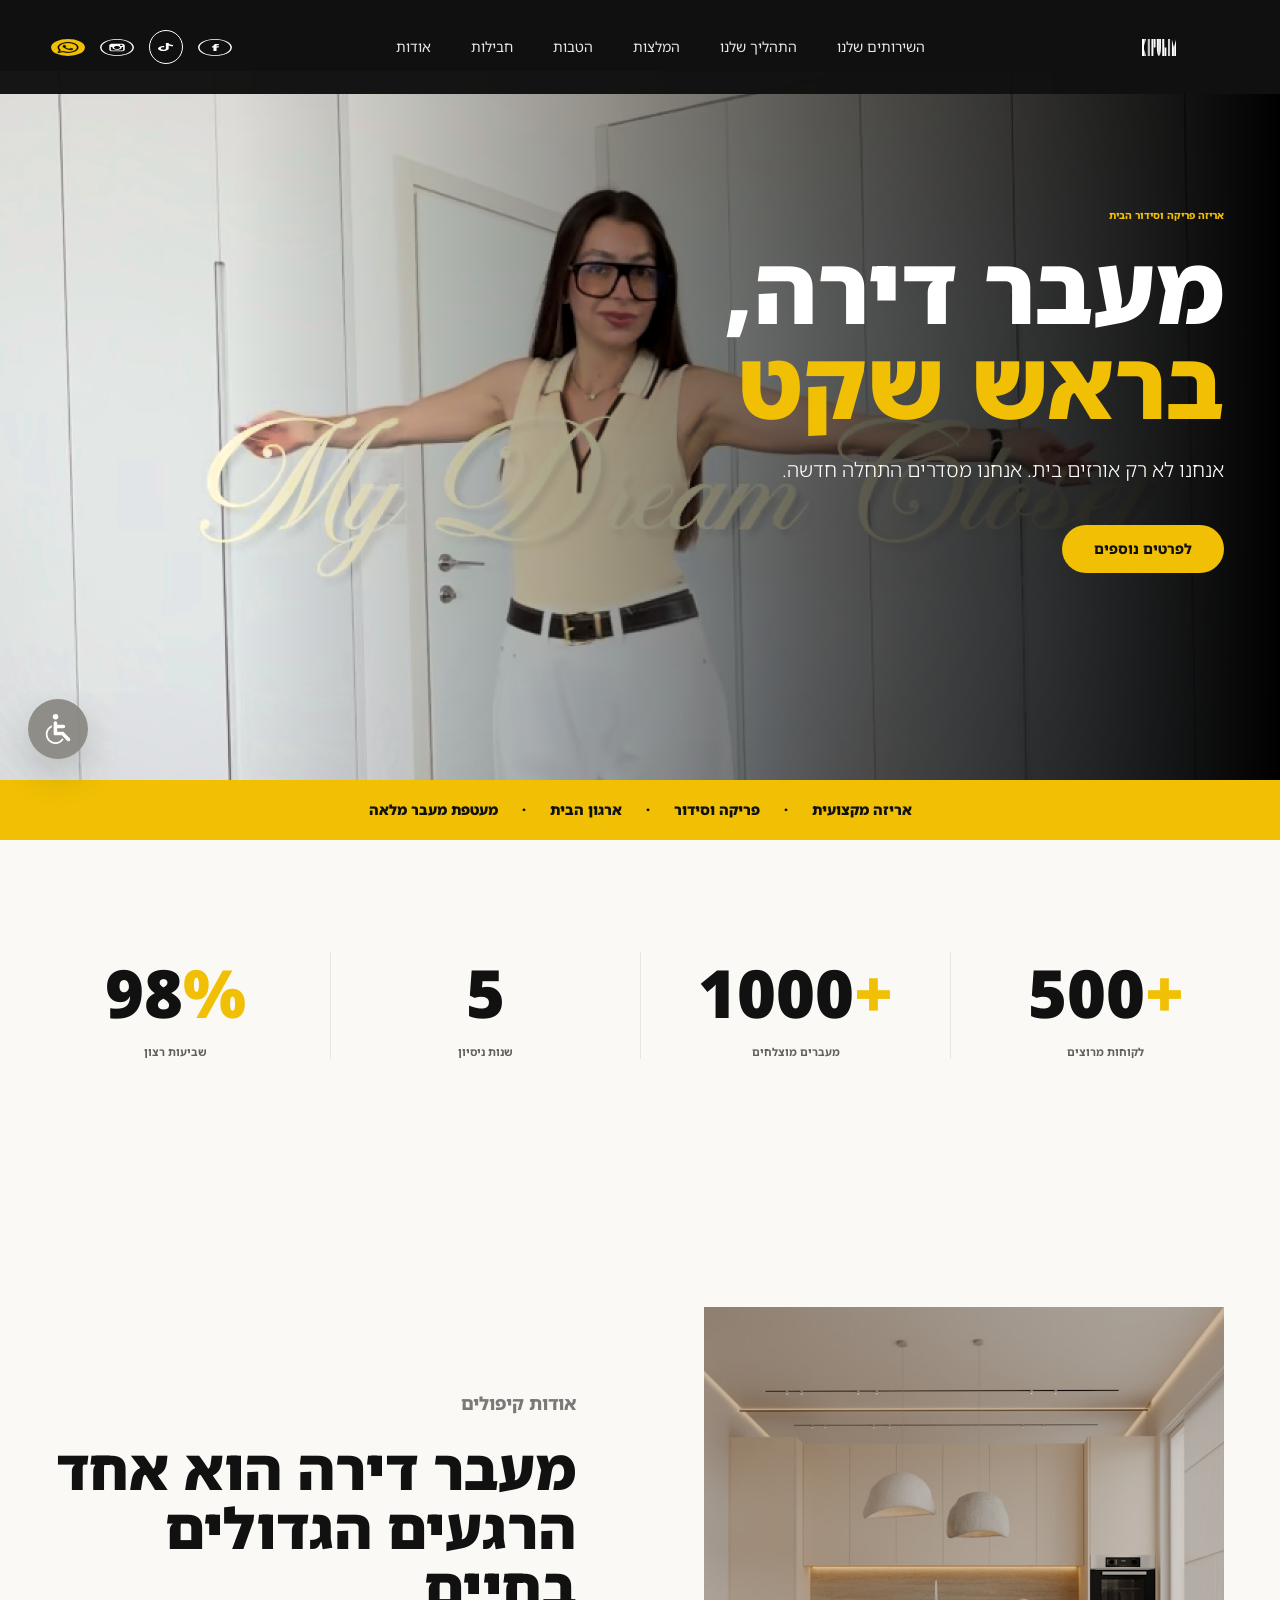
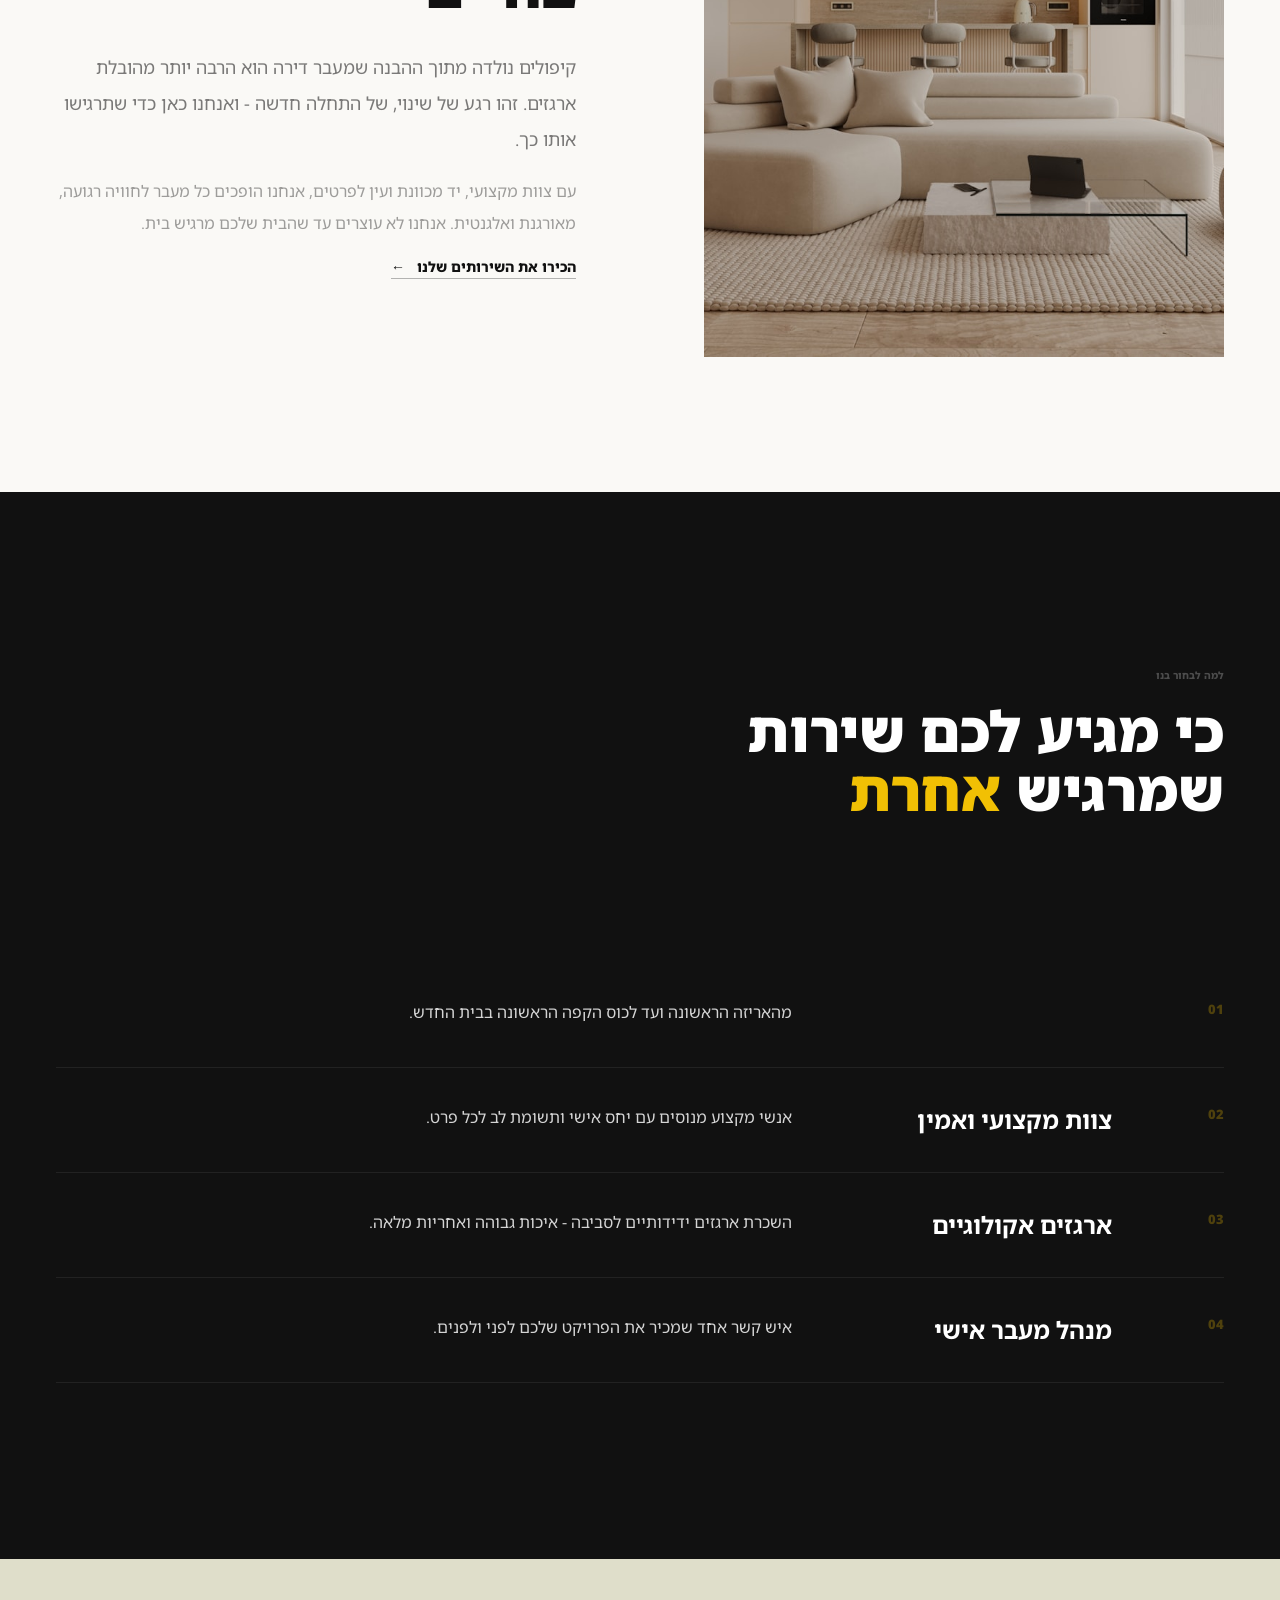
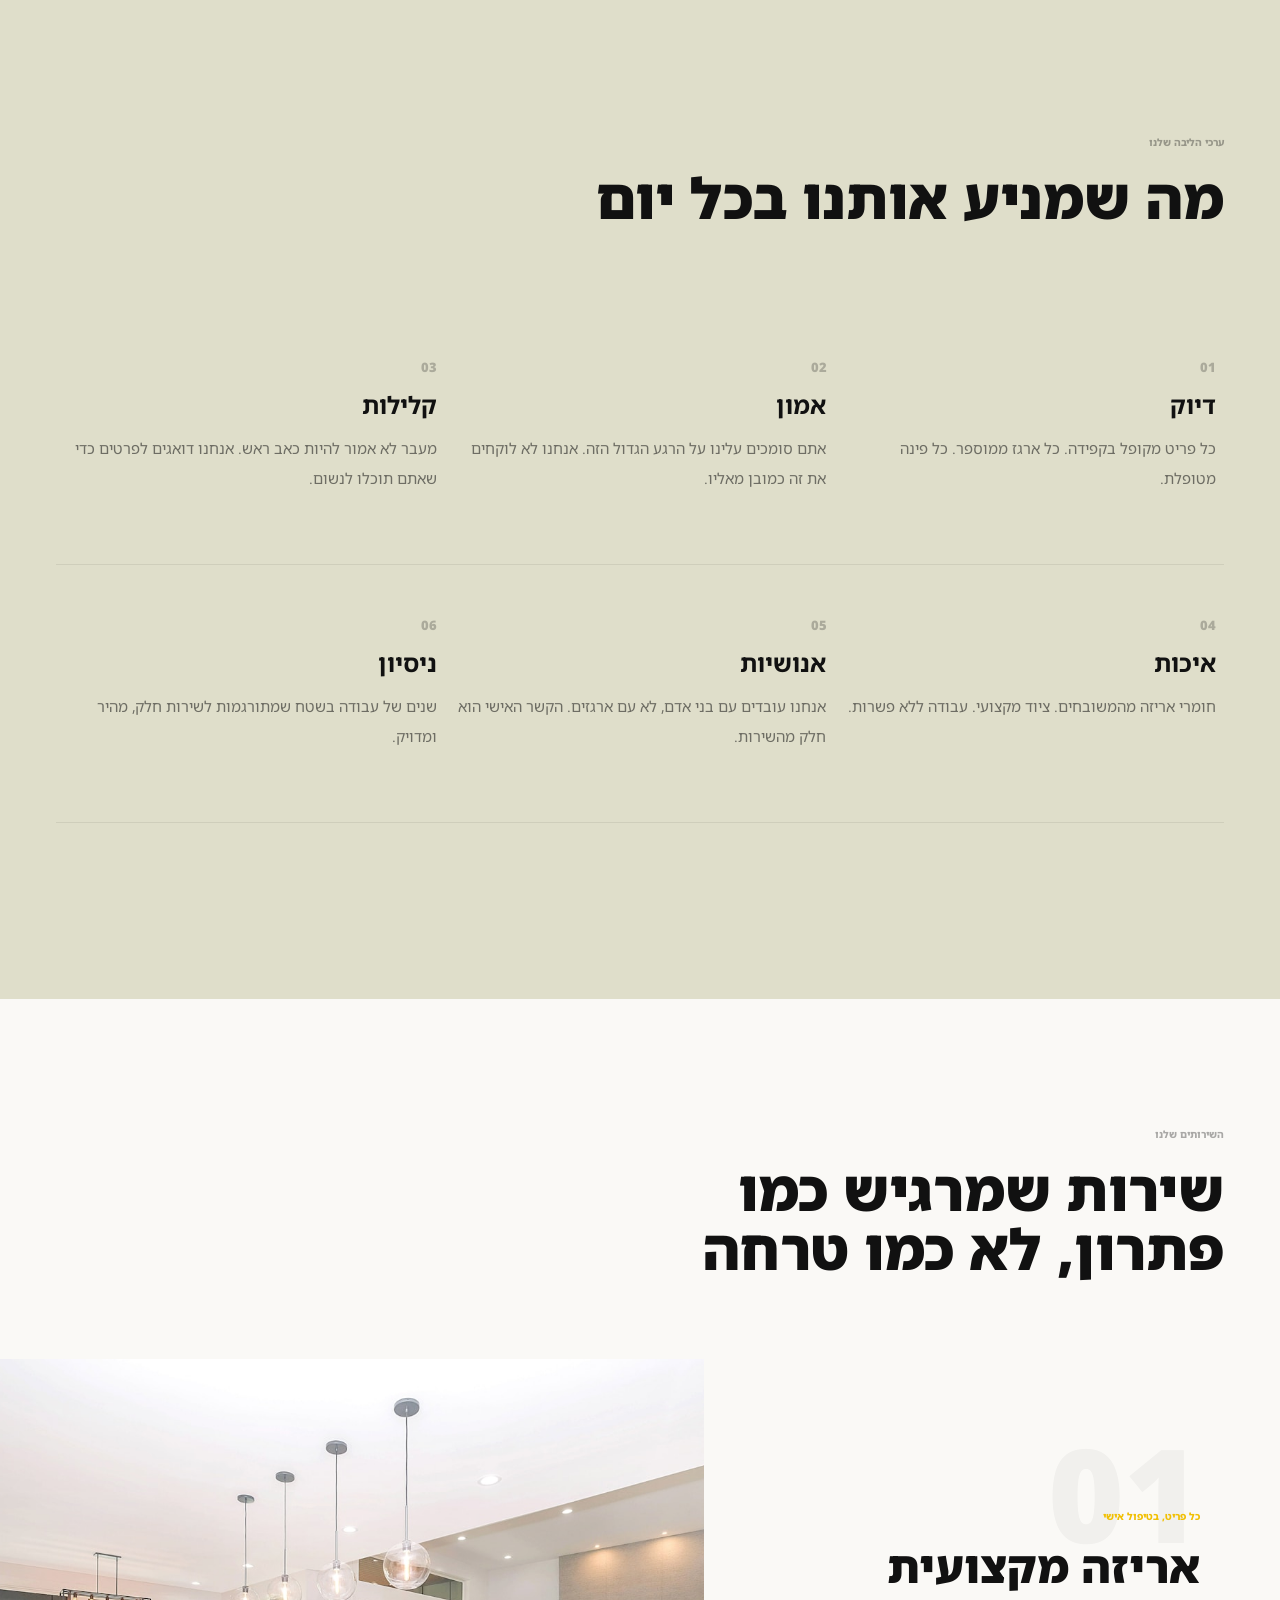
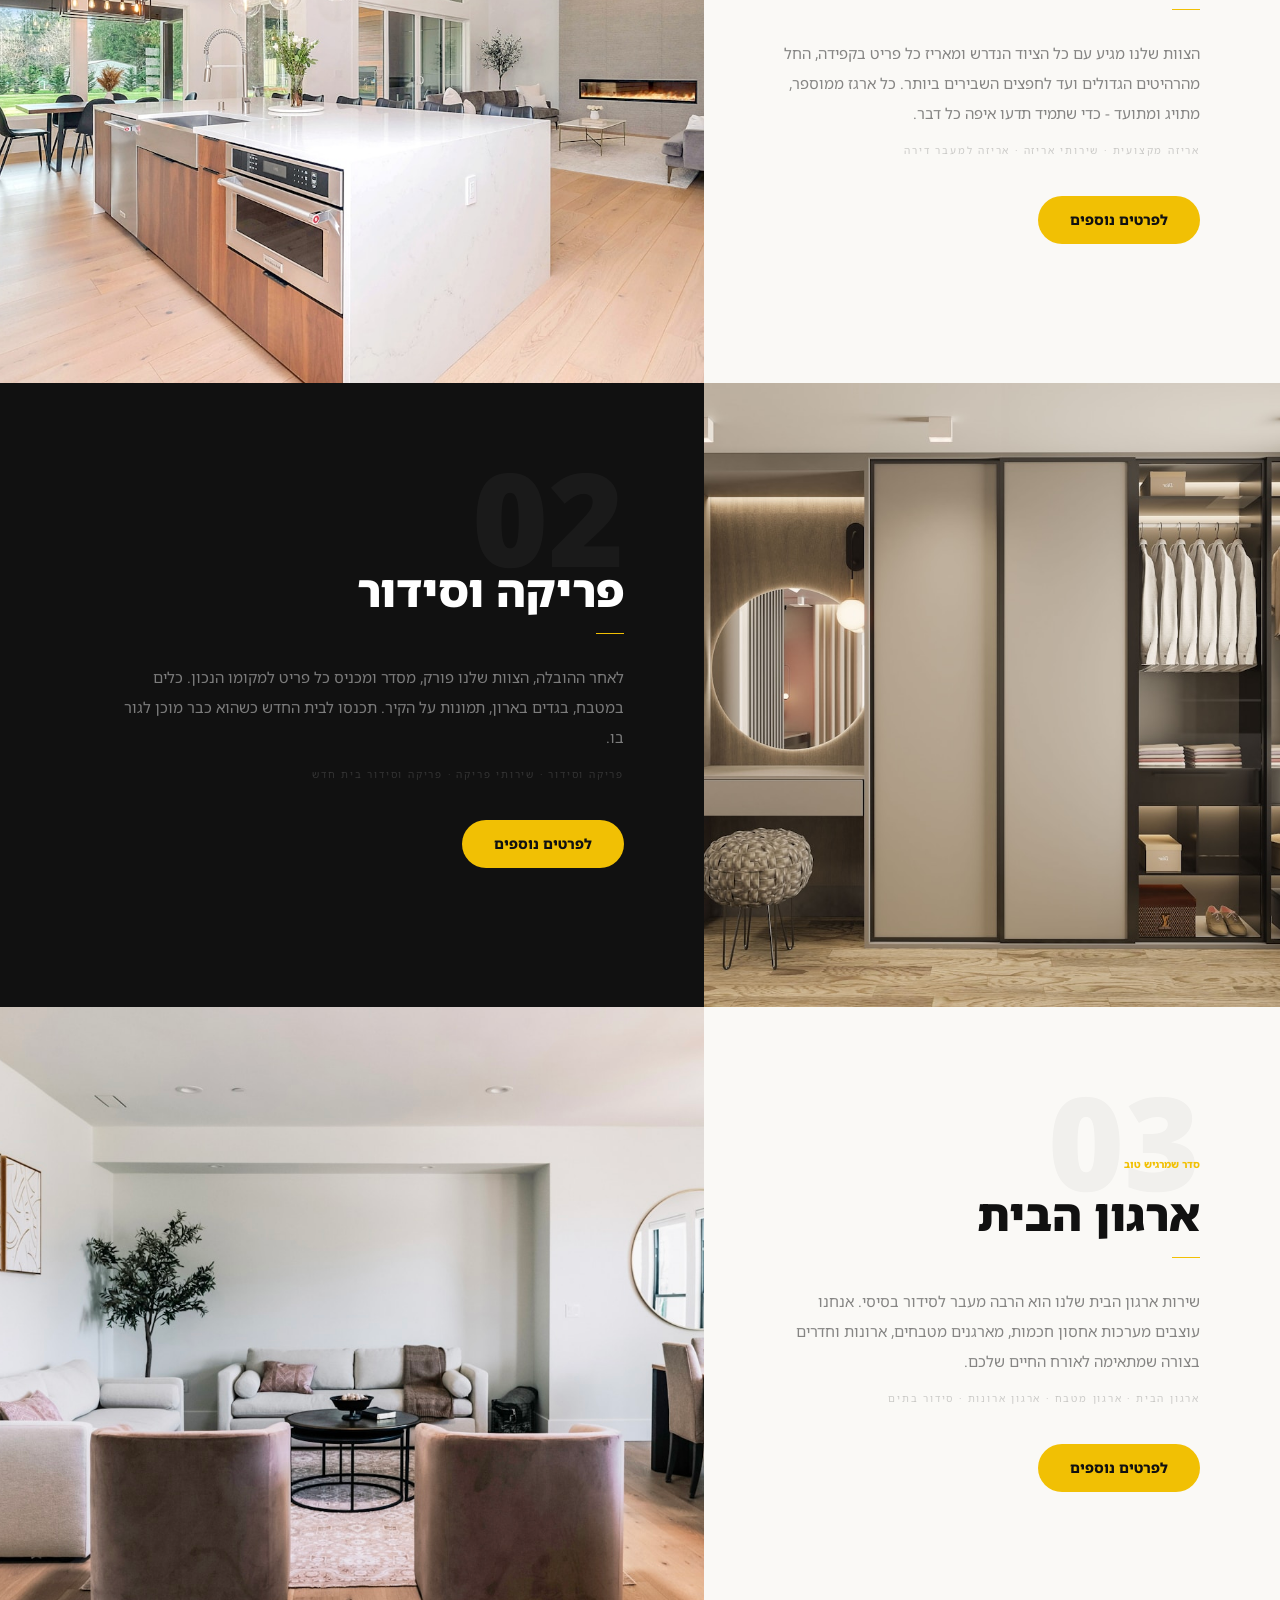
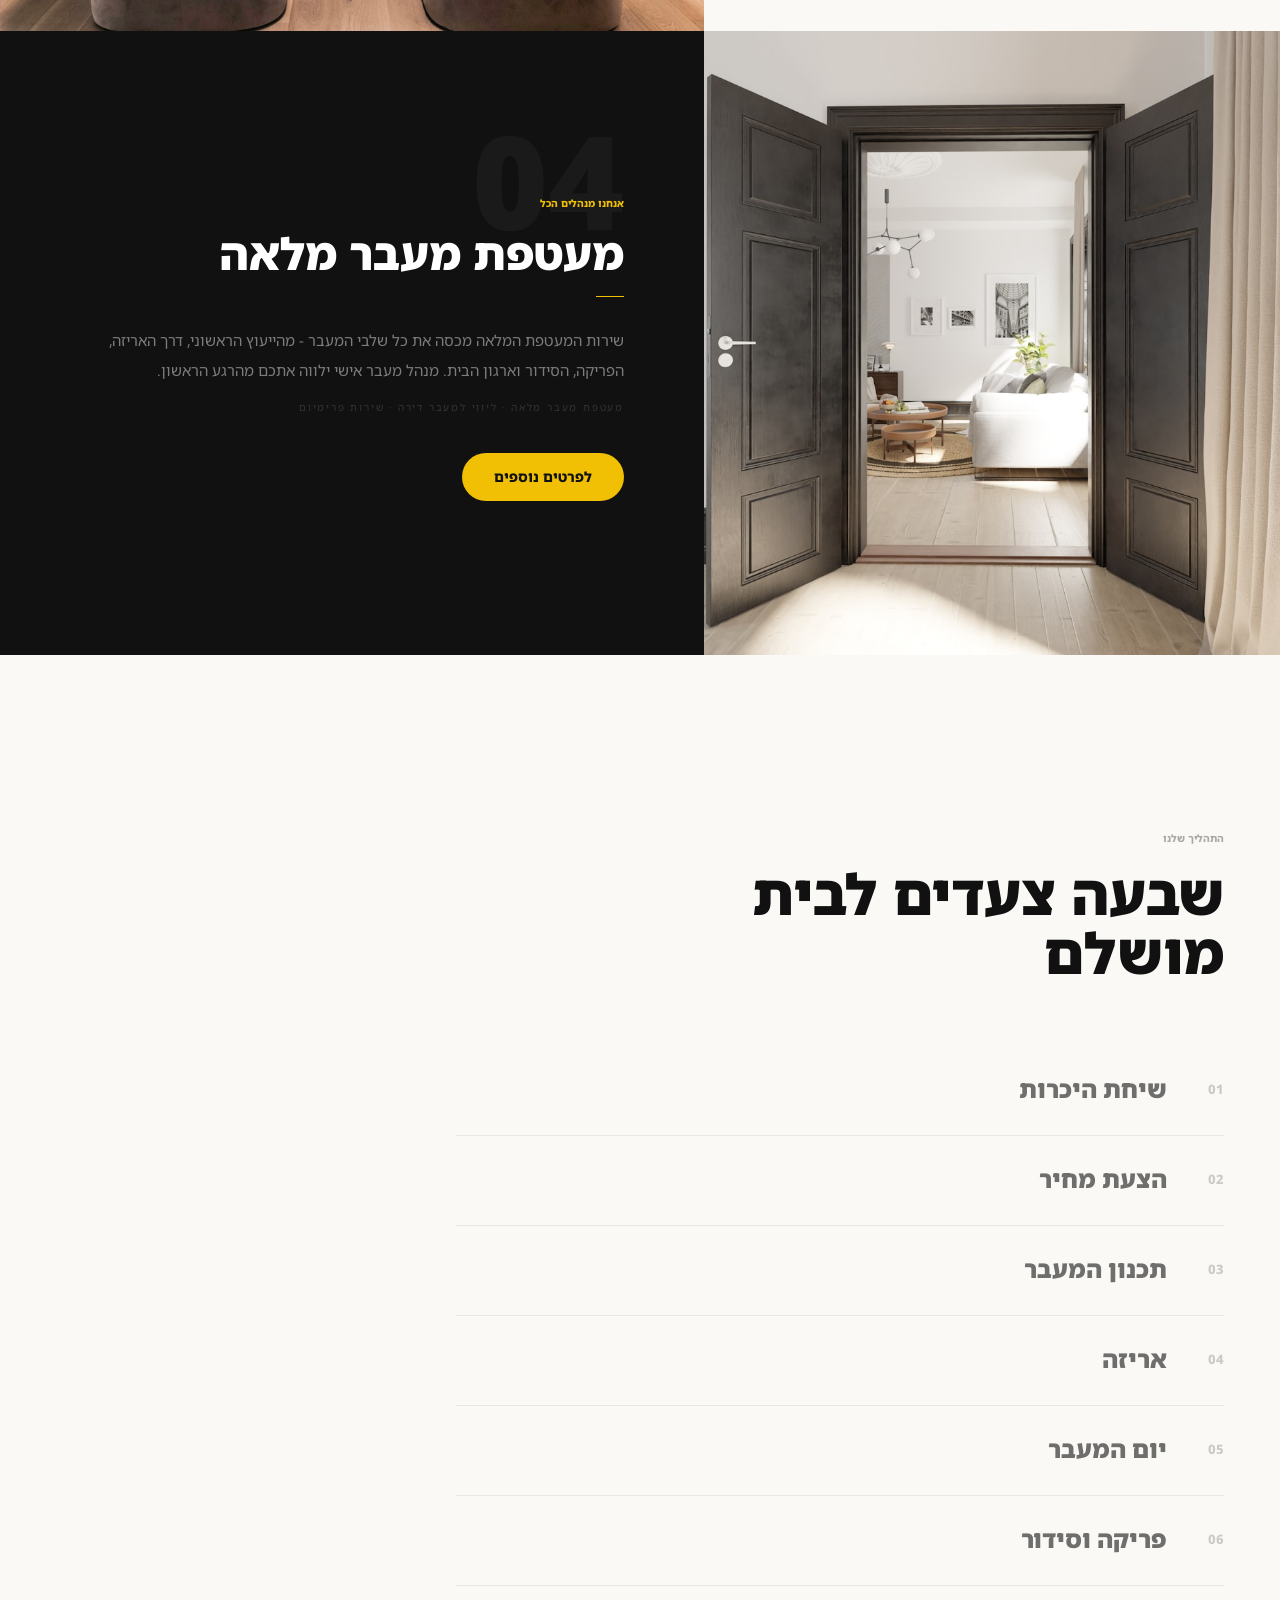
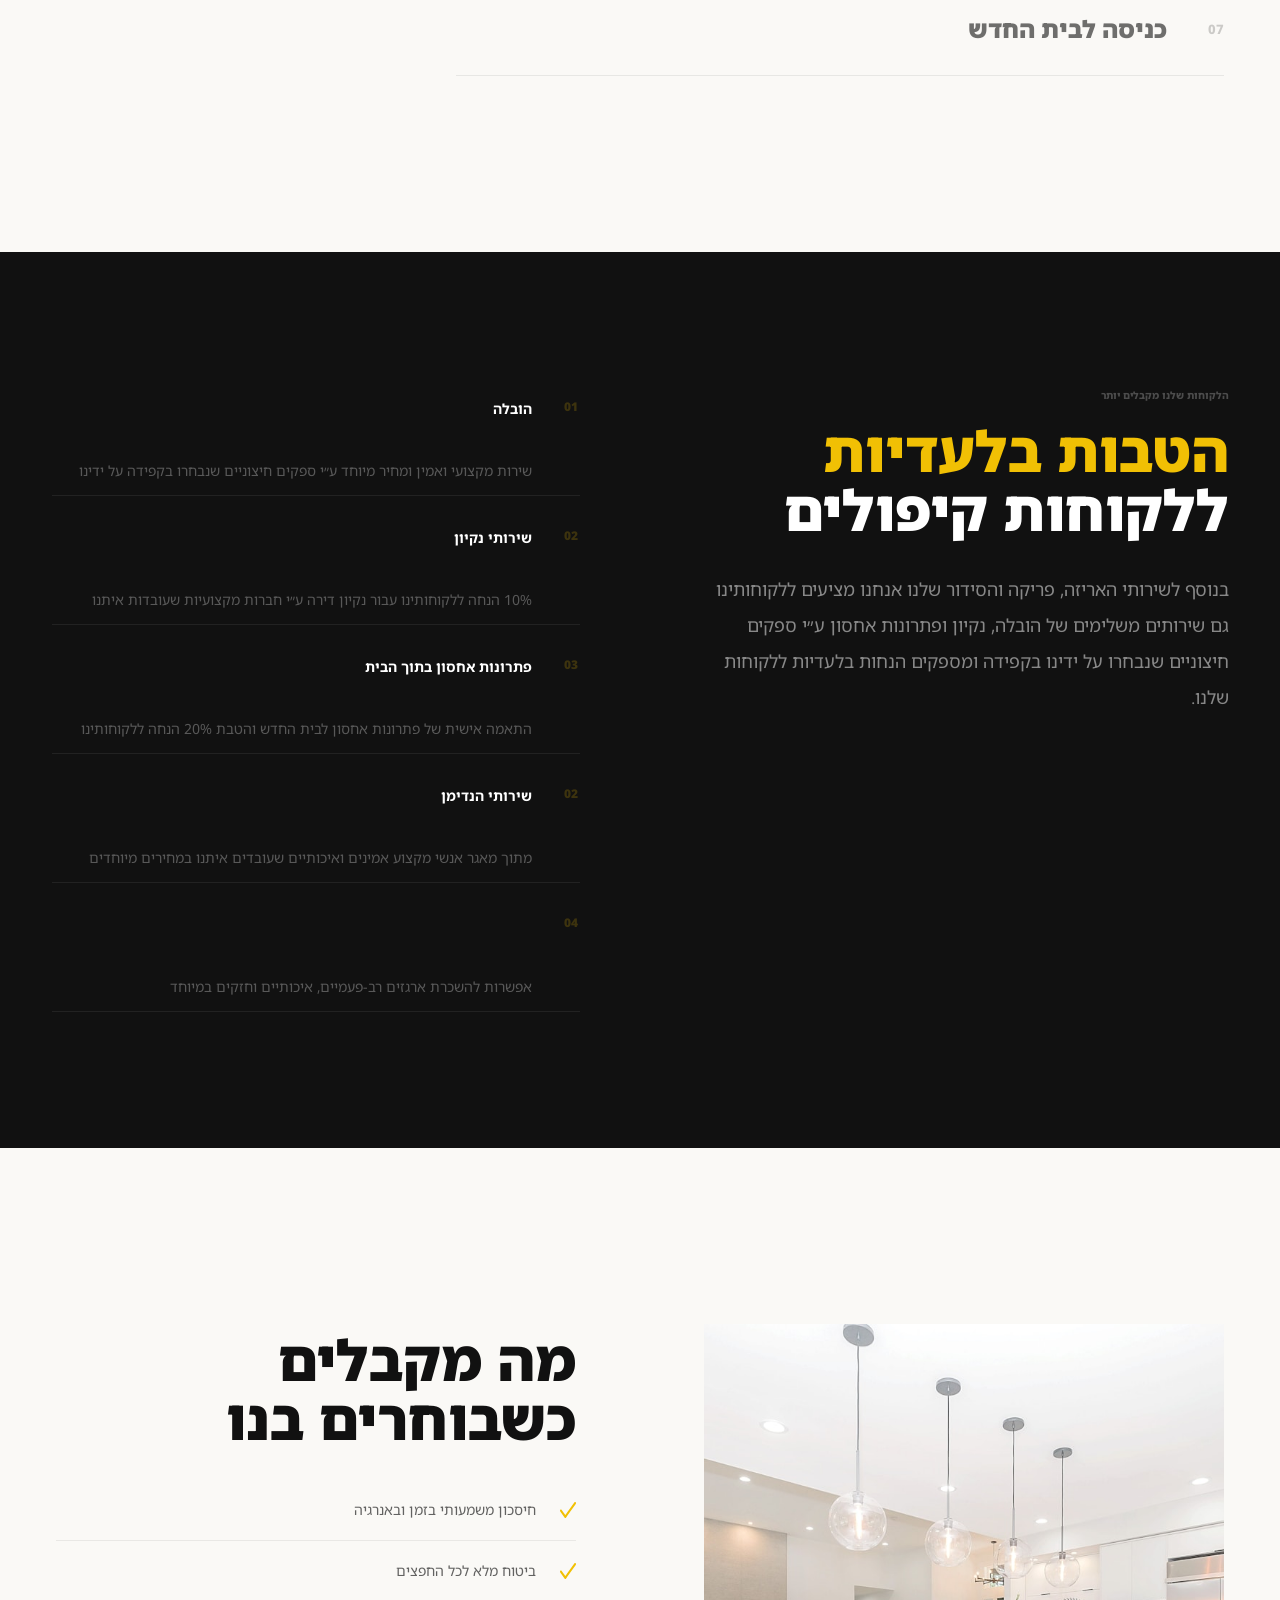
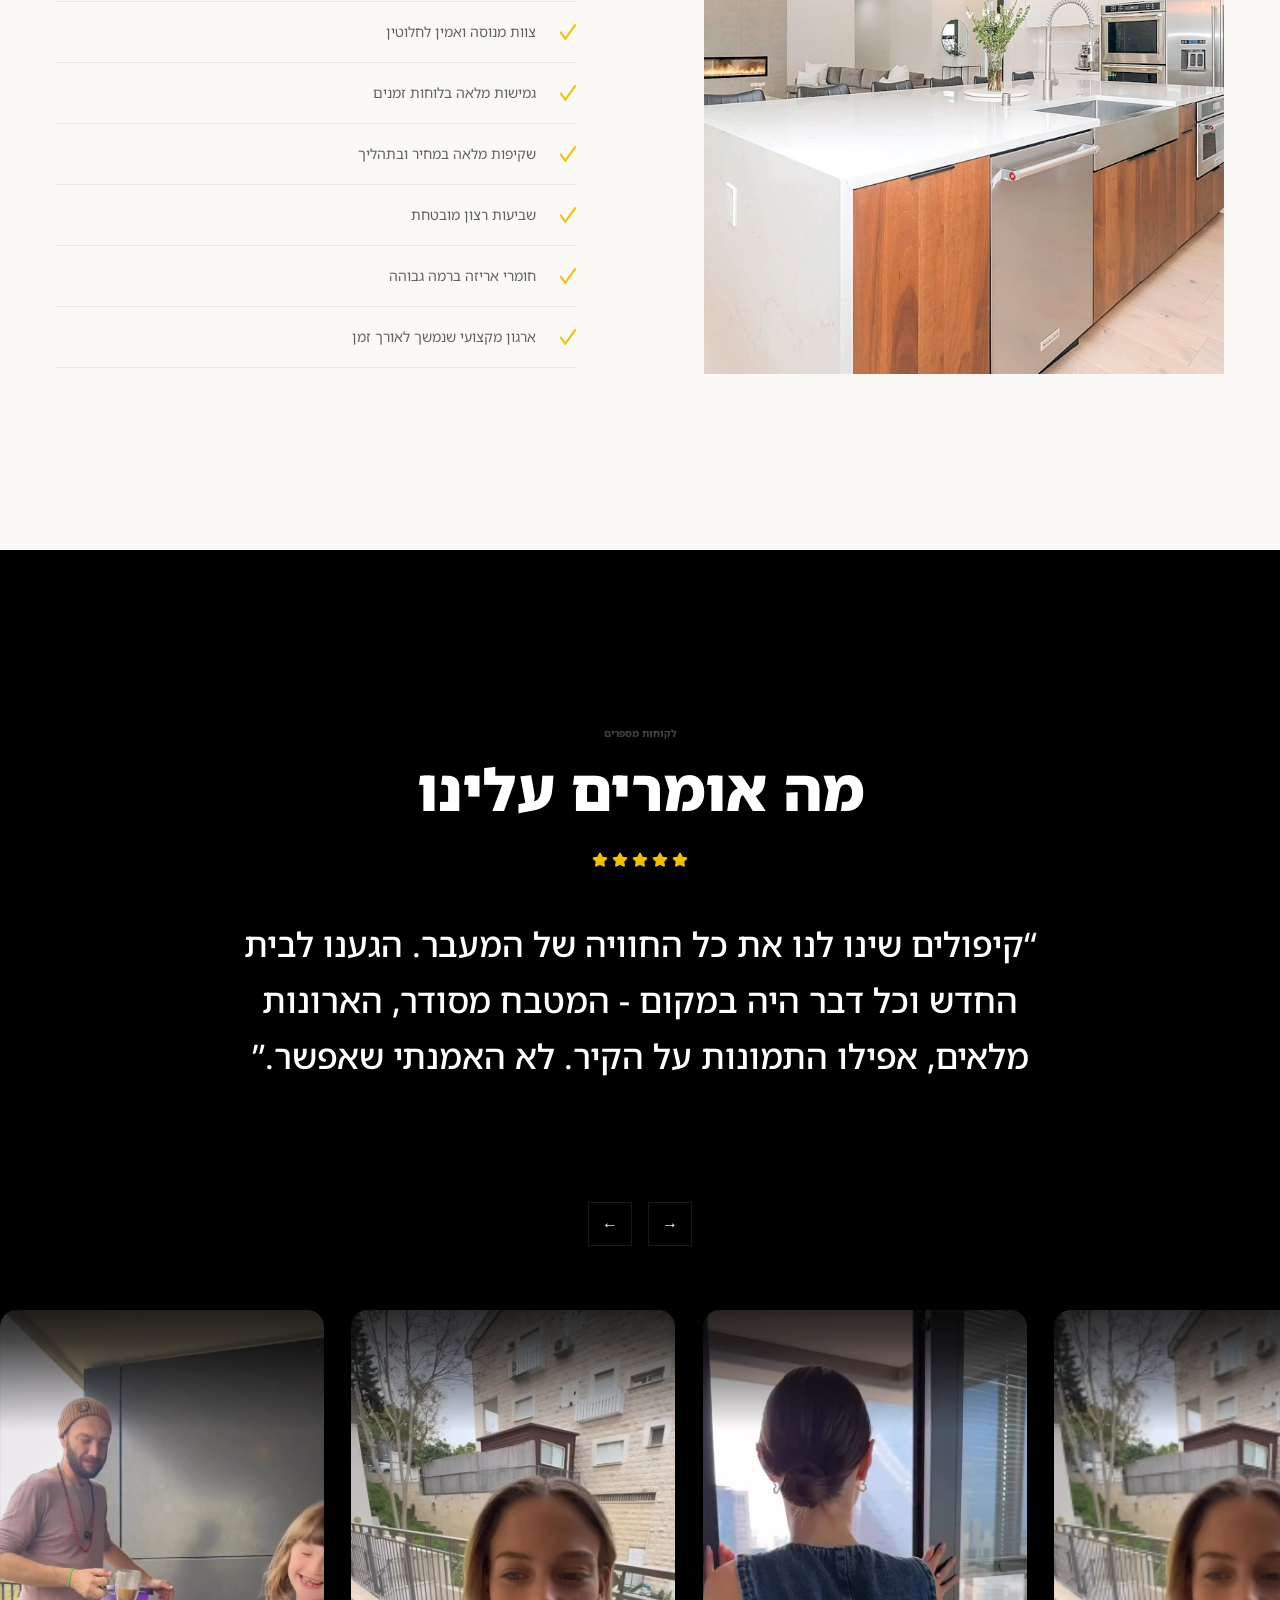
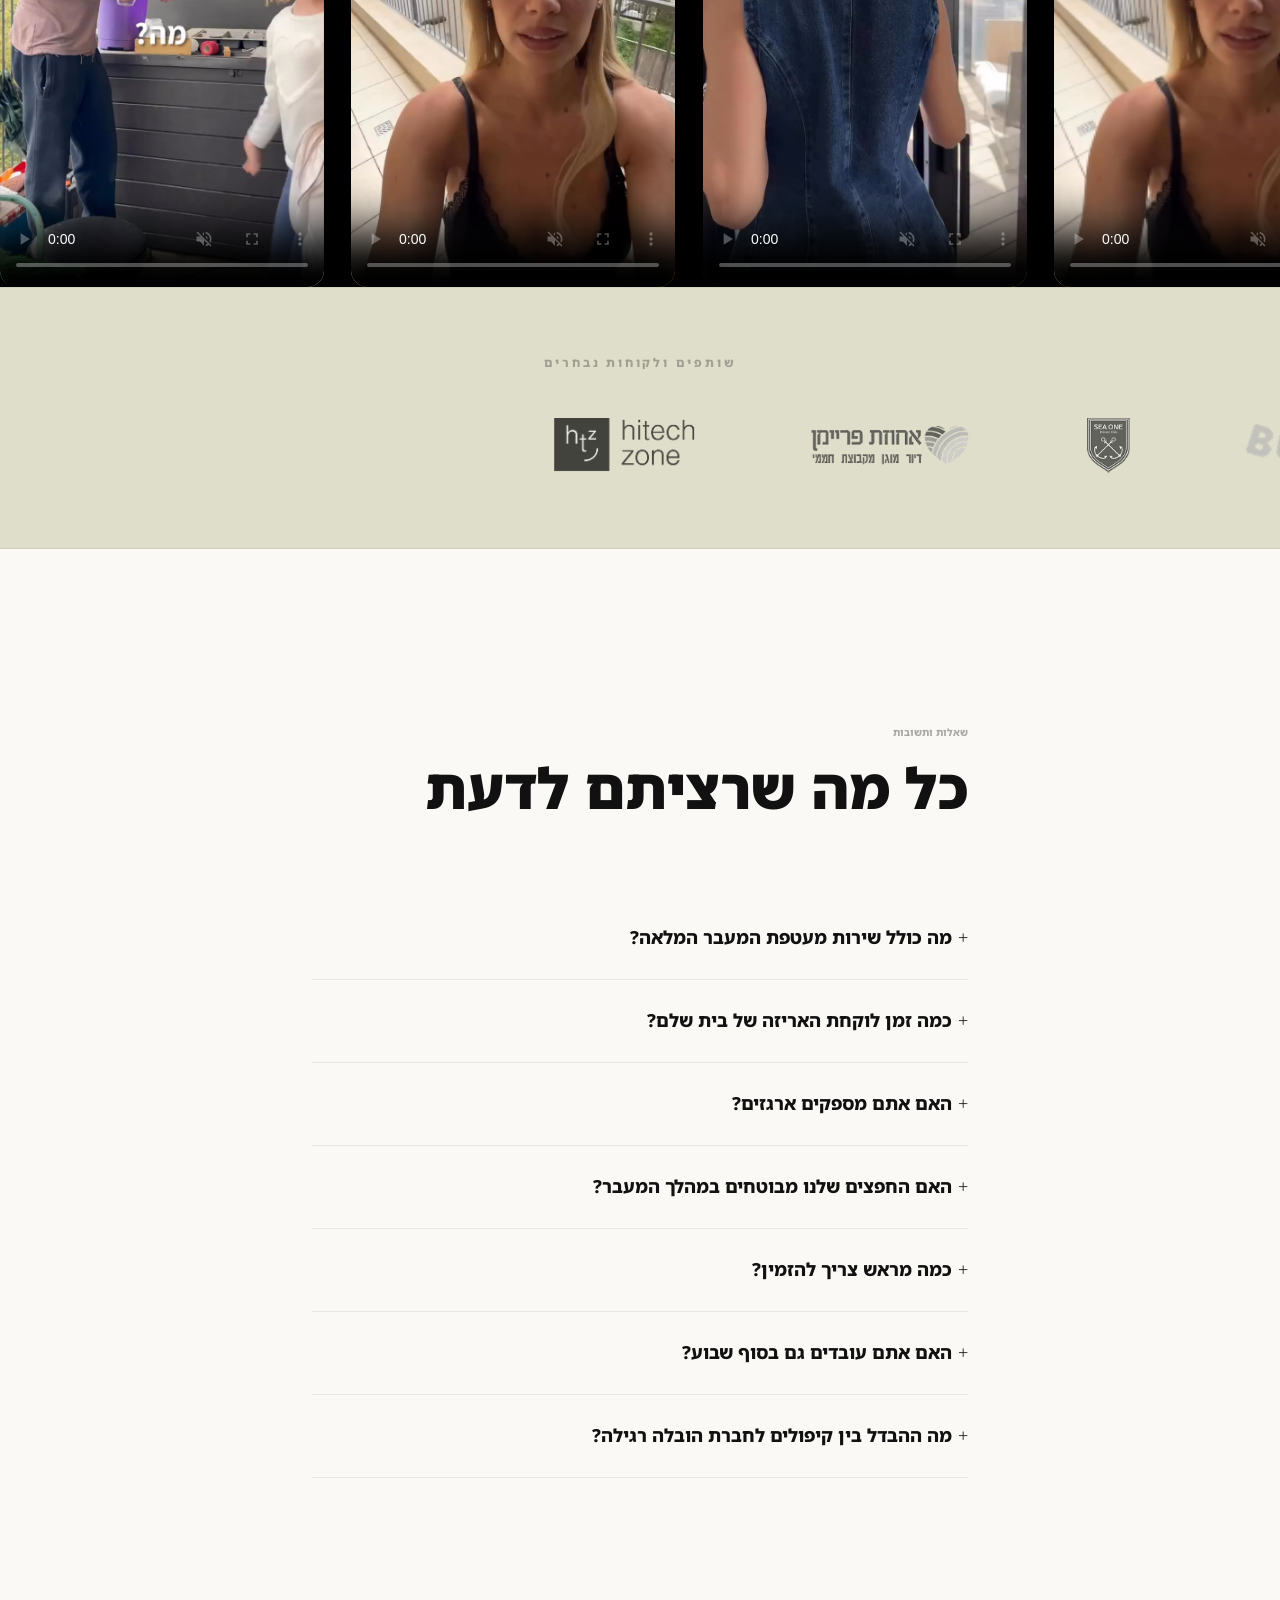
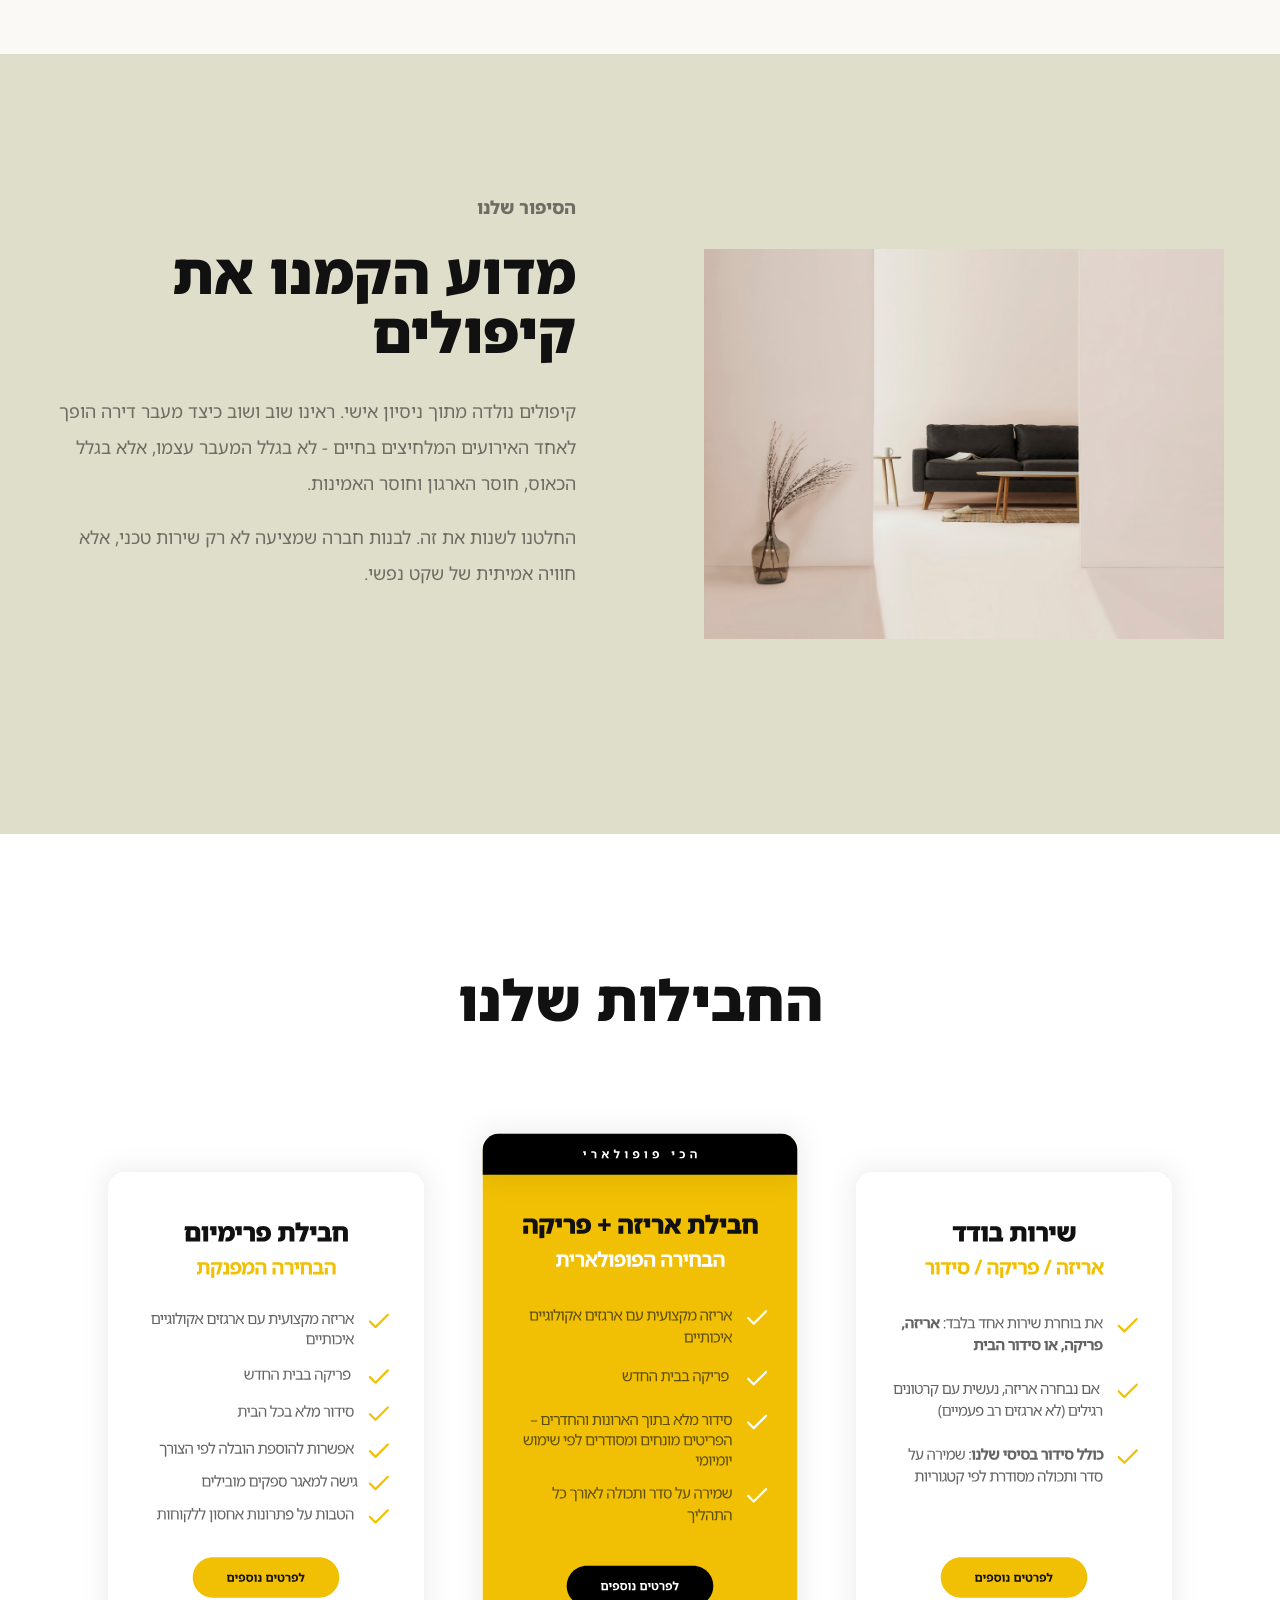
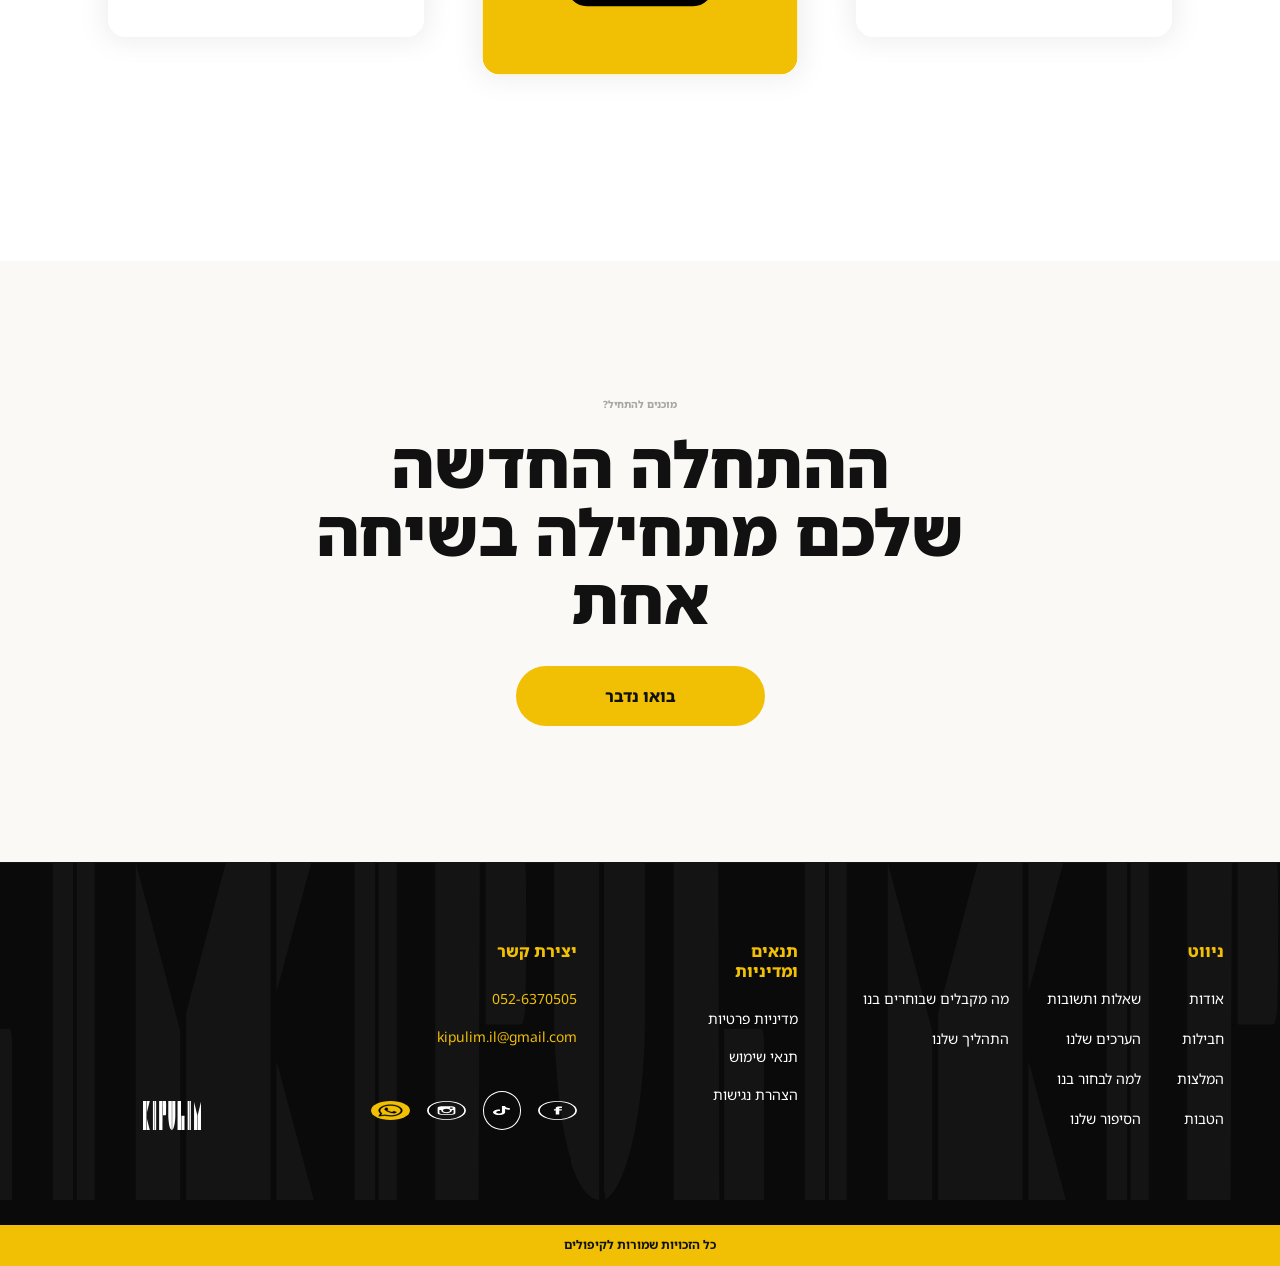
==== index.html @ cd7f5643 "Refine mobile sections and menu" ====
<!doctype html>
<html lang="he" dir="rtl">
  <head>
    <meta charset="UTF-8" />
    <meta name="viewport" content="width=device-width, initial-scale=1.0" />
    <title>קיפולים | מעבר דירה בראש שקט</title>
    <meta
      name="description"
      content="קיפולים - אריזה, פריקה וסידור הבית. מעבר דירה בראש שקט."
    />
    <link rel="preconnect" href="https://fonts.googleapis.com" />
    <link rel="preconnect" href="https://fonts.gstatic.com" crossorigin />
    <link
      href="https://fonts.googleapis.com/css2?family=Noto+Sans+Hebrew:wght@300;400;500;700;800;900&display=swap"
      rel="stylesheet"
    />
    <link rel="stylesheet" href="styles.css" />
  </head>
  <body>
    <a class="skip-link" href="#main-content">דלגי לתוכן המרכזי</a>
    <header class="site-header" data-header>
      <div class="header-inner">
        <a class="brand" href="#main-content" aria-label="קיפולים - מעבר לתחילת האתר">
          <img src="assets/logo.svg" alt="קיפולים" />
        </a>

        <nav class="main-nav" aria-label="ניווט ראשי">
          <a href="#services">השירותים שלנו</a>
          <a href="#process">התהליך שלנו</a>
          <a href="#testimonials">המלצות</a>
          <a href="#benefits">הטבות</a>
          <a href="#packages">חבילות</a>
          <a href="#about">אודות</a>
        </nav>

        <div class="social-links" aria-label="רשתות חברתיות">
          <a class="social" href="https://wa.me/972526370505" aria-label="וואטסאפ">
            <img src="assets/social-whatsapp.svg" alt="" />
          </a>
          <a class="social" href="https://www.instagram.com/kipulim_/" target="_blank" rel="noopener noreferrer" aria-label="אינסטגרם">
            <img src="assets/social-instagram.svg" alt="" />
          </a>
          <a class="social tiktok" href="https://www.tiktok.com/@kipulimil" target="_blank" rel="noopener noreferrer" aria-label="טיקטוק">
            <img src="assets/social-tiktok.svg" alt="" />
          </a>
          <a class="social" href="https://www.facebook.com/Kipulim.co.il" target="_blank" rel="noopener noreferrer" aria-label="פייסבוק">
            <img src="assets/social-facebook.svg" alt="" />
          </a>
        </div>

        <button class="menu-toggle" type="button" aria-expanded="false" aria-label="פתיחת תפריט" data-menu-toggle>
          <span></span>
          <span></span>
        </button>
      </div>
    </header>

    <main id="main-content" tabindex="-1">
      <section class="hero">
        <video class="hero-media" autoplay muted loop playsinline preload="auto" poster="assets/hero-poster.png" aria-hidden="true">
          <source src="assets/hero-video.mp4" type="video/mp4" />
        </video>
        <div class="hero-overlay"></div>
        <div class="hero-content">
          <p class="micro yellow">אריזה פריקה וסידור הבית</p>
          <h1>מעבר דירה,<br /><span>בראש שקט</span></h1>
          <p class="hero-subtitle">אנחנו לא רק אורזים בית. אנחנו מסדרים התחלה חדשה.</p>
          <a class="button primary" href="https://wa.me/972526370505">לפרטים נוספים</a>
        </div>
      </section>

      <section class="service-strip" aria-label="תחומי שירות">
        <span data-mobile-label="אריזה">אריזה מקצועית</span>
        <span data-mobile-label="פריקה">פריקה וסידור</span>
        <span data-mobile-label="ארגון">ארגון הבית</span>
        <span data-mobile-label="מעטפת מלאה">מעטפת מעבר מלאה</span>
      </section>

      <section class="stats" aria-label="מספרים">
        <div><strong data-count="500" data-suffix="+">0<span>+</span></strong><small>לקוחות מרוצים</small></div>
        <div><strong data-count="1000" data-suffix="+">0<span>+</span></strong><small>מעברים מוצלחים</small></div>
        <div><strong data-count="5">0</strong><small>שנות ניסיון</small></div>
        <div><strong data-count="98" data-suffix="%">0<span>%</span></strong><small>שביעות רצון</small></div>
      </section>

      <section class="split-section" id="about">
        <div class="section-image tall">
          <img src="assets/about.jpg" alt="סלון מאורגן ומינימליסטי" />
        </div>
        <div class="copy-block">
          <p class="micro">אודות קיפולים</p>
          <h2>מעבר דירה הוא אחד הרגעים הגדולים בחיים</h2>
          <p>
            קיפולים נולדה מתוך ההבנה שמעבר דירה הוא הרבה יותר מהובלת ארגזים.
            זהו רגע של שינוי, של התחלה חדשה - ואנחנו כאן כדי שתרגישו אותו כך.
          </p>
          <p class="muted">
            עם צוות מקצועי, יד מכוונת ועין לפרטים, אנחנו הופכים כל מעבר לחוויה רגועה,
            מאורגנת ואלגנטית. אנחנו לא עוצרים עד שהבית שלכם מרגיש בית.
          </p>
          <a class="text-link" href="#services">הכירו את השירותים שלנו <span>←</span></a>
        </div>
      </section>

      <section class="dark-section why" id="why">
        <div class="section-heading inline">
          <div>
            <p class="micro dark-micro">למה לבחור בנו</p>
            <h2>כי מגיע לכם שירות שמרגיש <span>אחרת</span></h2>
          </div>
        </div>
        <div class="reason-list">
          <article><span aria-hidden="true">01</span><h3>מעטפת שירות מלאה</h3><p>מהאריזה הראשונה ועד לכוס הקפה הראשונה בבית החדש.</p></article>
          <article><span aria-hidden="true">02</span><h3>צוות מקצועי ואמין</h3><p>אנשי מקצוע מנוסים עם יחס אישי ותשומת לב לכל פרט.</p></article>
          <article><span aria-hidden="true">03</span><h3>ארגזים אקולוגיים</h3><p>השכרת ארגזים ידידותיים לסביבה - איכות גבוהה ואחריות מלאה.</p></article>
          <article><span aria-hidden="true">04</span><h3>מנהל מעבר אישי</h3><p>איש קשר אחד שמכיר את הפרויקט שלכם לפני ולפנים.</p></article>
        </div>
      </section>

      <section class="values" id="values">
        <div class="section-heading">
          <p class="micro">ערכי הליבה שלנו</p>
          <h2>מה שמניע אותנו בכל יום</h2>
        </div>
        <div class="value-grid">
          <article><span aria-hidden="true">01</span><h3>דיוק</h3><p>כל פריט מקופל בקפידה. כל ארגז ממוספר. כל פינה מטופלת.</p></article>
          <article><span aria-hidden="true">02</span><h3>אמון</h3><p>אתם סומכים עלינו על הרגע הגדול הזה. אנחנו לא לוקחים את זה כמובן מאליו.</p></article>
          <article><span aria-hidden="true">03</span><h3>קלילות</h3><p>מעבר לא אמור להיות כאב ראש. אנחנו דואגים לפרטים כדי שאתם תוכלו לנשום.</p></article>
          <article><span aria-hidden="true">04</span><h3>איכות</h3><p>חומרי אריזה מהמשובחים. ציוד מקצועי. עבודה ללא פשרות.</p></article>
          <article><span aria-hidden="true">05</span><h3>אנושיות</h3><p>אנחנו עובדים עם בני אדם, לא עם ארגזים. הקשר האישי הוא חלק מהשירות.</p></article>
          <article><span aria-hidden="true">06</span><h3>ניסיון</h3><p>שנים של עבודה בשטח שמתורגמות לשירות חלק, מהיר ומדויק.</p></article>
        </div>
      </section>

      <section class="services" id="services">
        <div class="section-heading">
          <p class="micro">השירותים שלנו</p>
          <h2>שירות שמרגיש כמו <br />פתרון, לא כמו טרחה</h2>
        </div>

        <article class="service-row">
          <div class="service-copy">
            <span class="ghost-number" aria-hidden="true">01</span>
            <p class="micro yellow">כל פריט, בטיפול אישי</p>
            <h3>אריזה מקצועית</h3>
            <p>
              הצוות שלנו מגיע עם כל הציוד הנדרש ומאריז כל פריט בקפידה, החל מהרהיטים הגדולים
              ועד לחפצים השבירים ביותר. כל ארגז ממוספר, מתויג ומתועד - כדי שתמיד תדעו איפה כל דבר.
            </p>
            <p class="tags">אריזה מקצועית · שירותי אריזה · אריזה למעבר דירה</p>
            <a class="button primary" href="https://wa.me/972526370505">לפרטים נוספים</a>
          </div>
          <img src="assets/service-1.jpg" alt="מטבח מאורגן ומסודר" />
        </article>

        <article class="service-row dark">
          <img src="assets/service-2.jpg" alt="ארון מלתחה אלגנטי" />
          <div class="service-copy">
            <span class="ghost-number" aria-hidden="true">02</span>
            <p class="micro yellow">הבית שלכם, מוכן בשבילכם</p>
            <h3>פריקה וסידור</h3>
            <p>
              לאחר ההובלה, הצוות שלנו פורק, מסדר ומכניס כל פריט למקומו הנכון. כלים במטבח,
              בגדים בארון, תמונות על הקיר. תכנסו לבית החדש כשהוא כבר מוכן לגור בו.
            </p>
            <p class="tags">פריקה וסידור · שירותי פריקה · פריקה וסידור בית חדש</p>
            <a class="button primary" href="https://wa.me/972526370505">לפרטים נוספים</a>
          </div>
        </article>

        <article class="service-row">
          <div class="service-copy">
            <span class="ghost-number" aria-hidden="true">03</span>
            <p class="micro yellow">סדר שמרגיש טוב</p>
            <h3>ארגון הבית</h3>
            <p>
              שירות ארגון הבית שלנו הוא הרבה מעבר לסידור בסיסי. אנחנו עוצבים מערכות אחסון חכמות,
              מארגנים מטבחים, ארונות וחדרים בצורה שמתאימה לאורח החיים שלכם.
            </p>
            <p class="tags">ארגון הבית · ארגון מטבח · ארגון ארונות · סידור בתים</p>
            <a class="button primary" href="https://wa.me/972526370505">לפרטים נוספים</a>
          </div>
          <img src="assets/service-3.jpg" alt="סלון מינימליסטי" />
        </article>

        <article class="service-row dark">
          <img src="assets/service-4.jpg" alt="כניסה לבית חדש" />
          <div class="service-copy">
            <span class="ghost-number" aria-hidden="true">04</span>
            <p class="micro yellow">אנחנו מנהלים הכל</p>
            <h3>מעטפת מעבר מלאה</h3>
            <p>
              שירות המעטפת המלאה מכסה את כל שלבי המעבר - מהייעוץ הראשוני, דרך האריזה,
              הפריקה, הסידור וארגון הבית. מנהל מעבר אישי ילווה אתכם מהרגע הראשון.
            </p>
            <p class="tags">מעטפת מעבר מלאה · ליווי למעבר דירה · שירות פרימיום</p>
            <a class="button primary" href="https://wa.me/972526370505">לפרטים נוספים</a>
          </div>
        </article>
      </section>

      <section class="process" id="process">
        <div class="process-inner">
          <div class="process-title">
            <p class="micro">התהליך שלנו</p>
            <h2>שבעה צעדים לבית מושלם</h2>
          </div>
          <div class="process-current">
            <strong></strong>
            <span></span>
          </div>
          <div class="process-steps">
            <article class="process-step" data-step="01" data-title="שיחת היכרות">
              <button class="process-step-button" type="button" aria-expanded="false" aria-controls="process-panel-01" id="process-trigger-01">
                <span class="process-step-number">01</span><span class="process-step-copy"><span class="process-step-heading">שיחת היכרות</span><span class="process-step-panel" id="process-panel-01" aria-labelledby="process-trigger-01" hidden>שיחה קצרה שבה אנחנו מבינות את הבית, התכולה, התאריכים והצרכים המדויקים שלכם.</span></span>
              </button>
            </article>
            <article class="process-step" data-step="02" data-title="הצעת מחיר">
              <button class="process-step-button" type="button" aria-expanded="false" aria-controls="process-panel-02" id="process-trigger-02">
                <span class="process-step-number">02</span><span class="process-step-copy"><span class="process-step-heading">הצעת מחיר</span><span class="process-step-panel" id="process-panel-02" aria-labelledby="process-trigger-02" hidden>אחרי איסוף הפרטים נשלחת הצעה מסודרת וברורה, עם השירותים שמתאימים למעבר שלכם.</span></span>
              </button>
            </article>
            <article class="process-step" data-step="03" data-title="תכנון המעבר">
              <button class="process-step-button" type="button" aria-expanded="false" aria-controls="process-panel-03" id="process-trigger-03">
                <span class="process-step-number">03</span><span class="process-step-copy"><span class="process-step-heading">תכנון המעבר</span><span class="process-step-panel" id="process-panel-03" aria-labelledby="process-trigger-03" hidden>אנחנו בונות תוכנית עבודה לפי חדרים, סדרי עדיפויות ולוחות זמנים, כדי שהכול ירגיש בשליטה.</span></span>
              </button>
            </article>
            <article class="process-step" data-step="04" data-title="אריזה">
              <button class="process-step-button" type="button" aria-expanded="false" aria-controls="process-panel-04" id="process-trigger-04">
                <span class="process-step-number">04</span><span class="process-step-copy"><span class="process-step-heading">אריזה</span><span class="process-step-panel" id="process-panel-04" aria-labelledby="process-trigger-04" hidden>הצוות מגיע במועד שנקבע ומתחיל לעבוד. כל פריט מקופל, ממוספר ומתועד בקפידה.</span></span>
              </button>
            </article>
            <article class="process-step" data-step="05" data-title="יום המעבר">
              <button class="process-step-button" type="button" aria-expanded="false" aria-controls="process-panel-05" id="process-trigger-05">
                <span class="process-step-number">05</span><span class="process-step-copy"><span class="process-step-heading">יום המעבר</span><span class="process-step-panel" id="process-panel-05" aria-labelledby="process-trigger-05" hidden>ביום המעבר אנחנו מסנכרנות בין הצוותים ודואגות שכל ארגז וכל פריט יגיעו בצורה רגועה ומסודרת.</span></span>
              </button>
            </article>
            <article class="process-step" data-step="06" data-title="פריקה וסידור">
              <button class="process-step-button" type="button" aria-expanded="false" aria-controls="process-panel-06" id="process-trigger-06">
                <span class="process-step-number">06</span><span class="process-step-copy"><span class="process-step-heading">פריקה וסידור</span><span class="process-step-panel" id="process-panel-06" aria-labelledby="process-trigger-06" hidden>בבית החדש אנחנו פורקות, מסדרות וממקמות את הדברים כך שאפשר להתחיל לחיות בו מיד.</span></span>
              </button>
            </article>
            <article class="process-step" data-step="07" data-title="כניסה לבית החדש">
              <button class="process-step-button" type="button" aria-expanded="false" aria-controls="process-panel-07" id="process-trigger-07">
                <span class="process-step-number">07</span><span class="process-step-copy"><span class="process-step-heading">כניסה לבית החדש</span><span class="process-step-panel" id="process-panel-07" aria-labelledby="process-trigger-07" hidden>אנחנו עוברות איתכם על הבית, מוודאות שהכול במקום ומשאירות אחרינו תחושה של התחלה נקייה.</span></span>
              </button>
            </article>
          </div>
        </div>
      </section>

      <section class="dark-section perks" id="benefits">
        <div class="perks-inner">
          <div class="perks-copy">
            <p class="micro dark-micro">הלקוחות שלנו מקבלים יותר</p>
            <h2><span>הטבות בלעדיות</span><br />ללקוחות קיפולים</h2>
            <p>
              בנוסף לשירותי האריזה, פריקה והסידור שלנו אנחנו מציעים ללקוחותינו גם שירותים משלימים
              של הובלה, נקיון ופתרונות אחסון ע״י ספקים חיצוניים שנבחרו על ידינו בקפידה ומספקים
              הנחות בלעדיות ללקוחות שלנו.
            </p>
          </div>
          <div class="perk-list">
            <article><span aria-hidden="true">01</span><h3>הובלה</h3><p>שירות מקצועי ואמין ומחיר מיוחד ע״י ספקים חיצוניים שנבחרו בקפידה על ידינו</p></article>
            <article><span aria-hidden="true">02</span><h3>שירותי נקיון</h3><p>10% הנחה ללקוחותינו עבור נקיון דירה ע״י חברות מקצועיות שעובדות איתנו</p></article>
            <article><span aria-hidden="true">03</span><h3>פתרונות אחסון בתוך הבית</h3><p>התאמה אישית של פתרונות אחסון לבית החדש והטבת 20% הנחה ללקוחותינו</p></article>
            <article><span aria-hidden="true">02</span><h3>שירותי הנדימן</h3><p>מתוך מאגר אנשי מקצוע אמינים ואיכותיים שעובדים איתנו במחירים מיוחדים</p></article>
            <article><span aria-hidden="true">04</span><h3>ארגזים אקלוגיים להשכרה</h3><p>אפשרות להשכרת ארגזים רב-פעמיים, איכותיים וחזקים במיוחד</p></article>
          </div>
        </div>
      </section>

      <section class="receives" id="receives">
        <div class="section-image tall">
          <img src="assets/benefits-kitchen.jpg" alt="מטבח מודרני מאורגן" />
        </div>
        <div class="copy-block">
          <h2>מה מקבלים כשבוחרים בנו</h2>
          <ul class="check-list">
            <li>חיסכון משמעותי בזמן ובאנרגיה</li>
            <li>ביטוח מלא לכל החפצים</li>
            <li>צוות מנוסה ואמין לחלוטין</li>
            <li>גמישות מלאה בלוחות זמנים</li>
            <li>שקיפות מלאה במחיר ובתהליך</li>
            <li>שביעות רצון מובטחת</li>
            <li>חומרי אריזה ברמה גבוהה</li>
            <li>ארגון מקצועי שנמשך לאורך זמן</li>
          </ul>
        </div>
      </section>

      <section class="testimonials" id="testimonials">
        <div class="quote-block">
          <p class="micro dark-micro">לקוחות מספרים</p>
          <h2>מה אומרים עלינו</h2>
          <div class="stars" role="img" aria-label="5 כוכבים">
            <img src="assets/star.svg" alt="" /><img src="assets/star.svg" alt="" /><img src="assets/star.svg" alt="" /><img src="assets/star.svg" alt="" /><img src="assets/star.svg" alt="" />
          </div>
          <div class="quote-slider" aria-live="polite">
            <article class="quote-slide is-active">
              <blockquote>
                “קיפולים שינו לנו את כל החוויה של המעבר. הגענו לבית החדש וכל דבר היה במקום -
                המטבח מסודר, הארונות מלאים, אפילו התמונות על הקיר. לא האמנתי שאפשר.”
              </blockquote>
              <p class="quote-name">מיכל כהן</p>
              <p class="quote-location">תל אביב</p>
            </article>
            <article class="quote-slide" hidden>
              <blockquote>
                “השירות המקצועי ביותר שקיבלתי. מהשיחה הראשונה ועד הכניסה לבית, הכל היה
                מתוכנן, מדויק ובסטנדרט גבוה מאוד. ממליץ בחום לכולם.”
              </blockquote>
              <p class="quote-name">אורי ברקוביץ</p>
              <p class="quote-location">כפר סבא</p>
            </article>
            <article class="quote-slide" hidden>
              <blockquote>
                “שירות ברמה שלא ציפיתי למצוא. כל אחד מהצוות היה מקצועי, קשוב ואכפתי.
                הבית היה מוכן להפליא והם עשו זאת מהר ובצורה מדויקת.”
              </blockquote>
              <p class="quote-name">דניאל לוי</p>
              <p class="quote-location">הרצליה</p>
            </article>
            <article class="quote-slide" hidden>
              <blockquote>
                “המעבר שלנו היה מורכב, עם ילדים ועם הרבה חפצים שבירים. הצוות של קיפולים
                התייחס לכל פריט כאילו הוא שלהם. ממליצה בחום לכל מי שרוצה שקט נפשי.”
              </blockquote>
              <p class="quote-name">רחל גולדברג</p>
              <p class="quote-location">רמת גן</p>
            </article>
          </div>
          <div class="quote-arrows" aria-label="דפדוף בין המלצות">
            <button type="button" aria-label="המלצה קודמת" data-quote-prev>←</button>
            <button type="button" aria-label="המלצה הבאה" data-quote-next>→</button>
          </div>
        </div>
        <div class="video-carousel" aria-label="סרטוני המלצות">
          <p class="visually-hidden" id="media-accessibility-note">
            סרטוני ההמלצות מוצגים ללא קול כברירת מחדל. ניתן לעצור את התנועה באמצעות הכפתור הבא.
          </p>
          <button class="carousel-control" type="button" data-carousel-toggle="videos" aria-pressed="false">עצירת סרטונים</button>
          <div class="video-track">
            <video autoplay muted loop playsinline controls preload="metadata" poster="assets/testimonial-figma-1.png" aria-label="סרטון המלצה 1" aria-describedby="media-accessibility-note">
              <source src="assets/testimonial-video-1.mp4" type="video/mp4" />
            </video>
            <video autoplay muted loop playsinline controls preload="metadata" poster="assets/testimonial-figma-2.png" aria-label="סרטון המלצה 2" aria-describedby="media-accessibility-note">
              <source src="assets/testimonial-video-2.mp4" type="video/mp4" />
            </video>
            <video autoplay muted loop playsinline controls preload="metadata" poster="assets/testimonial-figma-3.png" aria-label="סרטון המלצה 3" aria-describedby="media-accessibility-note">
              <source src="assets/testimonial-video-3.mp4" type="video/mp4" />
            </video>
            <video autoplay muted loop playsinline controls preload="metadata" poster="assets/testimonial-figma-4.png" aria-label="סרטון המלצה 4" aria-describedby="media-accessibility-note">
              <source src="assets/testimonial-video-4.mp4" type="video/mp4" />
            </video>
            <video autoplay muted loop playsinline controls preload="metadata" poster="assets/testimonial-figma-5.png" aria-label="סרטון המלצה 5" aria-describedby="media-accessibility-note">
              <source src="assets/testimonial-video-5.mp4" type="video/mp4" />
            </video>
          </div>
        </div>
      </section>

      <section class="logo-strip" aria-label="שותפים ולקוחות נבחרים">
        <p>שותפים ולקוחות נבחרים</p>
        <button class="carousel-control logo-control" type="button" data-carousel-toggle="logos" aria-pressed="false">עצירת לוגואים</button>
        <div class="logo-track">
          <img src="assets/logo-strip-1.png" alt="" />
          <img src="assets/logo-strip-2.png" alt="" />
          <img src="assets/logo-strip-3.png" alt="" />
          <img src="assets/logo-strip-4.png" alt="" />
          <img src="assets/logo-strip-5.png" alt="" />
          <img src="assets/logo-strip-6.png" alt="" />
        </div>
      </section>

      <section class="faq" id="faq">
        <div class="section-heading narrow">
          <p class="micro">שאלות ותשובות</p>
          <h2>כל מה שרציתם לדעת</h2>
        </div>
        <div class="faq-list">
          <details><summary>מה כולל שירות מעטפת המעבר המלאה?</summary><p>ליווי מלא משיחת ההיכרות, דרך תכנון, אריזה, מעבר, פריקה וסידור הבית החדש.</p></details>
          <details><summary>כמה זמן לוקחת האריזה של בית שלם?</summary><p>משך העבודה משתנה לפי גודל הבית וכמות התכולה. אחרי שיחת ההיכרות נוכל להעריך במדויק.</p></details>
          <details><summary>האם אתם מספקים ארגזים?</summary><p>כן. בהתאם לחבילה ניתן לשלב ציוד אריזה וארגזים רב-פעמיים איכותיים.</p></details>
          <details><summary>האם החפצים שלנו מבוטחים במהלך המעבר?</summary><p>אנחנו עובדים בתהליך מסודר ומתועד, ונבדוק יחד את תנאי הביטוח הרלוונטיים לשירות שנבחר.</p></details>
          <details><summary>כמה מראש צריך להזמין?</summary><p>כדאי לפנות ברגע שיש תאריך מעבר, כדי שנוכל לשמור צוות ולוח זמנים מתאים.</p></details>
          <details><summary>האם אתם עובדים גם בסוף שבוע?</summary><p>זמינות סוף שבוע נבדקת לפי מועד, אזור וסוג השירות.</p></details>
          <details><summary>מה ההבדל בין קיפולים לחברת הובלה רגילה?</summary><p>אנחנו מטפלות באריזה, פריקה וסידור הבית, ולא רק בהעברת החפצים מנקודה לנקודה.</p></details>
        </div>
      </section>

      <section class="story split-section" id="story">
        <div class="section-image wide">
          <img src="assets/story.jpg" alt="עיצוב פנים אלגנטי" />
        </div>
        <div class="copy-block">
          <p class="micro">הסיפור שלנו</p>
          <h2>מדוע הקמנו את קיפולים</h2>
          <p>
            קיפולים נולדה מתוך ניסיון אישי. ראינו שוב ושוב כיצד מעבר דירה הופך לאחד האירועים
            המלחיצים בחיים - לא בגלל המעבר עצמו, אלא בגלל הכאוס, חוסר הארגון וחוסר האמינות.
          </p>
          <p>החלטנו לשנות את זה. לבנות חברה שמציעה לא רק שירות טכני, אלא חוויה אמיתית של שקט נפשי.</p>
          <p>היום, עם מאות לקוחות מרוצים ועשרות אנשי מקצוע מיומנים, קיפולים היא הבחירה הראשונה.</p>
        </div>
      </section>

      <section class="packages" id="packages">
        <h2>החבילות שלנו</h2>
        <div class="package-grid">
          <a class="package-image-card" href="https://wa.me/972526370505" aria-label="שירות בודד">
            <img src="assets/package-single.svg" alt="שירות בודד - אריזה / פריקה / סידור" />
          </a>
          <a class="package-image-card featured" href="https://wa.me/972526370505" aria-label="חבילת אריזה ופריקה">
            <img src="assets/package-popular.svg" alt="חבילת אריזה + פריקה - הבחירה הפופולארית" />
          </a>
          <a class="package-image-card" href="https://wa.me/972526370505" aria-label="חבילת פרימיום">
            <img src="assets/package-premium.svg" alt="חבילת פרימיום - הבחירה המפנקת" />
          </a>
        </div>
      </section>

      <section class="cta">
        <p class="micro">מוכנים להתחיל?</p>
        <h2>ההתחלה החדשה שלכם מתחילה בשיחה אחת</h2>
        <a class="button primary large" href="https://wa.me/972526370505">בואו נדבר</a>
      </section>
    </main>

    <footer class="site-footer">
      <div class="footer-deco" aria-hidden="true"></div>
      <div class="footer-inner">
        <div class="footer-logo"><img src="assets/logo.svg" alt="קיפולים" /></div>
        <div class="footer-contact">
          <h3>יצירת קשר</h3>
          <a href="tel:0526370505">052-6370505</a>
          <a href="mailto:kipulim.il@gmail.com">kipulim.il@gmail.com</a>
          <div class="footer-socials" aria-label="רשתות חברתיות">
            <a class="social" href="https://wa.me/972526370505" aria-label="וואטסאפ"><img src="assets/social-whatsapp.svg" alt="" /></a>
            <a class="social" href="https://www.instagram.com/kipulim_/" target="_blank" rel="noopener noreferrer" aria-label="אינסטגרם"><img src="assets/social-instagram.svg" alt="" /></a>
            <a class="social tiktok" href="https://www.tiktok.com/@kipulimil" target="_blank" rel="noopener noreferrer" aria-label="טיקטוק"><img src="assets/social-tiktok.svg" alt="" /></a>
            <a class="social" href="https://www.facebook.com/Kipulim.co.il" target="_blank" rel="noopener noreferrer" aria-label="פייסבוק"><img src="assets/social-facebook.svg" alt="" /></a>
          </div>
        </div>
        <div class="footer-legal">
          <h3>תנאים ומדיניות</h3>
          <a href="privacy-policy.html">מדיניות פרטיות</a>
          <a href="terms.html">תנאי שימוש</a>
          <a href="accessibility.html">הצהרת נגישות</a>
        </div>
        <div class="footer-nav">
          <h3>ניווט</h3>
          <div class="footer-nav-columns">
            <div>
              <a href="#receives">מה מקבלים שבוחרים בנו</a>
              <a href="#process">התהליך שלנו</a>
            </div>
            <div>
              <a href="#faq">שאלות ותשובות</a>
              <a href="#values">הערכים שלנו</a>
              <a href="#why">למה לבחור בנו</a>
              <a href="#story">הסיפור שלנו</a>
            </div>
            <div>
              <a href="#about">אודות</a>
              <a href="#packages">חבילות</a>
              <a href="#testimonials">המלצות</a>
              <a href="#benefits">הטבות</a>
            </div>
          </div>
        </div>
      </div>
      <p class="copyright">כל הזכויות שמורות לקיפולים</p>
    </footer>

    <div class="accessibility-widget" data-accessibility-widget>
      <button
        class="accessibility-toggle"
        type="button"
        aria-label="פתיחת תפריט נגישות"
        aria-expanded="false"
        aria-controls="accessibility-panel"
        data-accessibility-toggle
      >
        <img src="assets/accessibility-glyph.svg" alt="" aria-hidden="true" />
      </button>
      <div class="accessibility-panel" id="accessibility-panel" role="region" aria-label="תפריט נגישות" hidden>
        <div class="accessibility-head">
          <strong>נגישות</strong>
          <button type="button" aria-label="סגירת תפריט נגישות" data-accessibility-close>סגור</button>
        </div>
        <div class="accessibility-actions">
          <button type="button" data-accessibility-action="font">הגדלת טקסט</button>
          <button type="button" data-accessibility-action="contrast">ניגודיות גבוהה</button>
          <button type="button" data-accessibility-action="links">הדגשת קישורים</button>
          <button type="button" data-accessibility-action="spacing">ריווח טקסט</button>
          <button type="button" data-accessibility-action="motion">עצירת אנימציות</button>
          <button type="button" data-accessibility-action="reset">איפוס</button>
        </div>
      </div>
    </div>

    <script src="script.js"></script>
  </body>
</html>
---- styles.css ----
:root {
  --black: #111111;
  --yellow: #f1c004;
  --cream: #faf9f6;
  --sage: #dfdeca;
  --soft: rgba(17, 17, 17, 0.55);
  --faint: rgba(17, 17, 17, 0.35);
  --max: 1168px;
}

* {
  box-sizing: border-box;
}

html {
  scroll-behavior: smooth;
  overflow-x: hidden;
}

body {
  margin: 0;
  background: var(--cream);
  color: var(--black);
  font-family: "Noto Sans Hebrew", Arial, sans-serif;
  overflow-x: hidden;
}

a {
  color: inherit;
  text-decoration: none;
}

img {
  display: block;
  max-width: 100%;
}

.visually-hidden {
  position: absolute;
  width: 1px;
  height: 1px;
  padding: 0;
  margin: -1px;
  overflow: hidden;
  clip: rect(0 0 0 0);
  white-space: nowrap;
  border: 0;
}

.skip-link {
  position: fixed;
  top: 12px;
  right: 12px;
  z-index: 100;
  padding: 12px 18px;
  border-radius: 999px;
  background: var(--yellow);
  color: var(--black);
  font-size: 14px;
  line-height: 20px;
  font-weight: 900;
  transform: translateY(-140%);
  transition: transform 180ms ease;
}

.skip-link:focus {
  transform: translateY(0);
}

:focus-visible {
  outline: 3px solid var(--yellow);
  outline-offset: 4px;
}

#main-content:focus {
  outline: 0;
}

.site-header {
  position: fixed;
  inset: 0 0 auto;
  z-index: 20;
  background: rgba(17, 17, 17, 0.98);
  color: #fff;
}

.header-inner {
  width: min(1179px, calc(100% - 40px));
  height: 94px;
  margin: 0 auto;
  display: flex;
  align-items: center;
  justify-content: space-between;
  gap: 34px;
}

.brand img {
  width: 141px;
  height: 17px;
  object-fit: contain;
}

.main-nav {
  display: flex;
  align-items: center;
  gap: 40px;
}

.main-nav a {
  font-size: 14px;
  line-height: 20px;
  color: rgba(255, 255, 255, 0.9);
}

.social-links {
  direction: ltr;
  display: flex;
  align-items: center;
  gap: 15px;
}

.social {
  width: 34px;
  height: 34px;
  display: block;
  overflow: hidden;
  border-radius: 50%;
}

.social img {
  width: 34px;
  height: 34px;
  object-fit: contain;
}

.social.unavailable {
  opacity: 1;
}

.social.tiktok {
  display: grid;
  place-items: center;
  border: 1.7px solid #fff;
}

.social.tiktok img {
  width: 15px;
  height: 17px;
}

.menu-toggle {
  display: none;
  width: 42px;
  height: 42px;
  border: 1px solid rgba(255, 255, 255, 0.25);
  border-radius: 999px;
  background: transparent;
}

.menu-toggle span {
  display: block;
  width: 18px;
  height: 2px;
  margin: 5px auto;
  background: #fff;
}

.micro {
  margin: 0 0 18px;
  color: var(--faint);
  font-size: 10px;
  line-height: 15px;
  font-weight: 800;
}

.micro.yellow {
  color: var(--yellow);
}

.dark-micro {
  color: rgba(255, 255, 255, 0.25);
}

.button {
  min-height: 48px;
  padding: 14px 32px;
  border-radius: 999px;
  display: inline-flex;
  align-items: center;
  justify-content: center;
  font-size: 14px;
  line-height: 20px;
  font-weight: 800;
  white-space: nowrap;
  transform: translateZ(0);
  transition:
    transform 220ms ease,
    box-shadow 220ms ease,
    background-color 220ms ease,
    color 220ms ease;
  will-change: transform;
}

.button:hover,
.button:focus-visible {
  transform: scale(1.035);
}

.button:active {
  transform: scale(0.99);
}

.button.primary {
  background: var(--yellow);
  color: var(--black);
}

.button.black {
  background: #000;
  color: #fff;
}

.button.outline {
  border: 1px solid var(--yellow);
  color: var(--yellow);
}

.button.large {
  min-height: 60px;
  padding-inline: 89px;
  font-size: 16px;
}

body.a11y-font-large {
  font-size: 112.5%;
}

body.a11y-font-large p,
body.a11y-font-large a,
body.a11y-font-large button,
body.a11y-font-large li,
body.a11y-font-large summary,
body.a11y-font-large small {
  font-size: 1.12em;
}

body.a11y-contrast {
  background: #fff;
  color: #000;
}

body.a11y-contrast .site-header,
body.a11y-contrast .dark-section,
body.a11y-contrast .site-footer,
body.a11y-contrast .button.black {
  background: #000;
  color: #fff;
}

body.a11y-contrast .hero-overlay {
  background: rgba(0, 0, 0, 0.58);
}

body.a11y-contrast .button.primary,
body.a11y-contrast .copyright,
body.a11y-contrast .accessibility-toggle,
body.a11y-contrast .accessibility-actions button.is-active {
  background: #ffd400;
  color: #000;
}

body.a11y-contrast .micro,
body.a11y-contrast .muted,
body.a11y-contrast .process-steps,
body.a11y-contrast .process-step-panel {
  color: #000;
}

body.a11y-contrast .dark-section .micro,
body.a11y-contrast .dark-section p,
body.a11y-contrast .site-footer a {
  color: #fff;
}

body.a11y-contrast .reason-list span,
body.a11y-contrast .perk-list span,
body.a11y-contrast .perk-list article span {
  color: #ffd400;
}

body.a11y-contrast .value-grid span,
body.a11y-contrast .ghost-number {
  color: rgba(0, 0, 0, 0.72);
}

body.a11y-contrast .dark .ghost-number {
  color: rgba(255, 255, 255, 0.72);
}

body.a11y-contrast .accessibility-toggle img {
  filter: none;
}

body.a11y-links a:not(.button):not(.package-image-card):not(.social):not(.brand) {
  text-decoration: underline;
  text-decoration-thickness: 2px;
  text-underline-offset: 4px;
}

body.a11y-spacing {
  letter-spacing: 0.04em;
  word-spacing: 0.12em;
}

body.a11y-reduced-motion *,
body.a11y-reduced-motion *::before,
body.a11y-reduced-motion *::after {
  animation-play-state: paused !important;
  scroll-behavior: auto !important;
  transition-duration: 0.01ms !important;
}

.accessibility-widget {
  position: fixed;
  left: 28px;
  bottom: max(21px, calc(100vh - 759px));
  z-index: 40;
  direction: rtl;
  font-family: "Noto Sans Hebrew", Arial, sans-serif;
}

.accessibility-toggle {
  width: 60px;
  height: 60px;
  border: 0;
  border-radius: 50%;
  padding: 0;
  background: rgba(136, 134, 129, 0.92);
  box-shadow: 0 16px 36px rgba(0, 0, 0, 0.16);
  cursor: pointer;
  display: grid;
  place-items: center;
  transition:
    transform 220ms ease,
    background-color 220ms ease;
}

.accessibility-toggle img {
  width: 30px;
  height: 30px;
  display: block;
  filter: brightness(0) invert(1);
  pointer-events: none;
}

.accessibility-toggle:hover,
.accessibility-toggle:focus-visible {
  transform: scale(1.05);
  background: rgba(120, 118, 113, 0.96);
}

.accessibility-panel {
  position: absolute;
  left: 0;
  bottom: 96px;
  width: min(292px, calc(100vw - 48px));
  padding: 18px;
  border: 1px solid rgba(17, 17, 17, 0.12);
  border-radius: 8px;
  background: #fff;
  color: var(--black);
  box-shadow: 0 24px 60px rgba(0, 0, 0, 0.2);
}

.accessibility-head {
  display: flex;
  align-items: center;
  justify-content: space-between;
  gap: 16px;
  margin-bottom: 14px;
}

.accessibility-head strong {
  font-size: 18px;
  line-height: 24px;
  font-weight: 900;
}

.accessibility-head button {
  border: 0;
  background: transparent;
  color: rgba(17, 17, 17, 0.62);
  cursor: pointer;
  font-size: 13px;
  line-height: 18px;
  font-weight: 800;
}

.accessibility-actions {
  display: grid;
  gap: 8px;
}

.accessibility-actions button {
  width: 100%;
  min-height: 42px;
  padding: 10px 14px;
  border: 1px solid rgba(17, 17, 17, 0.12);
  border-radius: 6px;
  background: #f7f6f1;
  color: var(--black);
  cursor: pointer;
  font-size: 14px;
  line-height: 20px;
  font-weight: 800;
  text-align: right;
}

.accessibility-actions button:hover,
.accessibility-actions button:focus-visible,
.accessibility-actions button.is-active {
  border-color: var(--black);
  background: var(--black);
  color: #fff;
}

.hero {
  position: relative;
  min-height: 780px;
  padding: 208px max(20px, calc((100vw - 1280px) / 2 + 56px)) 80px;
  background: #0e0e0e;
  color: #fff;
  overflow: hidden;
}

.hero-media {
  position: absolute;
  inset: 71px auto 0 0;
  width: 100%;
  height: 709px;
  object-fit: cover;
  background: url("assets/hero-poster.png") center / cover no-repeat;
}

.hero-overlay {
  position: absolute;
  inset: 71px 0 0;
  background: linear-gradient(270deg, #000 0%, rgba(0, 0, 0, 0.6) 36%, rgba(0, 0, 0, 0) 82%);
}

.hero-content {
  position: relative;
  z-index: 1;
  width: min(620px, 100%);
  max-width: 620px;
  margin-right: 0;
  margin-left: auto;
  text-align: right;
}

.hero-content > * {
  opacity: 0;
  transform: translateY(22px);
  animation: heroFadeUp 900ms ease both;
  will-change: opacity, transform;
}

.hero-content h1 {
  animation-delay: 120ms;
}

.hero-subtitle {
  animation-delay: 240ms;
}

.hero-content .button {
  animation-delay: 360ms;
}

.hero h1 {
  margin: 0 0 24px;
  font-size: clamp(64px, 7.4vw, 112px);
  line-height: 1;
  font-weight: 900;
}

.hero h1 span {
  color: var(--yellow);
}

.hero-subtitle {
  margin: 0 0 38px;
  color: #fff;
  font-size: 20px;
  line-height: 32.5px;
  font-weight: 300;
}

@keyframes heroFadeUp {
  to {
    opacity: 1;
    transform: translateY(0);
  }
}

@media (prefers-reduced-motion: reduce) {
  .hero-content > * {
    opacity: 1;
    transform: none;
    animation: none;
  }
}

.service-strip {
  min-height: 60px;
  padding: 20px;
  background: var(--yellow);
  display: flex;
  justify-content: center;
  gap: 24px;
  flex-wrap: wrap;
  font-size: 14px;
  font-weight: 900;
}

.service-strip span:not(:last-child)::after {
  content: "·";
  margin-inline-start: 24px;
}

.stats {
  padding: 112px 0 113px;
  width: min(1280px, calc(100% - 40px));
  margin: 0 auto;
  display: grid;
  grid-template-columns: repeat(4, 1fr);
  background: var(--cream);
}

.stats div {
  border-left: 1px solid rgba(17, 17, 17, 0.08);
  text-align: center;
}

.stats div:last-child {
  border-left: 0;
}

.stats strong {
  direction: ltr;
  display: block;
  font-size: clamp(48px, 5.2vw, 80px);
  line-height: 80px;
  font-weight: 900;
}

.stats strong span,
.dark-section h2 span,
.perks h2 span {
  color: var(--yellow);
}

.stats small {
  display: block;
  margin-top: 12px;
  color: rgba(17, 17, 17, 0.66);
  font-size: 11px;
  font-weight: 700;
}

h2,
h3,
p {
  margin-top: 0;
}

.split-section,
.receives {
  width: min(var(--max), calc(100% - 40px));
  margin: 0 auto;
  padding: 135px 0;
  display: grid;
  grid-template-columns: 1fr 1fr;
  gap: 128px;
  align-items: center;
}

.section-image {
  overflow: hidden;
  background: var(--sage);
}

.section-image.tall {
  aspect-ratio: 4 / 5;
}

.section-image.wide {
  aspect-ratio: 4 / 3;
}

.section-image img {
  width: 100%;
  height: 100%;
  object-fit: cover;
}

.copy-block {
  text-align: right;
}

.copy-block h2,
.section-heading h2,
.dark-section h2,
.process h2,
.packages h2,
.cta h2,
.testimonials h2 {
  margin: 0 0 32px;
  font-size: clamp(42px, 4.4vw, 62px);
  line-height: 1.05;
  font-weight: 900;
}

.copy-block p {
  color: var(--soft);
  font-size: 18px;
  line-height: 36px;
}

.copy-block .muted {
  color: rgba(17, 17, 17, 0.4);
  font-size: 16px;
  line-height: 32px;
}

.text-link {
  display: inline-flex;
  align-items: center;
  gap: 12px;
  border-bottom: 1px solid rgba(17, 17, 17, 0.3);
  padding-bottom: 2px;
  font-size: 14px;
  font-weight: 800;
}

.dark-section {
  background: var(--black);
  color: #fff;
}

.why {
  padding: 176px 0;
}

.section-heading {
  width: min(var(--max), calc(100% - 40px));
  margin: 0 auto 80px;
  text-align: right;
}

.section-heading.inline {
  display: flex;
  justify-content: flex-end;
  align-items: end;
  gap: 48px;
  direction: ltr;
}

.section-heading.inline div {
  max-width: 576px;
  margin-left: auto;
  direction: rtl;
}

.reason-list {
  width: min(var(--max), calc(100% - 40px));
  margin: 112px auto 0;
}

.reason-list article {
  min-height: 105px;
  padding: 36px 0;
  border-bottom: 1px solid rgba(255, 255, 255, 0.07);
  display: grid;
  grid-template-columns: 48px 256px 1fr;
  gap: 64px;
  align-items: start;
}

.reason-list span,
.perk-list span,
.value-grid span {
  color: rgba(241, 192, 4, 0.28);
  font-size: 13px;
  line-height: 20px;
  font-weight: 900;
}

.value-grid span {
  color: rgba(17, 17, 17, 0.25);
}

.reason-list h3 {
  margin: 0;
  font-size: 24px;
  line-height: 32px;
}

.reason-list p {
  margin: 0;
  color: rgba(255, 255, 255, 0.82);
  font-size: 16px;
  line-height: 26px;
}

.values {
  padding: 176px 0;
  background: var(--sage);
}

.value-grid {
  width: min(var(--max), calc(100% - 40px));
  margin: 0 auto;
  display: grid;
  grid-template-columns: repeat(3, 1fr);
}

.value-grid article {
  min-height: 254px;
  padding: 48px 8px 56px;
  border-bottom: 1px solid rgba(17, 17, 17, 0.08);
  text-align: right;
}

.value-grid h3 {
  margin: 12px 0;
  font-size: 24px;
  line-height: 32px;
}

.value-grid p {
  color: var(--soft);
  font-size: 15px;
  line-height: 30px;
}

.services {
  background: var(--cream);
}

.services .section-heading {
  padding-top: 128px;
}

.services .section-heading h2 {
  width: min(672px, 100%);
  margin-left: auto;
}

.service-row {
  min-height: 624px;
  display: grid;
  grid-template-columns: minmax(390px, 45fr) minmax(520px, 55fr);
  background: var(--cream);
}

.service-row.dark {
  background: var(--black);
  color: #fff;
}

.service-row > img {
  width: 100%;
  height: 100%;
  min-height: 624px;
  object-fit: cover;
}

.service-copy {
  position: relative;
  align-self: center;
  padding: 75px 80px 64px;
  text-align: right;
}

.ghost-number {
  direction: ltr;
  position: absolute;
  top: -6px;
  right: 80px;
  color: rgba(17, 17, 17, 0.04);
  font-size: 130px;
  line-height: 130px;
  font-weight: 900;
}

.dark .ghost-number {
  color: rgba(255, 255, 255, 0.04);
}

.service-copy h3 {
  position: relative;
  margin: 0 0 28px;
  padding-bottom: 20px;
  font-size: 44px;
  line-height: 48px;
  font-weight: 900;
}

.service-copy h3::after {
  content: "";
  position: absolute;
  right: 0;
  bottom: 0;
  width: 28px;
  height: 1px;
  background: var(--yellow);
}

.service-copy p:not(.micro) {
  max-width: 520px;
  color: rgba(17, 17, 17, 0.5);
  font-size: 15px;
  line-height: 30px;
}

.service-row.dark .service-copy p:not(.micro) {
  color: rgba(255, 255, 255, 0.45);
}

.service-copy .tags {
  margin-bottom: 38px;
  color: rgba(17, 17, 17, 0.2);
  font-size: 10px;
  line-height: 15px;
  font-weight: 400;
  letter-spacing: 1.8px;
  white-space: nowrap;
}

.service-row.dark .service-copy .tags {
  color: rgba(255, 255, 255, 0.15);
}

.service-copy p.tags,
.service-row.dark .service-copy p.tags {
  font-size: 10px;
  line-height: 15px;
}

.service-copy p.tags {
  color: rgba(17, 17, 17, 0.2);
}

.service-row.dark .service-copy p.tags {
  color: rgba(255, 255, 255, 0.15);
}

.process {
  padding: 176px 0;
  background: var(--cream);
}

.process-inner {
  width: min(1280px, calc(100% - 40px));
  margin: 0 auto;
  display: grid;
  direction: ltr;
  grid-template-columns: 260px 768px;
  column-gap: 140px;
  row-gap: 0;
  align-items: start;
  justify-content: center;
  padding-inline: 56px;
}

.process-title {
  direction: rtl;
  grid-column: 2;
  width: 768px;
  display: flex;
  flex-direction: column;
  align-items: flex-start;
  text-align: right;
}

.process-title .micro {
  width: 635px;
  margin-left: 0;
  margin-right: 0;
  text-align: right;
}

.process-title h2 {
  width: 635px;
  max-width: 635px;
  margin-left: 0;
  margin-right: 0;
  text-align: right;
}

.process-current {
  direction: rtl;
  grid-column: 1;
  grid-row: 2;
  justify-self: center;
  align-self: start;
  min-height: 168px;
  padding-top: 44px;
  margin-top: 32px;
  text-align: center;
  color: rgba(17, 17, 17, 0.06);
}

.process-current strong {
  direction: ltr;
  display: block;
  font-size: 180px;
  line-height: 180px;
  font-weight: 900;
}

.process-current span {
  color: rgba(17, 17, 17, 0.5);
  font-size: 14px;
  font-weight: 800;
}

.process-steps {
  direction: rtl;
  grid-column: 2;
  width: 768px;
  margin-top: 32px;
}

.process-step {
  border-bottom: 1px solid rgba(17, 17, 17, 0.08);
}

.process-step-button {
  direction: ltr;
  width: 100%;
  min-height: 89px;
  padding: 27px 0;
  border: 0;
  display: grid;
  grid-template-columns: 1fr 24px;
  align-items: start;
  gap: 33px;
  background: transparent;
  color: rgba(17, 17, 17, 0.6);
  cursor: pointer;
  font: inherit;
  transition:
    min-height 240ms ease,
    color 240ms ease;
}

.process-step-copy {
  grid-column: 1;
  grid-row: 1;
  min-width: 0;
  direction: rtl;
  text-align: right;
}

.process-step-number {
  grid-column: 2;
  grid-row: 1;
  justify-self: end;
  padding-top: 6px;
  color: rgba(17, 17, 17, 0.2);
  font-size: 13px;
  line-height: 20px;
  font-weight: 800;
  transition: color 240ms ease;
}

.process-step-heading {
  display: block;
  margin: 0;
  font-size: 24px;
  line-height: 32px;
  font-weight: 900;
  text-align: right;
}

.process-step-heading.reveal,
.process-step-panel.reveal {
  transform: none;
}

.process-steps .active .process-step-button {
  min-height: 127px;
  padding-bottom: 21px;
  color: var(--black);
}

.process-steps .active {
  border-bottom-color: var(--black);
}

.process-steps .active .process-step-number {
  color: var(--yellow);
}

.process-step-panel {
  display: block;
  max-height: 0;
  margin: 0;
  overflow: hidden;
  color: rgba(17, 17, 17, 0.45);
  font-size: 14px;
  line-height: 28px;
  opacity: 0;
  transition:
    max-height 260ms ease,
    margin 260ms ease,
    opacity 220ms ease;
}

.process-step-button:focus-visible {
  outline-offset: -3px;
}

.process-steps .active .process-step-panel {
  max-height: 64px;
  margin: 10px 0 0;
  opacity: 1;
}

.reveal {
  opacity: 0;
  transform: translateY(24px);
  transition:
    opacity 720ms ease,
    transform 720ms ease;
  transition-delay: var(--reveal-delay, 0ms);
  will-change: opacity, transform;
}

.reveal.is-visible {
  opacity: 1;
  transform: translateY(0);
}

.button.reveal.is-visible:hover,
.button.reveal.is-visible:focus-visible {
  transform: scale(1.035);
}

.process-steps article:not(.active) .process-step-panel {
  opacity: 0;
}

.process-steps .active .process-step-panel.reveal.is-visible {
  opacity: 1;
}

.perks {
  min-height: 676px;
  padding: 136px 0;
}

.perks-inner {
  width: min(1177px, calc(100% - 40px));
  margin: 0 auto;
  display: grid;
  direction: ltr;
  grid-template-columns: minmax(0, 528px) minmax(0, 528px);
  gap: 121px;
  align-items: start;
  justify-content: center;
}

.perks-copy {
  direction: rtl;
  grid-column: 2;
  grid-row: 1;
  text-align: right;
}

.perks-copy h2 {
  width: min(528px, 100%);
}

.perks-copy p:not(.micro) {
  color: rgba(255, 255, 255, 0.5);
  font-size: 18px;
  line-height: 36px;
}

.perk-list {
  direction: rtl;
  grid-column: 1;
  grid-row: 1;
}

.perk-list article {
  min-height: 107px;
  padding: 32px 0 14px;
  border-bottom: 1px solid rgba(255, 255, 255, 0.07);
  display: grid;
  grid-template-columns: 16px 1fr;
  gap: 32px;
  text-align: right;
}

.perk-list article:first-child {
  min-height: 85px;
  padding-top: 11px;
}

.perk-list article span {
  grid-column: 1;
  grid-row: 1 / span 2;
  align-self: start;
  justify-self: end;
  color: rgba(241, 192, 4, 0.2);
  font-size: 12px;
  line-height: 16px;
}

.perk-list h3 {
  margin: 0 0 10px;
  color: #fff;
  font-size: 14px;
  line-height: 20px;
}

.perk-list p {
  margin: 0;
  color: rgba(255, 255, 255, 0.3);
  font-size: 14px;
  line-height: 20px;
  white-space: nowrap;
}

.receives {
  padding: 176px 0;
}

.check-list,
.package-card ul {
  list-style: none;
  padding: 0;
  margin: 0;
}

.check-list li {
  padding: 20px 0;
  border-bottom: 1px solid rgba(17, 17, 17, 0.07);
  color: rgba(17, 17, 17, 0.65);
  font-size: 14px;
  line-height: 20px;
}

.check-list li::before,
.package-card li::before {
  content: "";
  width: 16px;
  height: 16px;
  display: inline-block;
  margin-left: 24px;
  vertical-align: -3px;
  background: url("assets/check.svg") center / contain no-repeat;
}

.package-card li::before {
  width: 32px;
  height: 32px;
  margin-left: 0;
  vertical-align: 0;
  grid-column: 1;
  grid-row: 1;
}

.testimonials {
  padding: 176px 0 0;
  background: #000;
  color: #fff;
  overflow: hidden;
  text-align: center;
}

.quote-block {
  width: min(812px, calc(100% - 40px));
  margin: 0 auto;
}

.quote-block h2 {
  font-size: clamp(42px, 4.6vw, 58px);
}

.stars {
  direction: ltr;
  display: flex;
  justify-content: center;
  gap: 4px;
  margin: 0 0 48px;
}

.stars img {
  width: 16px;
  height: 16px;
}

blockquote {
  margin: 0 auto 48px;
  font-size: clamp(26px, 3vw, 34px);
  line-height: 1.65;
  font-weight: 500;
}

.quote-slide[hidden] {
  display: none;
}

.quote-slide.is-active {
  animation: quoteFade 260ms ease both;
}

.quote-name {
  margin: 0 0 6px;
  color: var(--yellow);
  font-size: 14px;
  font-weight: 800;
}

.quote-location {
  margin: 0;
  color: rgba(255, 255, 255, 0.3);
  font-size: 12px;
}

.quote-arrows {
  direction: ltr;
  display: flex;
  justify-content: center;
  gap: 16px;
  margin: 28px 0 64px;
}

.quote-arrows button {
  width: 44px;
  height: 44px;
  border: 1px solid rgba(255, 255, 255, 0.1);
  border-radius: 0;
  display: grid;
  place-items: center;
  background: transparent;
  color: #fff;
  cursor: pointer;
  font: inherit;
  line-height: 1;
  transition:
    transform 220ms ease,
    border-color 220ms ease,
    background-color 220ms ease;
}

.quote-arrows button:hover,
.quote-arrows button:focus-visible {
  transform: scale(1.06);
  border-color: rgba(255, 255, 255, 0.38);
  background: rgba(255, 255, 255, 0.08);
}

.quote-arrows button:disabled {
  cursor: default;
  opacity: 0.42;
}

.quote-arrows button:disabled:hover,
.quote-arrows button:disabled:focus-visible {
  transform: none;
  border-color: rgba(255, 255, 255, 0.1);
  background: transparent;
}

.video-carousel {
  direction: ltr;
  position: relative;
  width: 100%;
  overflow: hidden;
  margin-top: 4px;
  padding-bottom: 0;
}

.video-carousel::before {
  content: "";
  position: absolute;
  inset: -44px 0 auto;
  z-index: 1;
  height: 164px;
  pointer-events: none;
  background: linear-gradient(180deg, #000 0%, rgba(0, 0, 0, 0.7) 45%, rgba(0, 0, 0, 0) 100%);
}

.video-track {
  display: flex;
  width: max-content;
  gap: 27.546px;
  animation: testimonialLoop 30s linear infinite;
  will-change: transform;
}

.video-carousel:hover .video-track,
.video-carousel.is-paused .video-track {
  animation-play-state: paused;
}

.logo-strip.is-paused .logo-track {
  animation-play-state: paused;
}

.carousel-control {
  position: absolute;
  width: 1px;
  height: 1px;
  margin: 0;
  padding: 0;
  border: 0;
  overflow: hidden;
  clip: rect(0 0 0 0);
  clip-path: inset(50%);
  white-space: nowrap;
}

.carousel-control:hover,
.carousel-control:focus-visible {
  z-index: 2;
  top: 24px;
  left: 24px;
  width: auto;
  height: auto;
  min-height: 44px;
  clip: auto;
  clip-path: none;
  padding: 10px 18px;
  border: 1px solid rgba(255, 255, 255, 0.35);
  border-radius: 999px;
  background: var(--yellow);
  color: var(--black);
  font-size: 13px;
  line-height: 18px;
  font-weight: 800;
  white-space: normal;
}

.logo-control {
  border-color: rgba(17, 17, 17, 0.18);
  background: rgba(255, 255, 255, 0.78);
  color: var(--black);
}

.video-track img,
.video-track video {
  width: 323.851px;
  height: 576.803px;
  flex: 0 0 auto;
  border-radius: 16.694px;
  object-fit: cover;
}

@keyframes testimonialLoop {
  from {
    transform: translateX(0);
  }

  to {
    transform: translateX(calc(-50% - 13.773px));
  }
}

@keyframes quoteFade {
  from {
    opacity: 0;
    transform: translateY(10px);
  }

  to {
    opacity: 1;
    transform: translateY(0);
  }
}

.logo-strip {
  height: 262px;
  position: relative;
  overflow: hidden;
  background: var(--sage);
  border-top: 1px solid rgba(17, 17, 17, 0.06);
  border-bottom: 1px solid rgba(17, 17, 17, 0.06);
}

.logo-strip p {
  margin: 0;
  padding-top: 67px;
  color: rgba(17, 17, 17, 0.3);
  font-size: 12px;
  line-height: 15px;
  font-weight: 800;
  letter-spacing: 2.8px;
  text-align: center;
}

.logo-track {
  position: absolute;
  top: 130px;
  left: calc(50% - 87px);
  display: flex;
  align-items: center;
  gap: 116px;
  width: max-content;
  opacity: 0.7;
  animation: logoLoop 34s linear infinite;
  will-change: transform;
}

.logo-track img {
  width: auto;
  max-width: 160px;
  max-height: 55px;
  flex: 0 0 auto;
  object-fit: contain;
}

.logo-strip:hover .logo-track {
  animation-play-state: paused;
}

@keyframes logoLoop {
  from {
    transform: translateX(-25%);
  }

  to {
    transform: translateX(-75%);
  }
}

.faq {
  padding: 176px 0;
  background: var(--cream);
}

.faq .section-heading.narrow {
  width: min(768px, calc(100% - 40px));
  padding-inline: min(56px, 7vw);
  margin: 0 auto 80px;
  text-align: right;
}

.faq .section-heading.narrow h2 {
  width: min(656px, 100%);
  margin-inline-start: auto;
}

.faq-list {
  width: min(656px, calc(100% - 40px));
  margin: 0 auto;
  text-align: right;
}

details {
  border-bottom: 1px solid rgba(17, 17, 17, 0.08);
}

summary {
  min-height: 82px;
  padding: 28px 0;
  cursor: pointer;
  list-style: none;
  color: var(--black);
  font-size: 18px;
  line-height: 25px;
  font-weight: 800;
  text-align: right;
}

summary::-webkit-details-marker {
  display: none;
}

summary::before {
  content: "+";
  margin-left: 6px;
  color: var(--black);
  font-weight: 300;
}

details[open] summary::before {
  content: "-";
}

details p {
  margin: -8px 0 24px;
  color: var(--soft);
  font-size: 15px;
  line-height: 28px;
}

.story {
  width: 100%;
  padding-inline: max(20px, calc((100vw - var(--max)) / 2));
  background: var(--sage);
}

.packages {
  padding: 136px 20px;
  background: #fff;
  text-align: center;
}

.package-grid {
  width: min(1178px, 100%);
  margin: 54px auto 0;
  display: grid;
  direction: rtl;
  grid-template-columns: repeat(3, 374px);
  gap: 0;
  align-items: center;
  justify-content: center;
}

.package-image-card {
  width: 374px;
  height: 551px;
  display: block;
  outline: 0;
  transition:
    transform 220ms ease;
}

.package-image-card.featured {
  height: 642px;
}

.package-image-card:hover,
.package-image-card:focus-visible {
  transform: scale(1.018);
}

.package-image-card img {
  width: 100%;
  height: 100%;
  object-fit: contain;
}

.package-card {
  position: relative;
  height: 551px;
  min-height: 551px;
  padding: 44px 32px 34px;
  border-radius: 20px;
  background: #fff;
  box-shadow: 0 0 30px 5px rgba(0, 0, 0, 0.07);
  display: flex;
  flex-direction: column;
  overflow: hidden;
  text-align: center;
}

.package-card.featured {
  position: relative;
  height: 642px;
  min-height: 642px;
  padding-top: 82px;
  background: var(--yellow);
}

.badge {
  position: absolute;
  inset: 0 0 auto;
  height: 49px;
  border-radius: 20px 20px 0 0;
  display: grid;
  place-items: center;
  background: #000;
  color: #fff;
  font-size: 14px;
  font-weight: 800;
}

.package-card h3 {
  margin: 0 0 8px;
  font-size: 30px;
  line-height: 53px;
  font-weight: 900;
  letter-spacing: 0;
}

.package-subtitle {
  margin: 0 0 34px;
  color: var(--yellow);
  font-size: 24px;
  line-height: 53px;
  font-weight: 700;
  letter-spacing: 0;
}

.featured .package-subtitle {
  color: #fff;
}

.package-card li {
  margin: 0;
  min-height: 32px;
  max-width: none;
  color: rgba(17, 17, 17, 0.65);
  display: grid;
  grid-template-columns: 32px minmax(0, 265px);
  gap: 13px;
  align-items: start;
  justify-content: end;
  font-size: 18px;
  line-height: 26px;
  letter-spacing: 0;
  text-align: right;
}

.package-card .button {
  position: absolute;
  left: 50%;
  top: 457px;
  width: 174px;
  margin: 0;
  transform: translateX(-50%);
}

.package-card.featured .button {
  top: 513px;
}

.package-card .button:hover,
.package-card .button:focus-visible,
.package-card .button.reveal.is-visible:hover,
.package-card .button.reveal.is-visible:focus-visible {
  transform: translateX(-50%) scale(1.035);
}

.package-card ul {
  display: grid;
  gap: 20px;
  align-content: start;
  margin: 5px auto 28px;
  width: min(312px, 100%);
  direction: rtl;
}

.package-card.featured ul {
  margin-top: 5px;
}

.cta {
  padding: 136px 20px;
  background: var(--cream);
  text-align: center;
}

.cta h2 {
  max-width: 676px;
  margin-inline: auto;
  font-size: clamp(46px, 5vw, 72px);
  line-height: 1.06;
}

.statement-page {
  padding: 232px 20px 120px;
  background: #fff;
}

.statement-content {
  width: min(970px, 100%);
  margin-right: max(0px, calc((100vw - 1178px) / 2));
  margin-left: auto;
  color: var(--black);
  text-align: right;
}

.statement-content h1 {
  margin: 0 0 54px;
  font-size: clamp(42px, 4.1vw, 62px);
  line-height: 1.06;
  font-weight: 900;
}

.statement-content h2 {
  margin: 30px 0 6px;
  font-size: 16px;
  line-height: 28px;
  font-weight: 900;
}

.statement-content p,
.statement-content li {
  margin: 0 0 16px;
  color: var(--black);
  font-size: 16px;
  line-height: 28px;
}

.statement-content ul {
  display: grid;
  gap: 10px;
  margin: 0;
  padding: 0 1.2em 0 0;
}

.statement-content a {
  text-decoration: underline;
  text-decoration-thickness: 2px;
  text-underline-offset: 4px;
}

.statement-updated {
  display: block;
  margin-bottom: 16px;
  color: var(--black);
  font-size: 16px;
  line-height: 28px;
}

.compact-footer {
  min-height: 250px;
}

.compact-footer .footer-inner {
  height: 250px;
}

.site-footer {
  position: relative;
  min-height: 362px;
  overflow: hidden;
  border-top: 1px solid rgba(255, 255, 255, 0.04);
  background: #0a0a0a;
  color: #fff;
}

.footer-deco {
  position: absolute;
  inset: -10px -17% auto -23%;
  height: 347px;
  opacity: 0.04;
  pointer-events: none;
  background: url("assets/logo.svg") center / 42% auto repeat-x;
  filter: brightness(0) invert(1);
}

.footer-inner {
  position: relative;
  z-index: 1;
  width: min(1178px, calc(100% - 40px));
  height: 362px;
  margin: 0 auto;
  display: block;
  direction: ltr;
}

.footer-logo {
  position: absolute;
  left: 0;
  top: 238px;
}

.footer-contact,
.footer-legal,
.footer-nav {
  direction: rtl;
}

.footer-contact {
  position: absolute;
  left: 320px;
  top: 78px;
  width: 206px;
  height: 186px;
  display: flex;
  flex-direction: column;
  align-items: stretch;
}

.footer-logo img {
  width: 241px;
  height: 29px;
  object-fit: contain;
}

.footer-inner h3 {
  margin: 0 0 28px;
  color: var(--yellow);
  font-size: 16px;
  line-height: 20px;
  font-weight: 800;
  text-align: right;
}

.footer-inner a,
.footer-placeholder {
  display: block;
  margin-bottom: 18px;
  color: #fff;
  font-size: 14px;
  line-height: 20px;
  text-align: right;
}

.footer-placeholder {
  opacity: 0.58;
}

.footer-contact a {
  color: var(--yellow);
}

.footer-contact > a:last-of-type {
  margin-bottom: 0;
}

.footer-socials {
  direction: ltr;
  display: flex;
  align-items: center;
  gap: 17px;
  margin-top: 44px;
}

.footer-socials a {
  margin-bottom: 0;
}

.footer-socials .social {
  width: 39px;
  height: 39px;
}

.footer-socials .social img {
  width: 39px;
  height: 39px;
}

.footer-socials .social.tiktok img {
  width: 17px;
  height: 19px;
}

.footer-nav {
  position: absolute;
  left: 806px;
  top: 78px;
  width: 367px;
}

.footer-nav h3 {
  width: 49px;
  margin-left: auto;
  text-align: right;
}

.footer-nav-columns {
  display: grid;
  grid-template-columns: 152px 98px 49px;
  gap: 34px;
  direction: ltr;
  align-items: start;
}

.footer-nav-columns > div {
  display: grid;
  grid-auto-rows: 20px;
  gap: 20px;
  direction: rtl;
  align-content: start;
}

.footer-legal {
  position: absolute;
  left: 634px;
  top: 78px;
  width: 113px;
}

.footer-nav a,
.footer-legal a {
  margin-bottom: 0;
}

.footer-legal a:not(:last-child) {
  margin-bottom: 18px;
}

.copyright {
  margin: 0;
  position: relative;
  z-index: 1;
  padding: 13px 20px 14px;
  background: var(--yellow);
  color: var(--black);
  text-align: center;
  font-size: 12px;
  line-height: 14px;
  font-weight: 700;
}

@media (max-width: 980px) {
  .header-inner {
    height: 76px;
  }

  .brand img {
    width: 120px;
    height: 15px;
  }

  .menu-toggle {
    display: block;
    border: 0;
    border-radius: 0;
    background: transparent;
  }

  .main-nav,
  .social-links {
    display: none;
  }

  .site-header.is-open .main-nav {
    position: absolute;
    inset: 76px 0 auto;
    padding: 24px 20px;
    display: grid;
    gap: 18px;
    background: var(--black);
    text-align: center;
  }

  .hero {
    min-height: 690px;
    padding: 150px 20px 70px;
  }

  .hero-media {
    top: 76px;
    height: 614px;
  }

  .hero-overlay {
    top: 76px;
    background: linear-gradient(270deg, rgba(0, 0, 0, 0.92), rgba(0, 0, 0, 0.38));
  }

  .hero-content {
    max-width: none;
    margin-right: 0;
    margin-left: 0;
  }

  .stats,
  .value-grid,
  .package-grid {
    grid-template-columns: repeat(2, 1fr);
  }

  .split-section,
  .receives,
  .perks-inner {
    grid-template-columns: 1fr;
    gap: 56px;
  }

  .perks-inner {
    direction: rtl;
    grid-template-columns: 1fr;
    width: min(528px, calc(100% - 40px));
  }

  .perks-copy,
  .perk-list {
    grid-column: 1;
    grid-row: auto;
    min-width: 0;
  }

  .perk-list p {
    white-space: normal;
  }

  .section-heading.inline {
    display: grid;
  }

  .reason-list article {
    grid-template-columns: 38px 1fr;
    gap: 16px 28px;
  }

  .reason-list p {
    grid-column: 2;
  }

  .service-row,
  .service-row.dark {
    grid-template-columns: 1fr;
  }

  .service-row.dark img {
    order: -1;
  }

  .service-copy {
    padding: 64px 40px;
  }

  .ghost-number {
    right: 40px;
  }

  .process-inner {
    grid-template-columns: 1fr;
    width: min(var(--max), calc(100% - 40px));
    padding-inline: 0;
  }

  .process-title {
    grid-column: auto;
    width: 100%;
  }

  .process-steps {
    grid-column: auto;
    width: 100%;
    margin-top: 56px;
  }

  .process-current {
    display: none;
  }

  .video-carousel {
    width: 100%;
    max-width: 100%;
    margin-inline-start: 0;
    overflow: hidden;
    padding-bottom: 24px;
  }

  .footer-inner {
    height: auto;
    min-height: 362px;
    padding: 72px 0 74px;
    display: grid;
    grid-template-columns: 1fr 1fr;
    gap: 56px;
  }

  .footer-logo,
  .footer-contact,
  .footer-legal,
  .footer-nav {
    position: static;
    left: auto;
    top: auto;
  }
}

@media (max-width: 640px) {
  .header-inner {
    height: 65px;
  }

  .site-header.is-open {
    background: var(--black);
  }

  .site-header.is-open .main-nav {
    inset: 65px 0 auto;
    height: 490px;
    padding: 47px 0 0;
    display: flex;
    flex-direction: column;
    align-items: center;
    justify-content: flex-start;
    gap: 40px;
    background: var(--black);
    text-align: center;
  }

  .site-header.is-open .main-nav a {
    width: auto;
    color: #fff;
    font-size: 14px;
    line-height: 20px;
    font-weight: 400;
    letter-spacing: 0.325px;
  }

  .site-header.is-open .main-nav a[href="#about"] {
    order: 1;
  }

  .site-header.is-open .main-nav a[href="#packages"] {
    order: 2;
  }

  .site-header.is-open .main-nav a[href="#benefits"] {
    order: 3;
  }

  .site-header.is-open .main-nav a[href="#testimonials"] {
    order: 4;
  }

  .site-header.is-open .main-nav a[href="#process"] {
    order: 5;
  }

  .site-header.is-open .main-nav a[href="#services"] {
    order: 6;
  }

  .site-header.is-open .social-links {
    position: absolute;
    top: 477px;
    left: 50%;
    width: 180px;
    transform: translateX(-50%);
    display: flex;
    align-items: center;
    justify-content: space-between;
    gap: 0;
  }

  .site-header.is-open .social {
    width: 34px;
    height: 34px;
  }

  .site-header.is-open .social img {
    width: 34px;
    height: 34px;
  }

  .site-header.is-open .social.tiktok img {
    width: 15px;
    height: 17px;
  }

  .accessibility-widget {
    position: fixed;
    left: 18px;
    bottom: max(18px, env(safe-area-inset-bottom));
  }

  .hero h1 {
    font-size: 58px;
  }

  .hero-subtitle {
    font-size: 18px;
  }

  .service-strip {
    min-height: 54px;
    padding: 17px 12px;
    display: flex;
    align-items: center;
    justify-content: center;
    gap: 0;
    flex-wrap: nowrap;
    white-space: nowrap;
    font-size: 13px;
    line-height: 20px;
  }

  .service-strip span::after {
    display: inline;
    margin-inline: 7px;
    font-size: 13px;
  }

  .service-strip span {
    font-size: 0;
  }

  .service-strip span::before {
    content: attr(data-mobile-label);
    font-size: 13px;
  }

  .stats,
  .value-grid,
  .package-grid {
    grid-template-columns: 1fr;
  }

  .stats {
    width: 100%;
    padding: 52px 34px;
    display: grid;
    grid-template-columns: repeat(2, minmax(0, 1fr));
    gap: 0;
    background: var(--cream);
  }

  .stats div {
    min-height: 134px;
    display: grid;
    align-content: center;
    border-left: 1px solid rgba(17, 17, 17, 0.07);
    border-bottom: 1px solid rgba(17, 17, 17, 0.07);
  }

  .stats div:nth-child(2n) {
    border-left: 0;
  }

  .stats div:nth-last-child(-n + 2) {
    border-bottom: 0;
  }

  .stats strong {
    font-size: 50px;
    line-height: 58px;
  }

  .stats small {
    margin-top: 10px;
    color: rgba(17, 17, 17, 0.38);
    font-size: 11px;
    line-height: 16px;
    letter-spacing: 3px;
  }

  .copy-block h2,
  .section-heading h2,
  .dark-section h2,
  .process h2,
  .packages h2,
  .cta h2,
  .testimonials h2 {
    font-size: 38px;
  }

  .split-section,
  .receives,
  .process,
  .perks,
  .faq,
  .packages,
  .cta {
    padding-block: 88px;
  }

  .why,
  .values {
    padding-block: 88px;
  }

  .why .section-heading,
  .values .section-heading {
    margin-bottom: 40px;
  }

  .reason-list {
    margin-top: 56px;
  }

  .value-grid article,
  .value-grid article:nth-child(3n) {
    min-height: auto;
    border-left: 0;
  }

  .service-copy {
    min-height: 387px;
    align-self: stretch;
    padding: 50px 24px 48px;
    display: flex;
    flex-direction: column;
    justify-content: center;
  }

  .ghost-number {
    top: -2px;
    right: 24px;
    font-size: 104px;
    line-height: 104px;
  }

  .service-copy h3 {
    margin-bottom: 18px;
    padding-bottom: 14px;
    font-size: 28px;
    line-height: 34px;
  }

  .services .section-heading {
    padding: 80px 20px 44px;
    margin-bottom: 0;
  }

  .services .section-heading h2 {
    width: min(320px, calc(100vw - 40px));
    margin-right: auto;
    margin-left: 0;
    font-size: 30px;
    line-height: 35px;
  }

  .services .section-heading h2 br {
    display: none;
  }

  .service-row,
  .service-row.dark {
    min-height: 0;
    display: flex;
    flex-direction: column;
  }

  .service-row > img,
  .service-row.dark > img {
    order: 0;
    width: 100%;
    height: 282px;
    min-height: 282px;
    object-fit: cover;
  }

  .service-row .service-copy,
  .service-row.dark .service-copy {
    order: 1;
  }

  .service-copy p:not(.micro) {
    max-width: none;
    font-size: 13px;
    line-height: 25px;
  }

  .service-copy .tags,
  .service-row.dark .service-copy .tags,
  .service-copy p.tags,
  .service-row.dark .service-copy p.tags {
    margin: 0 0 24px;
    font-size: 9px;
    line-height: 14px;
    letter-spacing: 1px;
    white-space: normal;
  }

  .service-copy .button {
    align-self: flex-start;
    min-height: 36px;
    padding: 9px 20px;
    font-size: 10px;
    line-height: 16px;
  }

  .process {
    padding: 86px 0 34px;
  }

  .process-inner {
    width: calc(100% - 68px);
  }

  .process-title {
    align-items: flex-start;
  }

  .process-title .micro,
  .process-title h2 {
    width: 100%;
    max-width: none;
    text-align: right;
  }

  .process-title .micro {
    margin-bottom: 22px;
    color: rgba(17, 17, 17, 0.32);
    font-size: 10px;
    letter-spacing: 5px;
  }

  .process-title h2 {
    margin-bottom: 68px;
    font-size: 44px;
    line-height: 50px;
  }

  .process-steps {
    margin-top: 0;
  }

  .process-step-button {
    min-height: 109px;
    padding: 34px 0;
    grid-template-columns: 1fr 26px;
    gap: 22px;
  }

  .process-step-heading {
    font-size: 28px;
    line-height: 36px;
  }

  .process-step-number {
    padding-top: 7px;
    font-size: 14px;
    line-height: 20px;
  }

  .process-steps .active .process-step-button {
    min-height: 198px;
    padding: 31px 0 28px;
  }

  .process-steps .active .process-step-panel {
    max-height: 92px;
    margin-top: 18px;
    font-size: 18px;
    line-height: 36px;
  }

  .process-current {
    display: none;
  }

  .video-track img,
  .video-track video {
    width: 278px;
    height: 494px;
  }

  .logo-strip {
    height: 160px;
  }

  .logo-strip p {
    padding-top: 38px;
    font-size: 10px;
  }

  .logo-track {
    top: 88px;
    gap: 64px;
  }

  .logo-track img {
    max-width: 120px;
    max-height: 42px;
  }

  .package-grid {
    grid-template-columns: minmax(0, 374px);
    justify-items: center;
  }

  .package-image-card,
  .package-image-card.featured {
    width: min(374px, 100%);
    height: auto;
  }

  .package-image-card img {
    height: auto;
  }

  .package-card,
  .package-card.featured {
    height: auto;
    min-height: auto;
  }

  .package-card .button {
    position: static;
    margin: 28px auto 0;
    transform: none;
  }

  .package-card .button:hover,
  .package-card .button:focus-visible,
  .package-card .button.reveal.is-visible:hover,
  .package-card .button.reveal.is-visible:focus-visible {
    transform: scale(1.035);
  }

  .accessibility-toggle {
    width: 60px;
    height: 60px;
  }

  .site-footer {
    min-height: 1110px;
  }

  .footer-deco {
    inset: 0 -210px auto;
    height: 880px;
    opacity: 0.045;
    background-size: 760px auto;
  }

  .footer-inner {
    width: 393px;
    max-width: 100%;
    height: 1074px;
    min-height: 0;
    padding: 0;
    display: block;
  }

  .footer-logo,
  .footer-contact,
  .footer-legal,
  .footer-nav {
    position: absolute;
    width: auto;
  }

  .footer-logo {
    left: 76px;
    top: 1003px;
  }

  .footer-logo img {
    width: 241px;
    height: 29px;
  }

  .footer-contact {
    left: 44px;
    top: 746px;
    width: 305px;
    min-height: 186px;
  }

  .footer-legal {
    left: 44px;
    top: 542px;
    width: 305px;
  }

  .footer-nav {
    left: 44px;
    top: 63px;
    width: 305px;
  }

  .footer-inner h3 {
    margin-bottom: 28px;
    font-size: 16px;
    line-height: 20px;
  }

  .footer-inner a {
    margin-bottom: 18px;
    font-size: 14px;
    line-height: 20px;
    font-weight: 400;
    letter-spacing: 0.325px;
  }

  .footer-socials {
    width: 206px;
    margin: 68px 0 0;
    gap: 17px;
  }

  .footer-nav h3 {
    width: auto;
    margin-left: 0;
  }

  .footer-nav-columns {
    display: flex;
    flex-direction: column;
    align-items: flex-end;
    gap: 20px;
    direction: rtl;
  }

  .footer-nav-columns > div {
    display: grid;
    justify-items: end;
    gap: 20px;
    direction: rtl;
  }

  .copyright {
    height: 36px;
    padding-top: 11px;
    font-size: 12px;
    line-height: 14px;
  }

  .accessibility-panel {
    bottom: 80px;
    width: min(280px, calc(100vw - 32px));
  }
}

@media (prefers-reduced-motion: reduce) {
  .button,
  .reveal,
  .process-step-button,
  .process-step-panel {
    transition: none;
  }

  .button:hover,
  .button:focus-visible,
  .button:active,
  .reveal {
    transform: none;
  }

  .reveal {
    opacity: 1;
  }
}
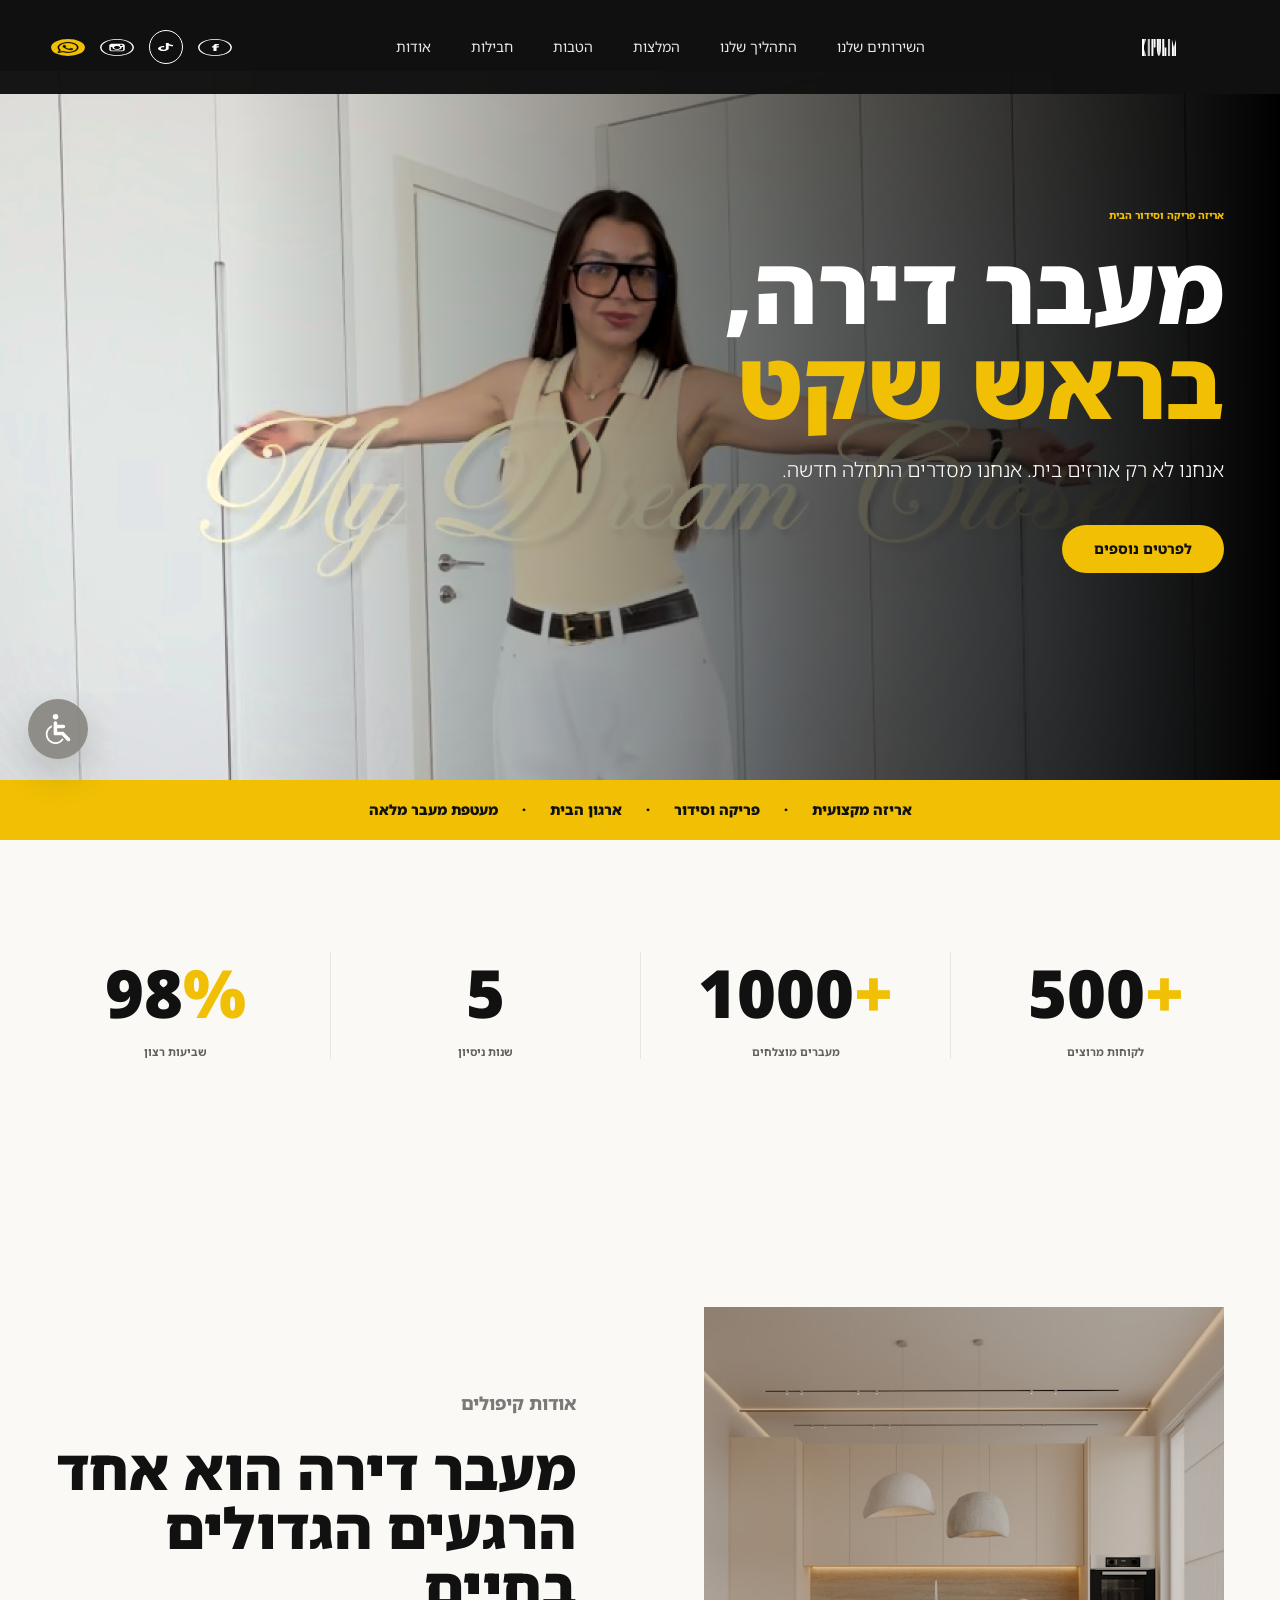
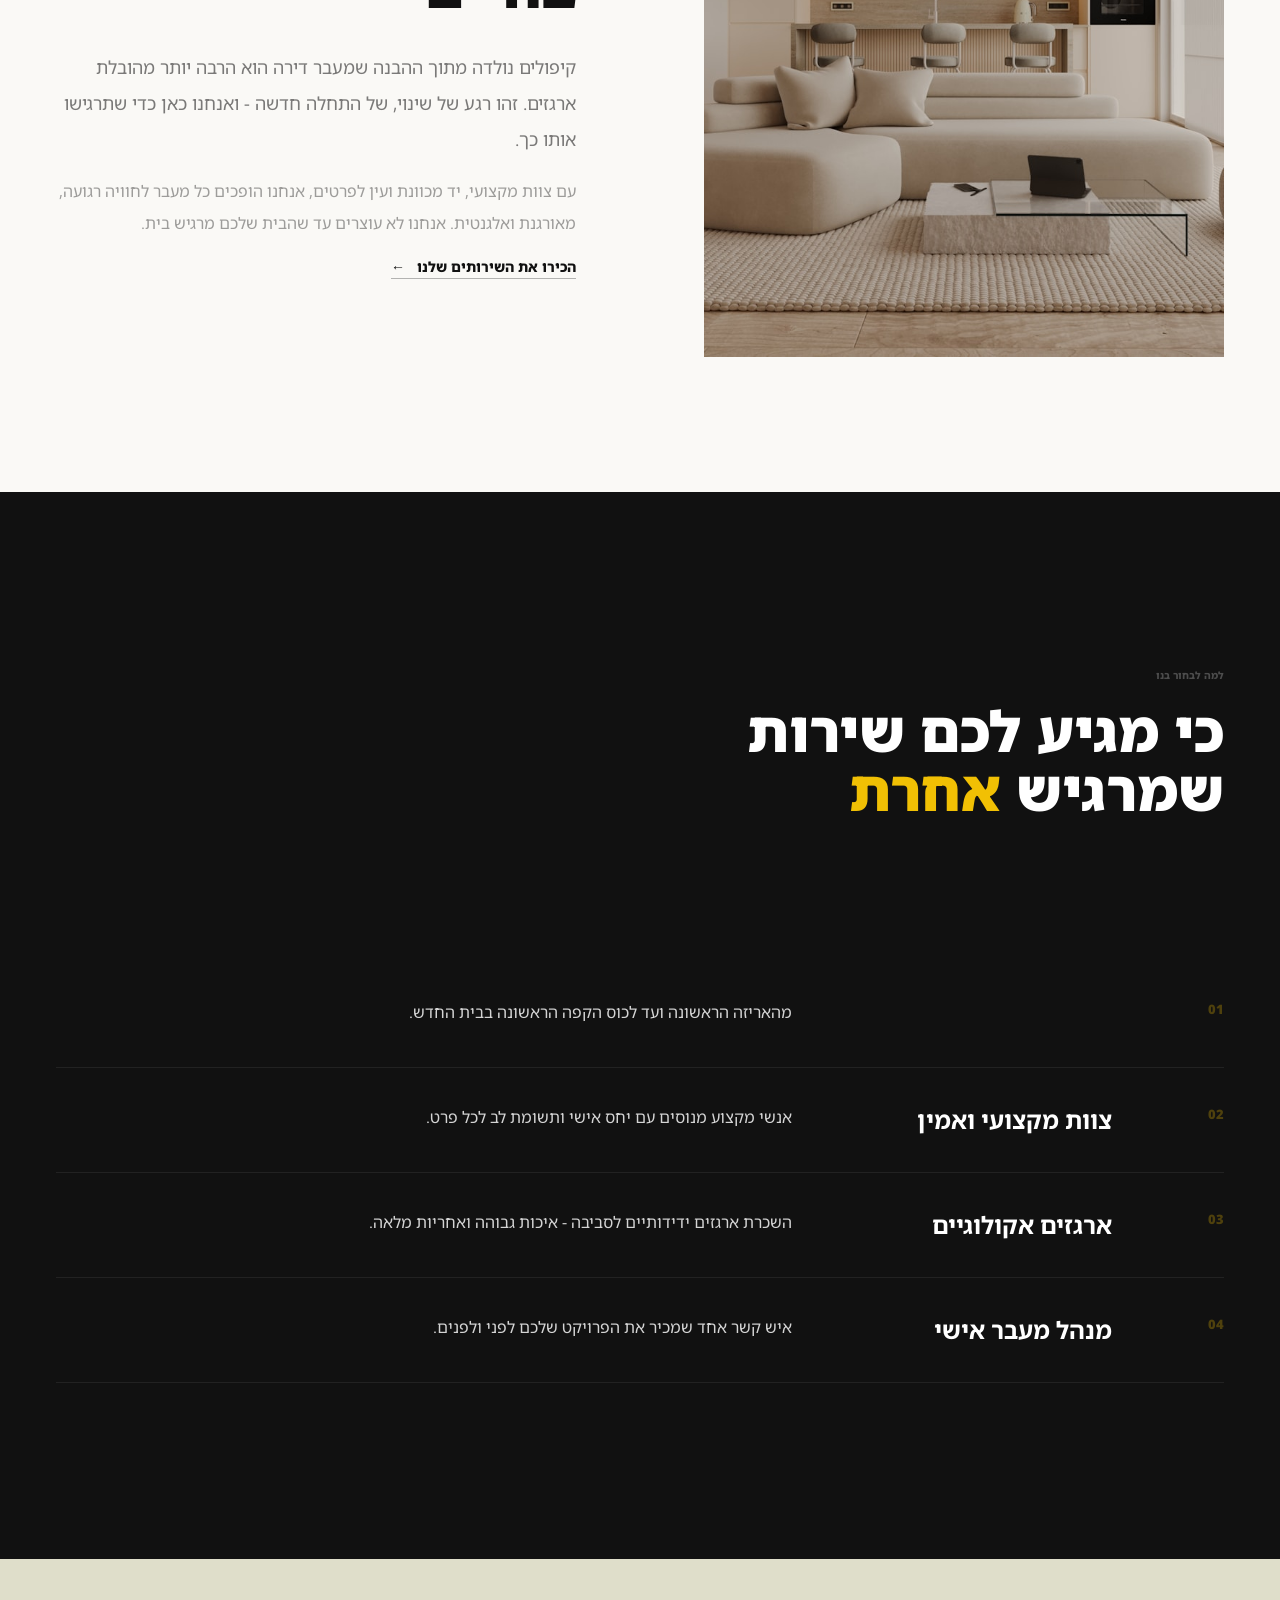
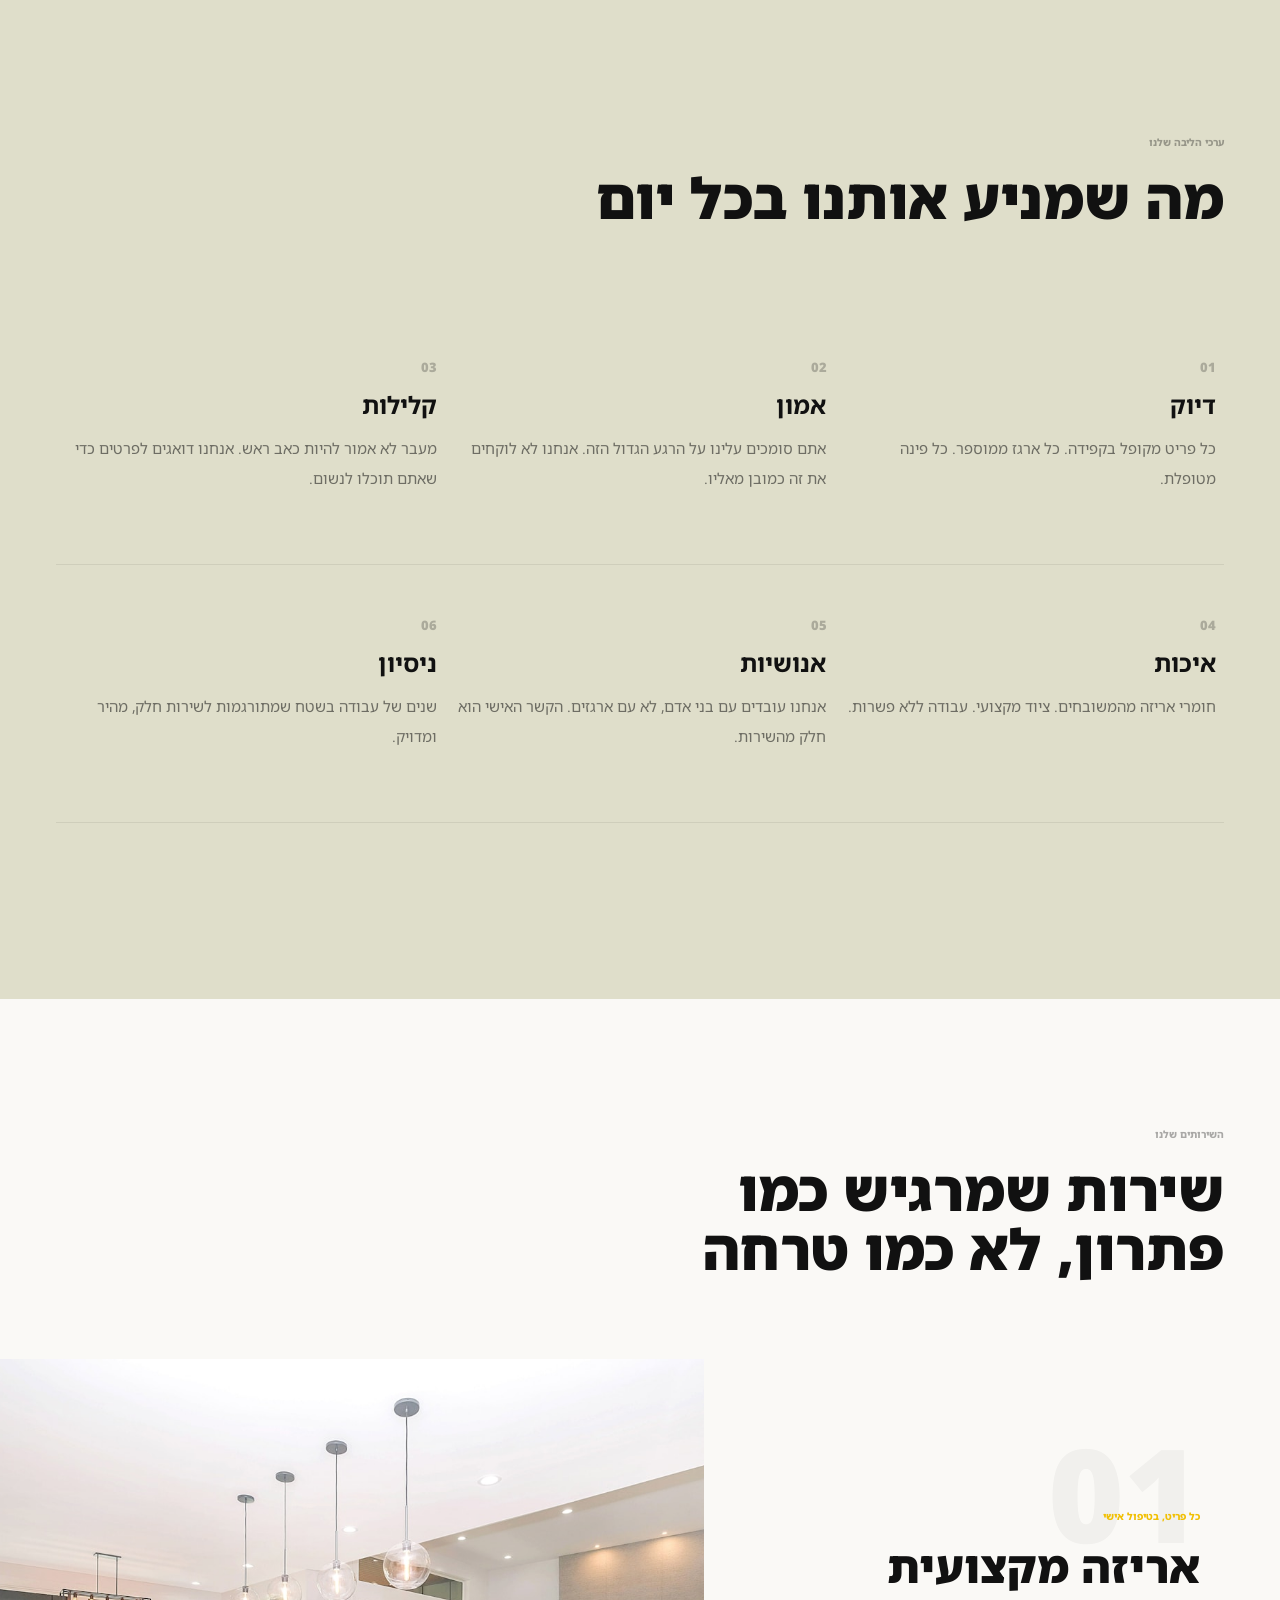
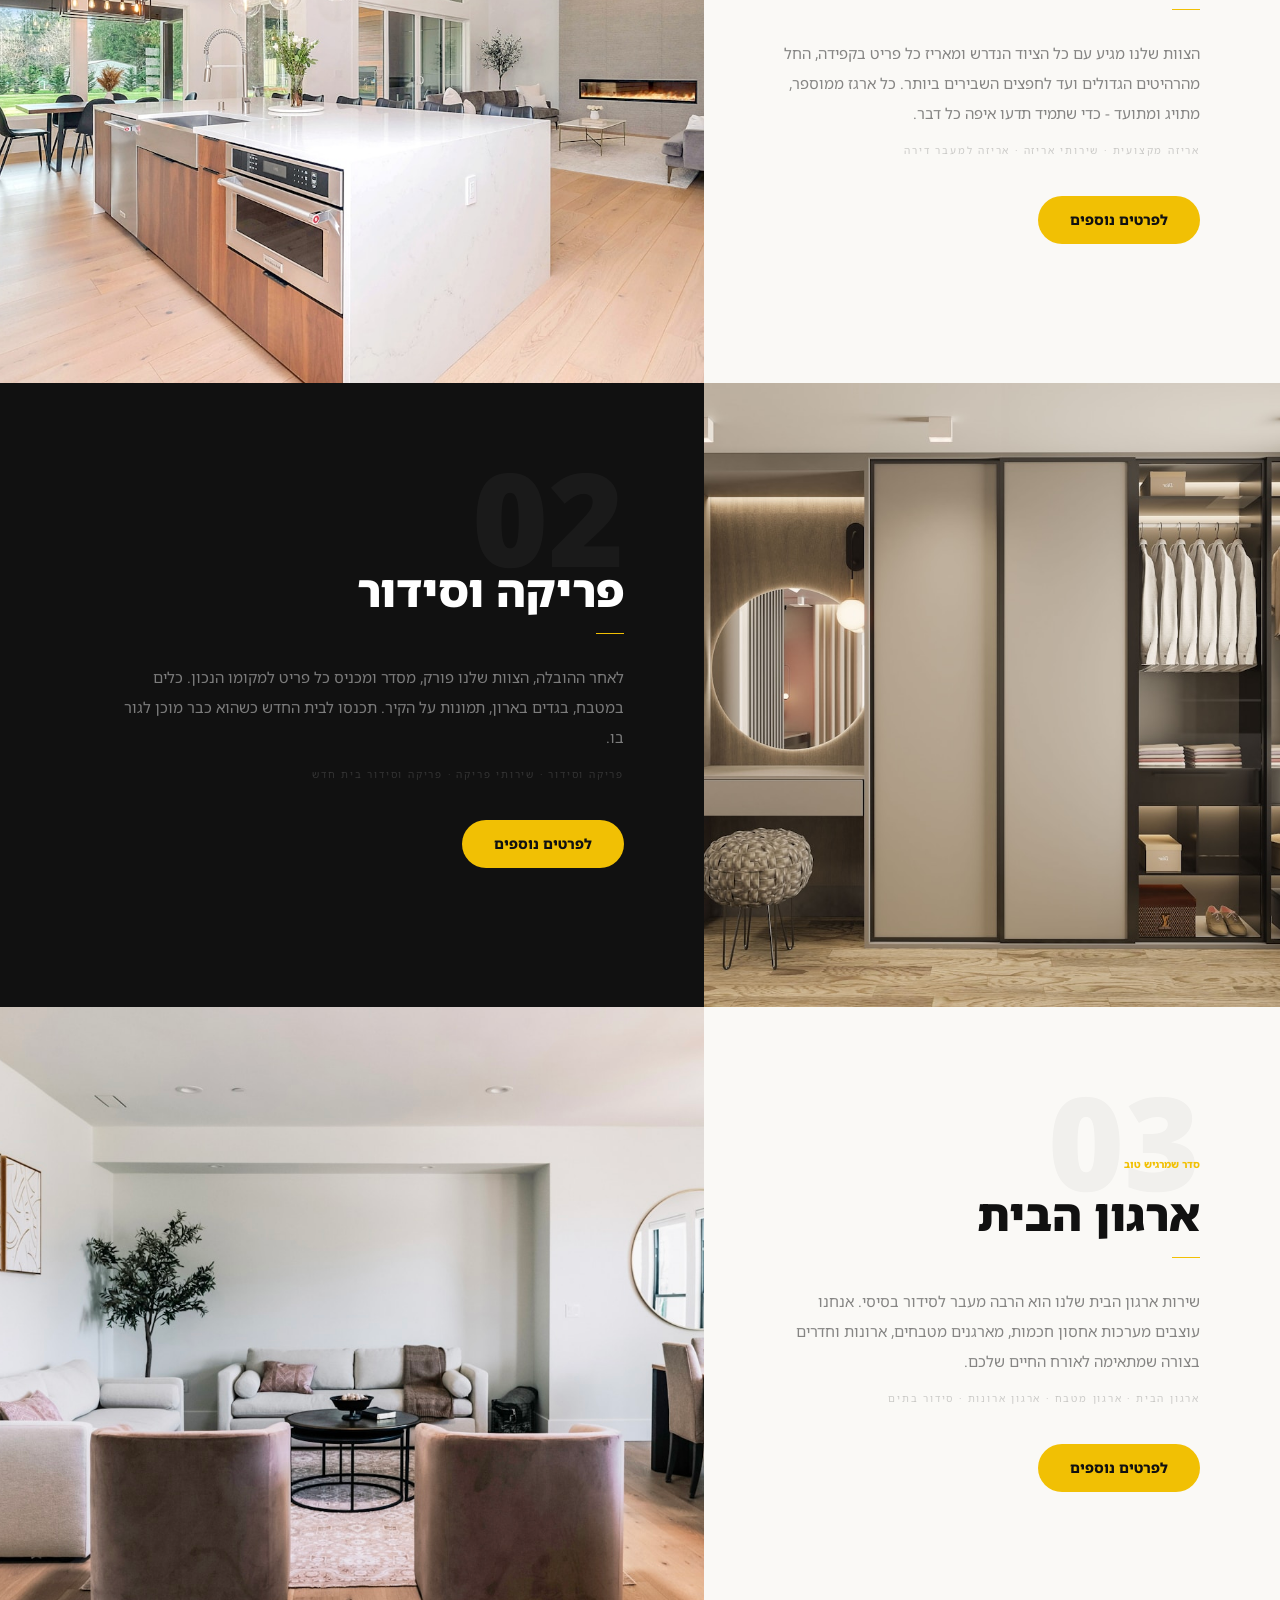
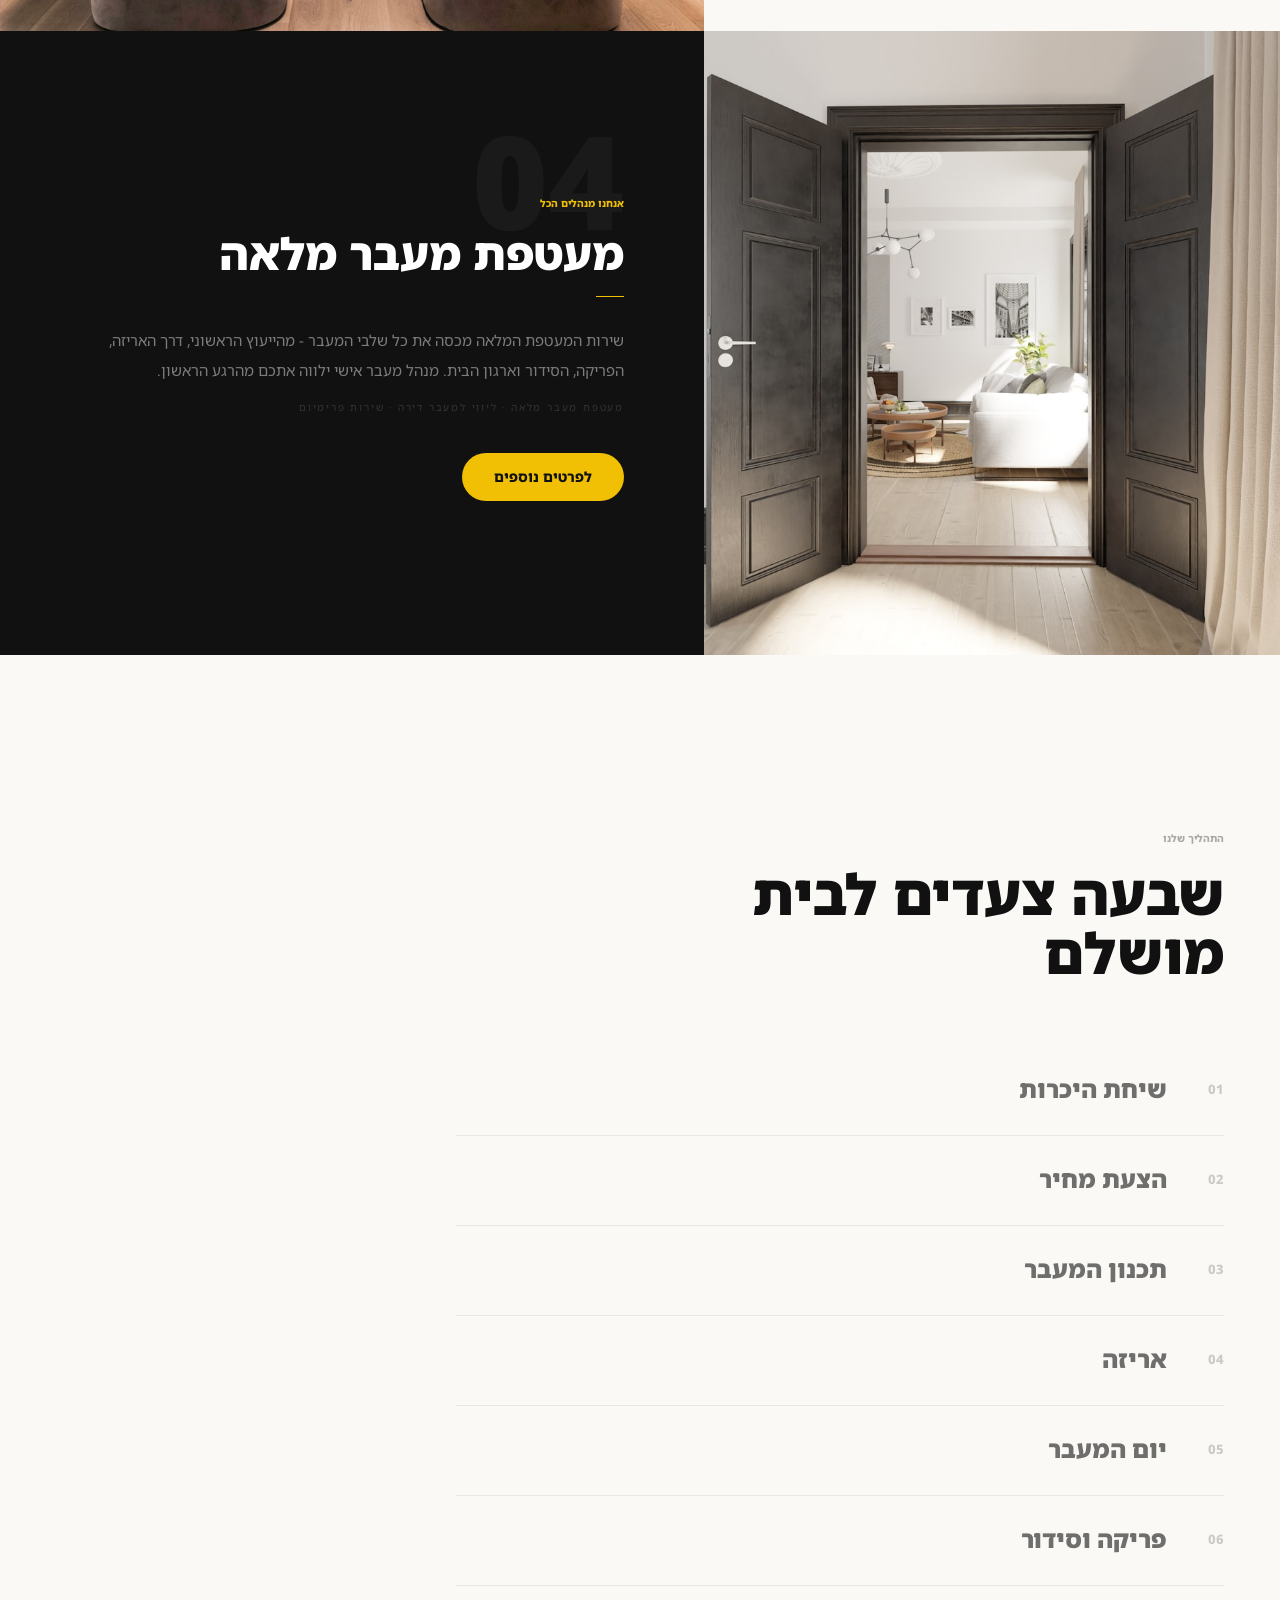
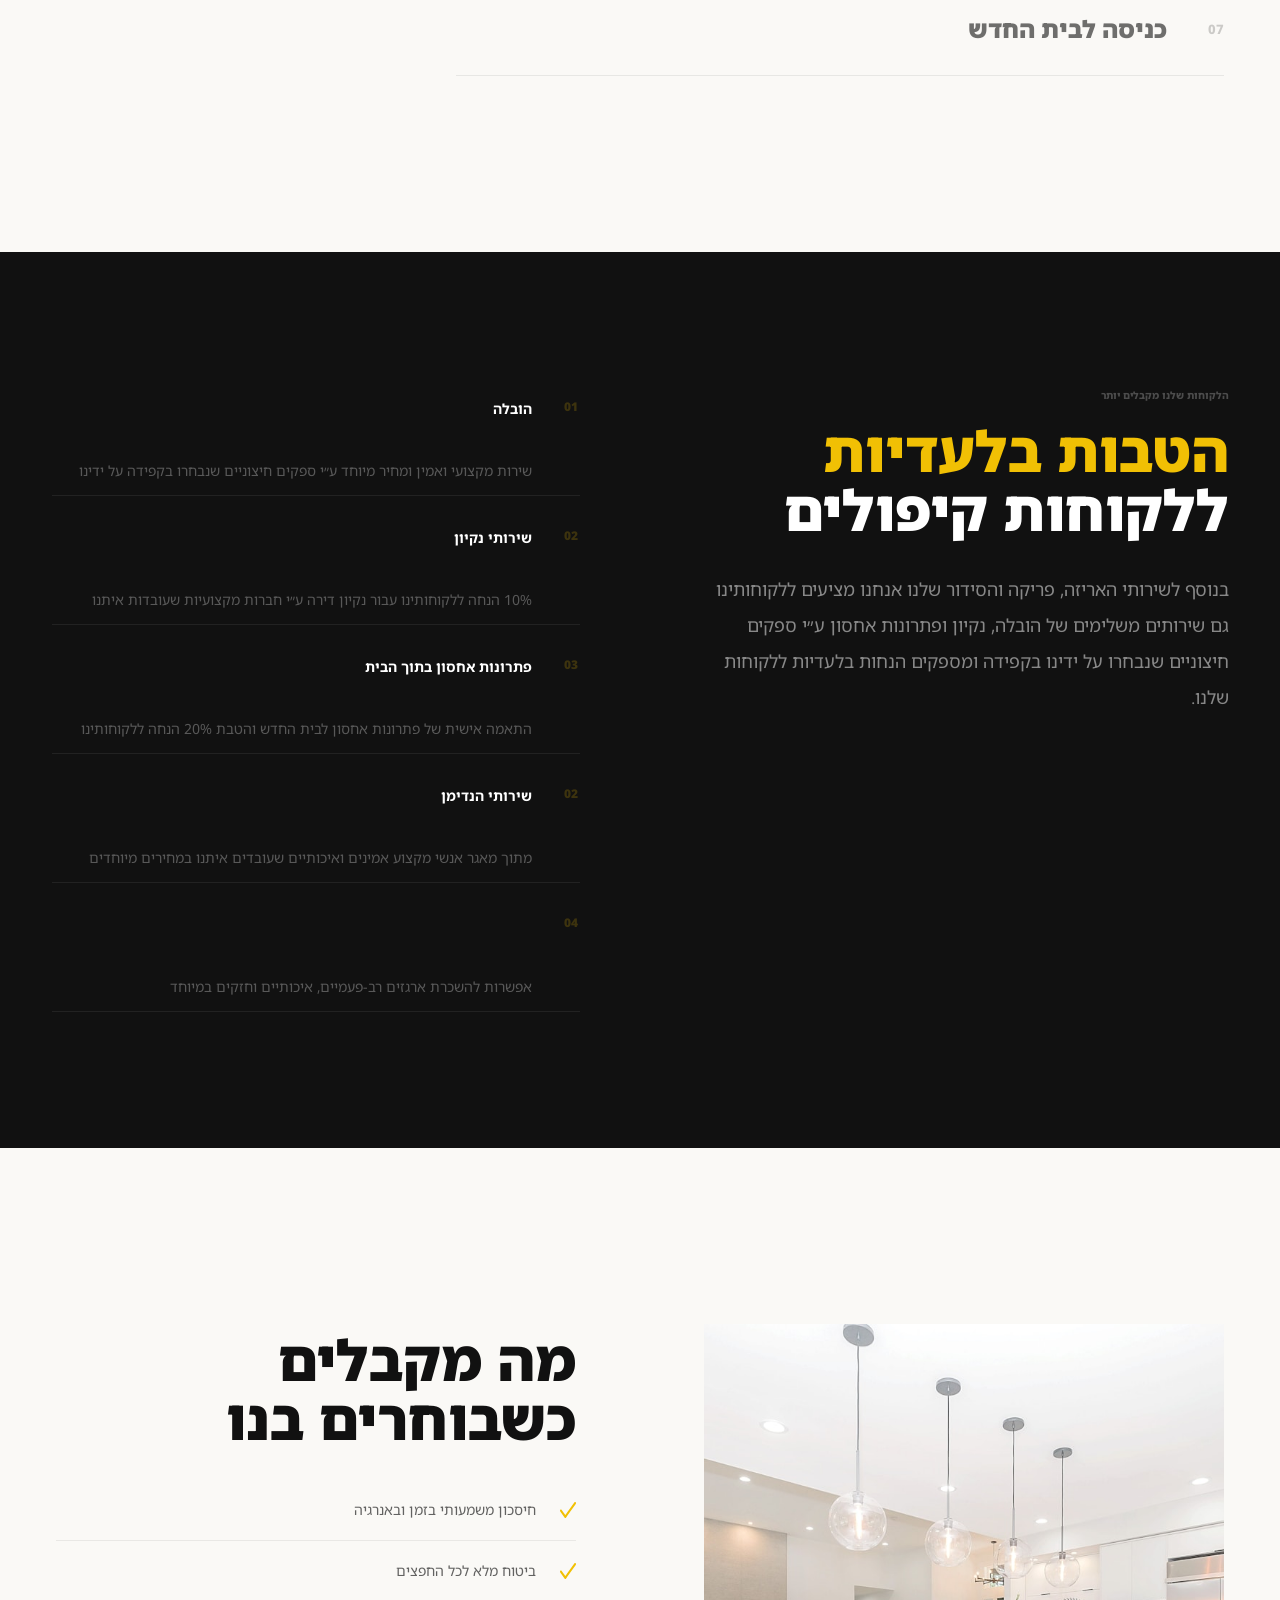
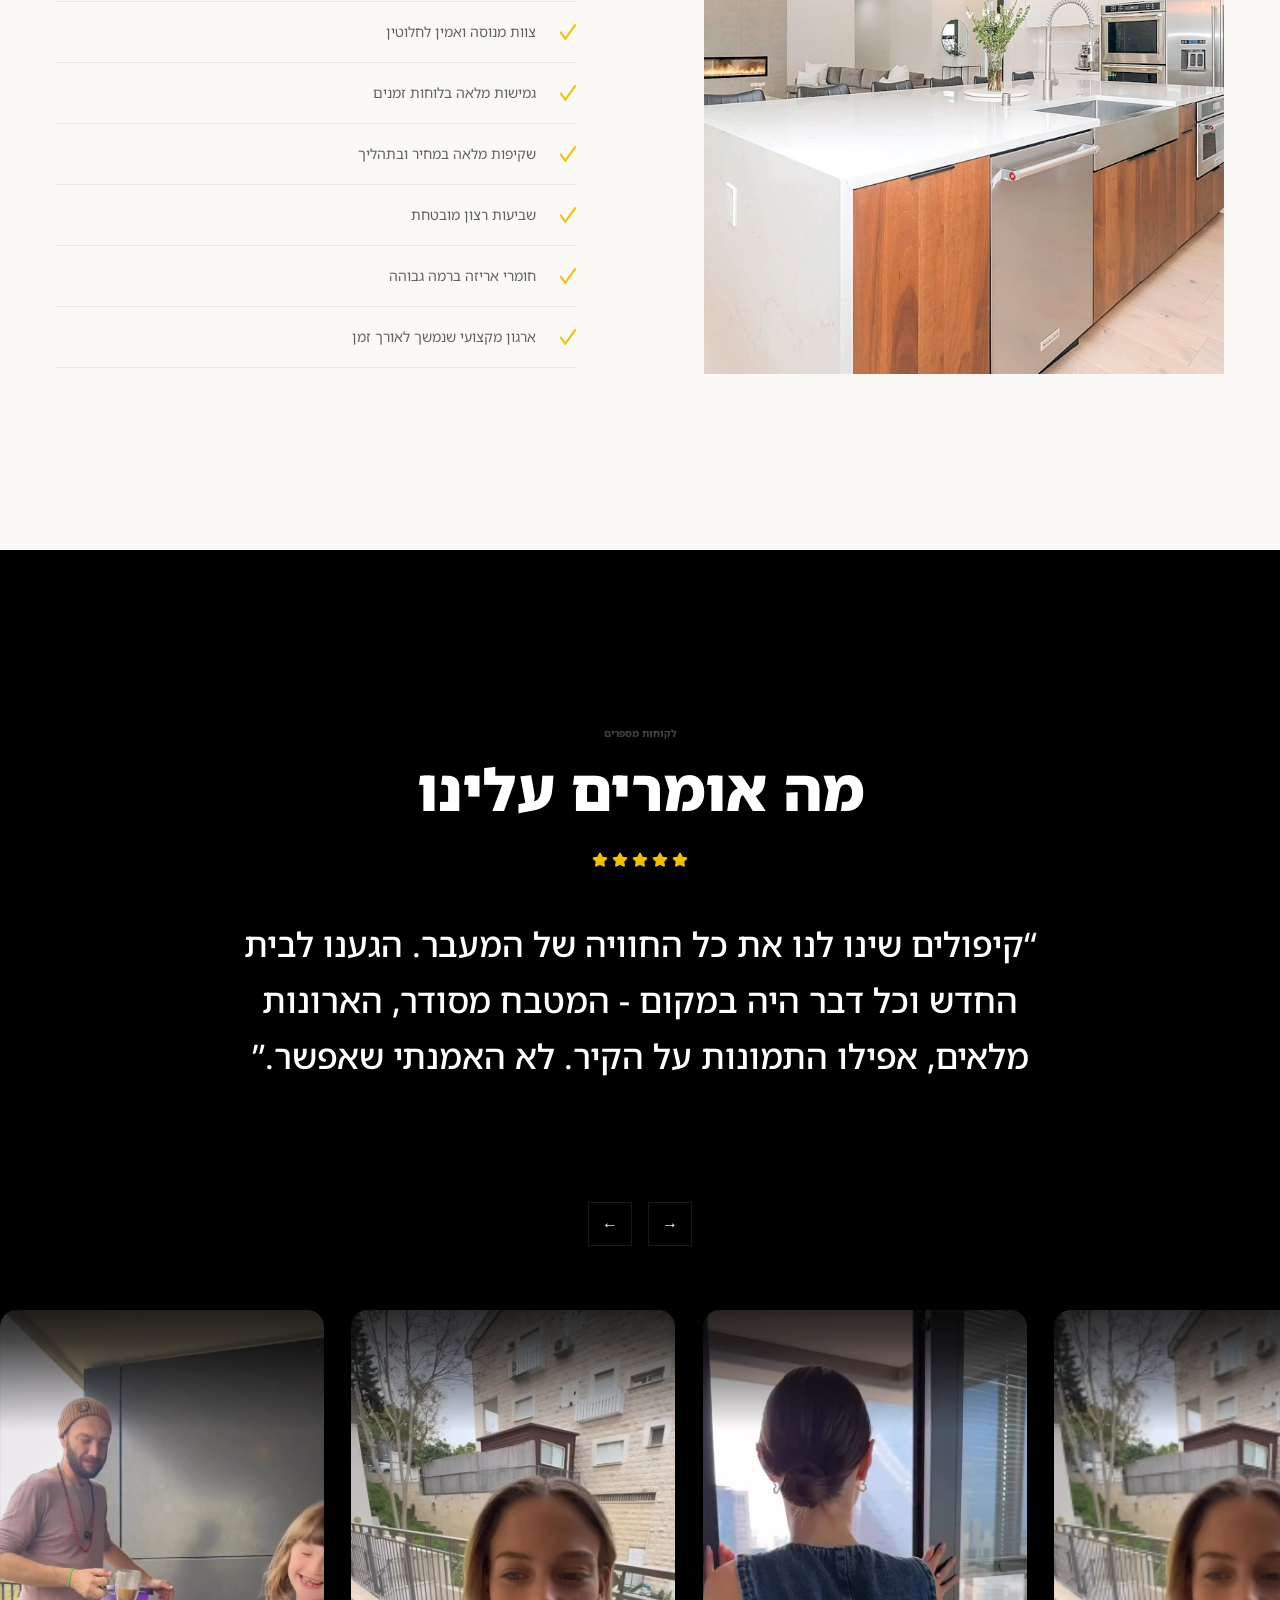
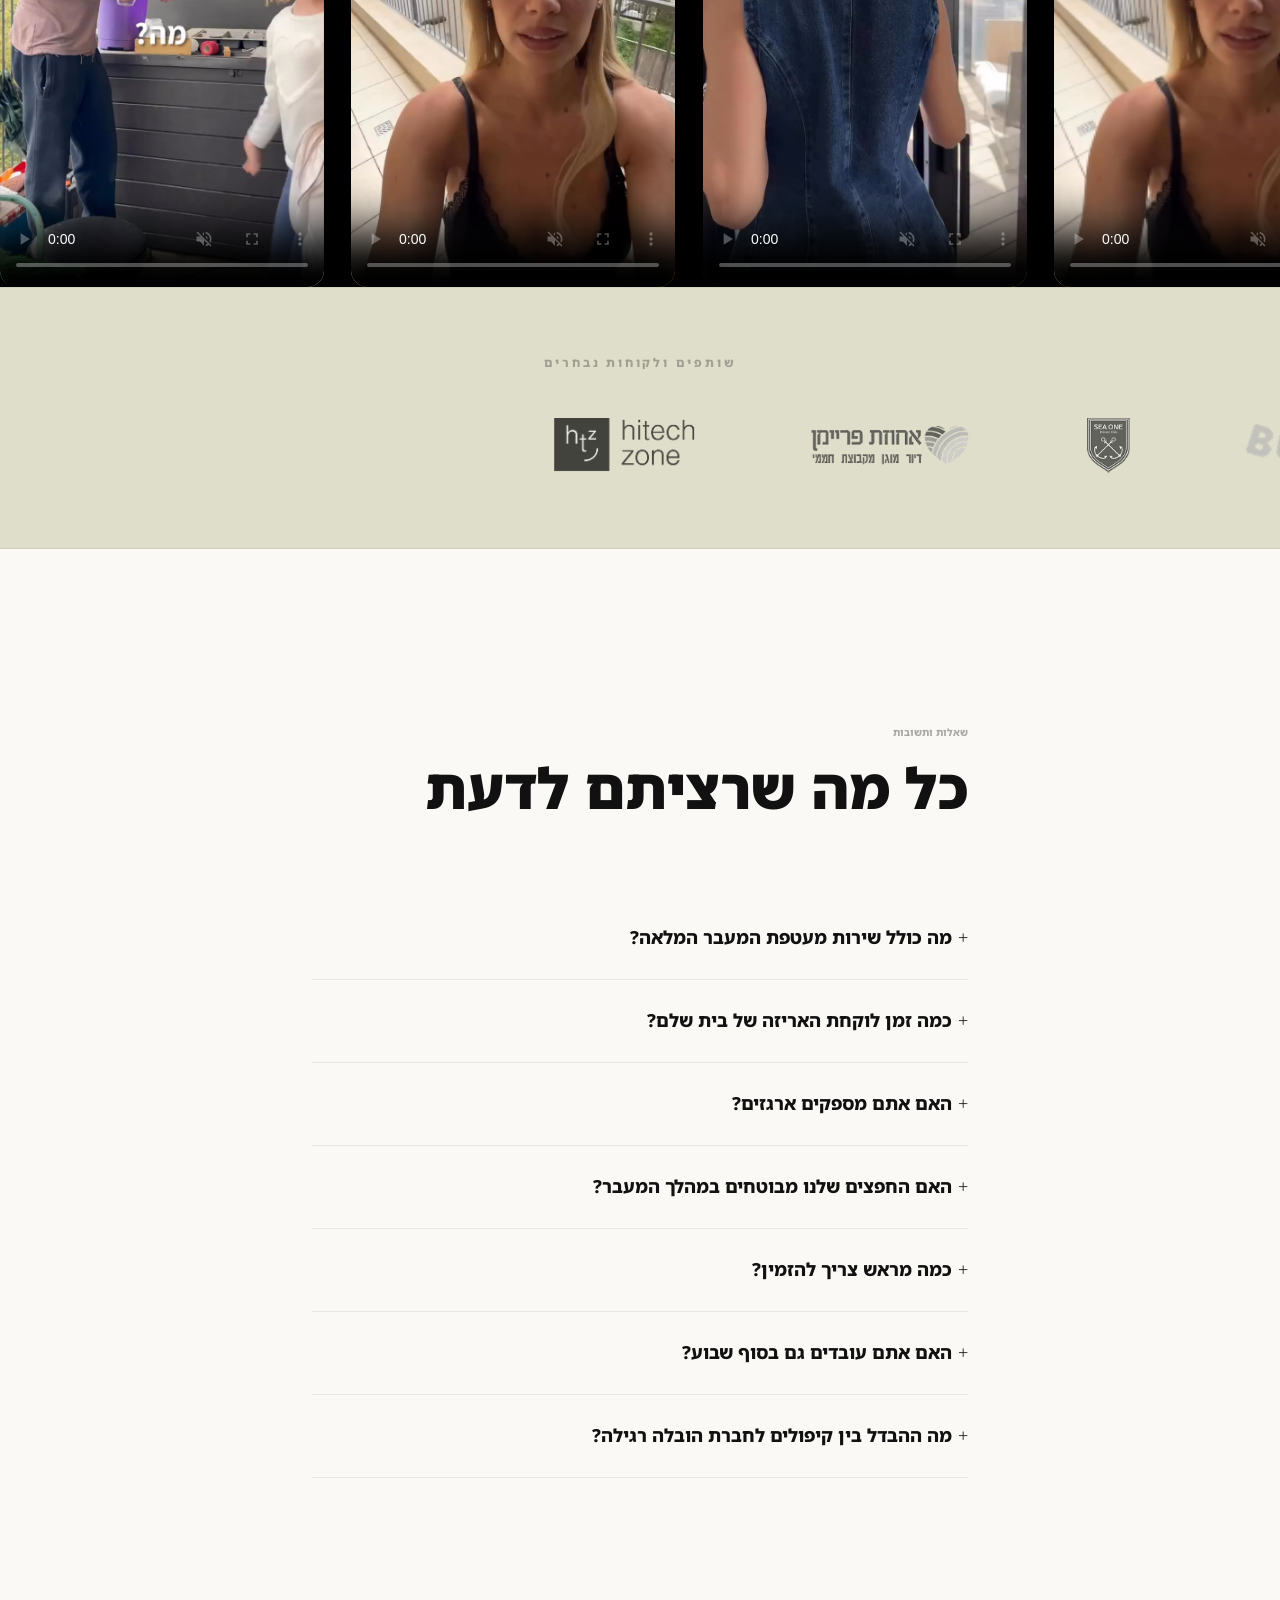
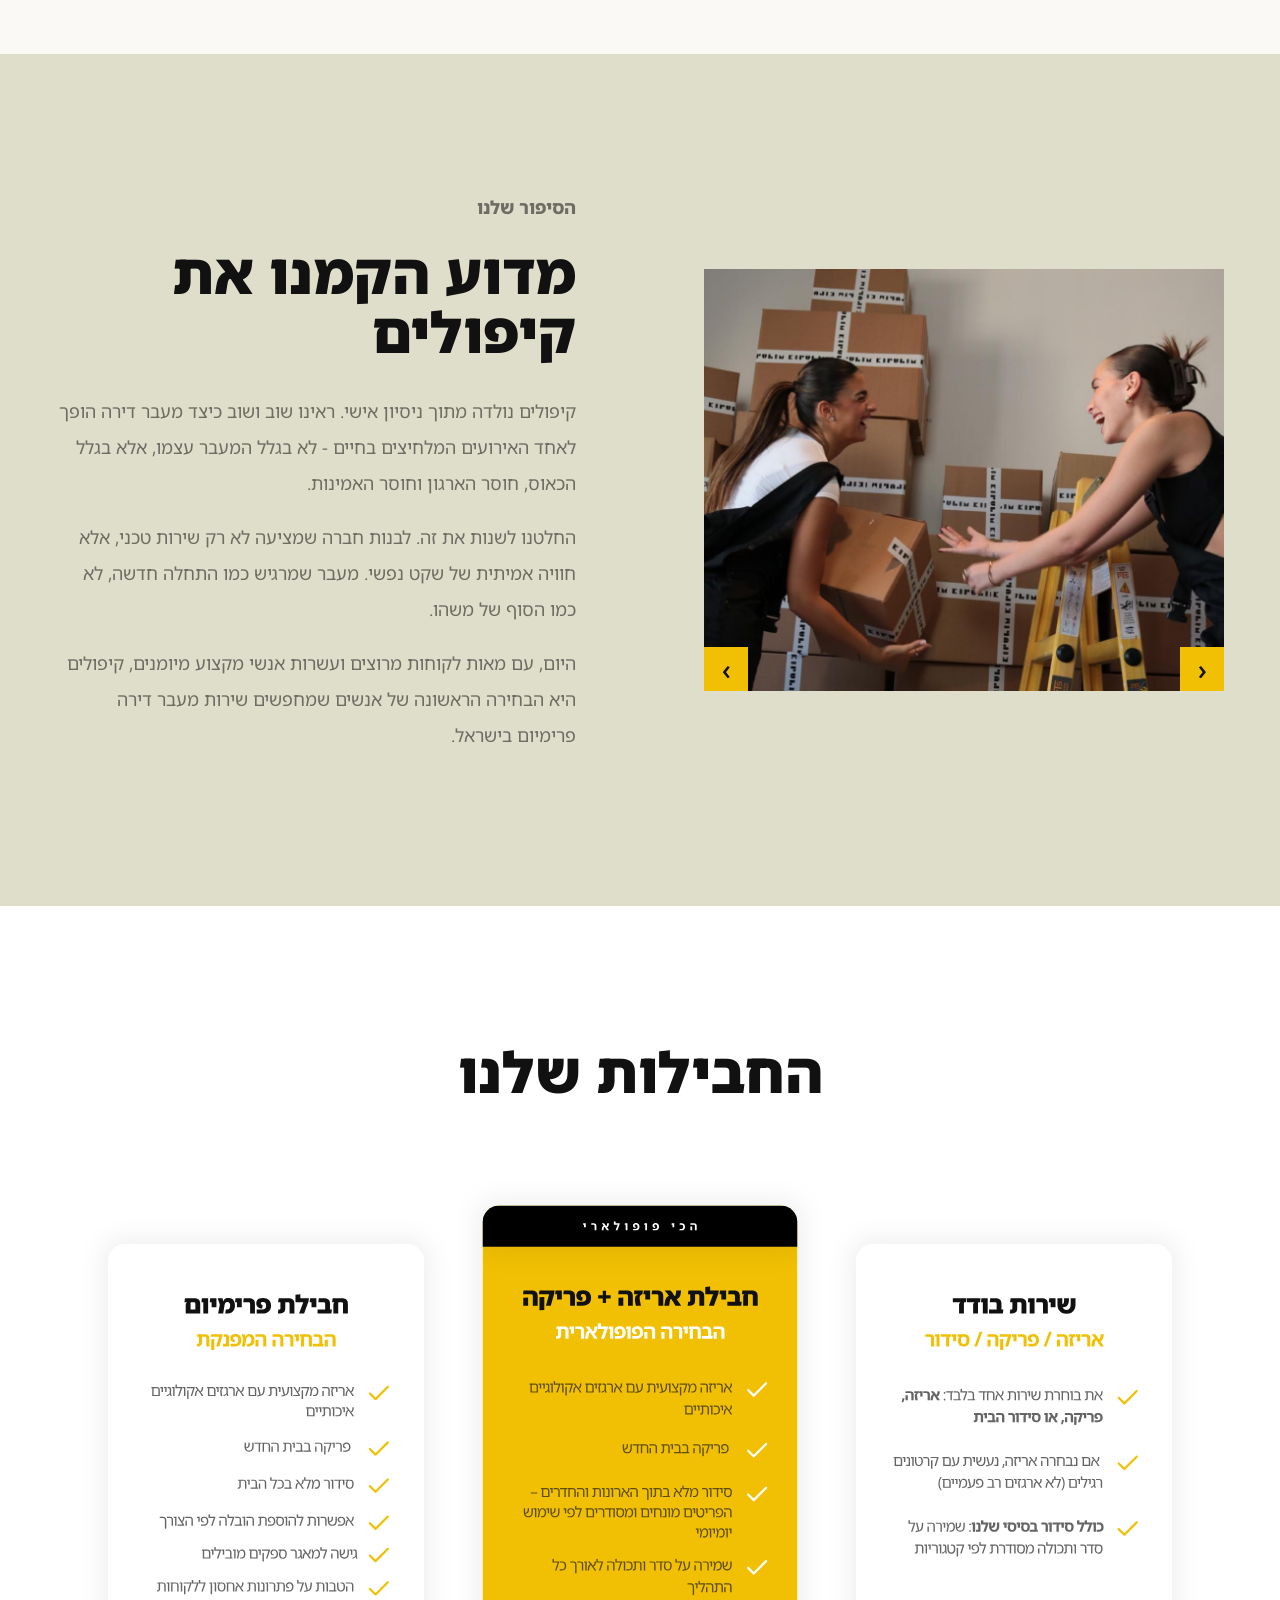
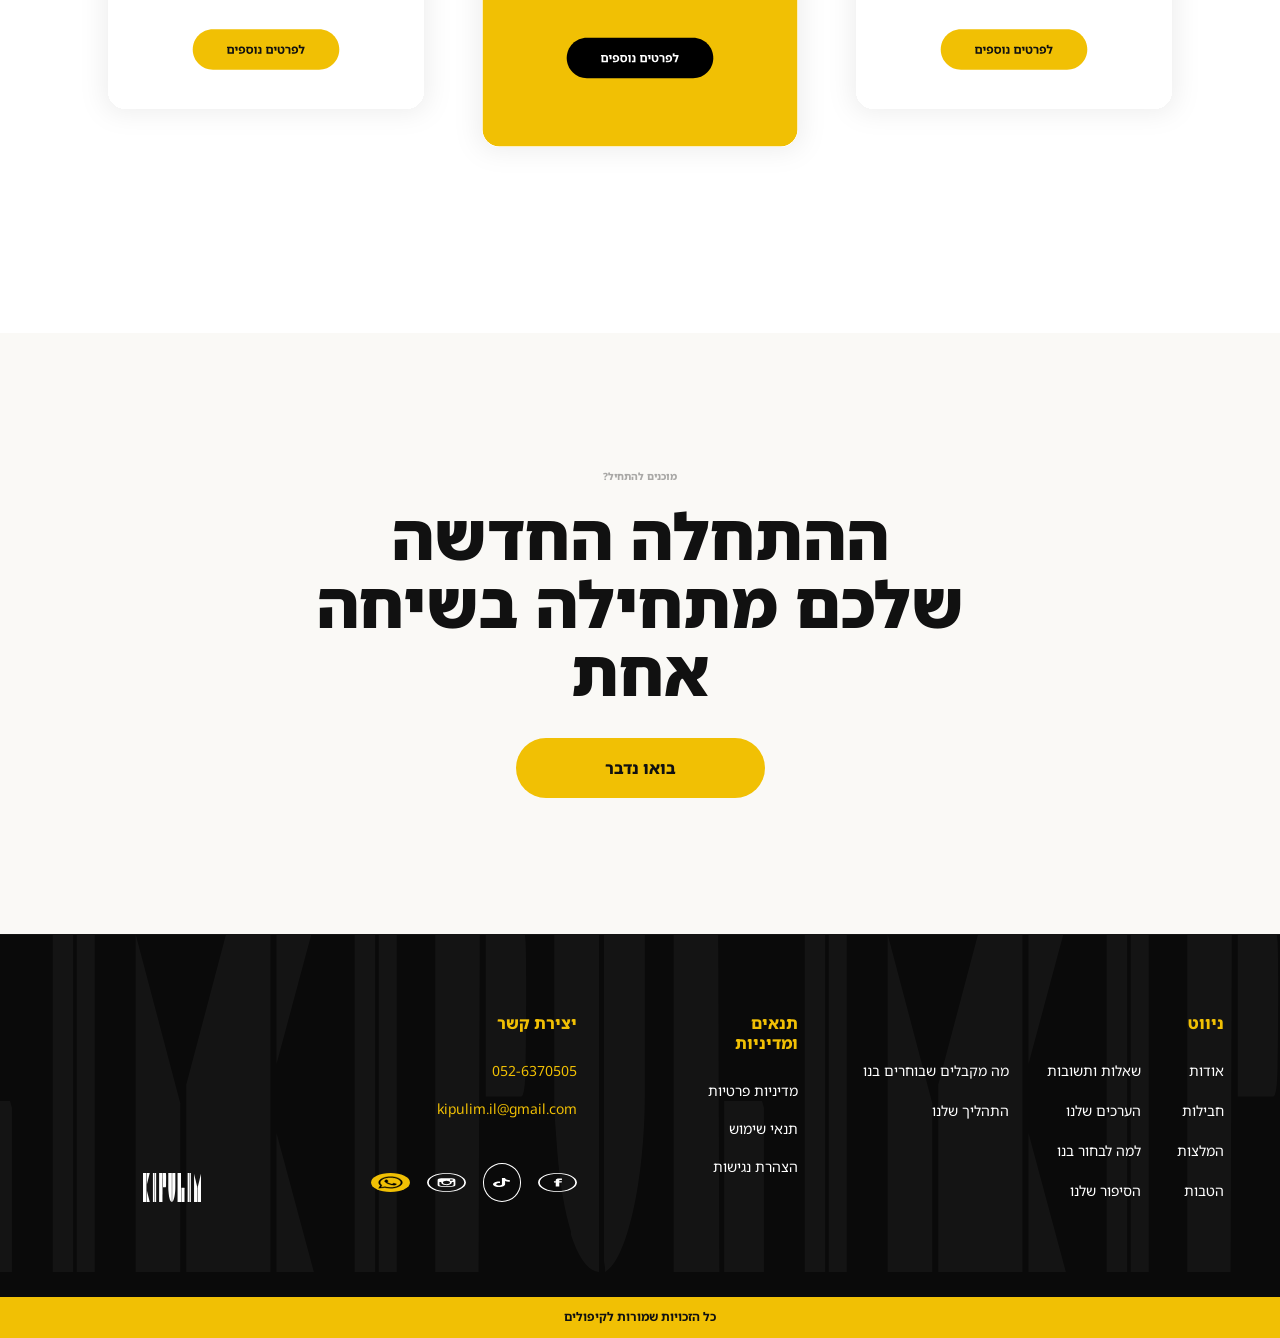
==== commit a8322fcb: "Add story gallery and policy dates" ====
--- a/index.html
+++ b/index.html
@@ -120,7 +120,7 @@
       <section class="values" id="values">
         <div class="section-heading">
           <p class="micro">ערכי הליבה שלנו</p>
-          <h2>מה שמניע אותנו בכל יום</h2>
+          <h2>מה שמניע אותנו <span class="mobile-line-break">בכל יום</span></h2>
         </div>
         <div class="value-grid">
           <article><span aria-hidden="true">01</span><h3>דיוק</h3><p>כל פריט מקופל בקפידה. כל ארגז ממוספר. כל פינה מטופלת.</p></article>
@@ -390,8 +390,21 @@
       </section>
 
       <section class="story split-section" id="story">
-        <div class="section-image wide">
-          <img src="assets/story.jpg" alt="עיצוב פנים אלגנטי" />
+        <div class="story-gallery" aria-label="גלריית הצוות של קיפולים" data-story-gallery>
+          <div class="story-gallery-slides">
+            <img class="is-active" src="assets/story-gallery-1.png" alt="צוות קיפולים" data-story-slide />
+            <img src="assets/story-gallery-2.png" alt="אוראל כהן, מייסדת ובעלים" data-story-slide />
+            <img src="assets/story-gallery-3.png" alt="תגל טרבלסי, מנהלת קשרי לקוחות" data-story-slide />
+            <img src="assets/story-gallery-4.png" alt="אושר אברג׳ל, מנהל צוות" data-story-slide />
+          </div>
+          <div class="story-gallery-controls" aria-label="ניווט בגלריית הסיפור">
+            <button type="button" aria-label="לתמונה הקודמת" data-story-prev>
+              <span aria-hidden="true">‹</span>
+            </button>
+            <button type="button" aria-label="לתמונה הבאה" data-story-next>
+              <span aria-hidden="true">›</span>
+            </button>
+          </div>
         </div>
         <div class="copy-block">
           <p class="micro">הסיפור שלנו</p>
@@ -400,8 +413,8 @@
             קיפולים נולדה מתוך ניסיון אישי. ראינו שוב ושוב כיצד מעבר דירה הופך לאחד האירועים
             המלחיצים בחיים - לא בגלל המעבר עצמו, אלא בגלל הכאוס, חוסר הארגון וחוסר האמינות.
           </p>
-          <p>החלטנו לשנות את זה. לבנות חברה שמציעה לא רק שירות טכני, אלא חוויה אמיתית של שקט נפשי.</p>
-          <p>היום, עם מאות לקוחות מרוצים ועשרות אנשי מקצוע מיומנים, קיפולים היא הבחירה הראשונה.</p>
+          <p>החלטנו לשנות את זה. לבנות חברה שמציעה לא רק שירות טכני, אלא חוויה אמיתית של שקט נפשי. מעבר שמרגיש כמו התחלה חדשה, לא כמו הסוף של משהו.</p>
+          <p>היום, עם מאות לקוחות מרוצים ועשרות אנשי מקצוע מיומנים, קיפולים היא הבחירה הראשונה של אנשים שמחפשים שירות מעבר דירה פרימיום בישראל.</p>
         </div>
       </section>
 
--- a/styles.css
+++ b/styles.css
@@ -163,6 +163,10 @@
   height: 2px;
   margin: 5px auto;
   background: #fff;
+  transform-origin: center;
+  transition:
+    transform 180ms ease,
+    opacity 180ms ease;
 }
 
 .micro {
@@ -175,6 +179,10 @@
 
 .micro.yellow {
   color: var(--yellow);
+}
+
+.mobile-line-break {
+  display: inline;
 }
 
 .dark-micro {
@@ -602,6 +610,72 @@
   width: 100%;
   height: 100%;
   object-fit: cover;
+}
+
+.story-gallery {
+  position: relative;
+  aspect-ratio: 529 / 429;
+  overflow: hidden;
+  background: var(--sage);
+}
+
+.story-gallery-slides {
+  position: relative;
+  width: 100%;
+  height: 100%;
+}
+
+.story-gallery-slides img {
+  position: absolute;
+  inset: 0;
+  width: 100%;
+  height: 100%;
+  object-fit: cover;
+  opacity: 0;
+  transform: scale(1.015);
+  transition:
+    opacity 680ms ease,
+    transform 900ms ease;
+}
+
+.story-gallery-slides img.is-active {
+  opacity: 1;
+  transform: scale(1);
+}
+
+.story-gallery-controls {
+  position: absolute;
+  inset: auto 0 0;
+  z-index: 2;
+  display: flex;
+  justify-content: space-between;
+  pointer-events: none;
+}
+
+.story-gallery-controls button {
+  width: 44px;
+  height: 44px;
+  border: 0;
+  border-radius: 0;
+  background: var(--yellow);
+  color: var(--black);
+  cursor: pointer;
+  pointer-events: auto;
+  display: grid;
+  place-items: center;
+  font: inherit;
+  font-size: 28px;
+  line-height: 1;
+  font-weight: 500;
+  transition:
+    transform 180ms ease,
+    background 180ms ease;
+}
+
+.story-gallery-controls button:hover,
+.story-gallery-controls button:focus-visible {
+  transform: scale(1.04);
+  background: #ffd322;
 }
 
 .copy-block {
@@ -2074,6 +2148,14 @@
     background: var(--black);
   }
 
+  .site-header.is-open .menu-toggle span:first-child {
+    transform: translateY(3.5px) rotate(45deg);
+  }
+
+  .site-header.is-open .menu-toggle span:last-child {
+    transform: translateY(-3.5px) rotate(-45deg);
+  }
+
   .site-header.is-open .main-nav {
     inset: 65px 0 auto;
     height: 490px;
@@ -2096,27 +2178,27 @@
     letter-spacing: 0.325px;
   }
 
-  .site-header.is-open .main-nav a[href="#about"] {
+  .site-header.is-open .main-nav a[href$="#about"] {
     order: 1;
   }
 
-  .site-header.is-open .main-nav a[href="#packages"] {
+  .site-header.is-open .main-nav a[href$="#packages"] {
     order: 2;
   }
 
-  .site-header.is-open .main-nav a[href="#benefits"] {
+  .site-header.is-open .main-nav a[href$="#benefits"] {
     order: 3;
   }
 
-  .site-header.is-open .main-nav a[href="#testimonials"] {
+  .site-header.is-open .main-nav a[href$="#testimonials"] {
     order: 4;
   }
 
-  .site-header.is-open .main-nav a[href="#process"] {
+  .site-header.is-open .main-nav a[href$="#process"] {
     order: 5;
   }
 
-  .site-header.is-open .main-nav a[href="#services"] {
+  .site-header.is-open .main-nav a[href$="#services"] {
     order: 6;
   }
 
@@ -2151,6 +2233,15 @@
     position: fixed;
     left: 18px;
     bottom: max(18px, env(safe-area-inset-bottom));
+  }
+
+  .statement-page {
+    padding-top: 116px;
+    padding-bottom: 88px;
+  }
+
+  .statement-content h1 {
+    margin-bottom: 32px;
   }
 
   .hero h1 {
@@ -2197,7 +2288,7 @@
 
   .stats {
     width: 100%;
-    padding: 52px 34px;
+    padding: 40px 34px 36px;
     display: grid;
     grid-template-columns: repeat(2, minmax(0, 1fr));
     gap: 0;
@@ -2205,7 +2296,7 @@
   }
 
   .stats div {
-    min-height: 134px;
+    min-height: 124px;
     display: grid;
     align-content: center;
     border-left: 1px solid rgba(17, 17, 17, 0.07);
@@ -2243,6 +2334,16 @@
     font-size: 38px;
   }
 
+  .story-gallery {
+    width: 100%;
+  }
+
+  .story-gallery-controls button {
+    width: 40px;
+    height: 40px;
+    font-size: 24px;
+  }
+
   .split-section,
   .receives,
   .process,
@@ -2253,6 +2354,10 @@
     padding-block: 88px;
   }
 
+  #about {
+    padding-top: 44px;
+  }
+
   .why,
   .values {
     padding-block: 88px;
@@ -2261,6 +2366,10 @@
   .why .section-heading,
   .values .section-heading {
     margin-bottom: 40px;
+  }
+
+  .mobile-line-break {
+    display: block;
   }
 
   .reason-list {
@@ -2414,12 +2523,12 @@
   }
 
   .process-steps .active .process-step-button {
-    min-height: 198px;
-    padding: 31px 0 28px;
+    min-height: 0;
+    padding: 31px 0 34px;
   }
 
   .process-steps .active .process-step-panel {
-    max-height: 92px;
+    max-height: 240px;
     margin-top: 18px;
     font-size: 18px;
     line-height: 36px;
@@ -2498,10 +2607,7 @@
   }
 
   .footer-deco {
-    inset: 0 -210px auto;
-    height: 880px;
-    opacity: 0.045;
-    background-size: 760px auto;
+    display: none;
   }
 
   .footer-inner {
@@ -2522,8 +2628,9 @@
   }
 
   .footer-logo {
-    left: 76px;
+    left: 50%;
     top: 1003px;
+    transform: translateX(-50%);
   }
 
   .footer-logo img {
@@ -2566,8 +2673,9 @@
 
   .footer-socials {
     width: 206px;
-    margin: 68px 0 0;
+    margin: 68px auto 0;
     gap: 17px;
+    justify-content: center;
   }
 
   .footer-nav h3 {
@@ -2578,16 +2686,33 @@
   .footer-nav-columns {
     display: flex;
     flex-direction: column;
-    align-items: flex-end;
+    align-items: stretch;
     gap: 20px;
     direction: rtl;
   }
 
   .footer-nav-columns > div {
+    width: 100%;
     display: grid;
-    justify-items: end;
+    justify-items: start;
     gap: 20px;
     direction: rtl;
+  }
+
+  .footer-nav-columns > div:nth-child(3) {
+    order: 1;
+  }
+
+  .footer-nav-columns > div:nth-child(2) {
+    order: 2;
+  }
+
+  .footer-nav-columns > div:nth-child(1) {
+    order: 3;
+  }
+
+  .footer-nav a {
+    text-align: right;
   }
 
   .copyright {
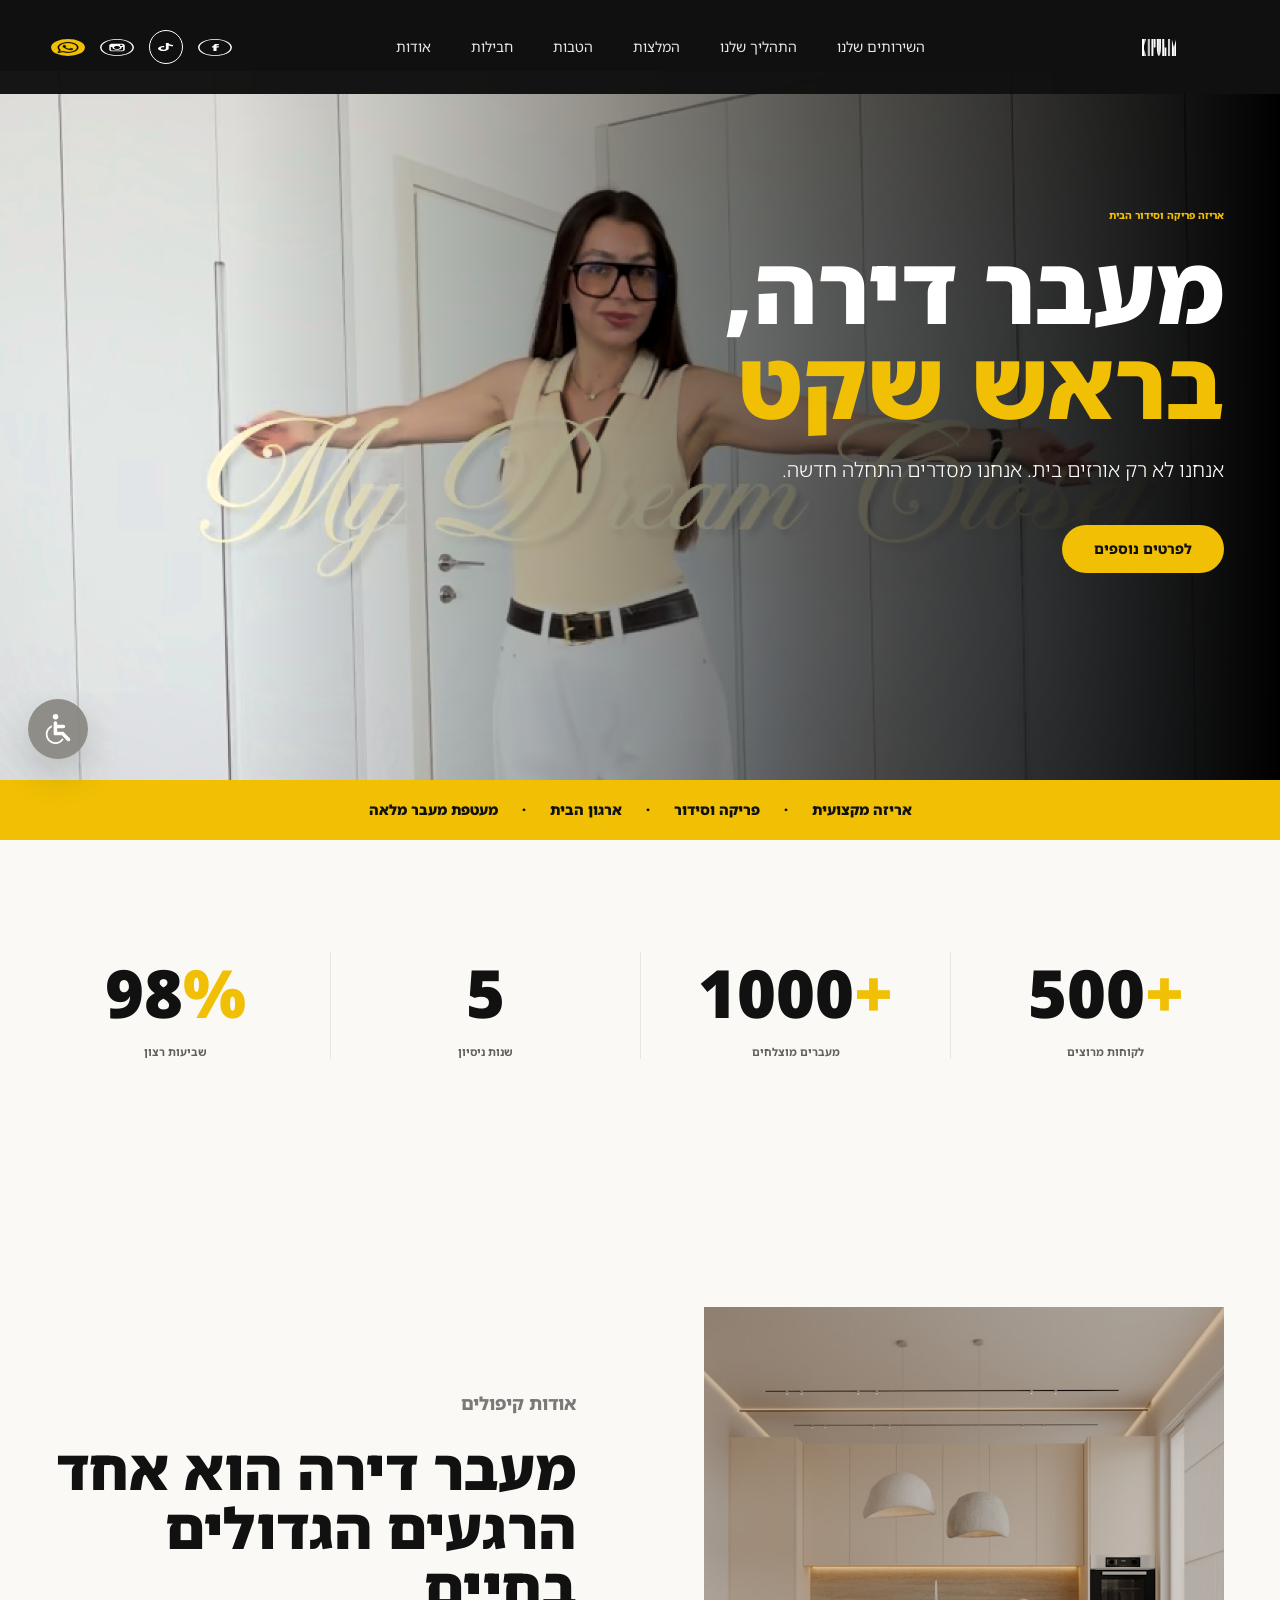
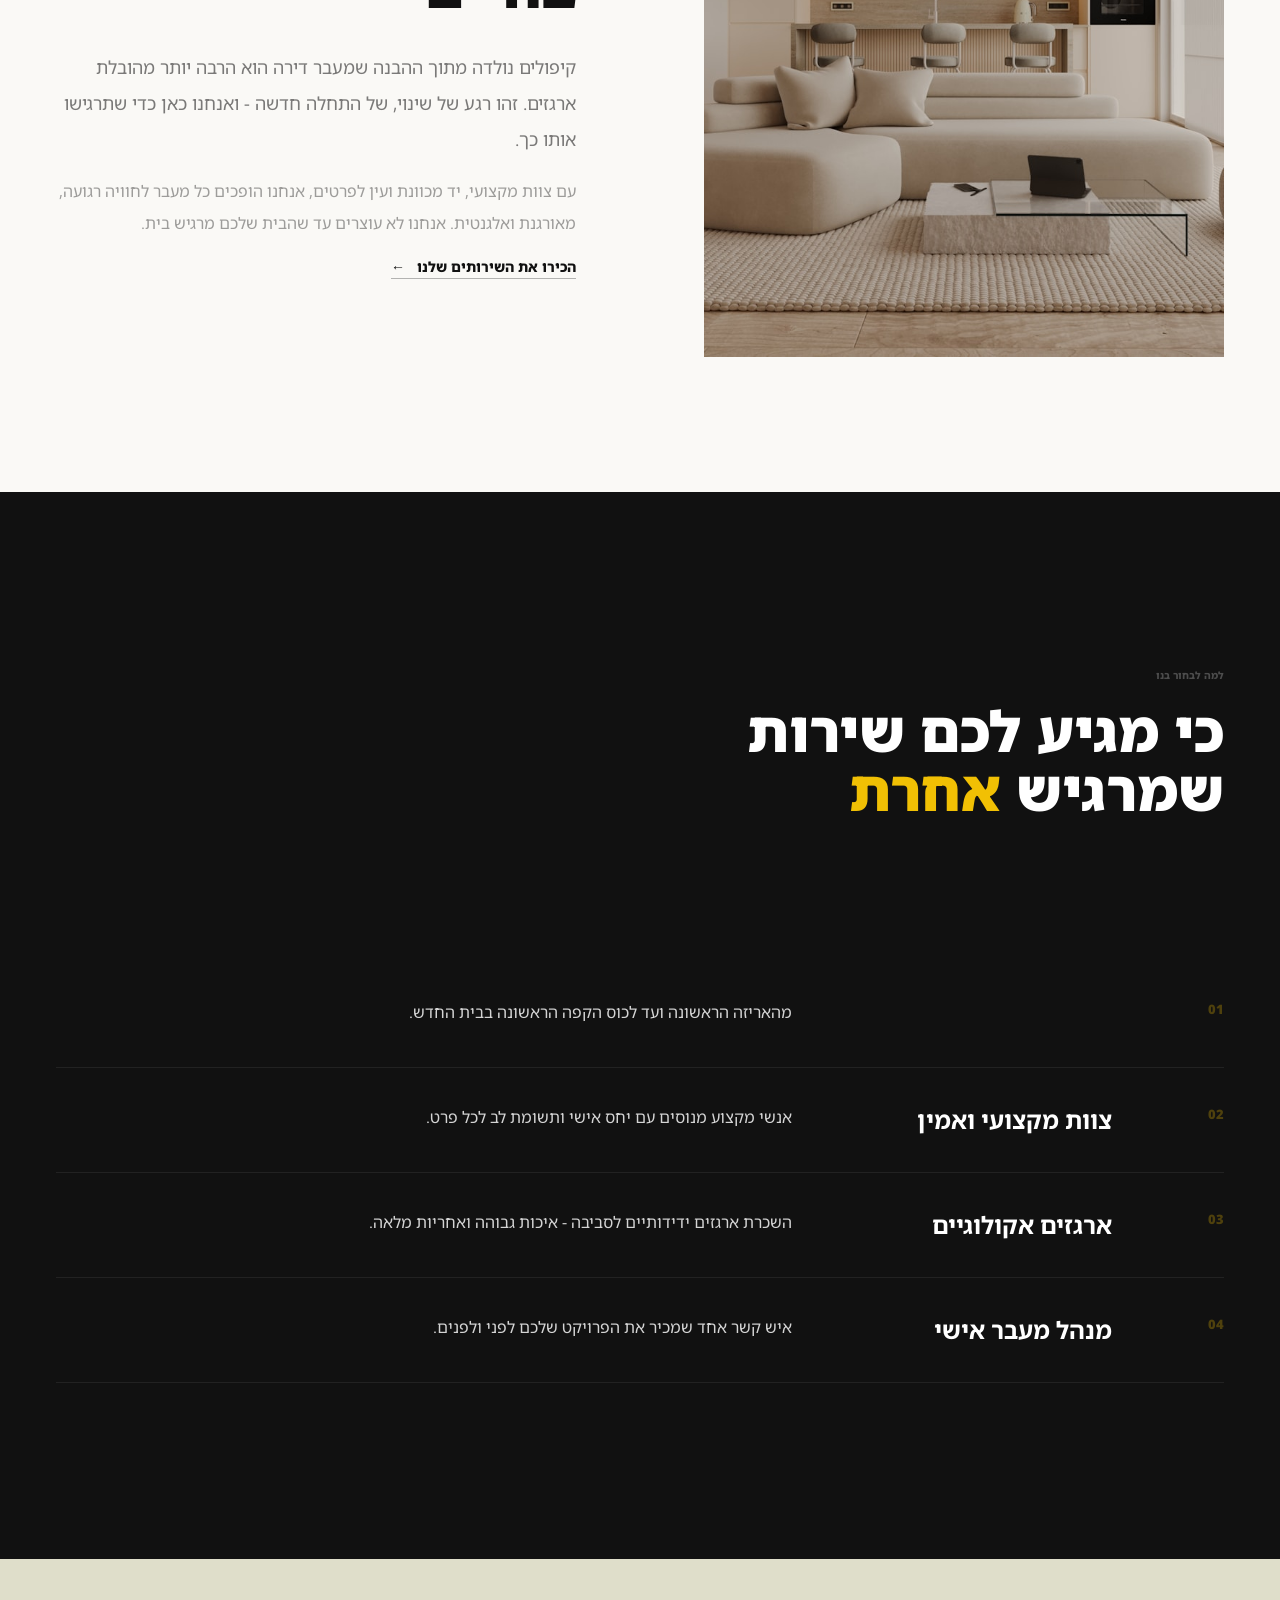
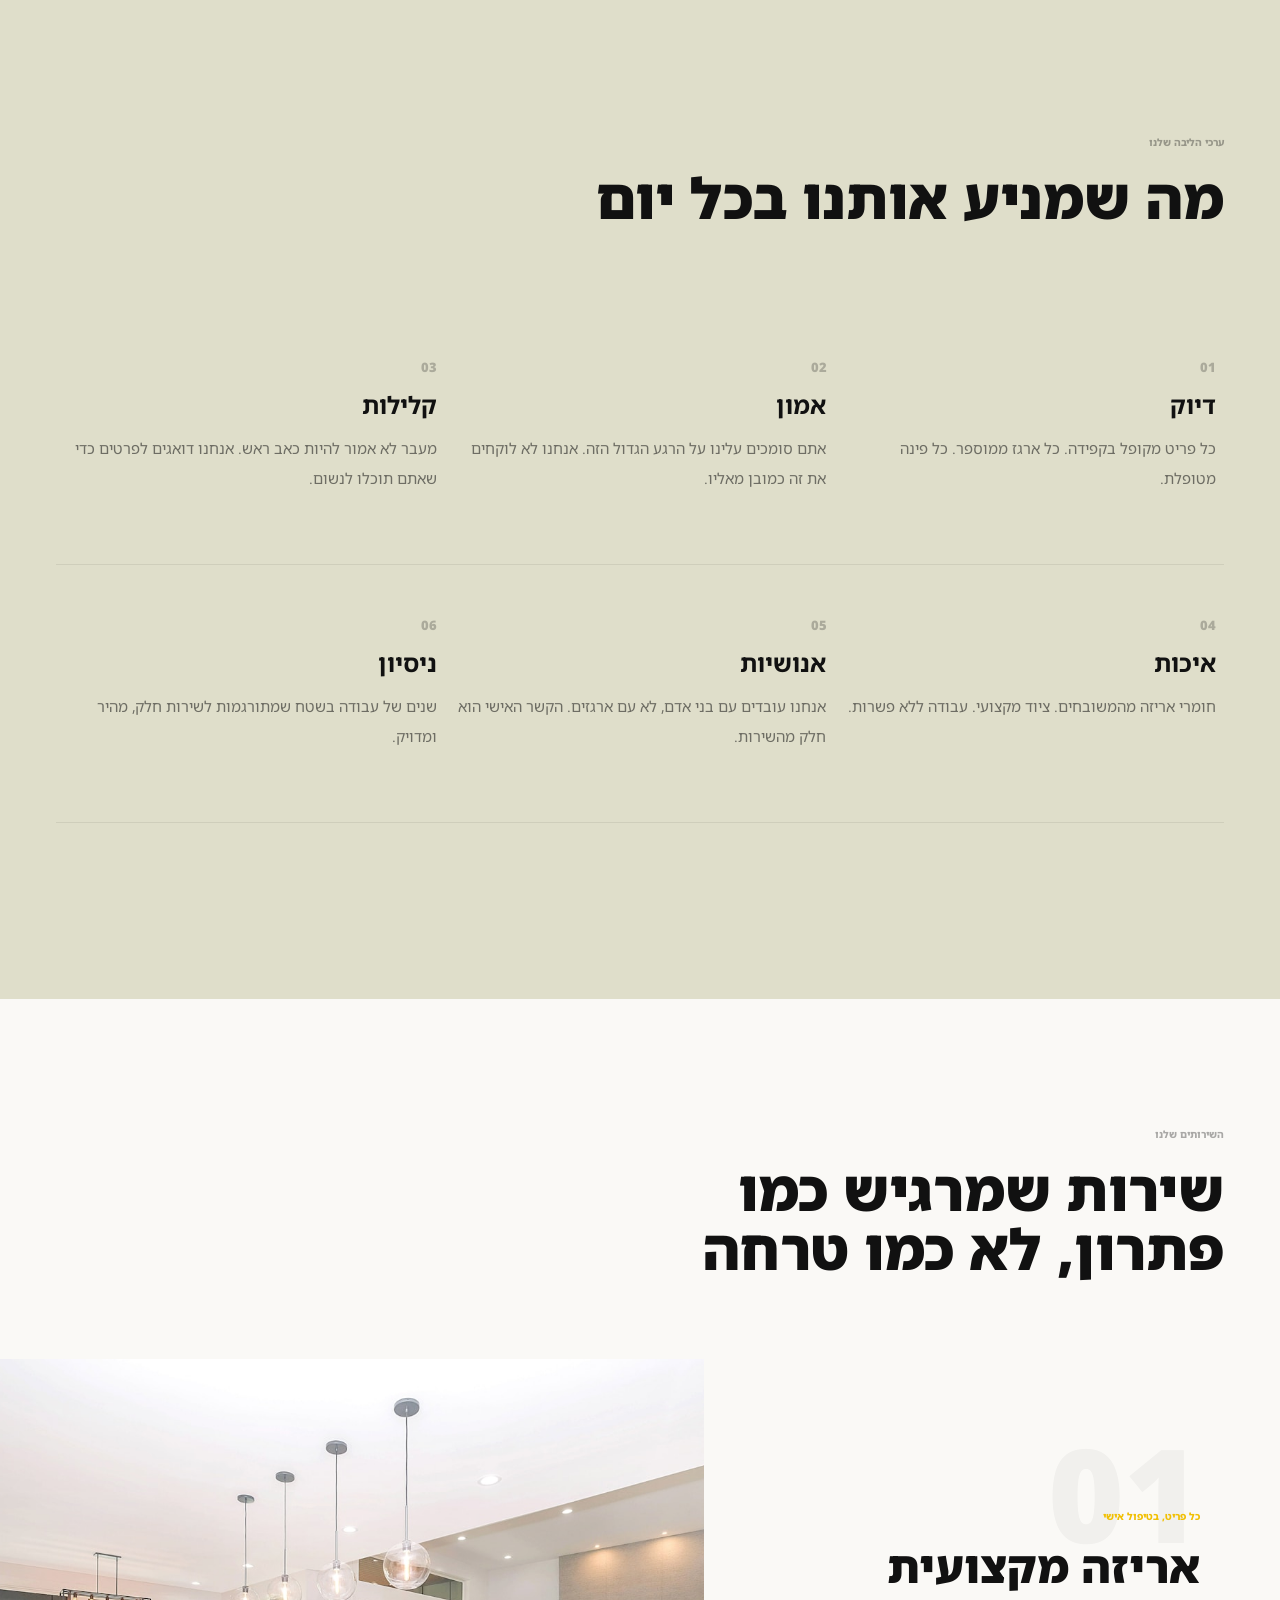
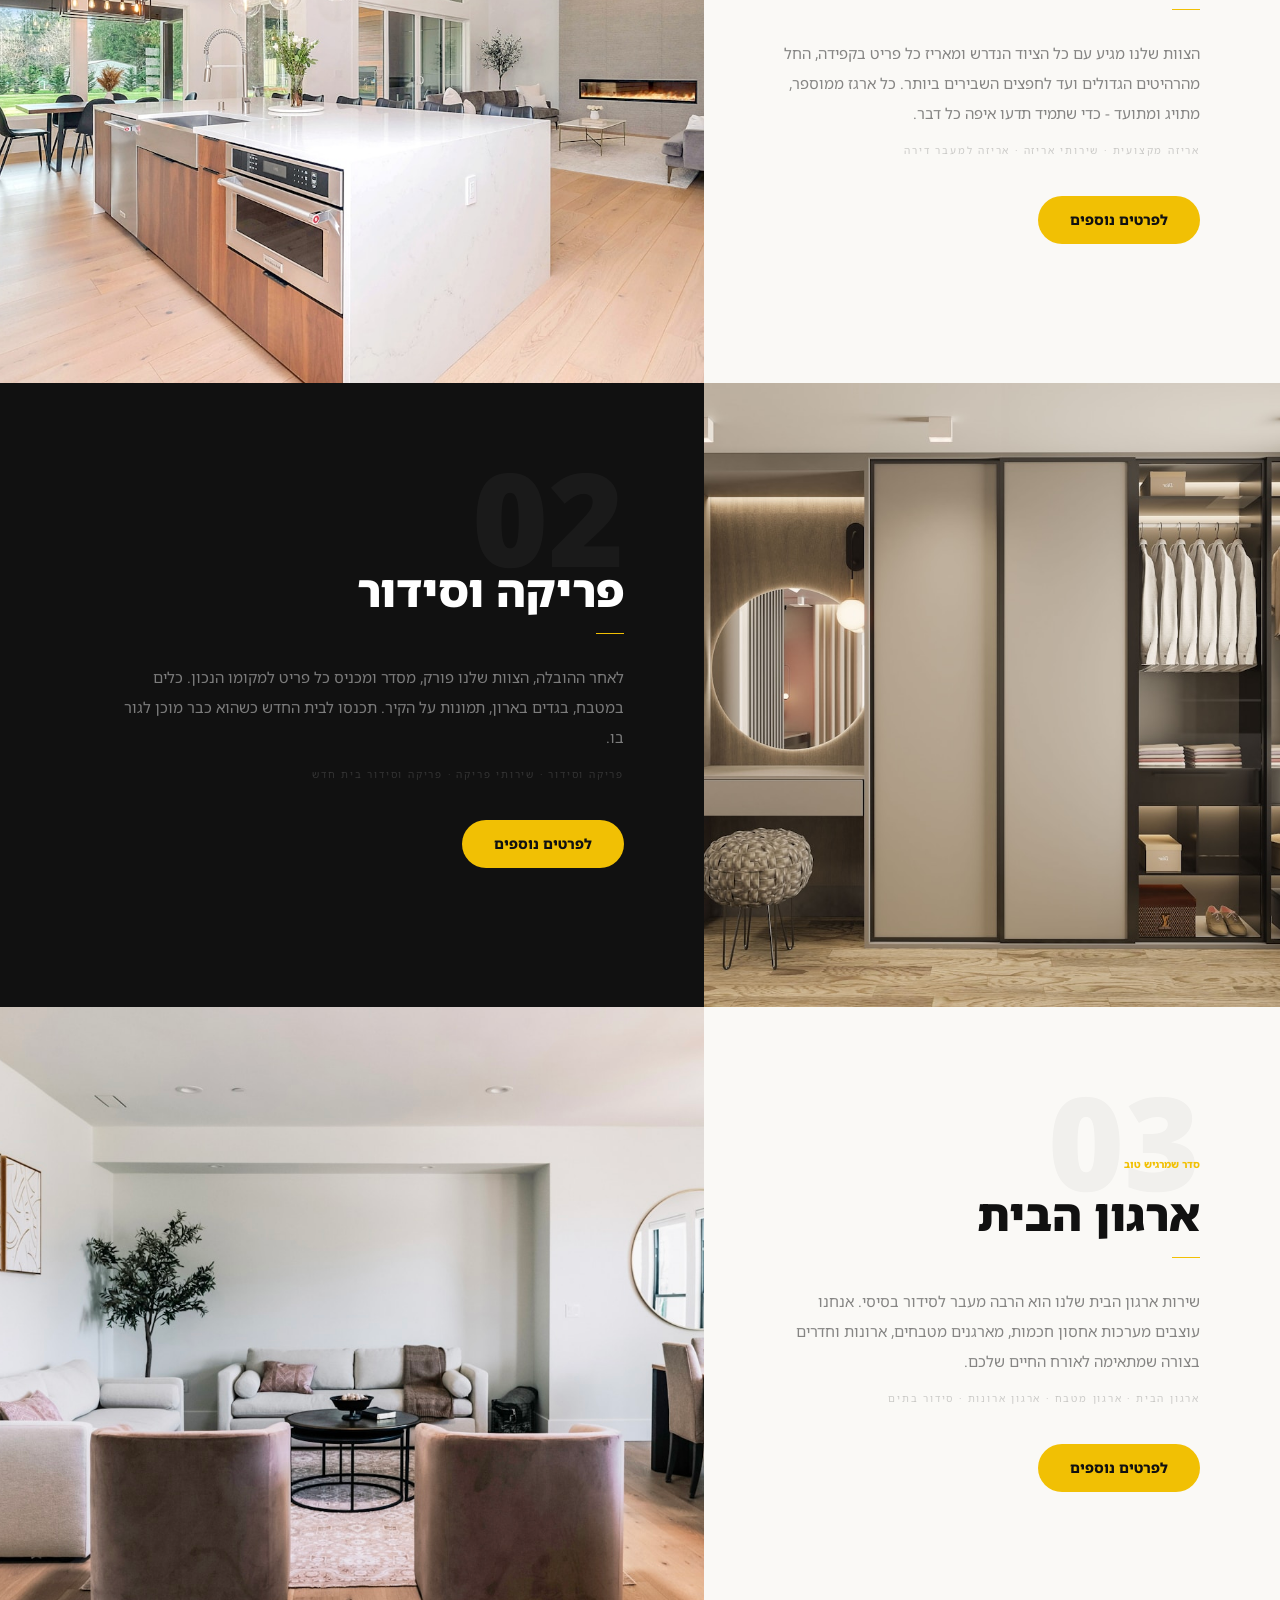
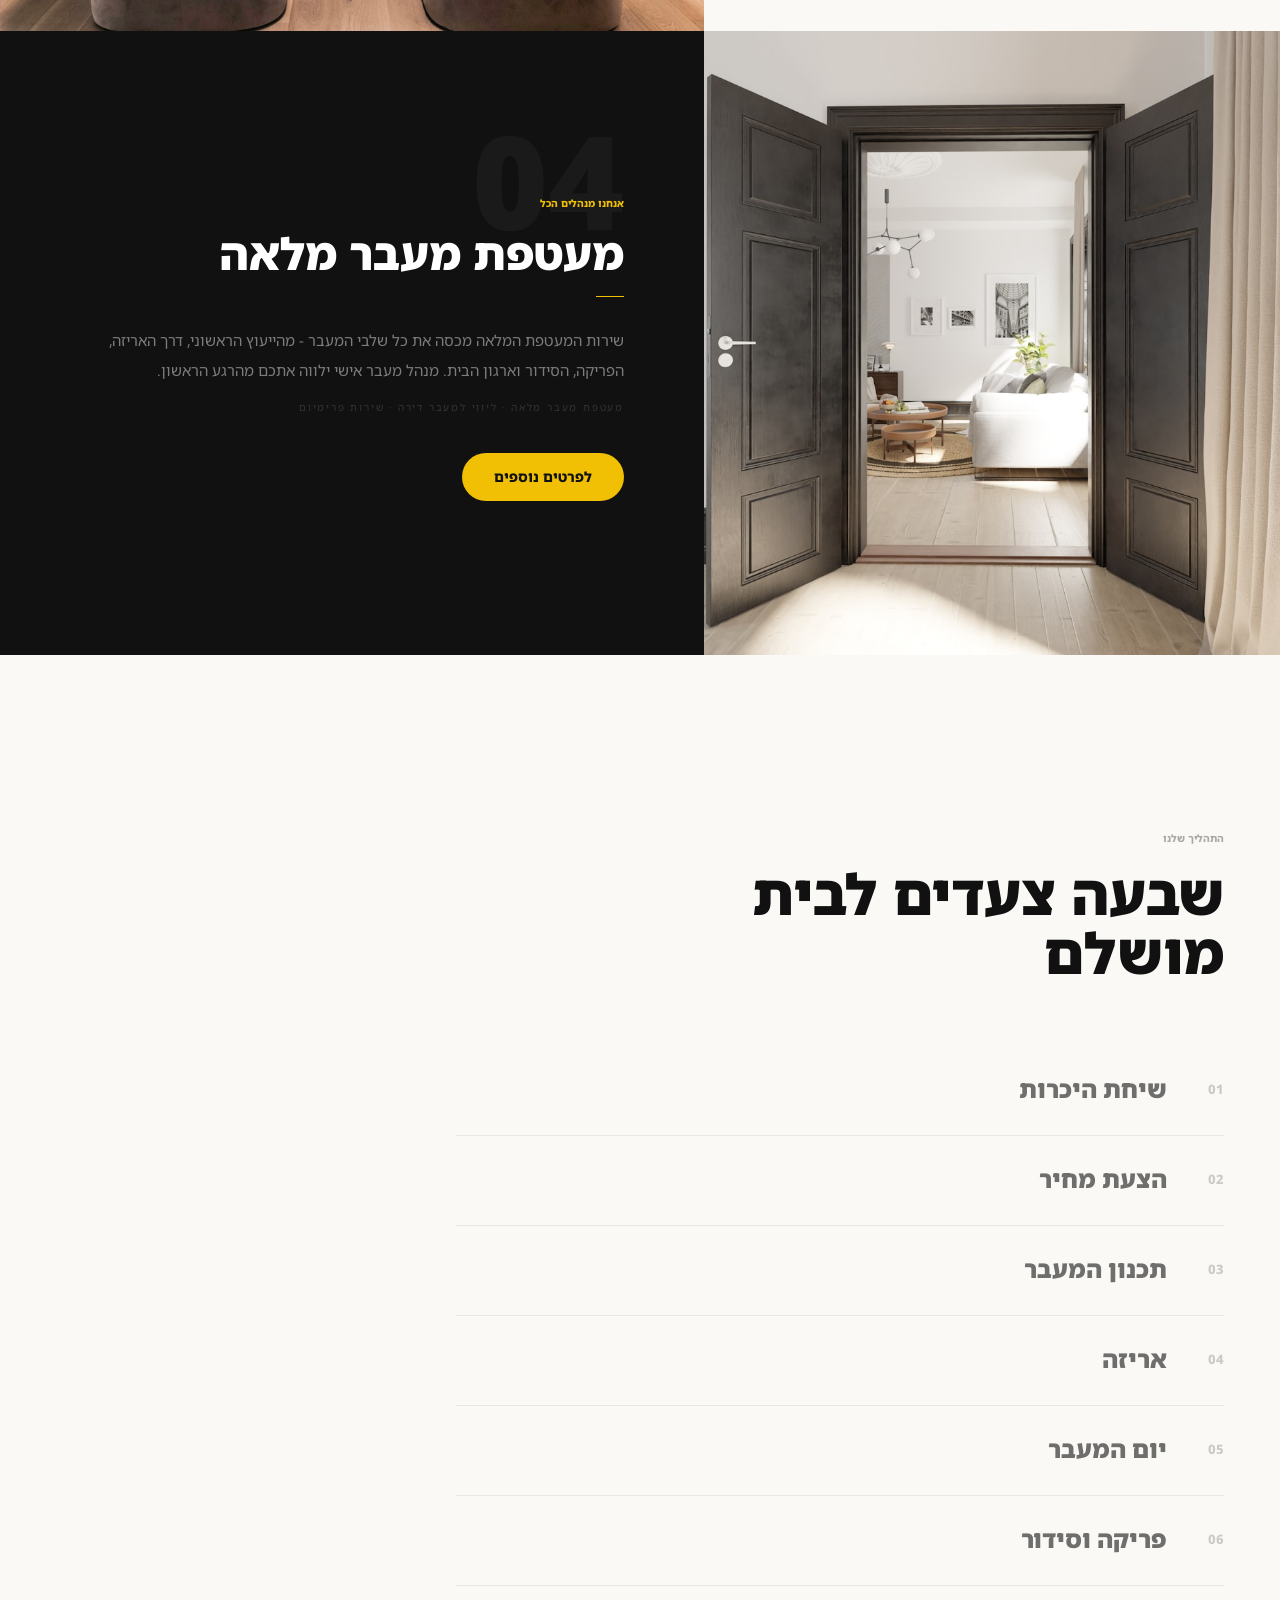
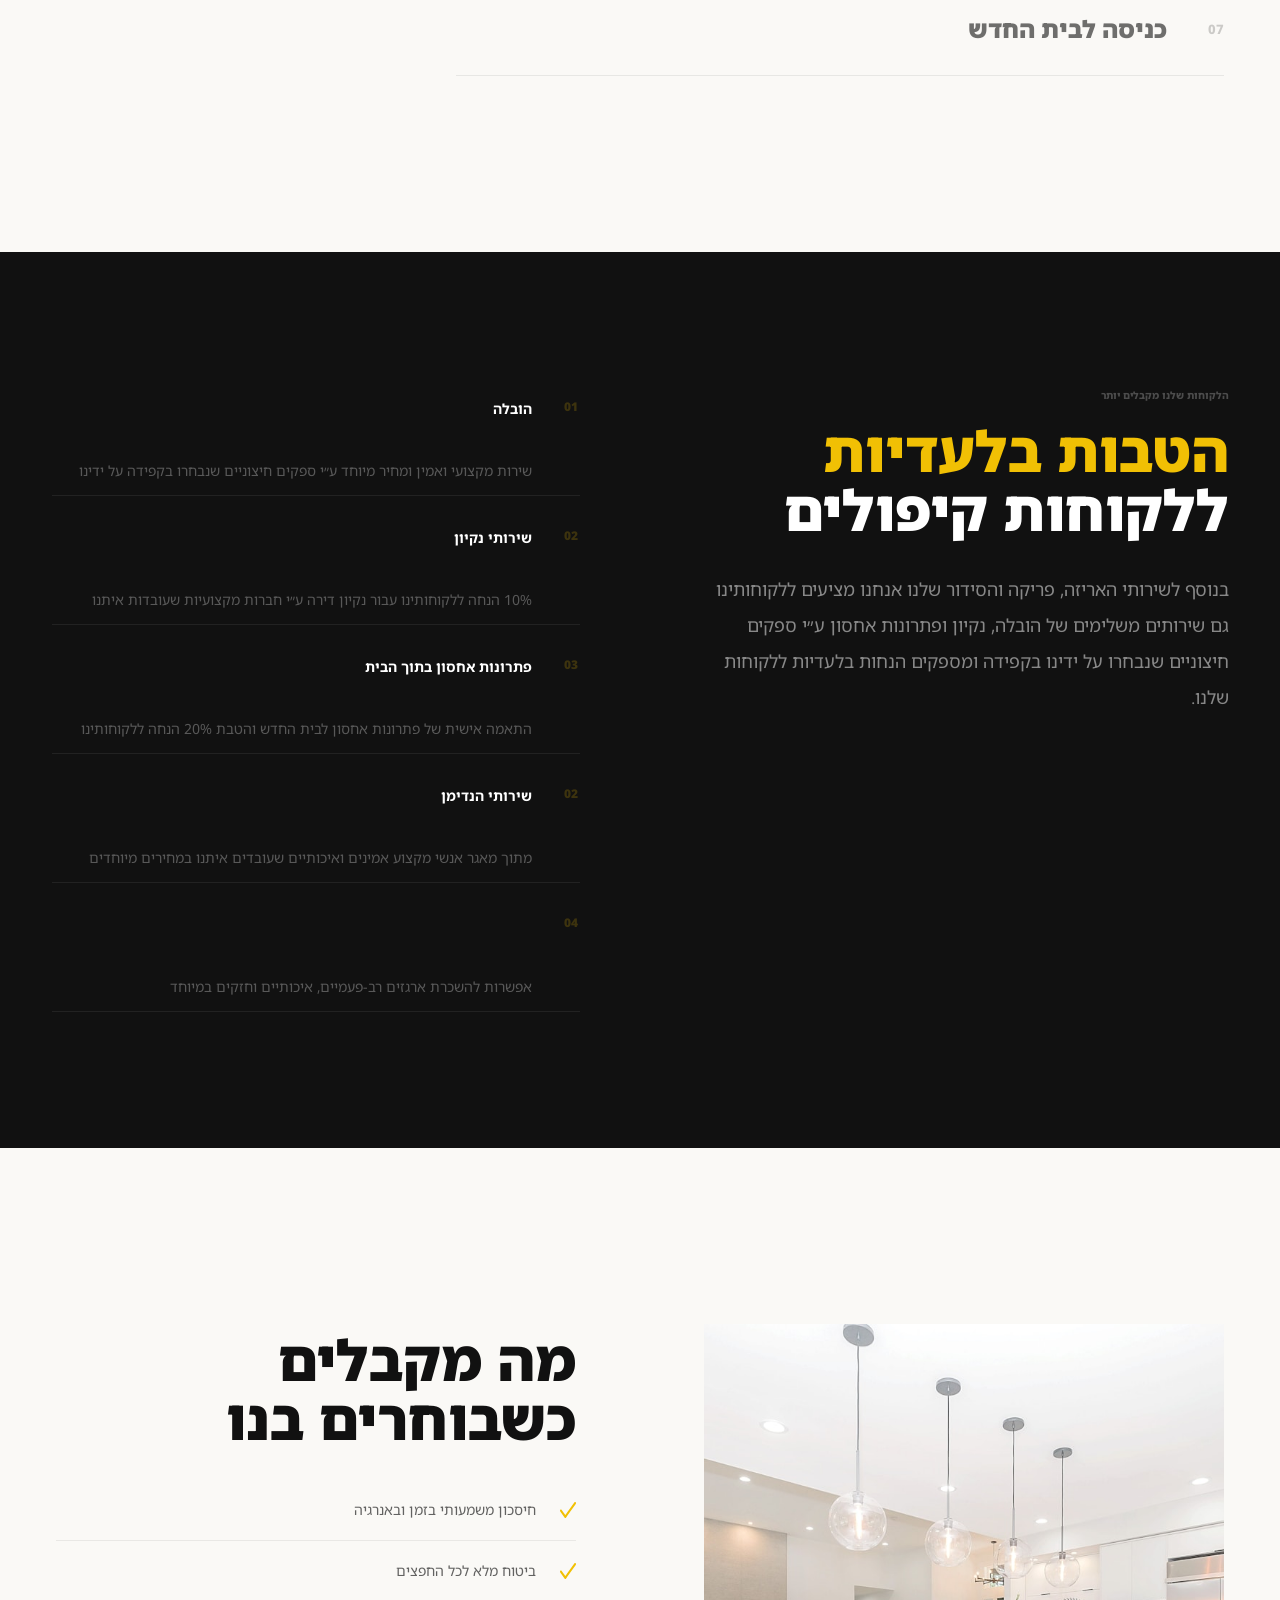
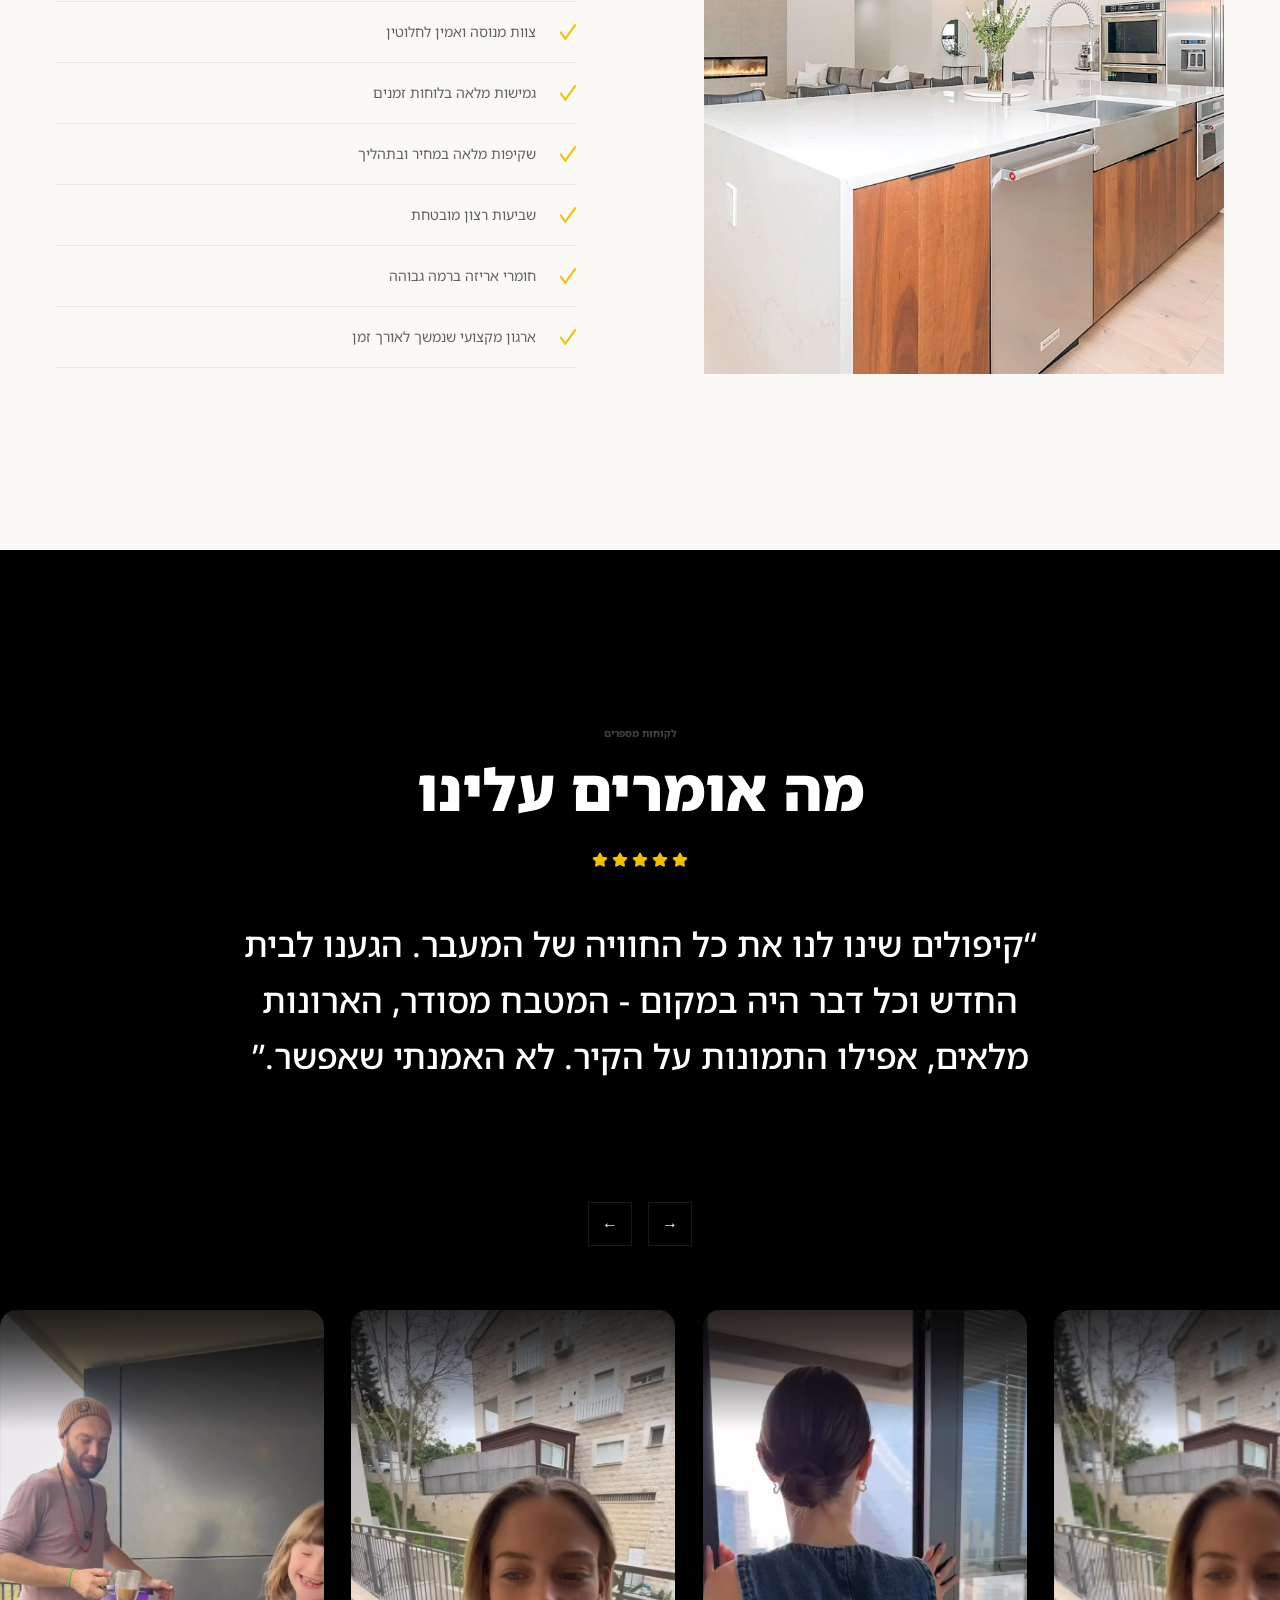
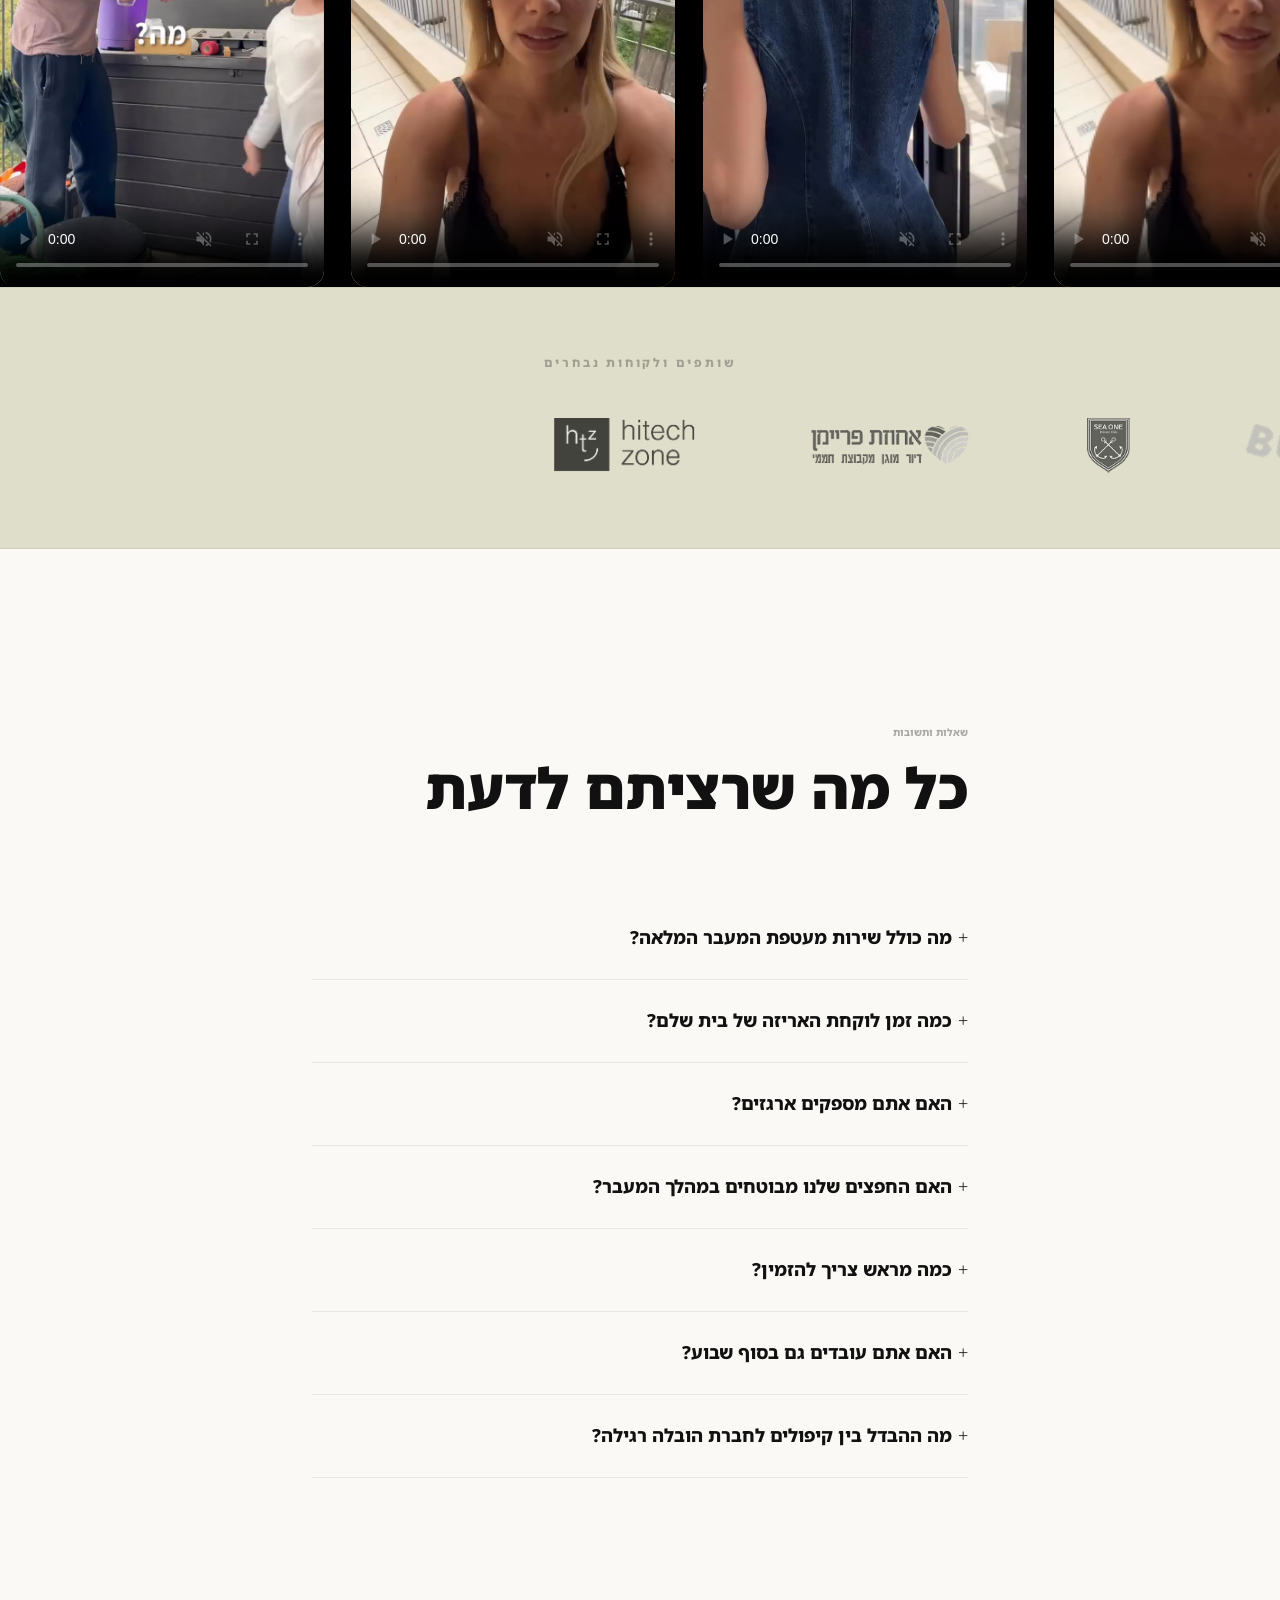
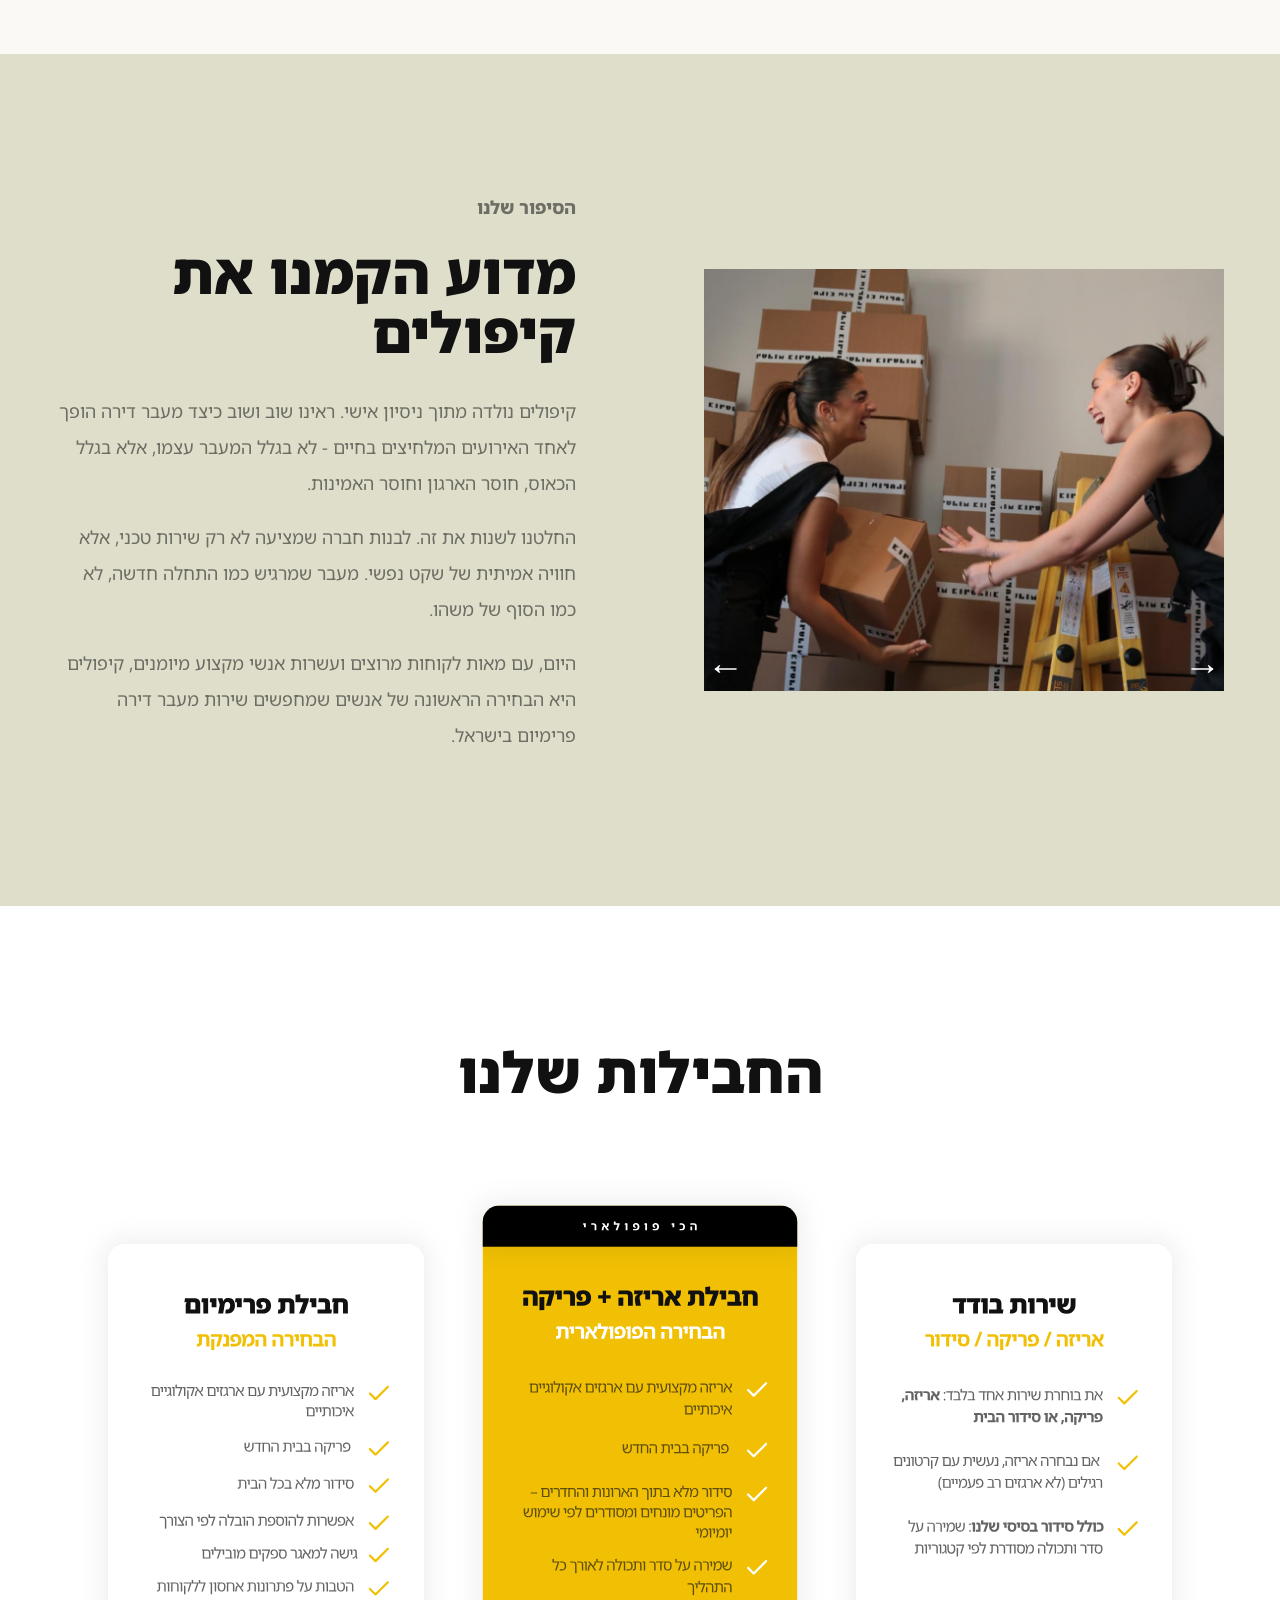
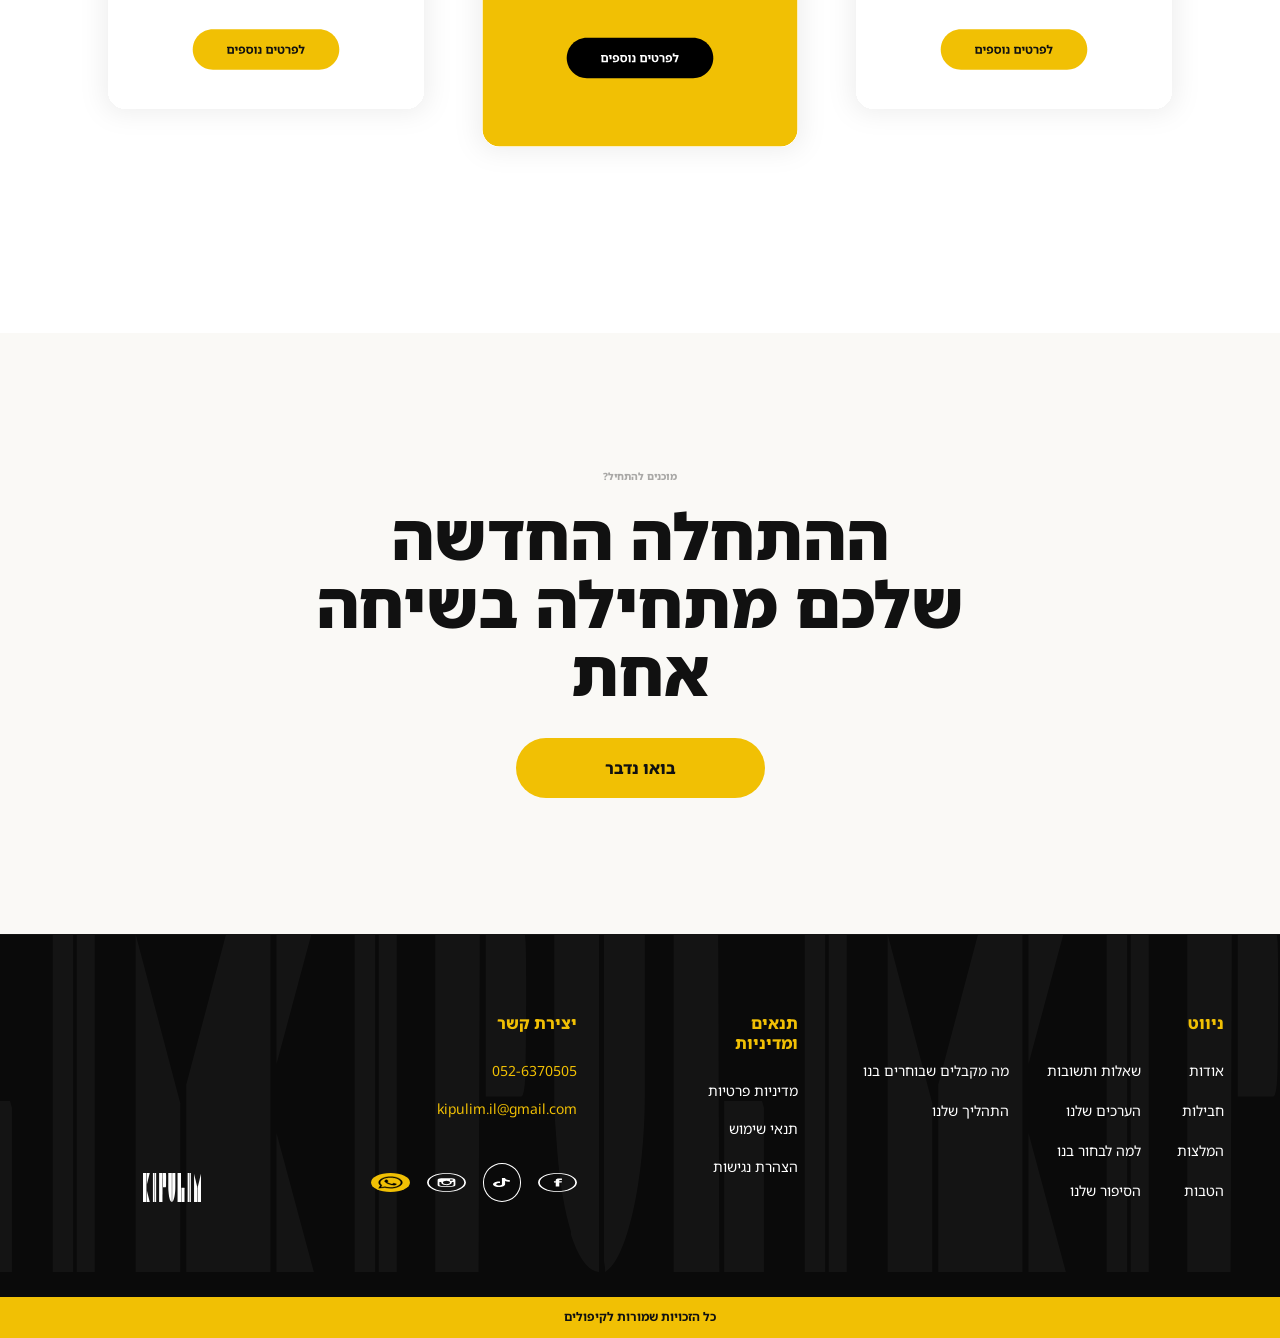
==== commit dfc2c538: "Refine story gallery carousel" ====
--- a/index.html
+++ b/index.html
@@ -397,13 +397,10 @@
             <img src="assets/story-gallery-3.png" alt="תגל טרבלסי, מנהלת קשרי לקוחות" data-story-slide />
             <img src="assets/story-gallery-4.png" alt="אושר אברג׳ל, מנהל צוות" data-story-slide />
           </div>
+          <img class="story-gallery-arrows" src="assets/story-gallery-arrows.svg" alt="" aria-hidden="true" />
           <div class="story-gallery-controls" aria-label="ניווט בגלריית הסיפור">
-            <button type="button" aria-label="לתמונה הקודמת" data-story-prev>
-              <span aria-hidden="true">‹</span>
-            </button>
-            <button type="button" aria-label="לתמונה הבאה" data-story-next>
-              <span aria-hidden="true">›</span>
-            </button>
+            <button type="button" aria-label="לתמונה הקודמת" data-story-prev></button>
+            <button type="button" aria-label="לתמונה הבאה" data-story-next></button>
           </div>
         </div>
         <div class="copy-block">
--- a/styles.css
+++ b/styles.css
@@ -617,36 +617,40 @@
   aspect-ratio: 529 / 429;
   overflow: hidden;
   background: var(--sage);
+  --story-index: 0;
 }
 
 .story-gallery-slides {
-  position: relative;
+  display: flex;
+  direction: ltr;
   width: 100%;
   height: 100%;
+  transform: translateX(calc(var(--story-index) * -100%));
+  transition: transform 760ms cubic-bezier(0.22, 1, 0.36, 1);
+  will-change: transform;
 }
 
 .story-gallery-slides img {
-  position: absolute;
-  inset: 0;
+  flex: 0 0 100%;
   width: 100%;
   height: 100%;
   object-fit: cover;
-  opacity: 0;
-  transform: scale(1.015);
-  transition:
-    opacity 680ms ease,
-    transform 900ms ease;
-}
-
-.story-gallery-slides img.is-active {
-  opacity: 1;
-  transform: scale(1);
+}
+
+.story-gallery-arrows {
+  position: absolute;
+  inset: auto 0 0;
+  z-index: 2;
+  width: 100%;
+  height: 44px;
+  object-fit: fill;
+  pointer-events: none;
 }
 
 .story-gallery-controls {
   position: absolute;
   inset: auto 0 0;
-  z-index: 2;
+  z-index: 3;
   display: flex;
   justify-content: space-between;
   pointer-events: none;
@@ -657,25 +661,17 @@
   height: 44px;
   border: 0;
   border-radius: 0;
-  background: var(--yellow);
-  color: var(--black);
+  background: transparent;
+  color: transparent;
   cursor: pointer;
   pointer-events: auto;
-  display: grid;
-  place-items: center;
-  font: inherit;
-  font-size: 28px;
-  line-height: 1;
-  font-weight: 500;
-  transition:
-    transform 180ms ease,
-    background 180ms ease;
+  transition: transform 180ms ease;
 }
 
 .story-gallery-controls button:hover,
 .story-gallery-controls button:focus-visible {
-  transform: scale(1.04);
-  background: #ffd322;
+  transform: scale(1.08);
+  background: transparent;
 }
 
 .copy-block {
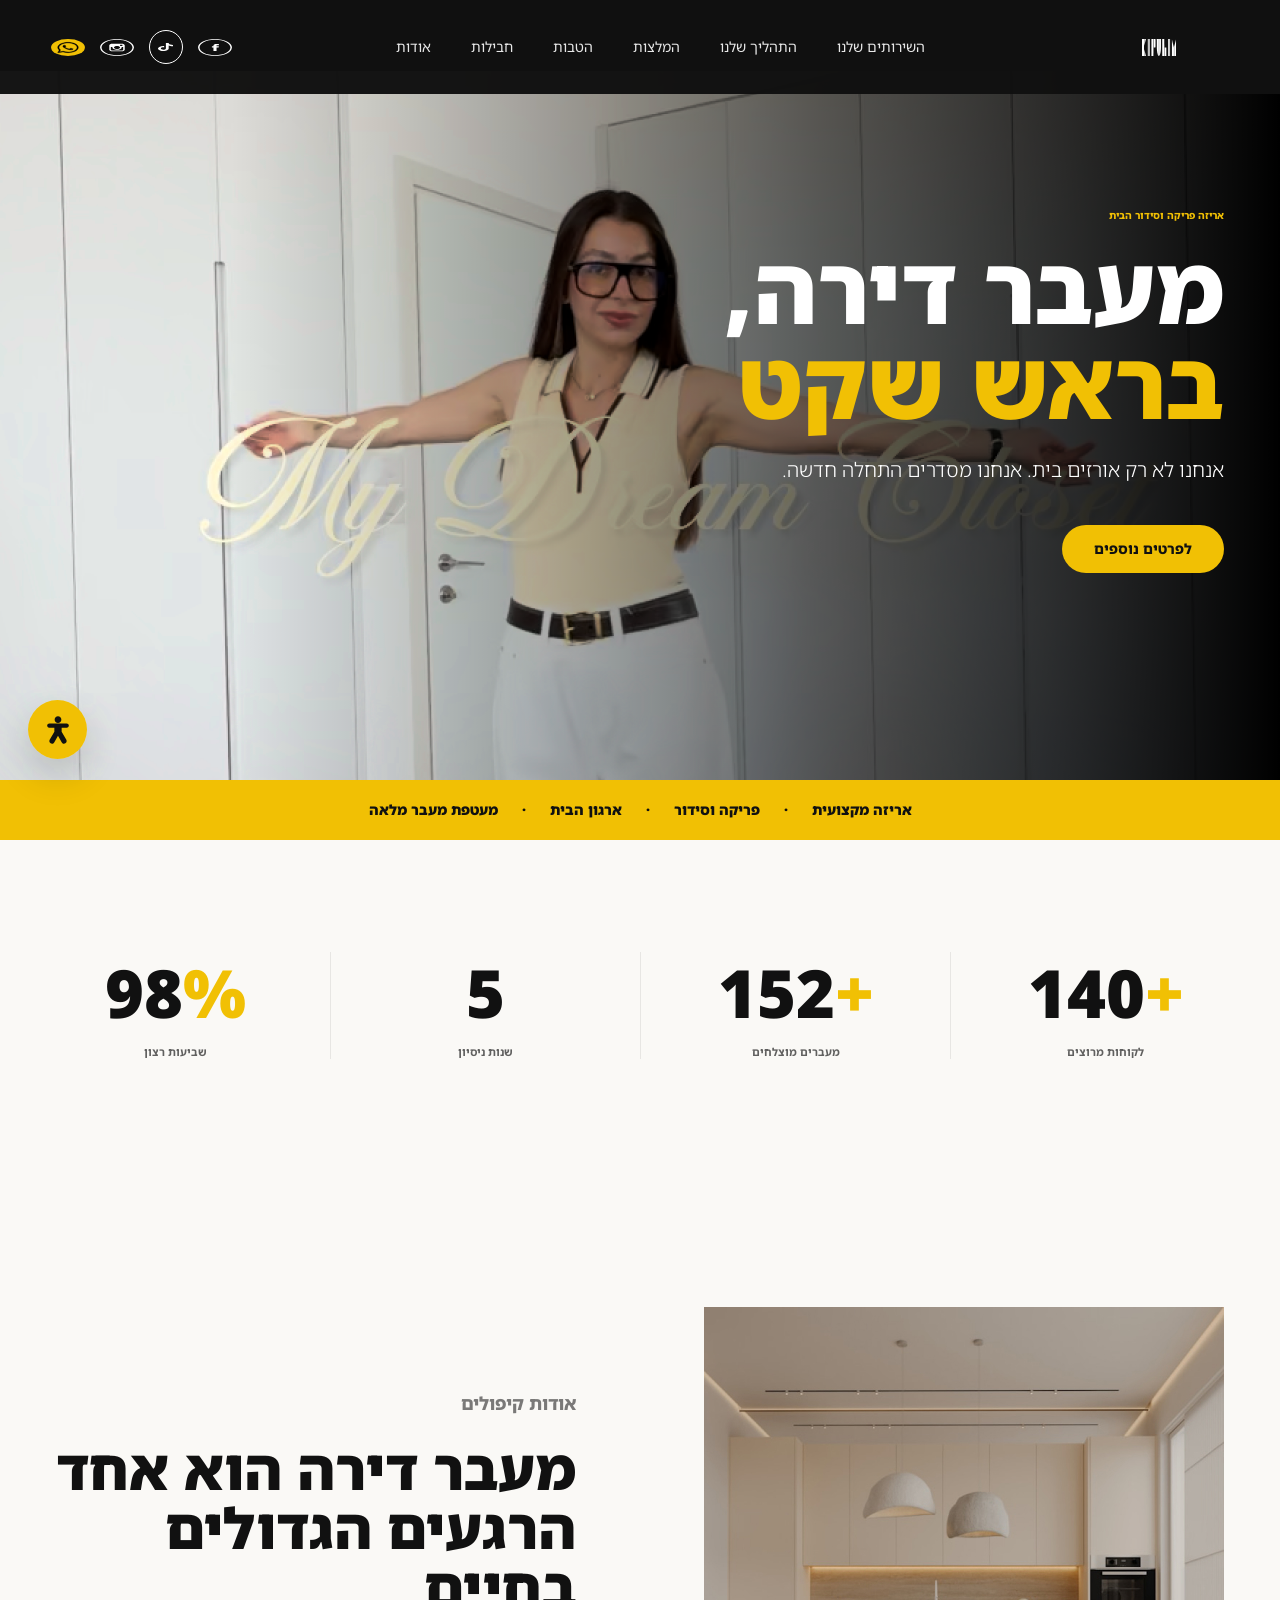
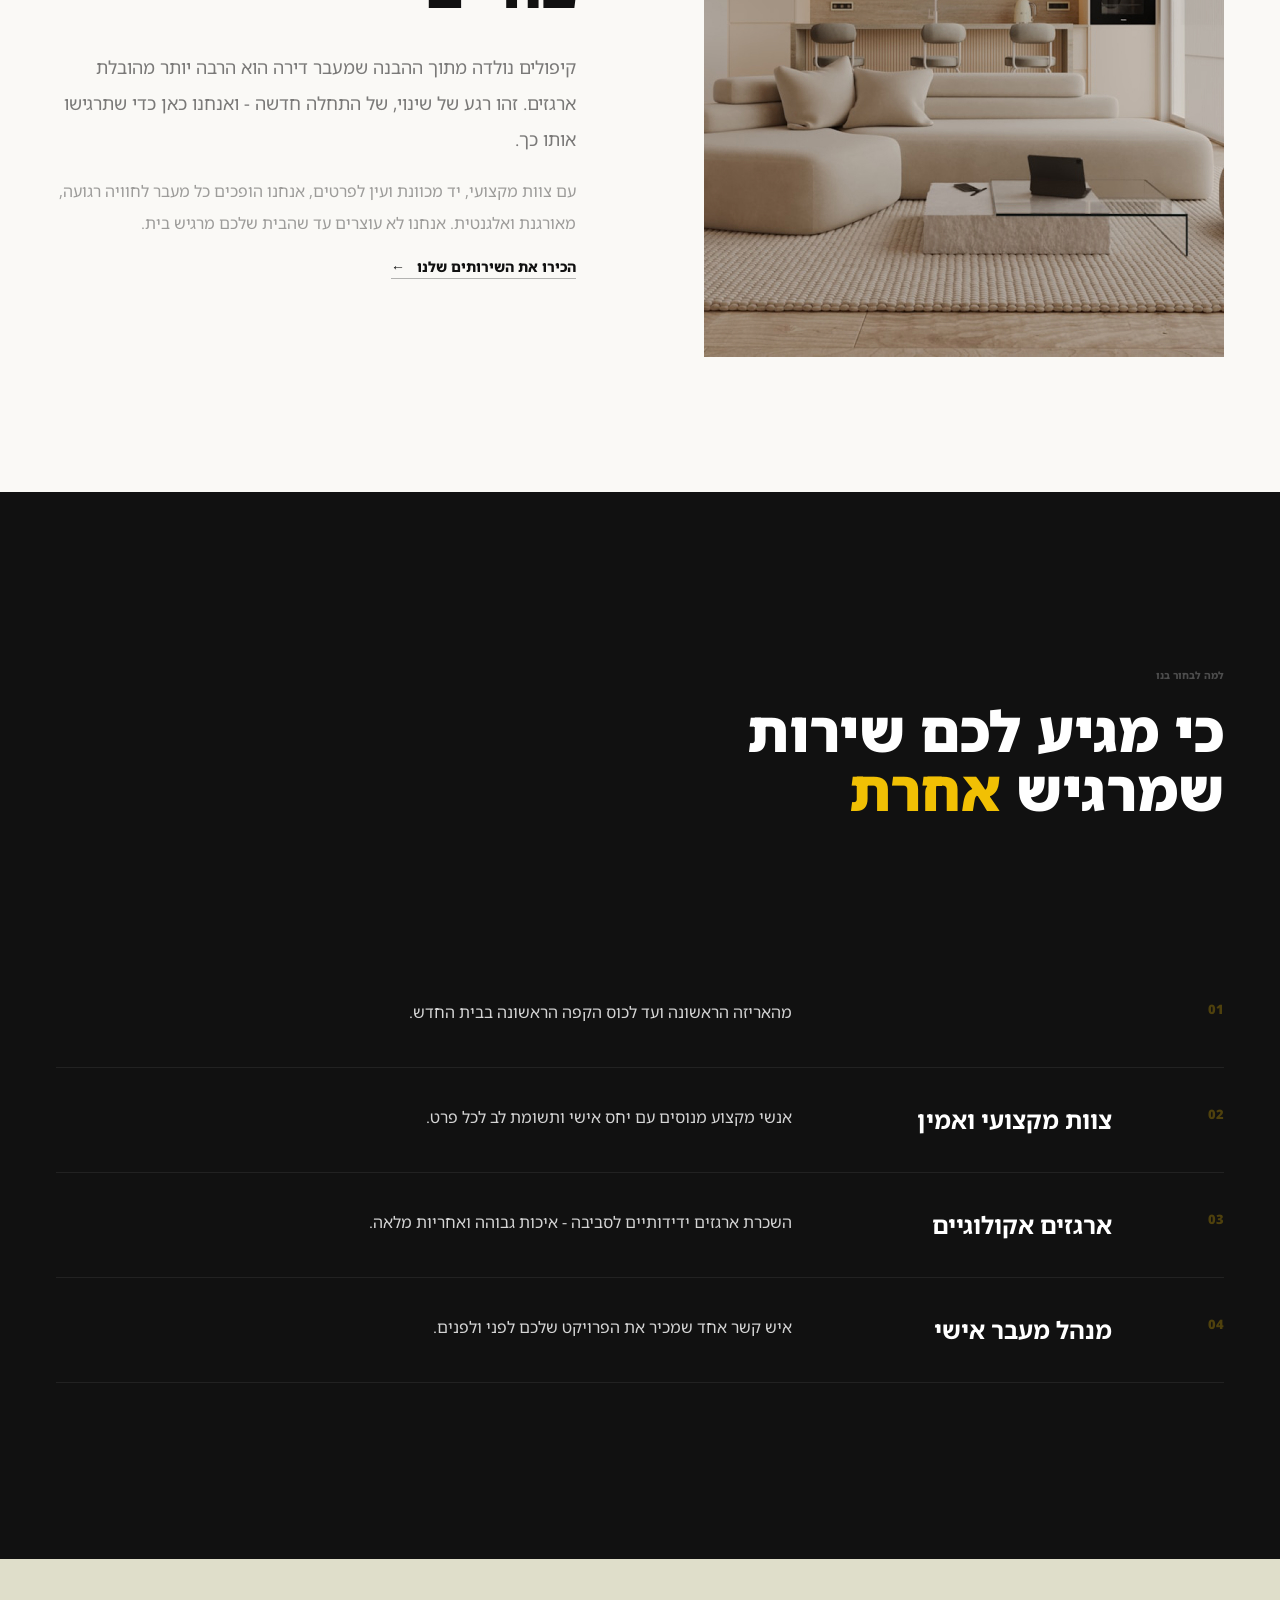
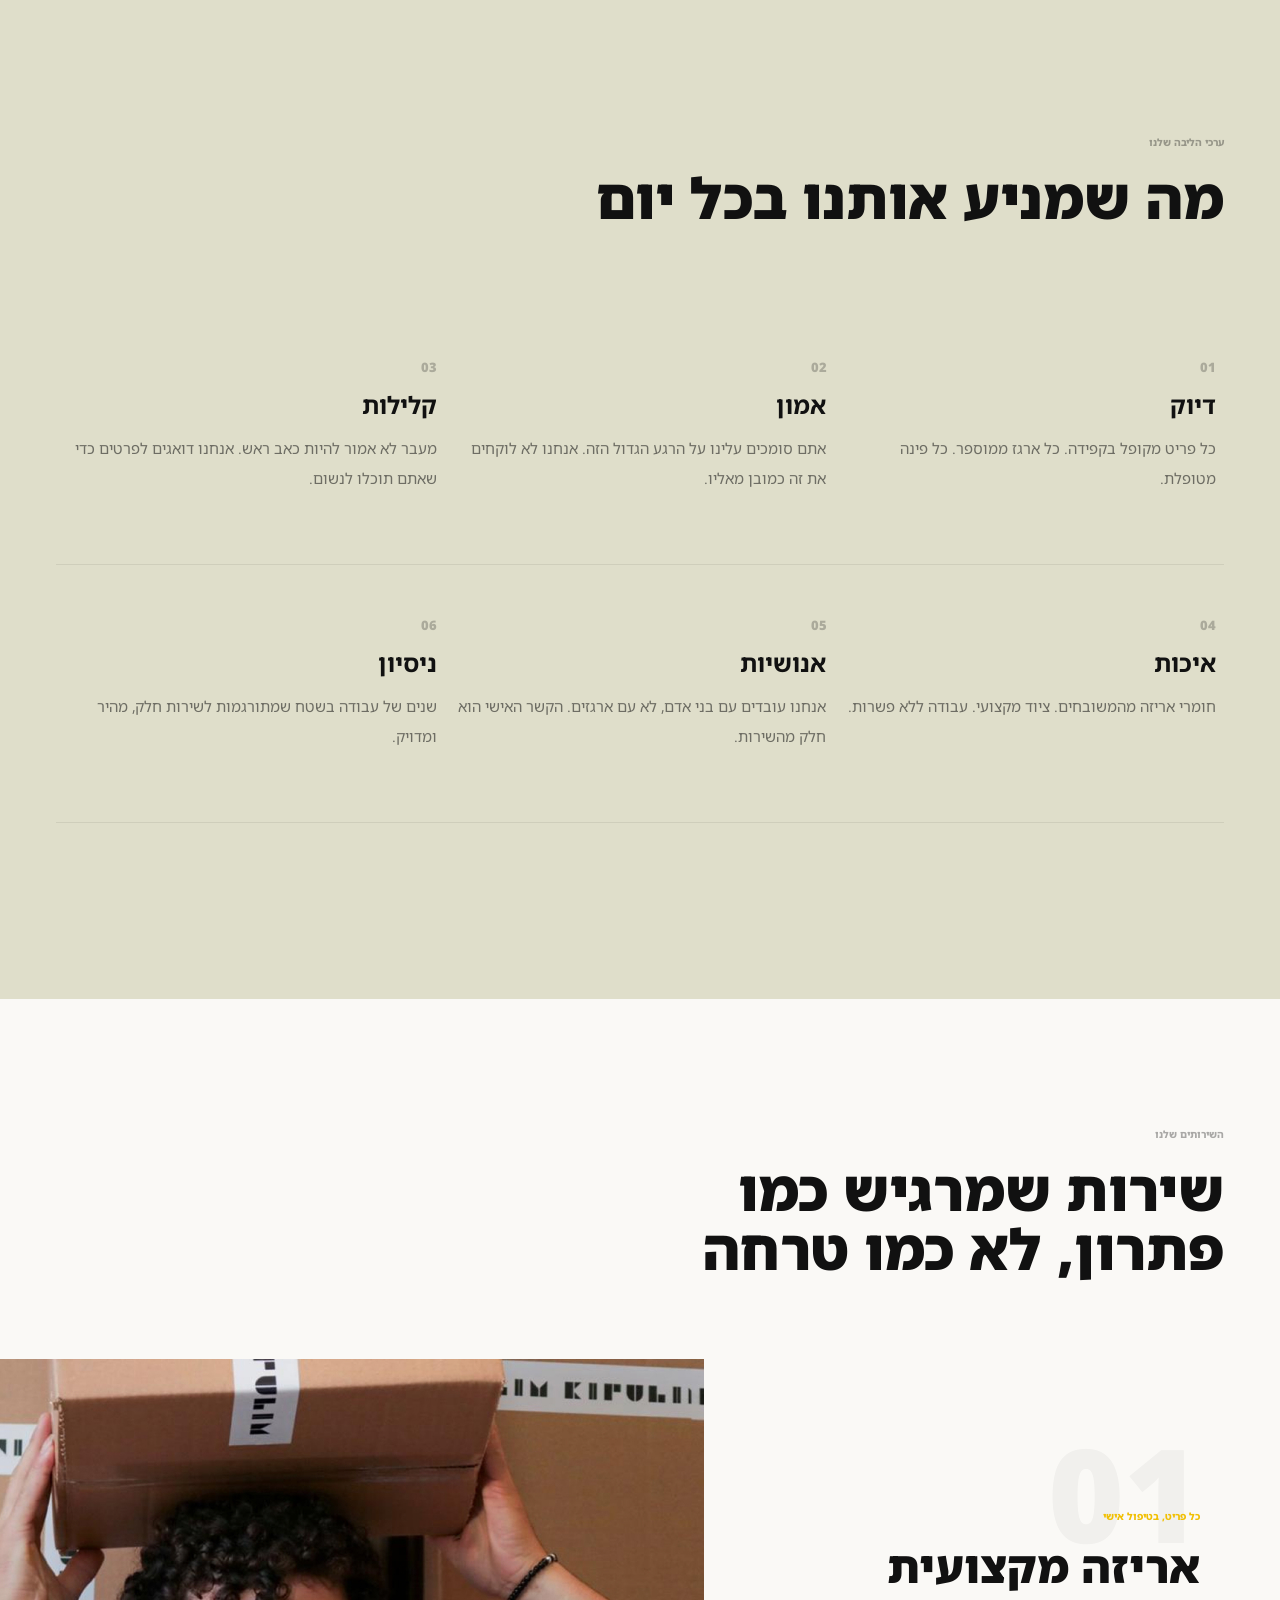
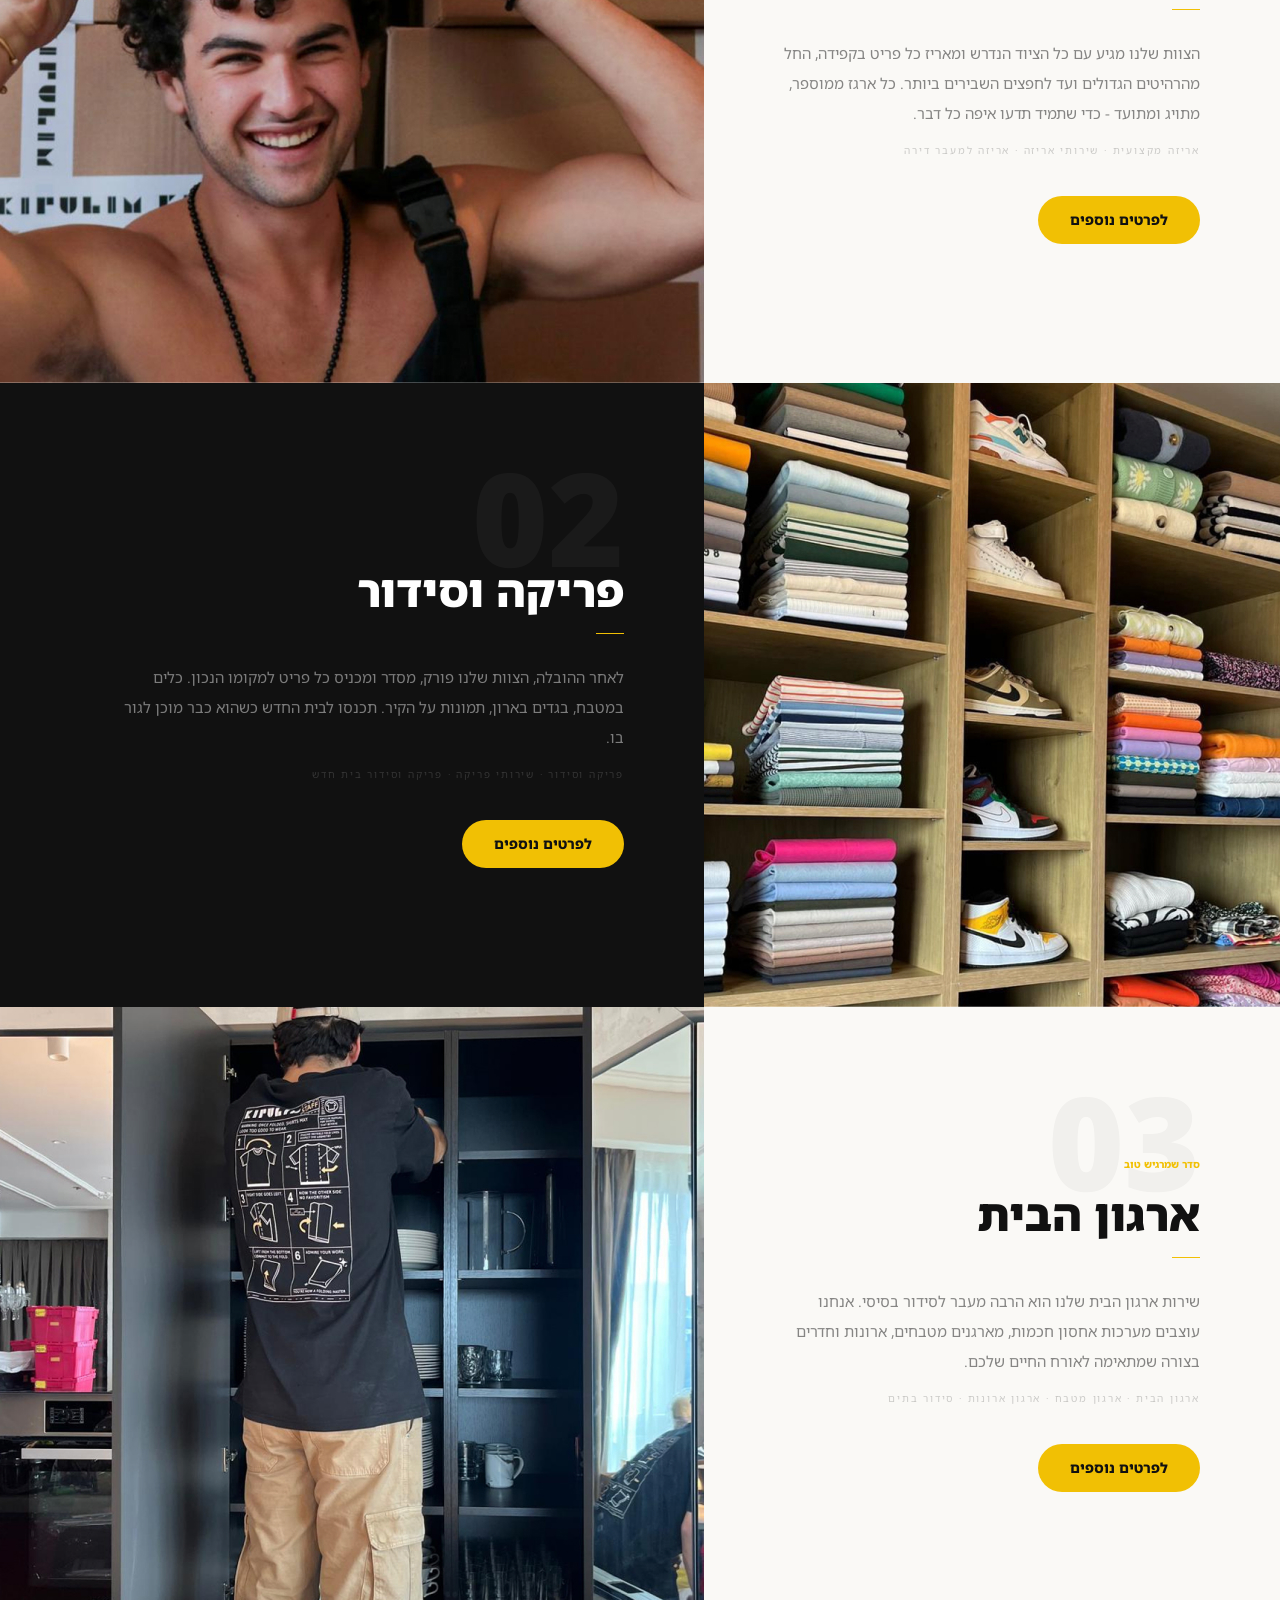
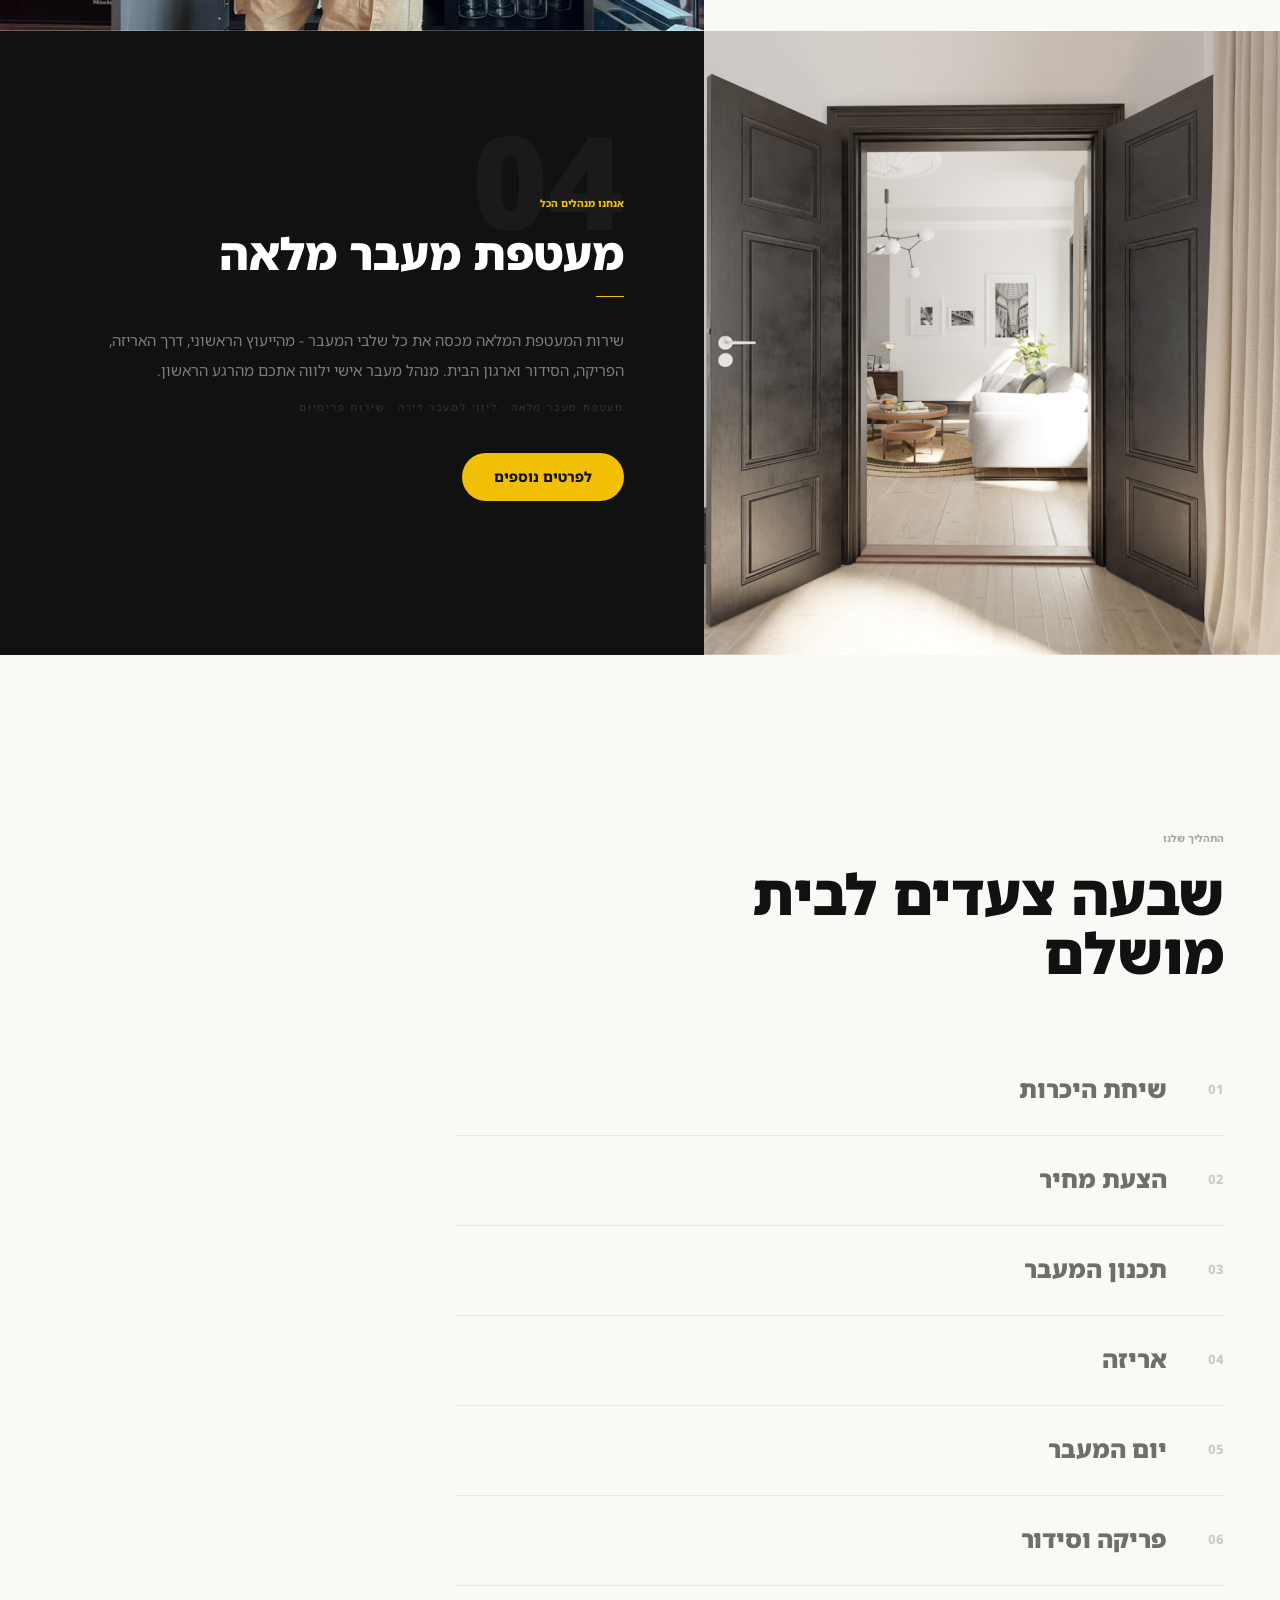
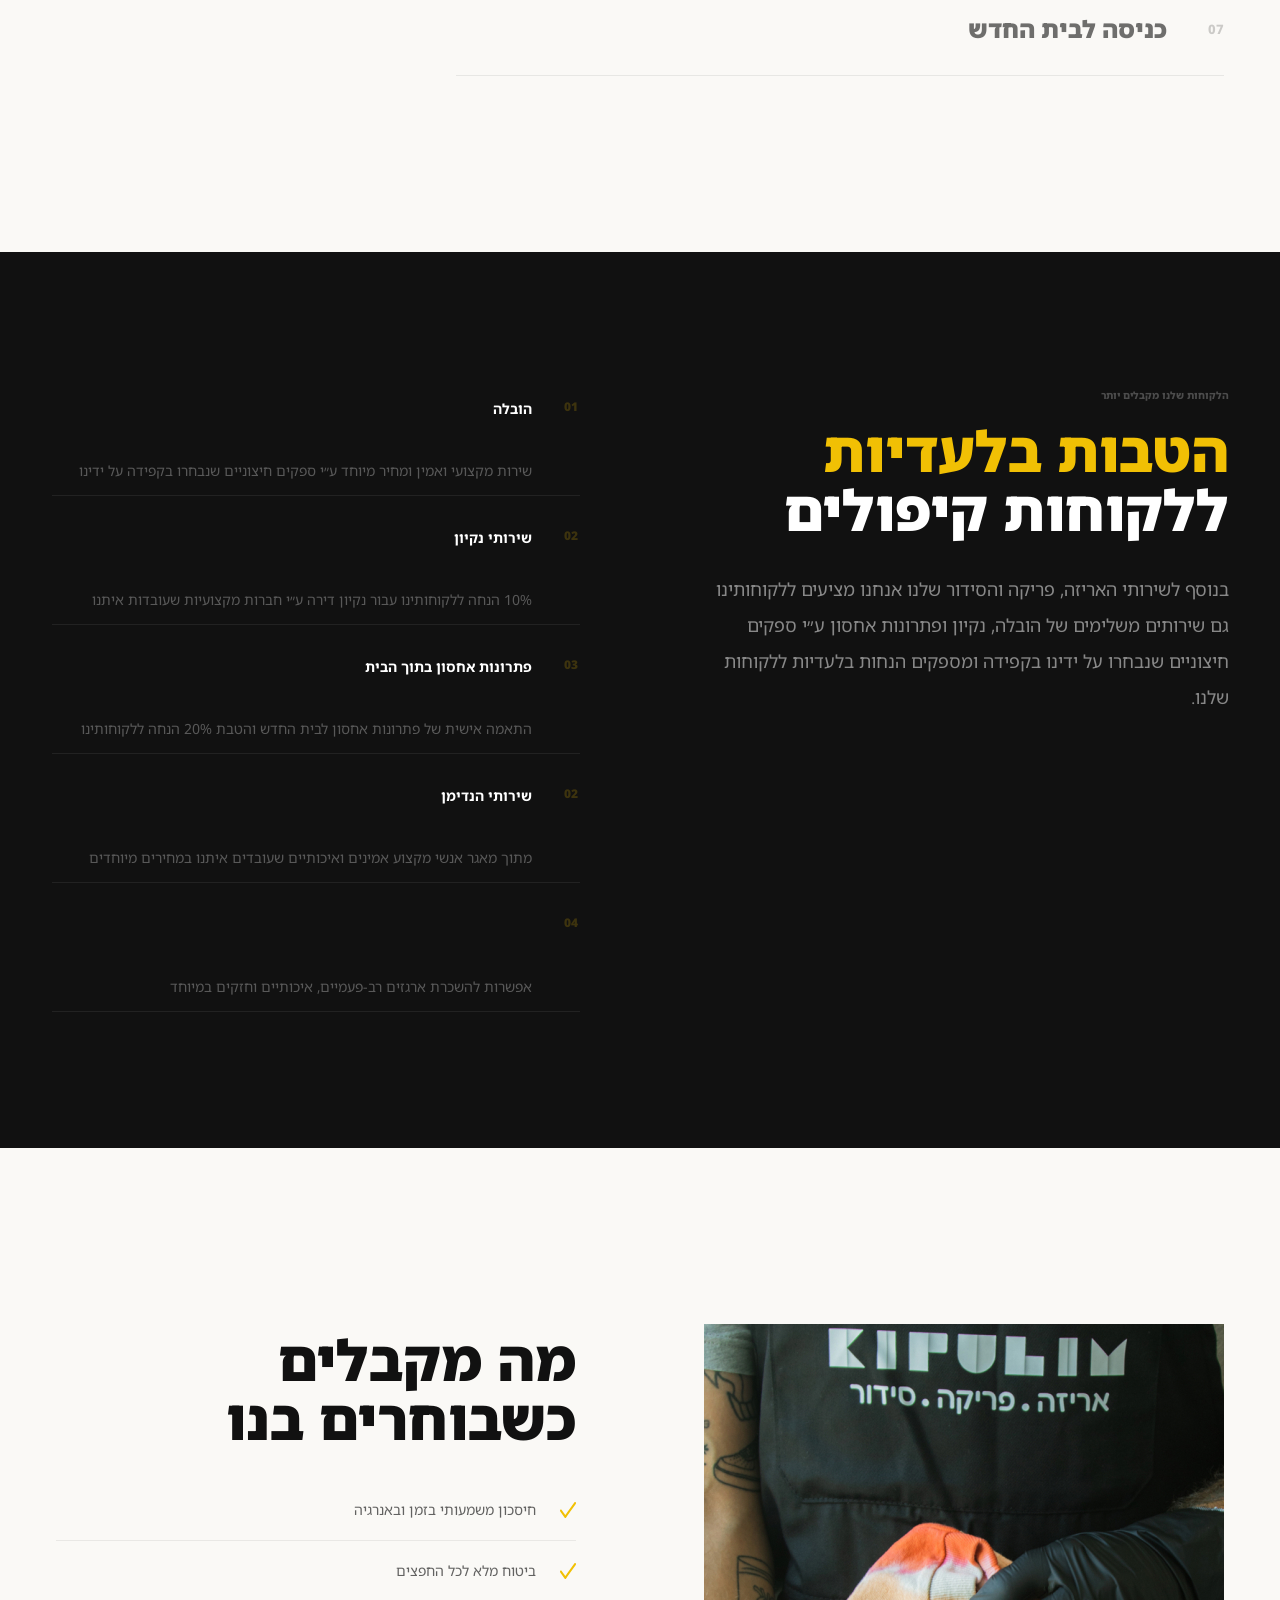
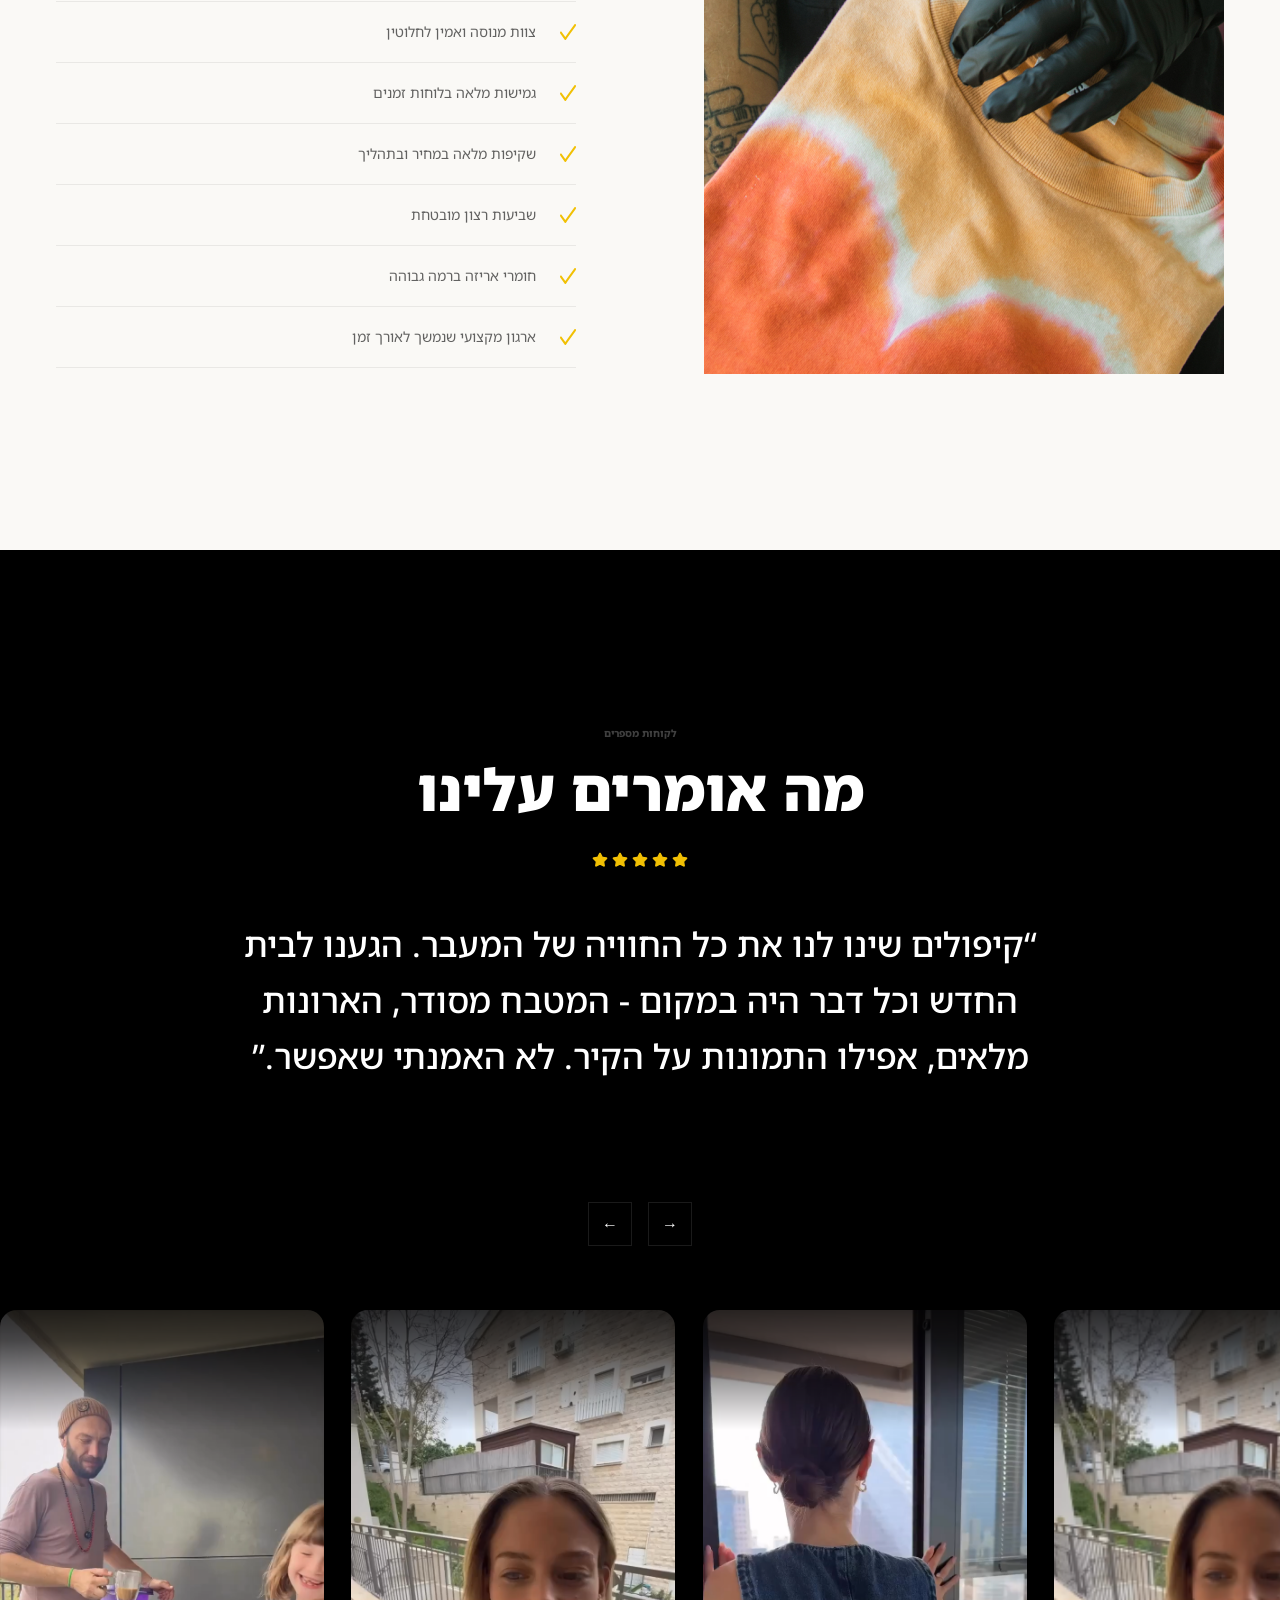
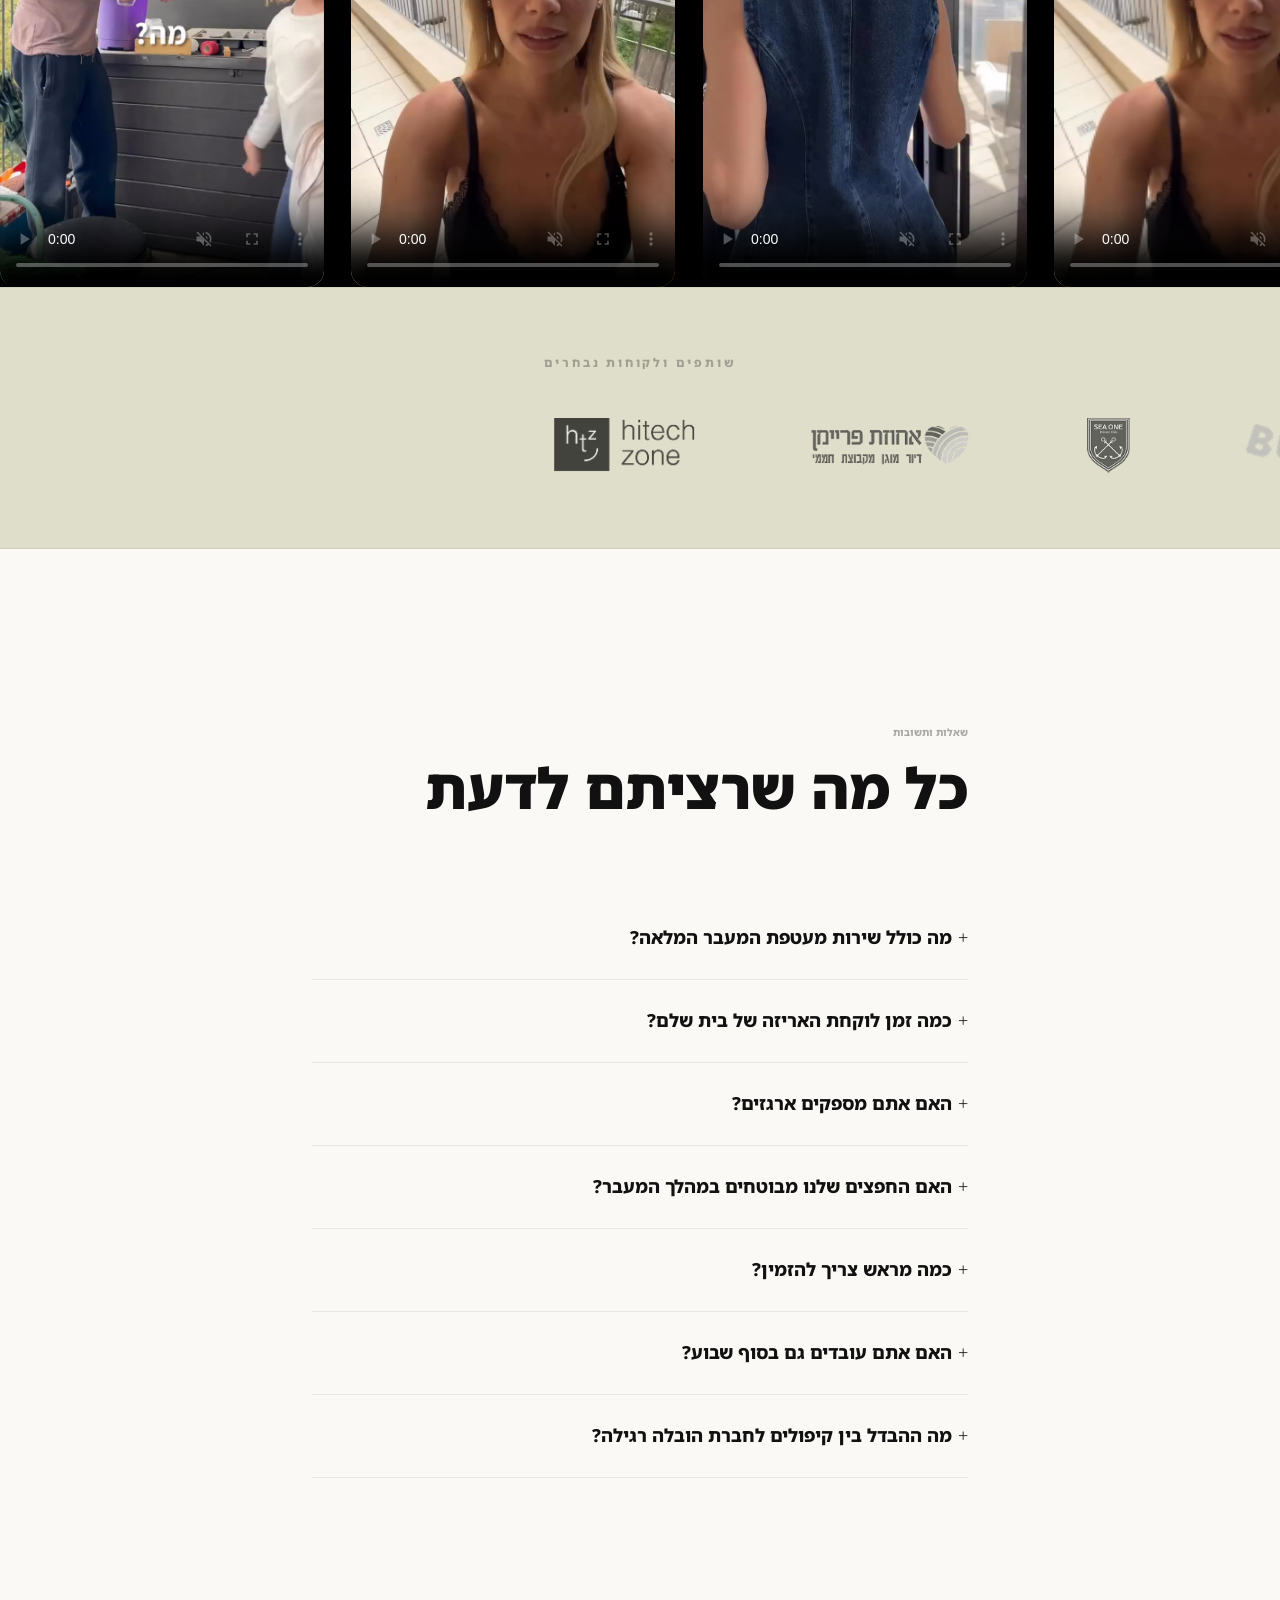
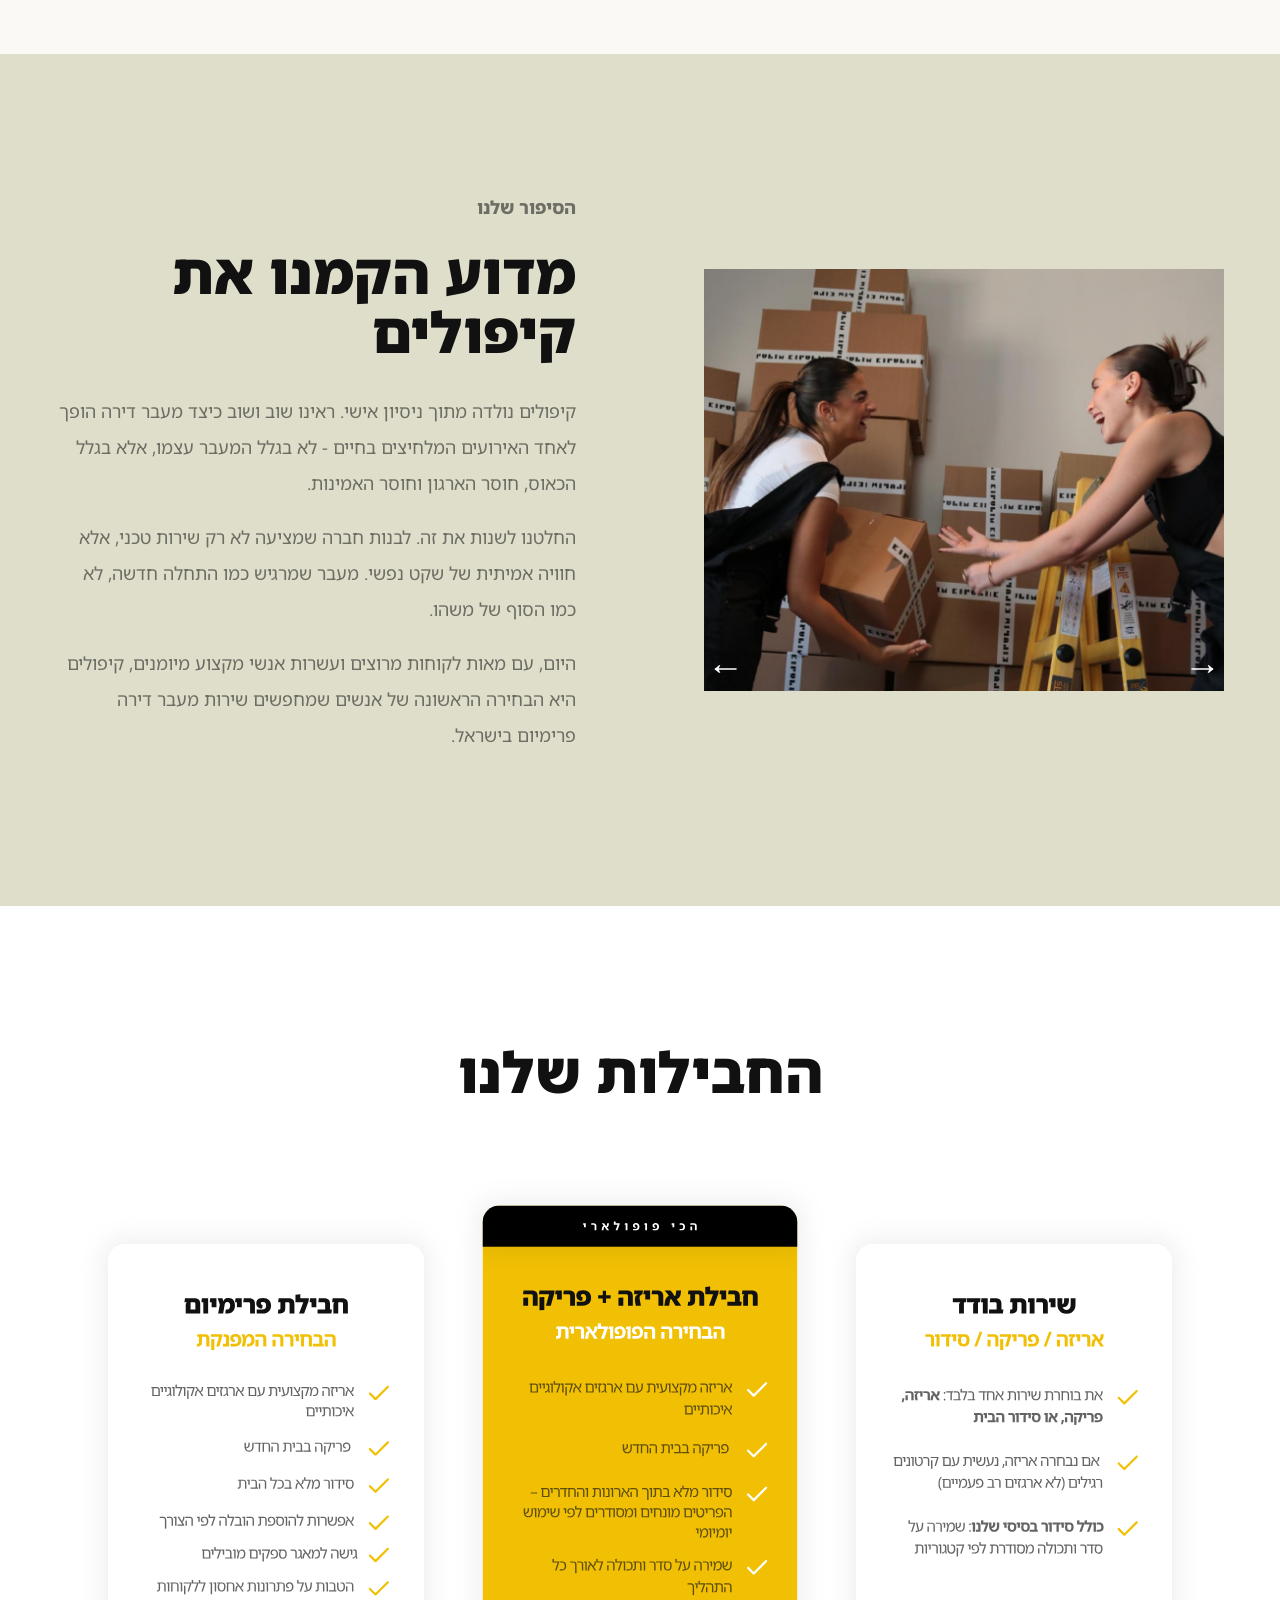
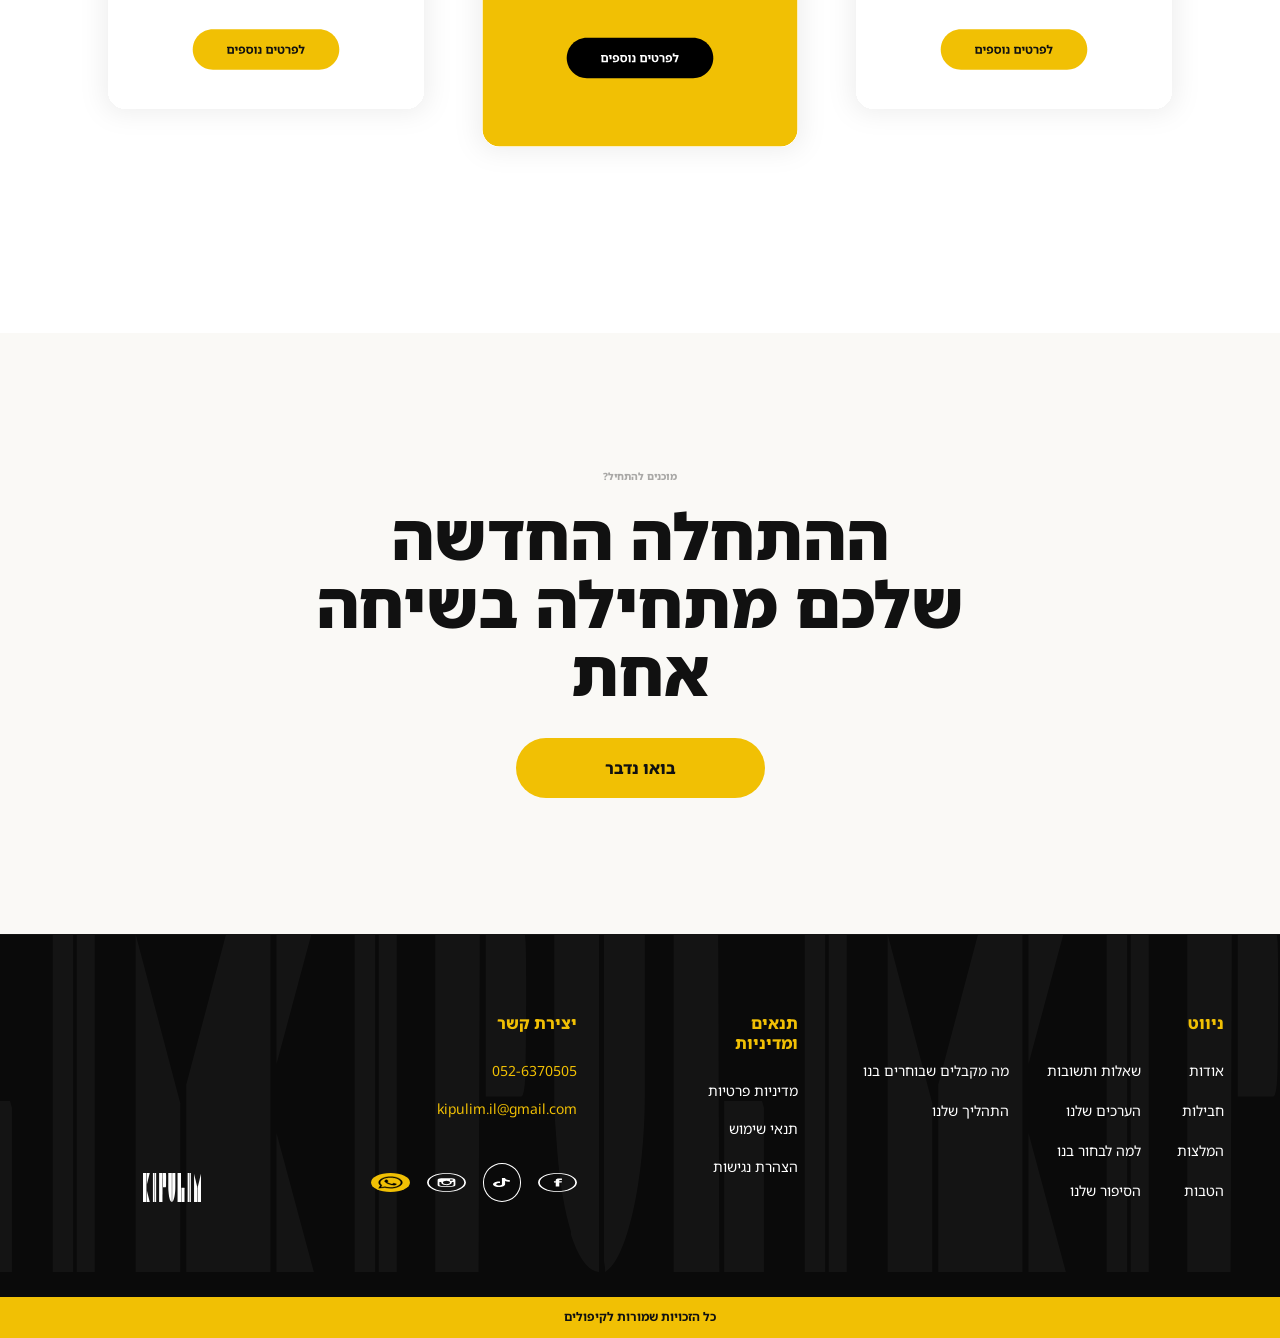
==== commit 52a14bba: "Update Figma assets and floating mobile actions" ====
--- a/index.html
+++ b/index.html
@@ -77,8 +77,8 @@
       </section>
 
       <section class="stats" aria-label="מספרים">
-        <div><strong data-count="500" data-suffix="+">0<span>+</span></strong><small>לקוחות מרוצים</small></div>
-        <div><strong data-count="1000" data-suffix="+">0<span>+</span></strong><small>מעברים מוצלחים</small></div>
+        <div><strong data-count="140" data-suffix="+">0<span>+</span></strong><small>לקוחות מרוצים</small></div>
+        <div><strong data-count="152" data-suffix="+">0<span>+</span></strong><small>מעברים מוצלחים</small></div>
         <div><strong data-count="5">0</strong><small>שנות ניסיון</small></div>
         <div><strong data-count="98" data-suffix="%">0<span>%</span></strong><small>שביעות רצון</small></div>
       </section>
@@ -484,6 +484,9 @@
     </footer>
 
     <div class="accessibility-widget" data-accessibility-widget>
+      <a class="mobile-whatsapp-floating" href="https://wa.me/972526370505" aria-label="וואטסאפ">
+        <img src="assets/mobile-whatsapp.svg" alt="" aria-hidden="true" />
+      </a>
       <button
         class="accessibility-toggle"
         type="button"
--- a/styles.css
+++ b/styles.css
@@ -335,15 +335,22 @@
   z-index: 40;
   direction: rtl;
   font-family: "Noto Sans Hebrew", Arial, sans-serif;
+  display: grid;
+  gap: 12px;
+  justify-items: start;
+}
+
+.mobile-whatsapp-floating {
+  display: none;
 }
 
 .accessibility-toggle {
-  width: 60px;
-  height: 60px;
+  width: 59px;
+  height: 59px;
   border: 0;
   border-radius: 50%;
   padding: 0;
-  background: rgba(136, 134, 129, 0.92);
+  background: transparent;
   box-shadow: 0 16px 36px rgba(0, 0, 0, 0.16);
   cursor: pointer;
   display: grid;
@@ -354,17 +361,17 @@
 }
 
 .accessibility-toggle img {
-  width: 30px;
-  height: 30px;
+  width: 59px;
+  height: 59px;
   display: block;
-  filter: brightness(0) invert(1);
+  filter: none;
   pointer-events: none;
 }
 
 .accessibility-toggle:hover,
 .accessibility-toggle:focus-visible {
   transform: scale(1.05);
-  background: rgba(120, 118, 113, 0.96);
+  background: transparent;
 }
 
 .accessibility-panel {
@@ -2229,6 +2236,29 @@
     position: fixed;
     left: 18px;
     bottom: max(18px, env(safe-area-inset-bottom));
+    gap: 12px;
+  }
+
+  .mobile-whatsapp-floating {
+    width: 52px;
+    height: 52px;
+    display: block;
+    border-radius: 50%;
+    box-shadow:
+      0 8px 10px rgba(0, 0, 0, 0.1),
+      0 20px 25px rgba(0, 0, 0, 0.1);
+    transition: transform 220ms ease;
+  }
+
+  .mobile-whatsapp-floating:hover,
+  .mobile-whatsapp-floating:focus-visible {
+    transform: scale(1.05);
+  }
+
+  .mobile-whatsapp-floating img {
+    width: 52px;
+    height: 52px;
+    display: block;
   }
 
   .statement-page {
@@ -2594,8 +2624,8 @@
   }
 
   .accessibility-toggle {
-    width: 60px;
-    height: 60px;
+    width: 59px;
+    height: 59px;
   }
 
   .site-footer {
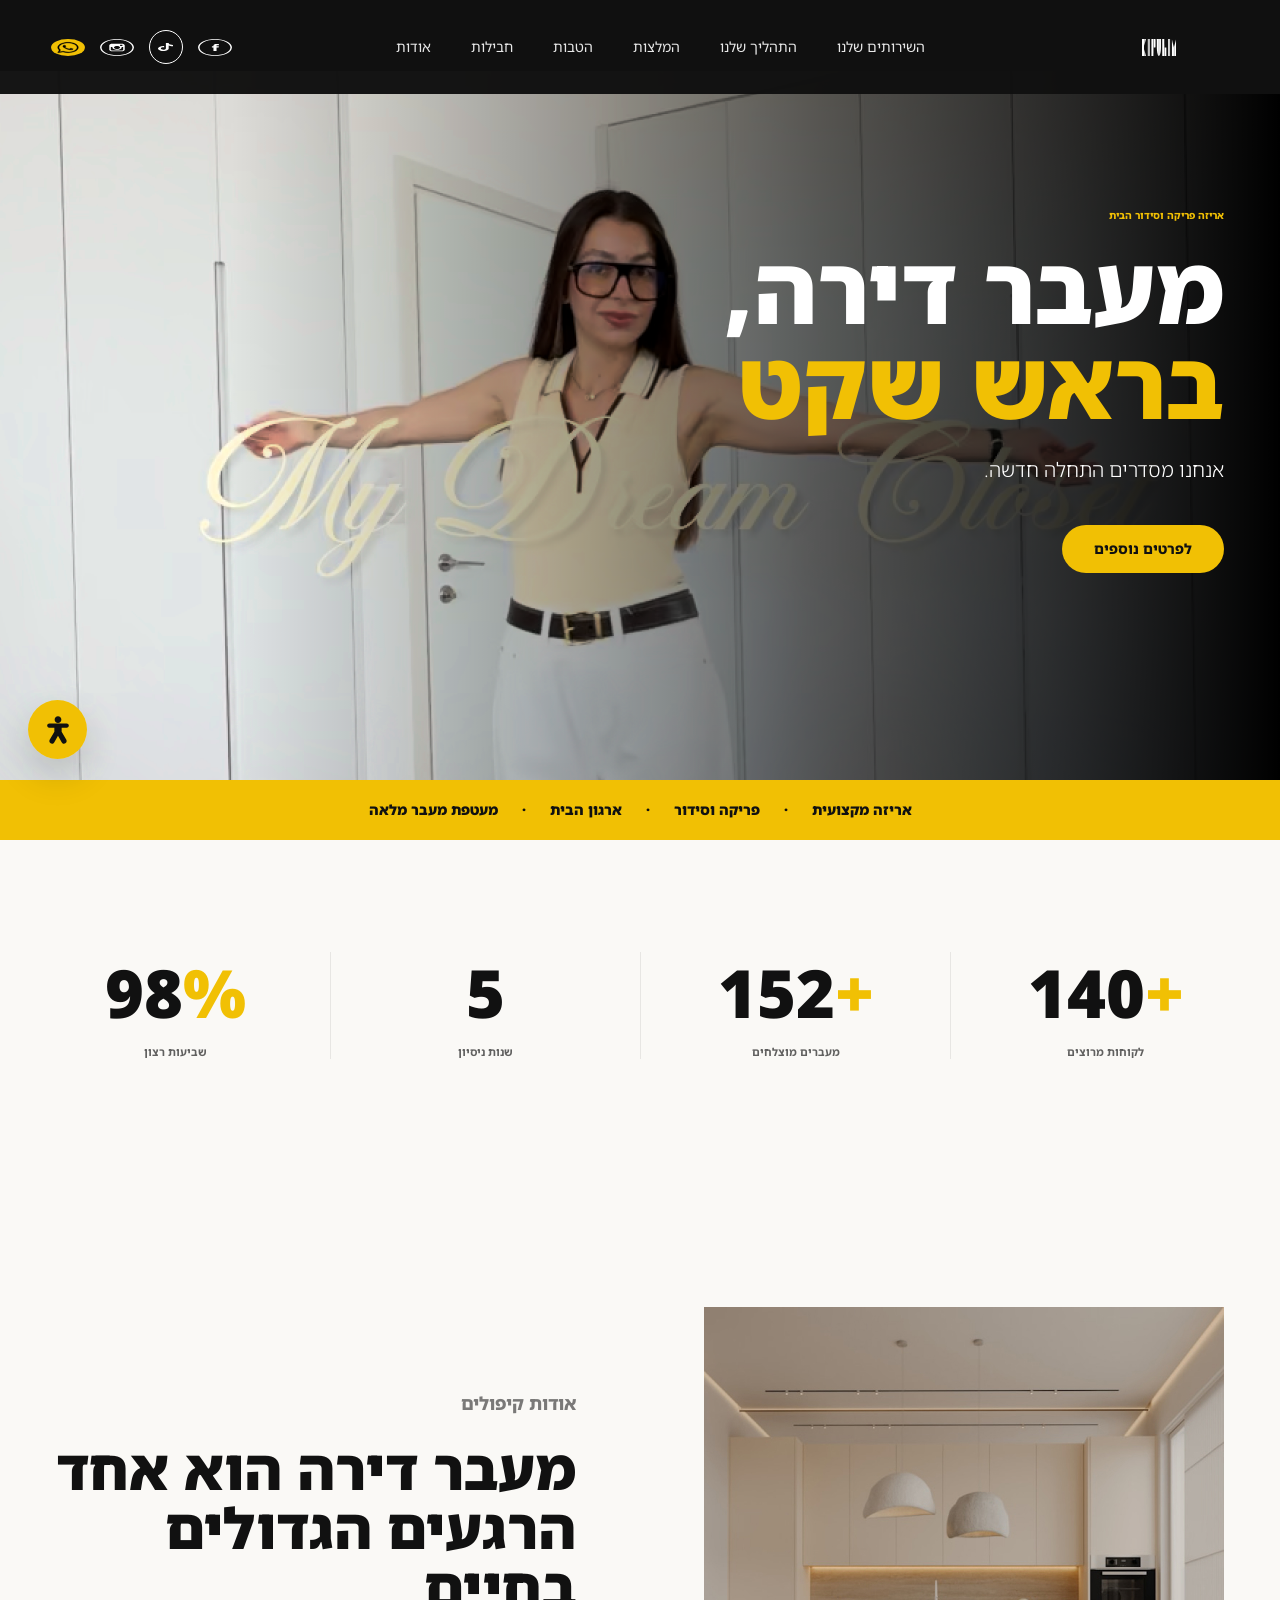
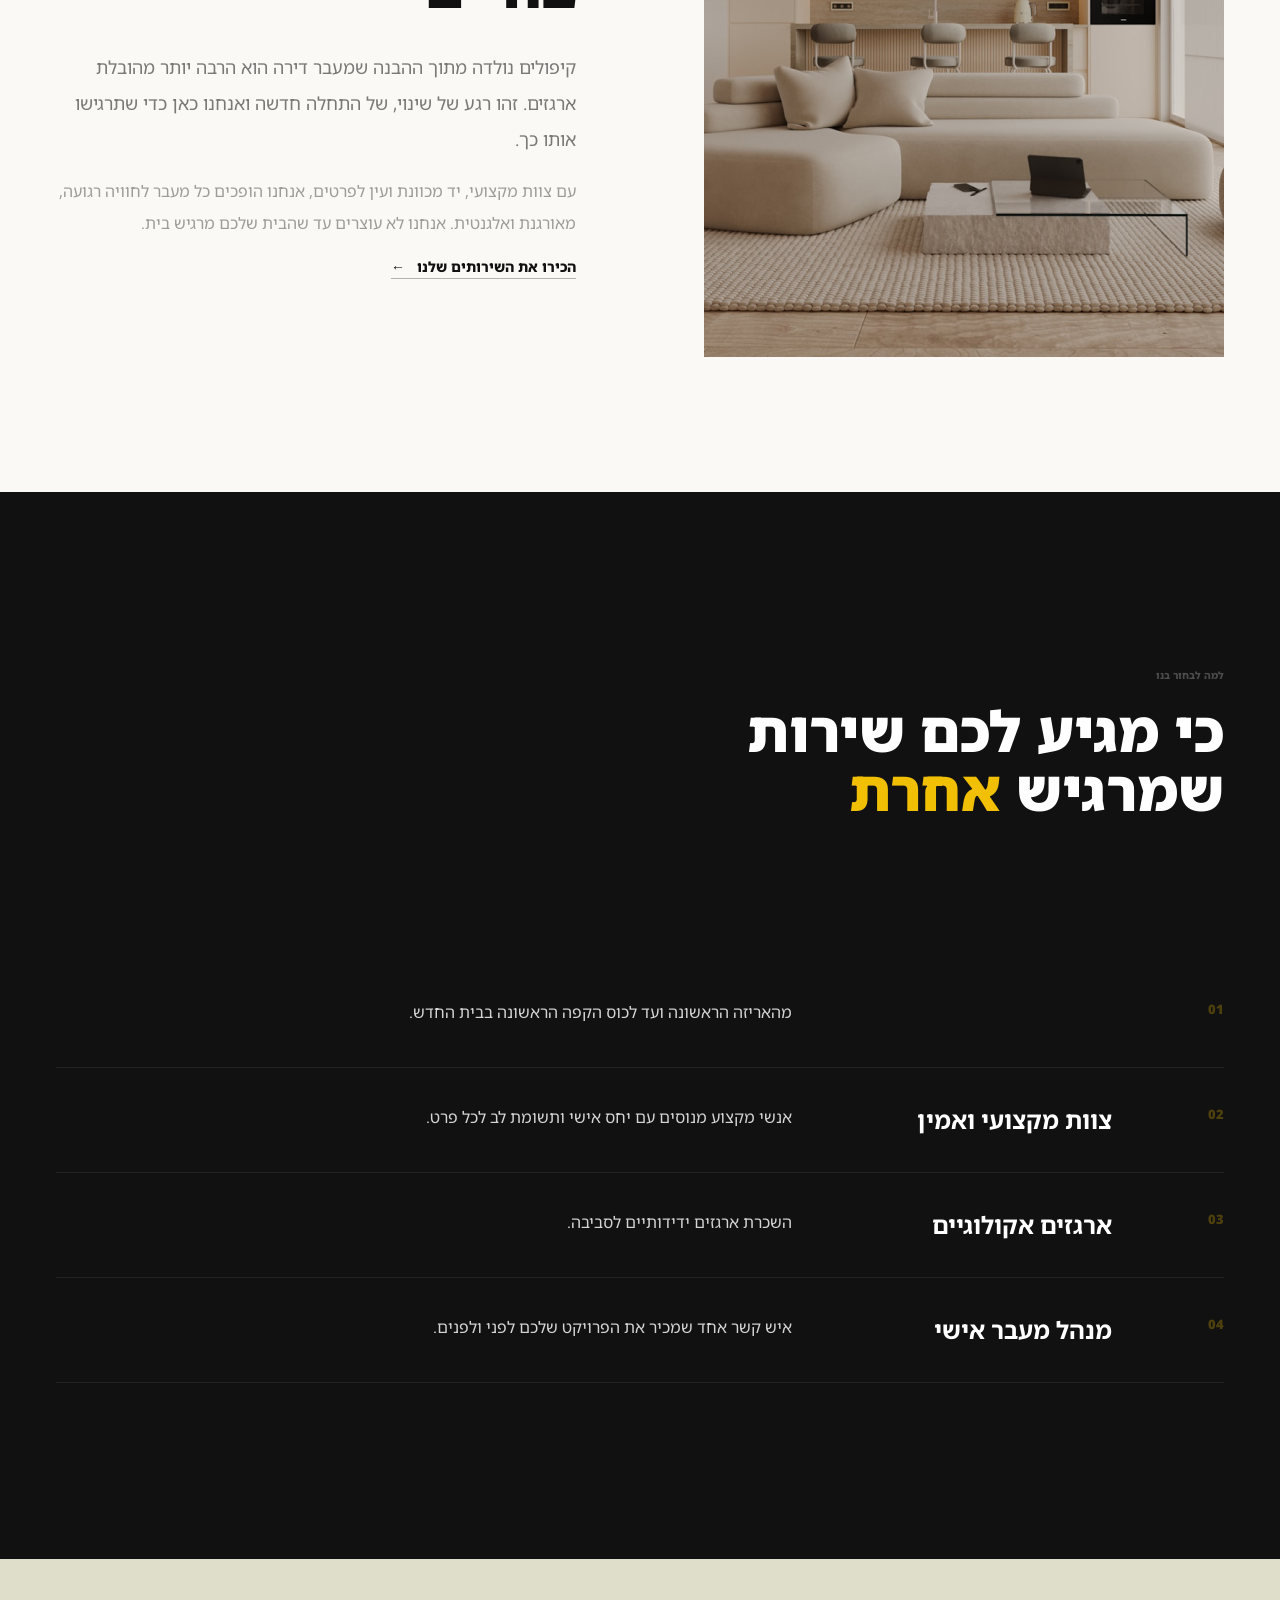
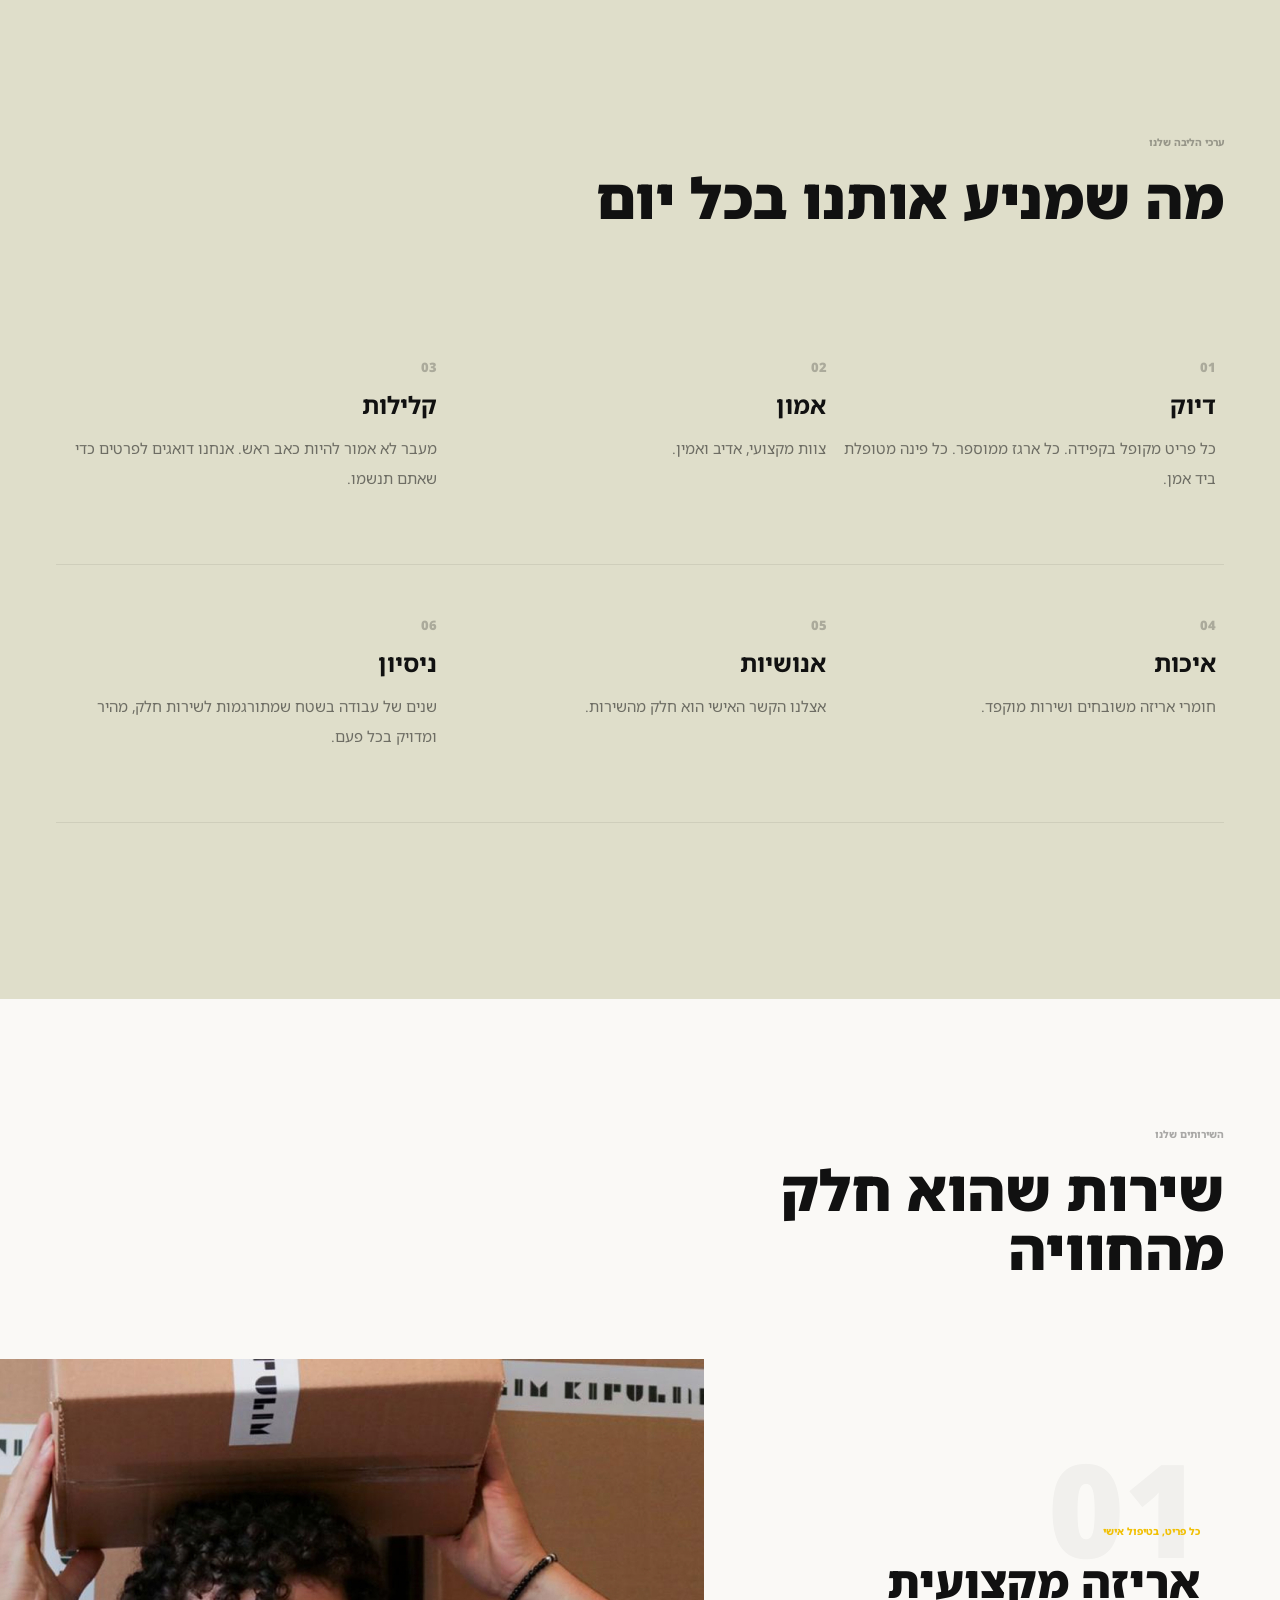
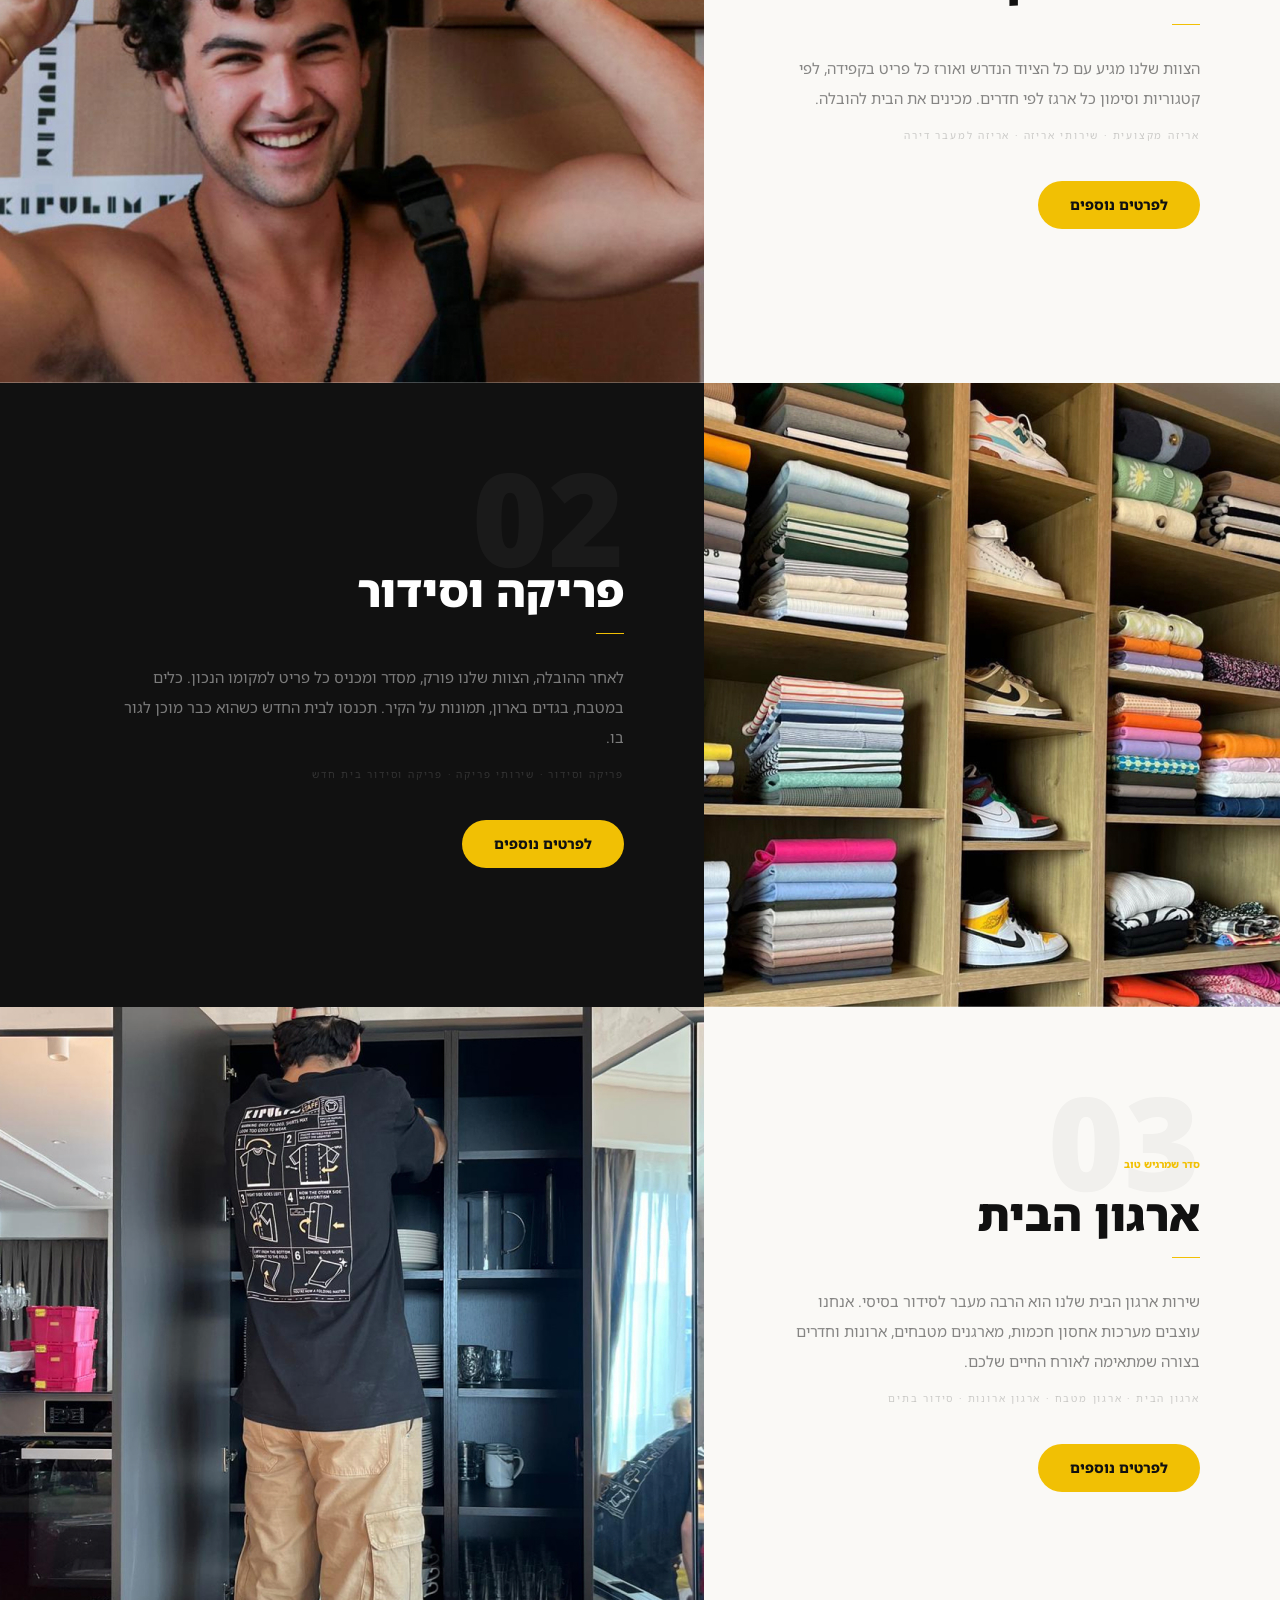
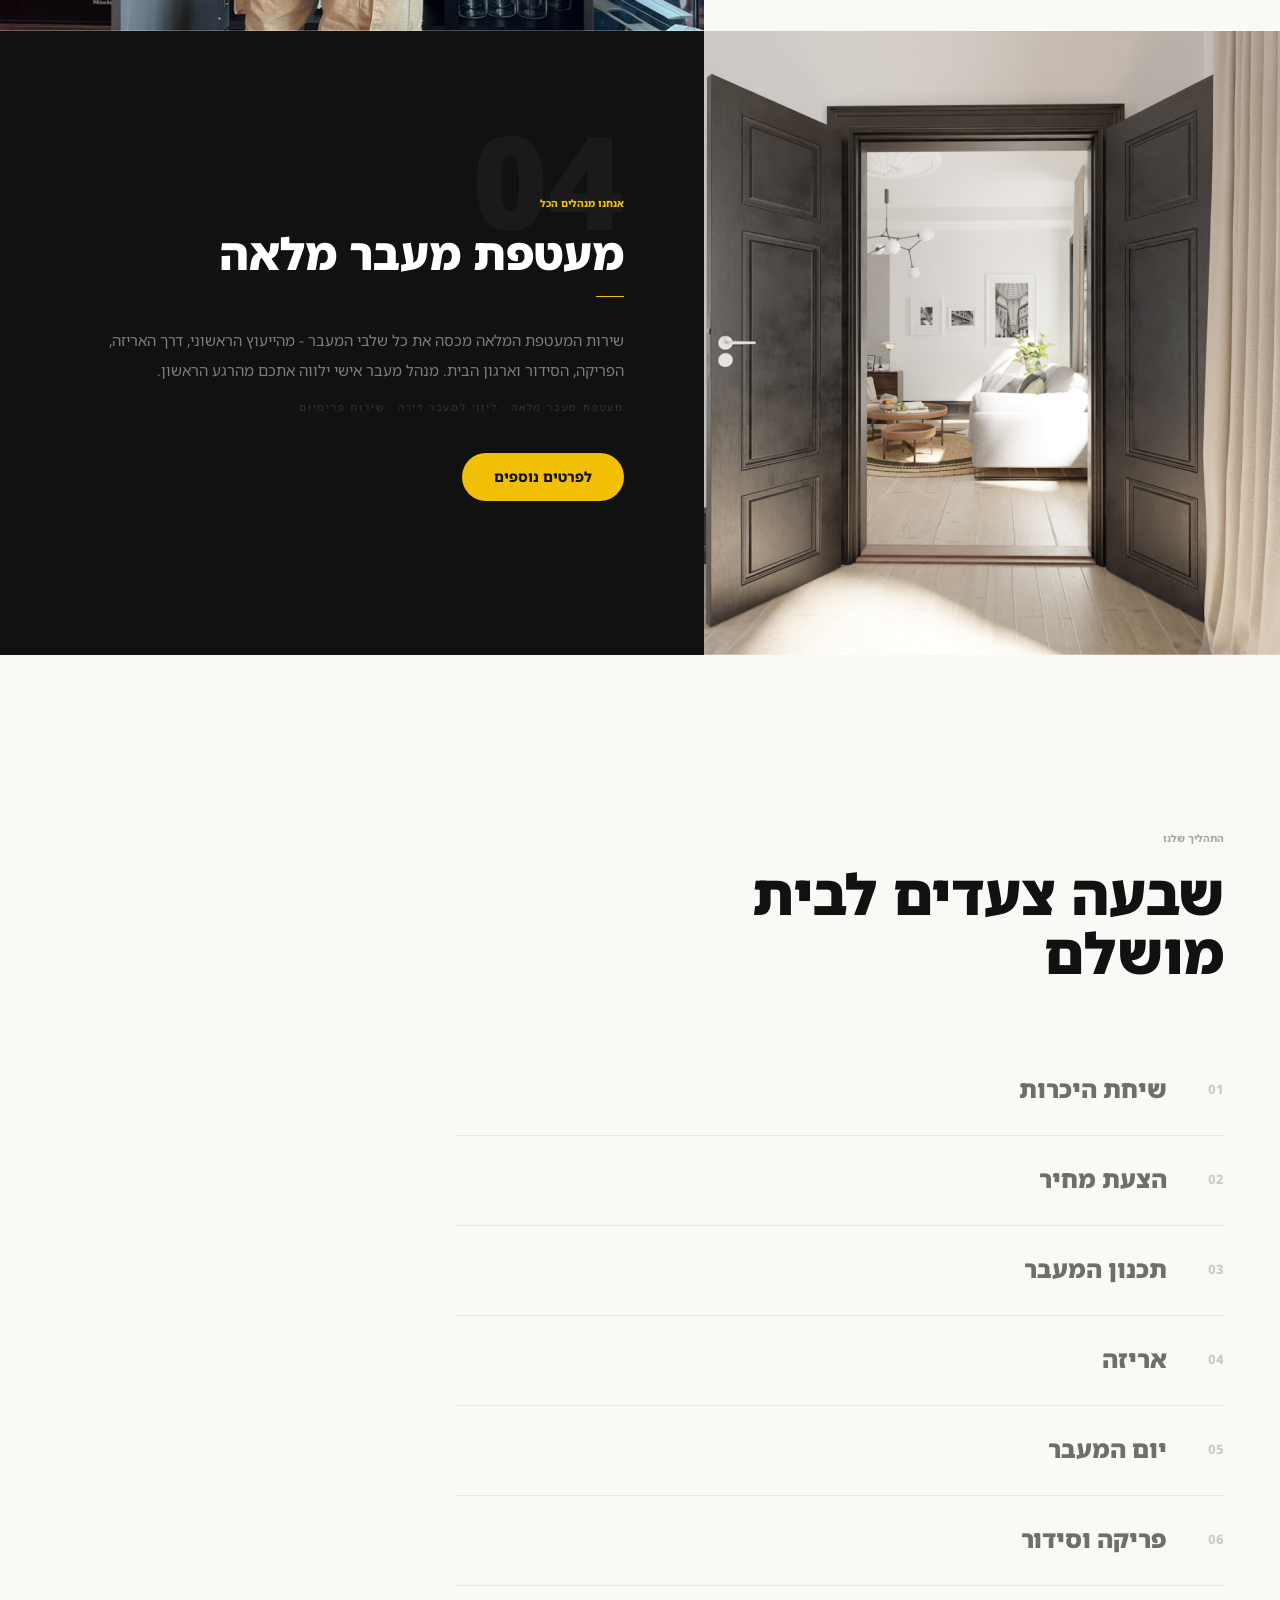
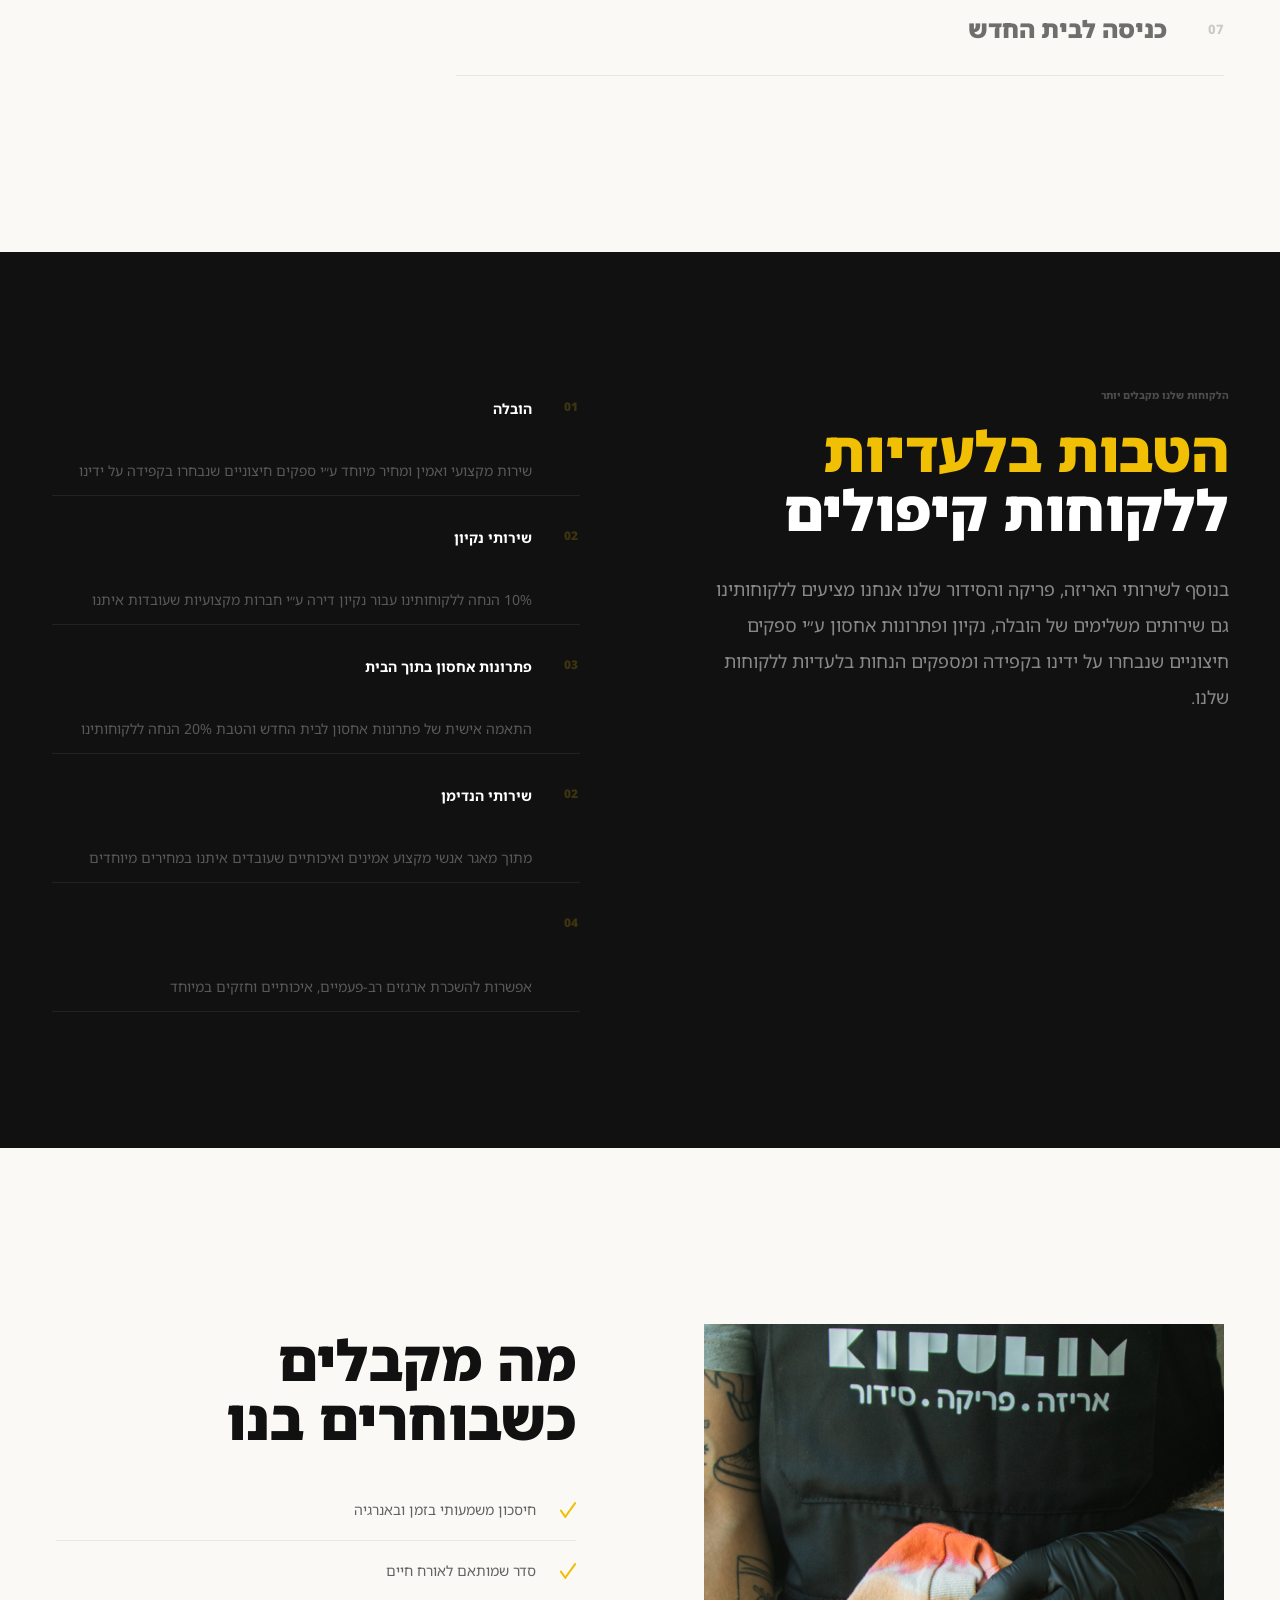
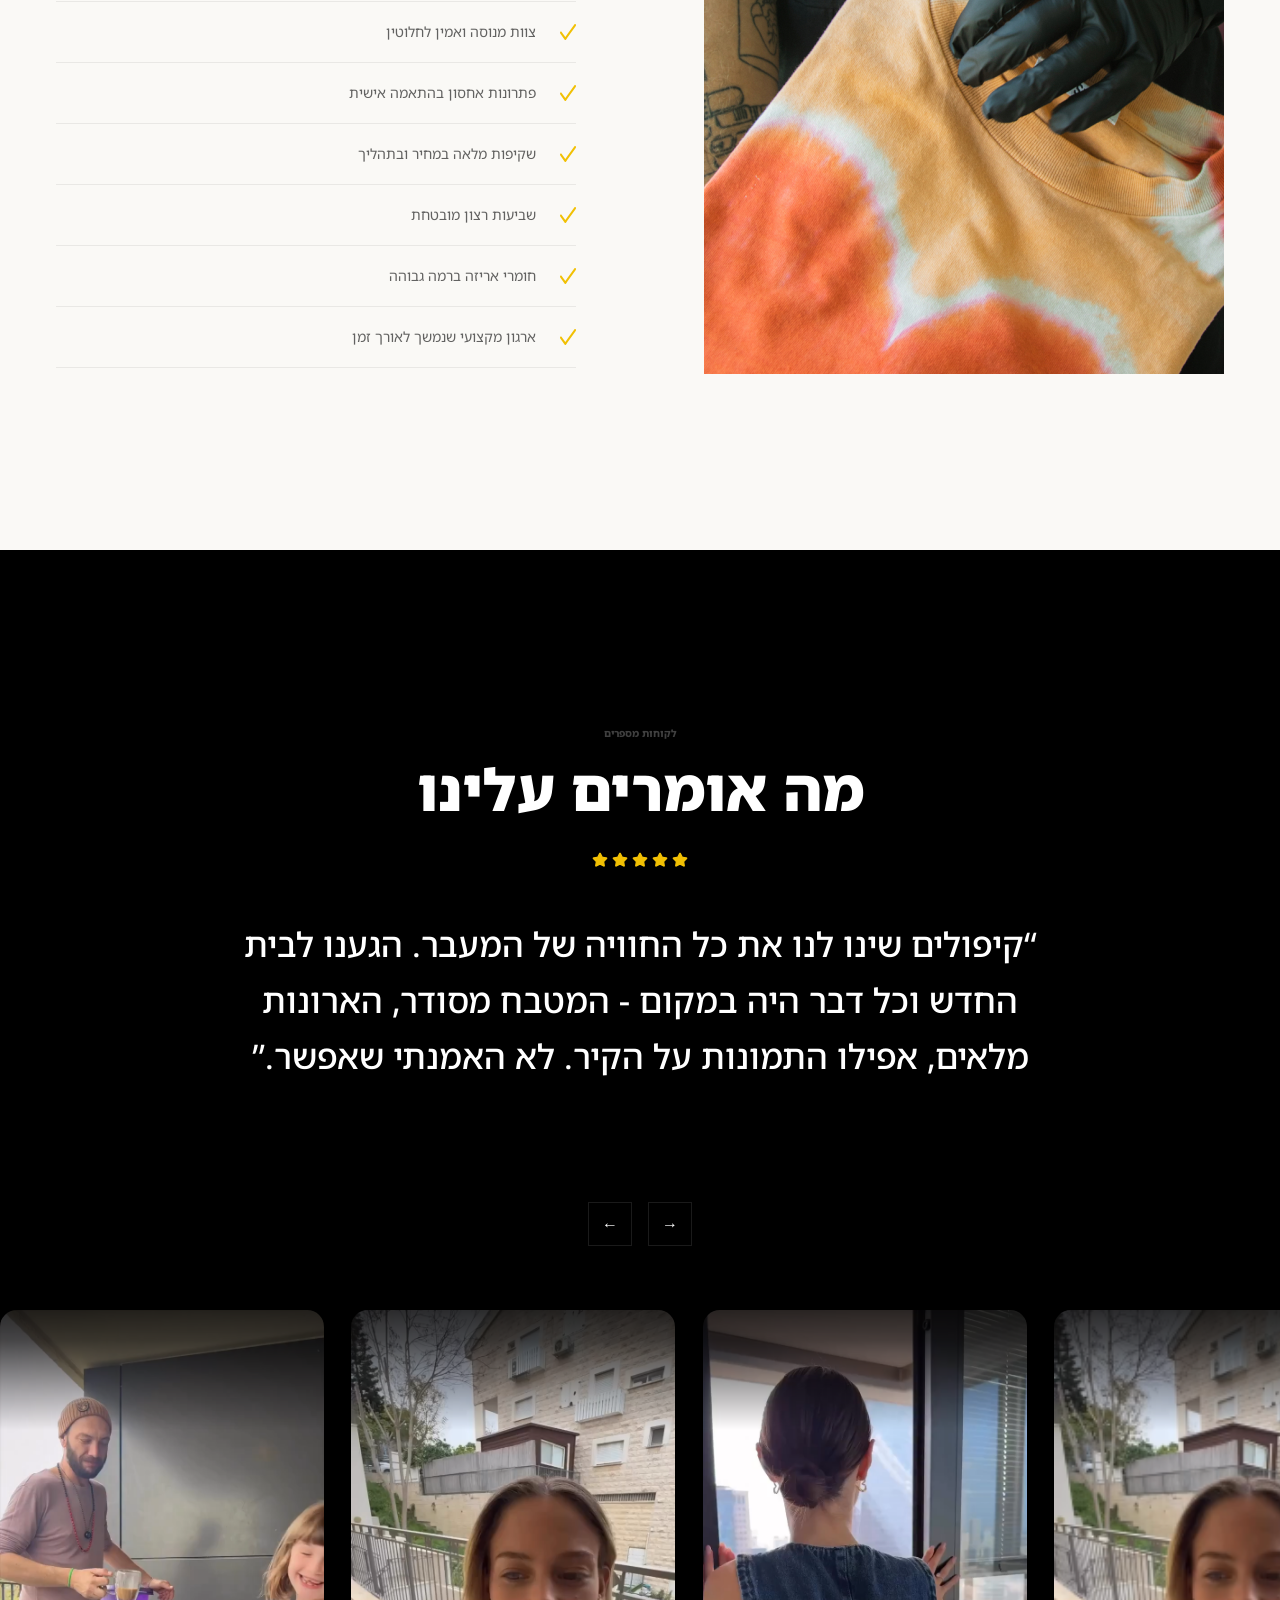
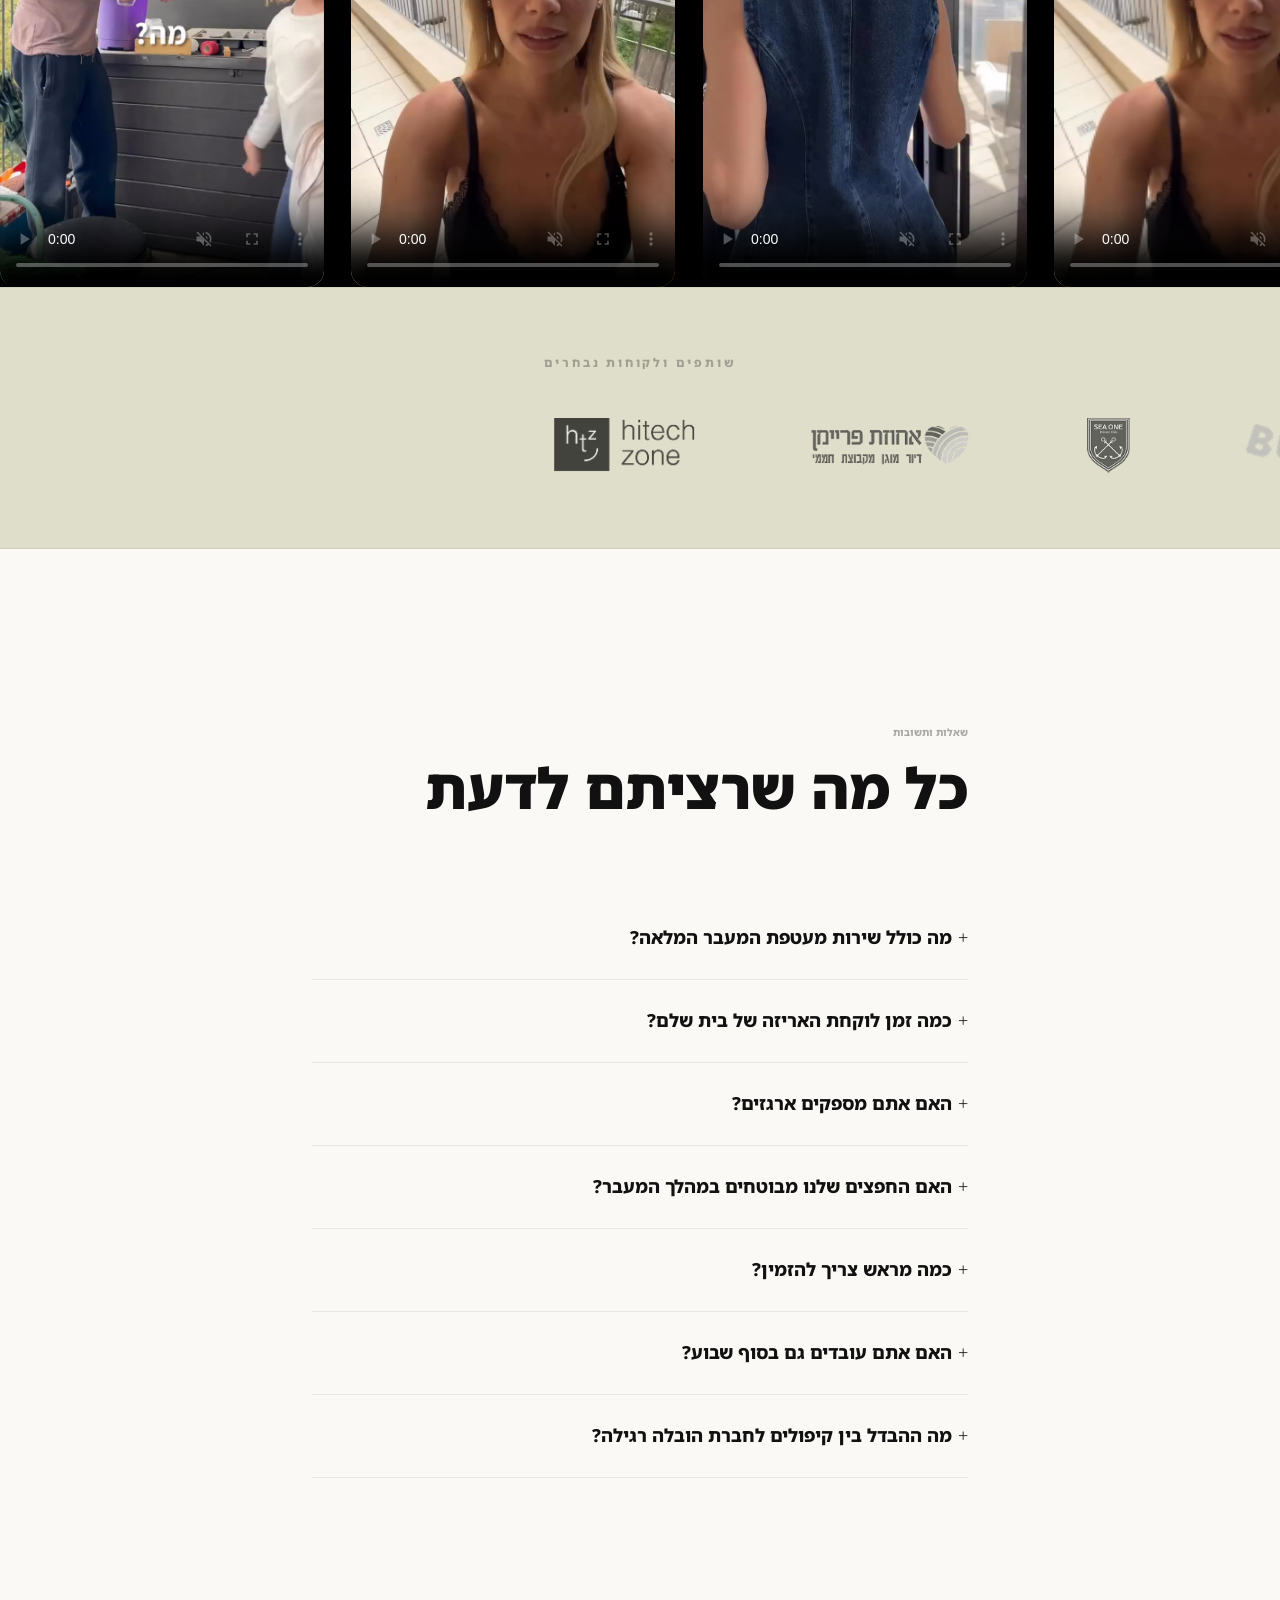
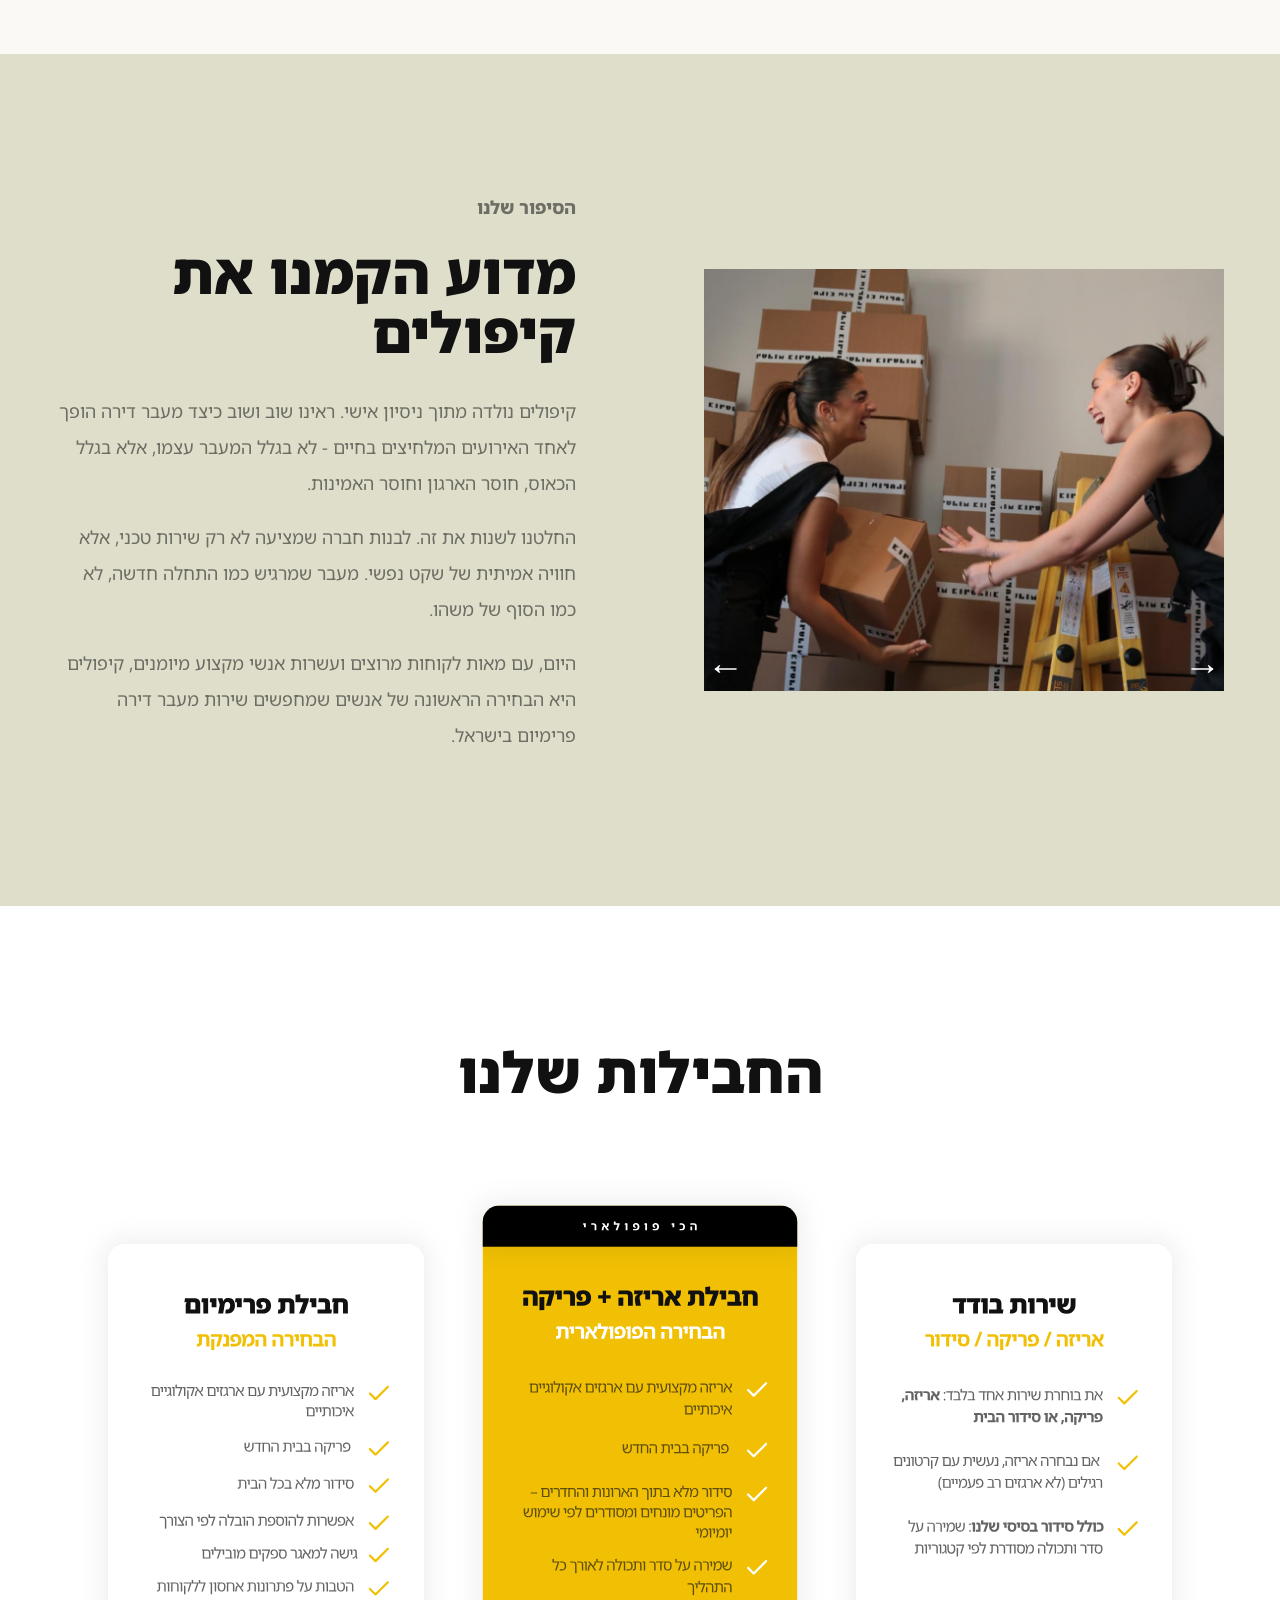
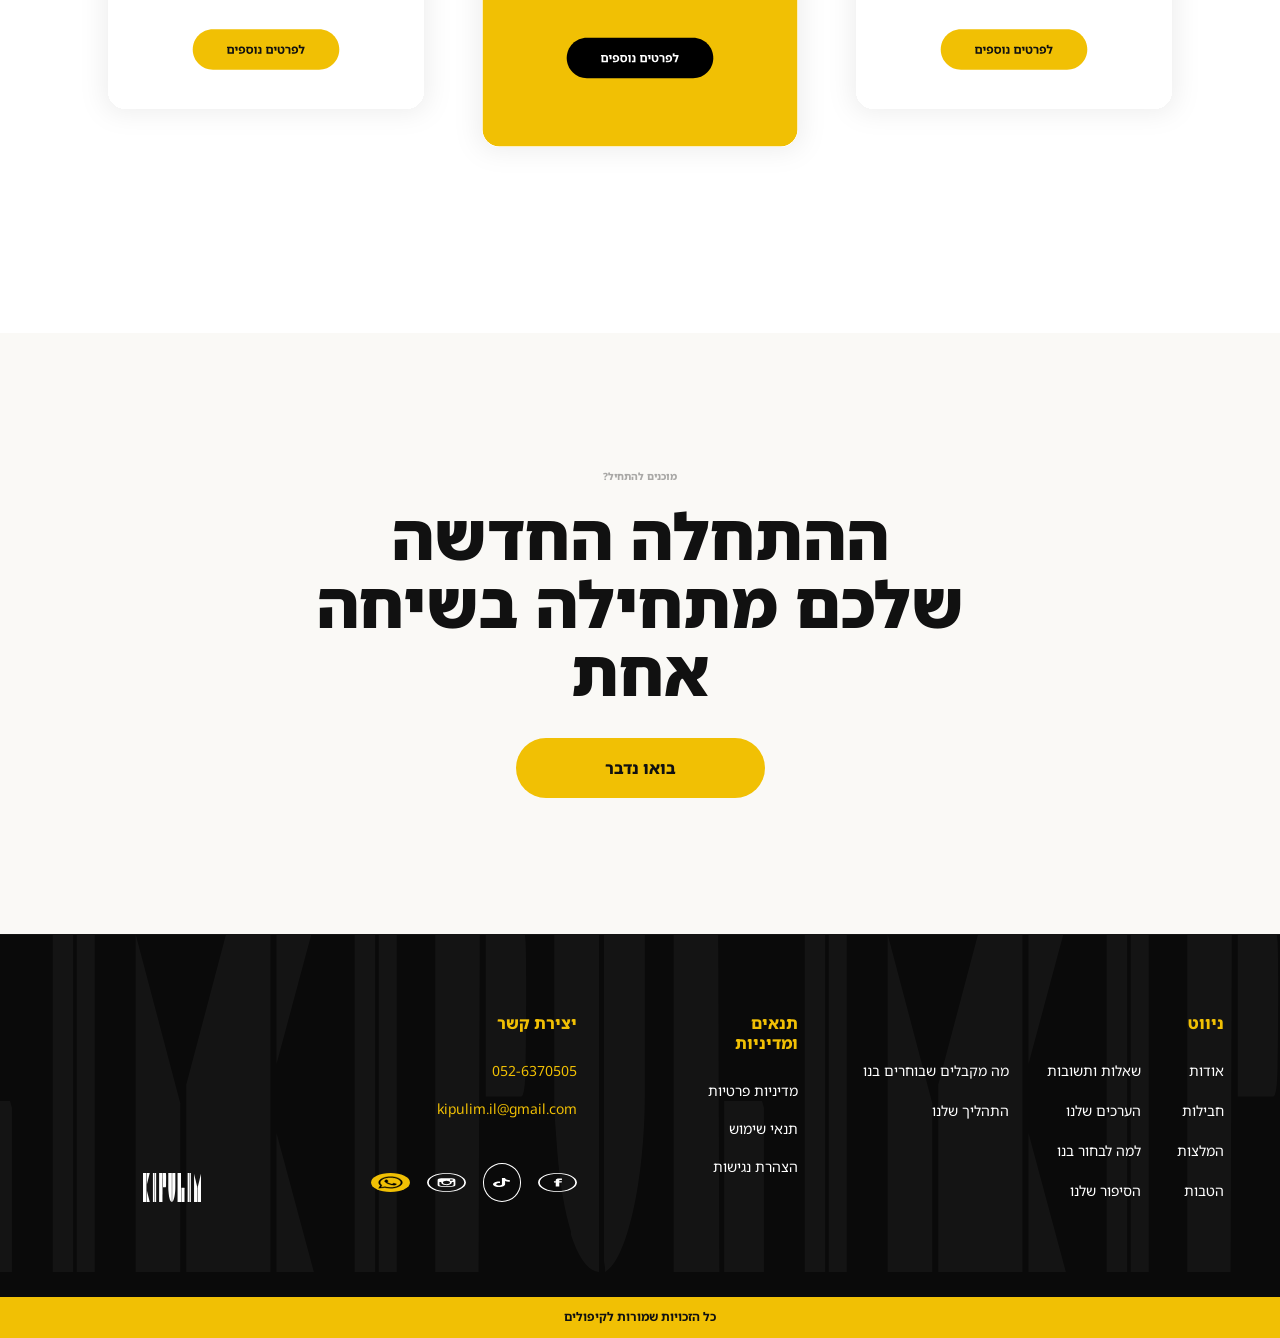
==== commit e20aec06: "Sync updated homepage copy" ====
--- a/index.html
+++ b/index.html
@@ -64,7 +64,7 @@
         <div class="hero-content">
           <p class="micro yellow">אריזה פריקה וסידור הבית</p>
           <h1>מעבר דירה,<br /><span>בראש שקט</span></h1>
-          <p class="hero-subtitle">אנחנו לא רק אורזים בית. אנחנו מסדרים התחלה חדשה.</p>
+          <p class="hero-subtitle">אנחנו מסדרים התחלה חדשה.</p>
           <a class="button primary" href="https://wa.me/972526370505">לפרטים נוספים</a>
         </div>
       </section>
@@ -92,7 +92,7 @@
           <h2>מעבר דירה הוא אחד הרגעים הגדולים בחיים</h2>
           <p>
             קיפולים נולדה מתוך ההבנה שמעבר דירה הוא הרבה יותר מהובלת ארגזים.
-            זהו רגע של שינוי, של התחלה חדשה - ואנחנו כאן כדי שתרגישו אותו כך.
+            זהו רגע של שינוי, של התחלה חדשה ואנחנו כאן כדי שתרגישו אותו כך.
           </p>
           <p class="muted">
             עם צוות מקצועי, יד מכוונת ועין לפרטים, אנחנו הופכים כל מעבר לחוויה רגועה,
@@ -112,7 +112,7 @@
         <div class="reason-list">
           <article><span aria-hidden="true">01</span><h3>מעטפת שירות מלאה</h3><p>מהאריזה הראשונה ועד לכוס הקפה הראשונה בבית החדש.</p></article>
           <article><span aria-hidden="true">02</span><h3>צוות מקצועי ואמין</h3><p>אנשי מקצוע מנוסים עם יחס אישי ותשומת לב לכל פרט.</p></article>
-          <article><span aria-hidden="true">03</span><h3>ארגזים אקולוגיים</h3><p>השכרת ארגזים ידידותיים לסביבה - איכות גבוהה ואחריות מלאה.</p></article>
+          <article><span aria-hidden="true">03</span><h3>ארגזים אקולוגיים</h3><p>השכרת ארגזים ידידותיים לסביבה.</p></article>
           <article><span aria-hidden="true">04</span><h3>מנהל מעבר אישי</h3><p>איש קשר אחד שמכיר את הפרויקט שלכם לפני ולפנים.</p></article>
         </div>
       </section>
@@ -123,19 +123,19 @@
           <h2>מה שמניע אותנו <span class="mobile-line-break">בכל יום</span></h2>
         </div>
         <div class="value-grid">
-          <article><span aria-hidden="true">01</span><h3>דיוק</h3><p>כל פריט מקופל בקפידה. כל ארגז ממוספר. כל פינה מטופלת.</p></article>
-          <article><span aria-hidden="true">02</span><h3>אמון</h3><p>אתם סומכים עלינו על הרגע הגדול הזה. אנחנו לא לוקחים את זה כמובן מאליו.</p></article>
-          <article><span aria-hidden="true">03</span><h3>קלילות</h3><p>מעבר לא אמור להיות כאב ראש. אנחנו דואגים לפרטים כדי שאתם תוכלו לנשום.</p></article>
-          <article><span aria-hidden="true">04</span><h3>איכות</h3><p>חומרי אריזה מהמשובחים. ציוד מקצועי. עבודה ללא פשרות.</p></article>
-          <article><span aria-hidden="true">05</span><h3>אנושיות</h3><p>אנחנו עובדים עם בני אדם, לא עם ארגזים. הקשר האישי הוא חלק מהשירות.</p></article>
-          <article><span aria-hidden="true">06</span><h3>ניסיון</h3><p>שנים של עבודה בשטח שמתורגמות לשירות חלק, מהיר ומדויק.</p></article>
+          <article><span aria-hidden="true">01</span><h3>דיוק</h3><p>כל פריט מקופל בקפידה. כל ארגז ממוספר. כל פינה מטופלת ביד אמן.</p></article>
+          <article><span aria-hidden="true">02</span><h3>אמון</h3><p>צוות מקצועי, אדיב ואמין.</p></article>
+          <article><span aria-hidden="true">03</span><h3>קלילות</h3><p>מעבר לא אמור להיות כאב ראש. אנחנו דואגים לפרטים כדי שאתם תנשמו.</p></article>
+          <article><span aria-hidden="true">04</span><h3>איכות</h3><p>חומרי אריזה משובחים ושירות מוקפד.</p></article>
+          <article><span aria-hidden="true">05</span><h3>אנושיות</h3><p>אצלנו הקשר האישי הוא חלק מהשירות.</p></article>
+          <article><span aria-hidden="true">06</span><h3>ניסיון</h3><p>שנים של עבודה בשטח שמתורגמות לשירות חלק, מהיר ומדויק בכל פעם.</p></article>
         </div>
       </section>
 
       <section class="services" id="services">
         <div class="section-heading">
           <p class="micro">השירותים שלנו</p>
-          <h2>שירות שמרגיש כמו <br />פתרון, לא כמו טרחה</h2>
+          <h2>שירות שהוא חלק מהחוויה</h2>
         </div>
 
         <article class="service-row">
@@ -144,8 +144,8 @@
             <p class="micro yellow">כל פריט, בטיפול אישי</p>
             <h3>אריזה מקצועית</h3>
             <p>
-              הצוות שלנו מגיע עם כל הציוד הנדרש ומאריז כל פריט בקפידה, החל מהרהיטים הגדולים
-              ועד לחפצים השבירים ביותר. כל ארגז ממוספר, מתויג ומתועד - כדי שתמיד תדעו איפה כל דבר.
+              הצוות שלנו מגיע עם כל הציוד הנדרש ואורז כל פריט בקפידה, לפי קטגוריות וסימון
+              כל ארגז לפי חדרים. מכינים את הבית להובלה.
             </p>
             <p class="tags">אריזה מקצועית · שירותי אריזה · אריזה למעבר דירה</p>
             <a class="button primary" href="https://wa.me/972526370505">לפרטים נוספים</a>
@@ -278,9 +278,9 @@
           <h2>מה מקבלים כשבוחרים בנו</h2>
           <ul class="check-list">
             <li>חיסכון משמעותי בזמן ובאנרגיה</li>
-            <li>ביטוח מלא לכל החפצים</li>
+            <li>סדר שמותאם לאורח חיים</li>
             <li>צוות מנוסה ואמין לחלוטין</li>
-            <li>גמישות מלאה בלוחות זמנים</li>
+            <li>פתרונות אחסון בהתאמה אישית</li>
             <li>שקיפות מלאה במחיר ובתהליך</li>
             <li>שביעות רצון מובטחת</li>
             <li>חומרי אריזה ברמה גבוהה</li>
@@ -419,13 +419,22 @@
         <h2>החבילות שלנו</h2>
         <div class="package-grid">
           <a class="package-image-card" href="https://wa.me/972526370505" aria-label="שירות בודד">
-            <img src="assets/package-single.svg" alt="שירות בודד - אריזה / פריקה / סידור" />
+            <picture>
+              <source media="(max-width: 767px)" srcset="assets/package-single-mobile.png" />
+              <img src="assets/package-single.svg" alt="שירות בודד - אריזה / פריקה / סידור" />
+            </picture>
           </a>
           <a class="package-image-card featured" href="https://wa.me/972526370505" aria-label="חבילת אריזה ופריקה">
-            <img src="assets/package-popular.svg" alt="חבילת אריזה + פריקה - הבחירה הפופולארית" />
+            <picture>
+              <source media="(max-width: 767px)" srcset="assets/package-popular-mobile.png" />
+              <img src="assets/package-popular.svg" alt="חבילת אריזה + פריקה - הבחירה הפופולארית" />
+            </picture>
           </a>
           <a class="package-image-card" href="https://wa.me/972526370505" aria-label="חבילת פרימיום">
-            <img src="assets/package-premium.svg" alt="חבילת פרימיום - הבחירה המפנקת" />
+            <picture>
+              <source media="(max-width: 767px)" srcset="assets/package-premium-mobile.png" />
+              <img src="assets/package-premium.svg" alt="חבילת פרימיום - הבחירה המפנקת" />
+            </picture>
           </a>
         </div>
       </section>
--- a/styles.css
+++ b/styles.css
@@ -1619,9 +1619,14 @@
   transform: scale(1.018);
 }
 
+.package-image-card picture,
 .package-image-card img {
   width: 100%;
   height: 100%;
+  display: block;
+}
+
+.package-image-card img {
   object-fit: contain;
 }
 
@@ -2261,6 +2266,12 @@
     display: block;
   }
 
+  .accessibility-toggle,
+  .accessibility-toggle img {
+    width: 52px;
+    height: 52px;
+  }
+
   .statement-page {
     padding-top: 116px;
     padding-bottom: 88px;
@@ -2364,6 +2375,11 @@
     width: 100%;
   }
 
+  .story-gallery-arrows,
+  .story-gallery-controls {
+    bottom: -10px;
+  }
+
   .story-gallery-controls button {
     width: 40px;
     height: 40px;
@@ -2382,6 +2398,16 @@
 
   #about {
     padding-top: 44px;
+  }
+
+  #receives .copy-block,
+  #story .copy-block {
+    order: 1;
+  }
+
+  #receives .section-image,
+  #story .story-gallery {
+    order: 2;
   }
 
   .why,
@@ -2600,6 +2626,7 @@
     height: auto;
   }
 
+  .package-image-card picture,
   .package-image-card img {
     height: auto;
   }
@@ -2624,8 +2651,8 @@
   }
 
   .accessibility-toggle {
-    width: 59px;
-    height: 59px;
+    width: 52px;
+    height: 52px;
   }
 
   .site-footer {
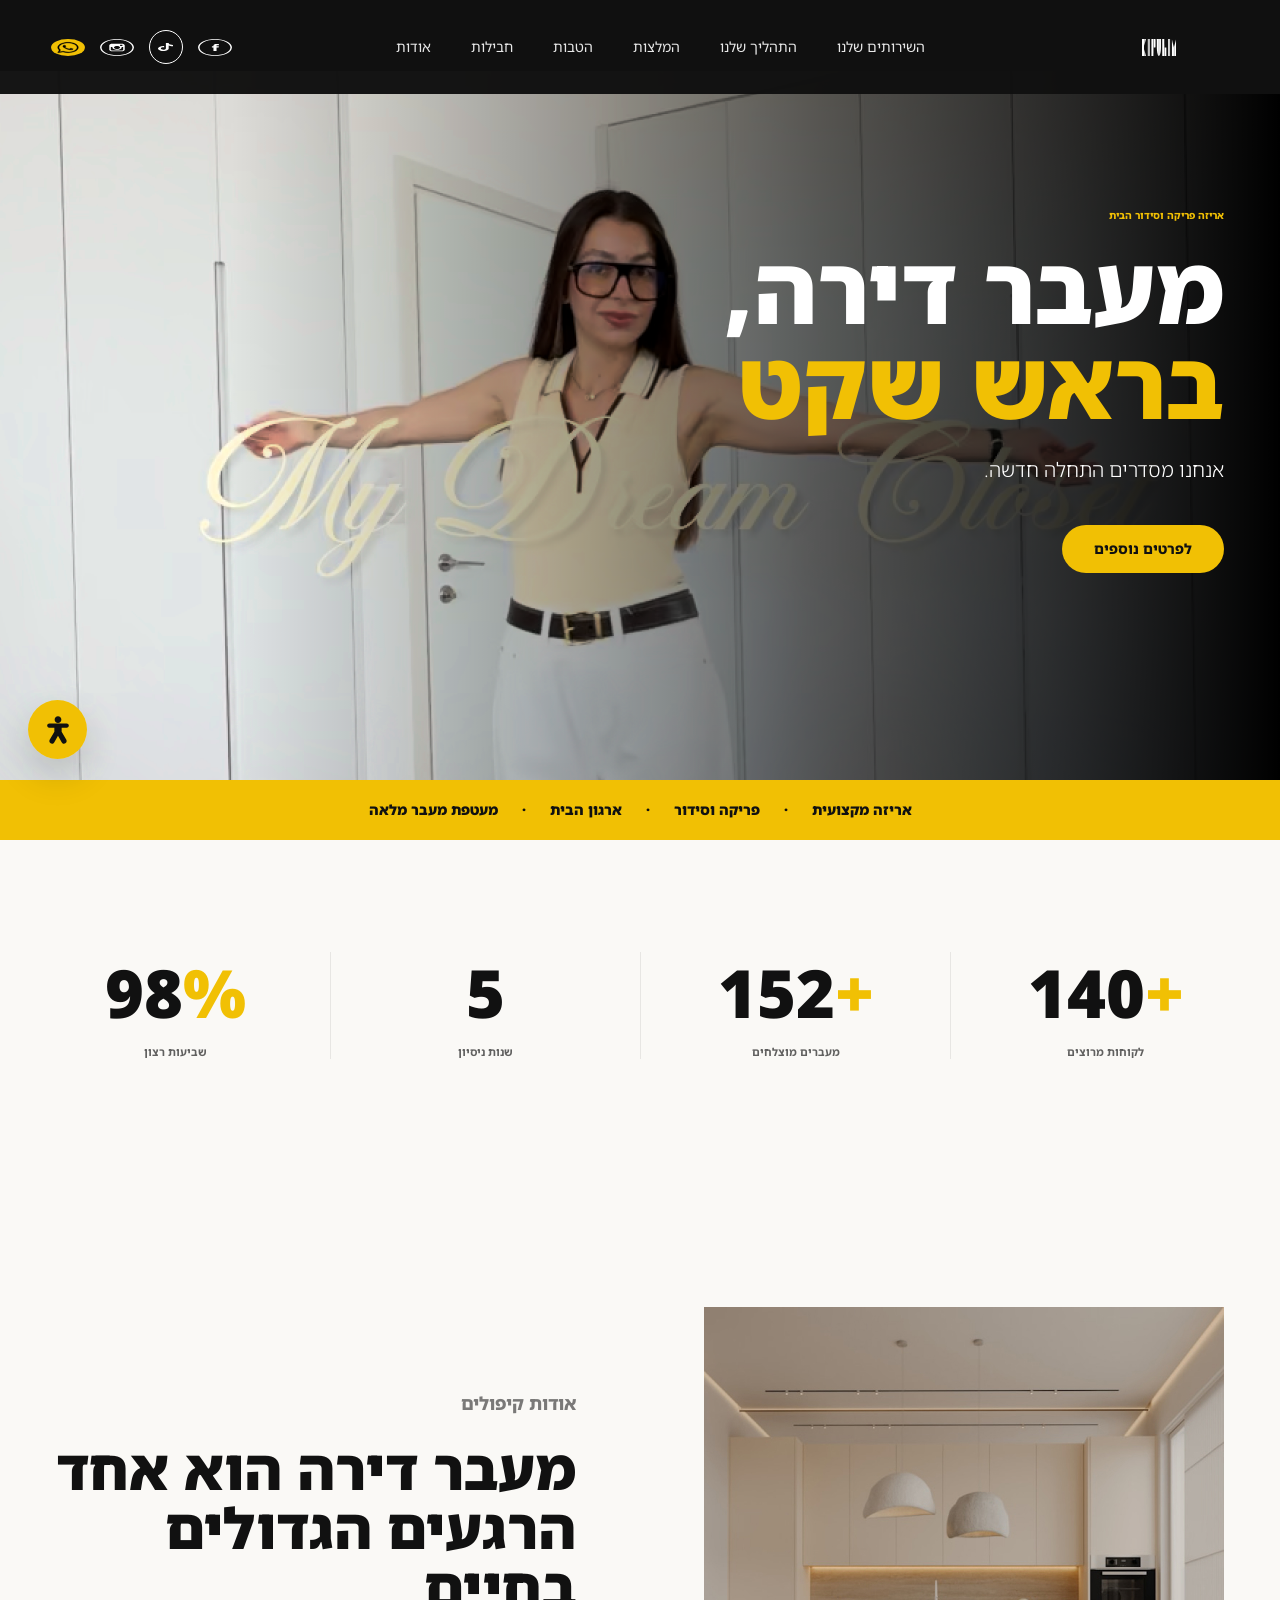
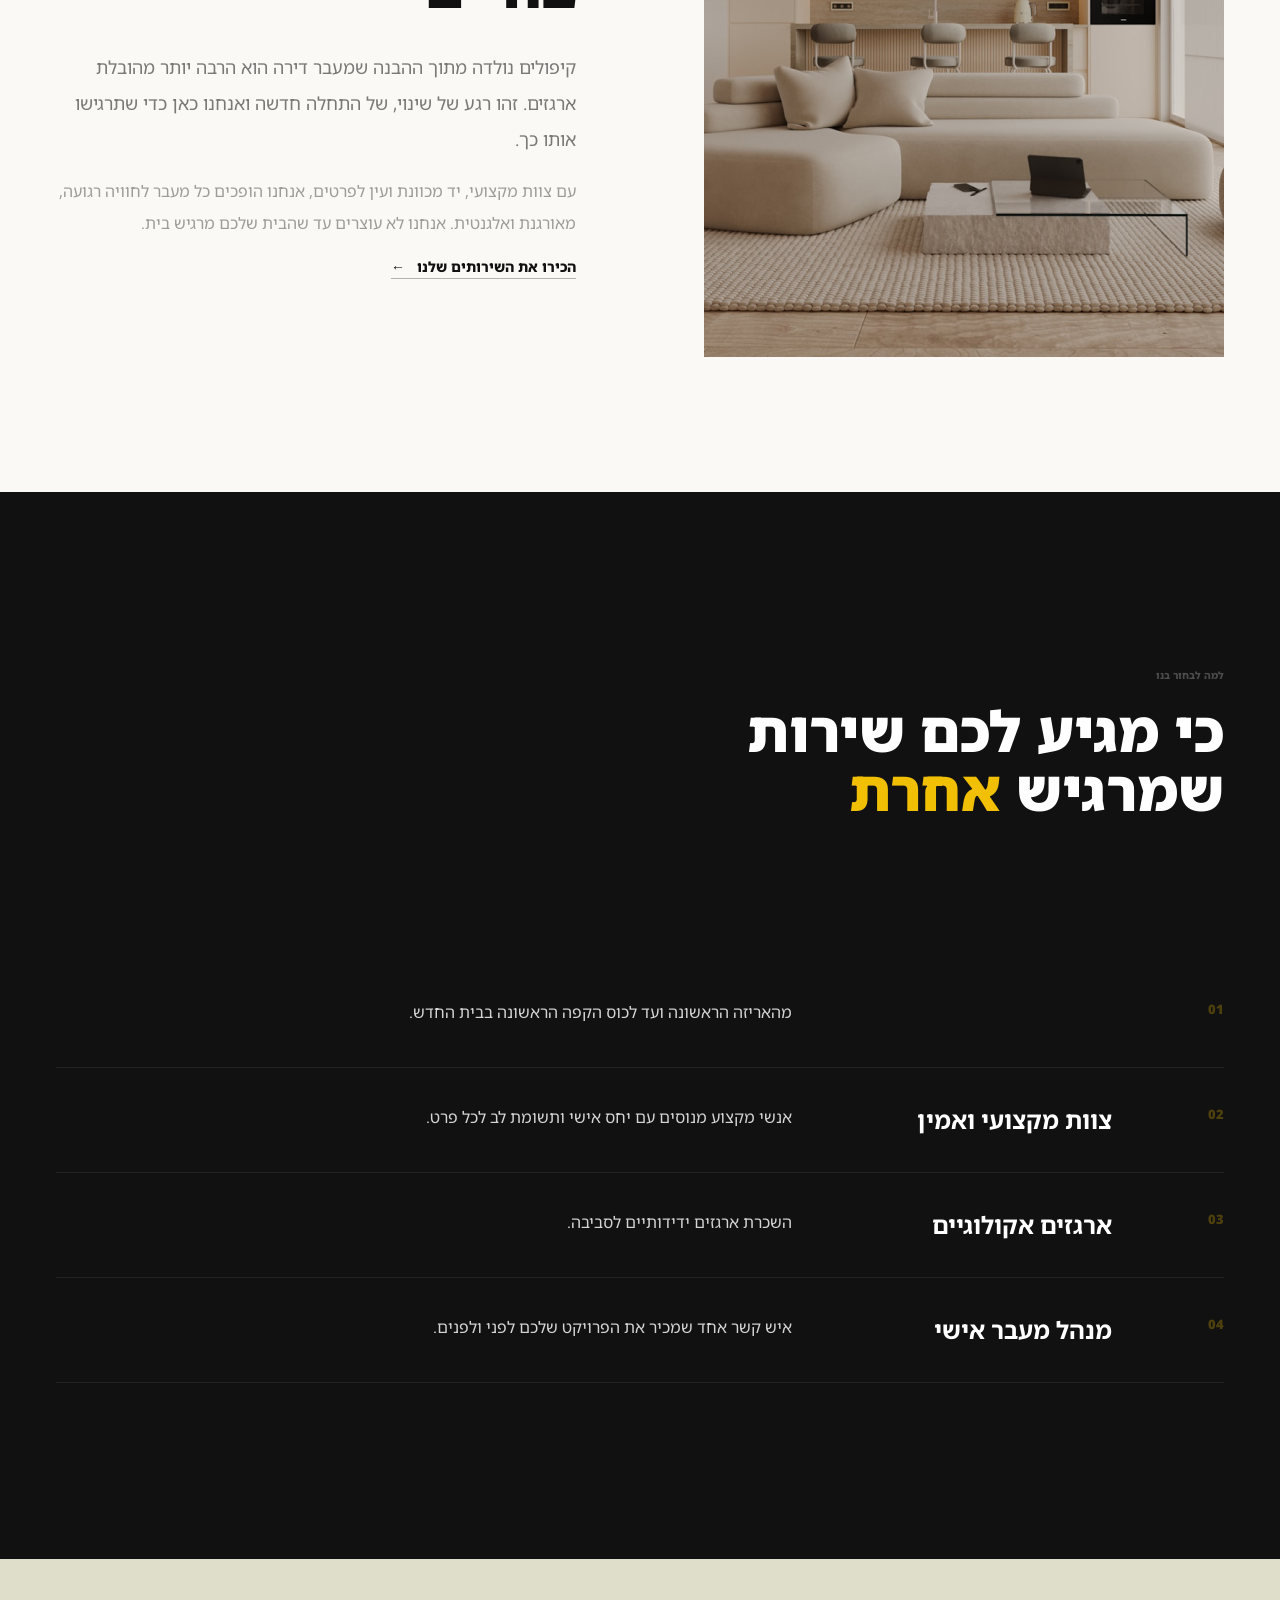
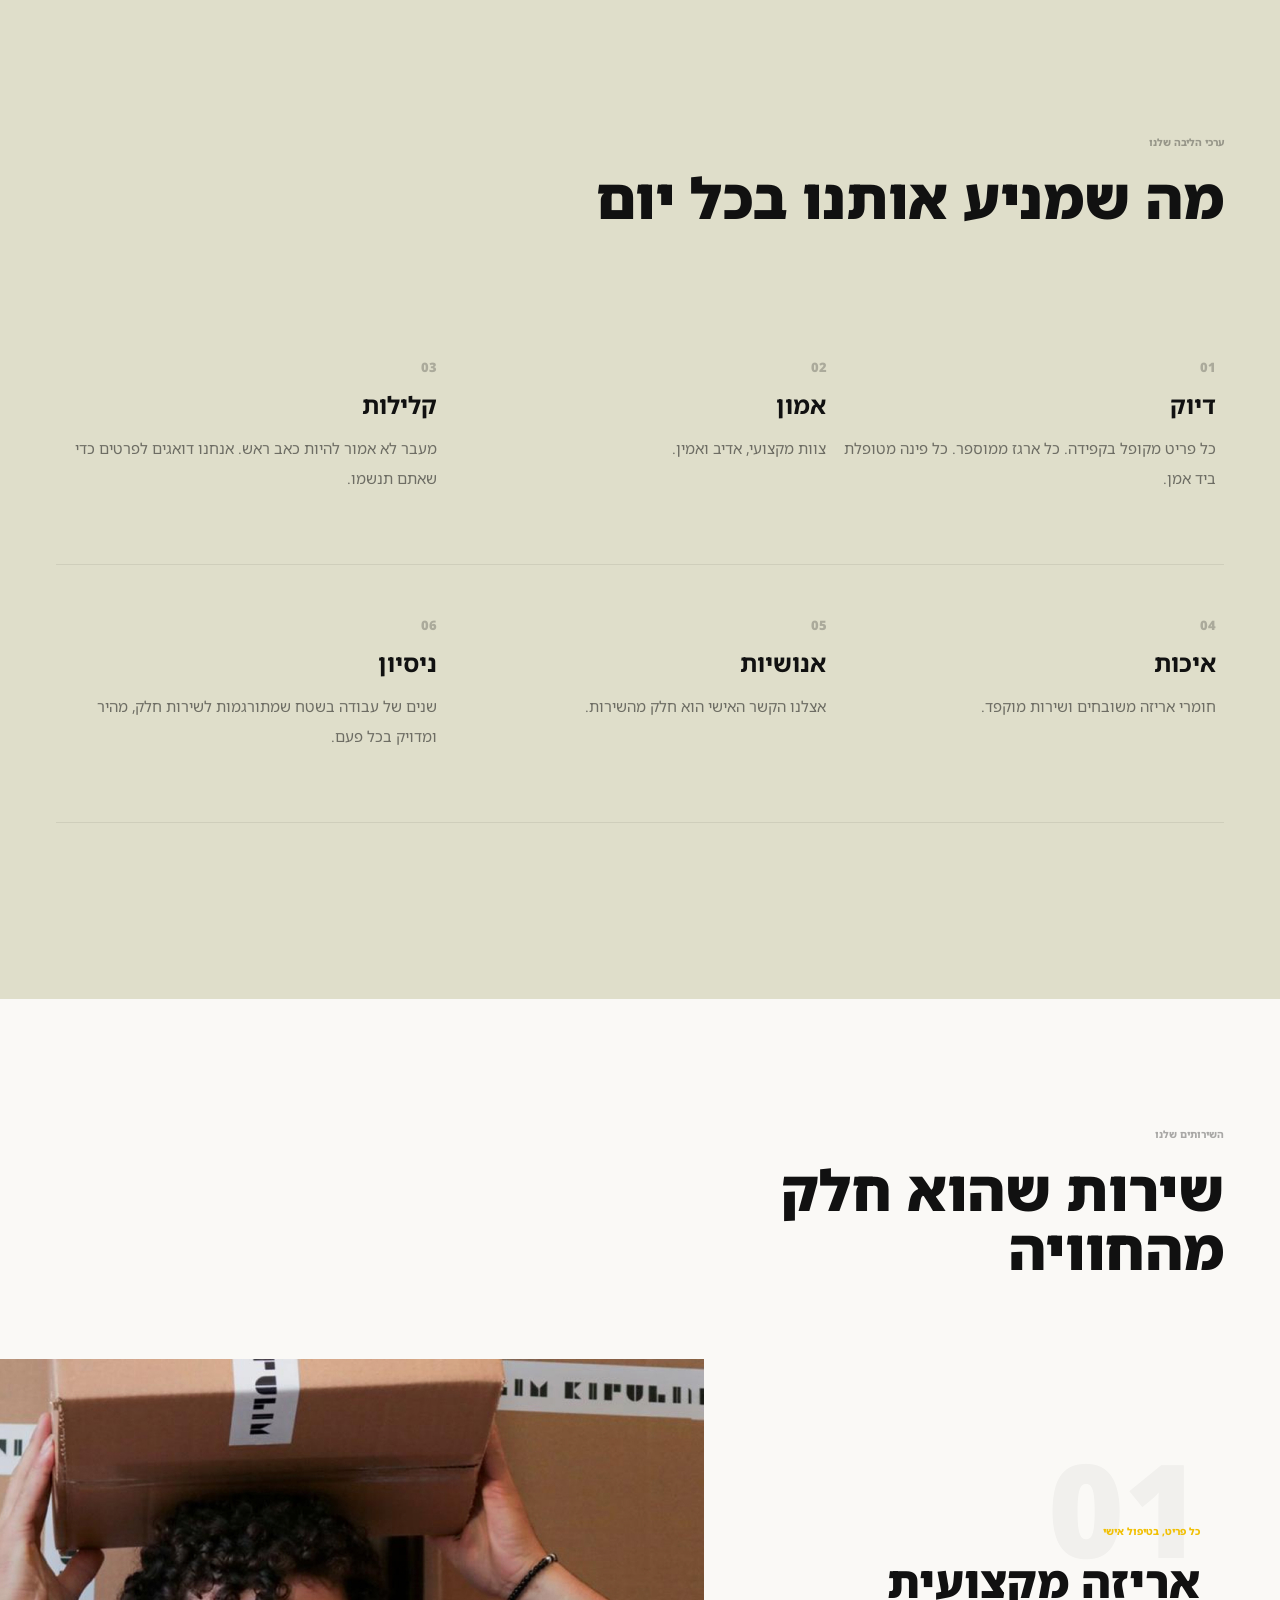
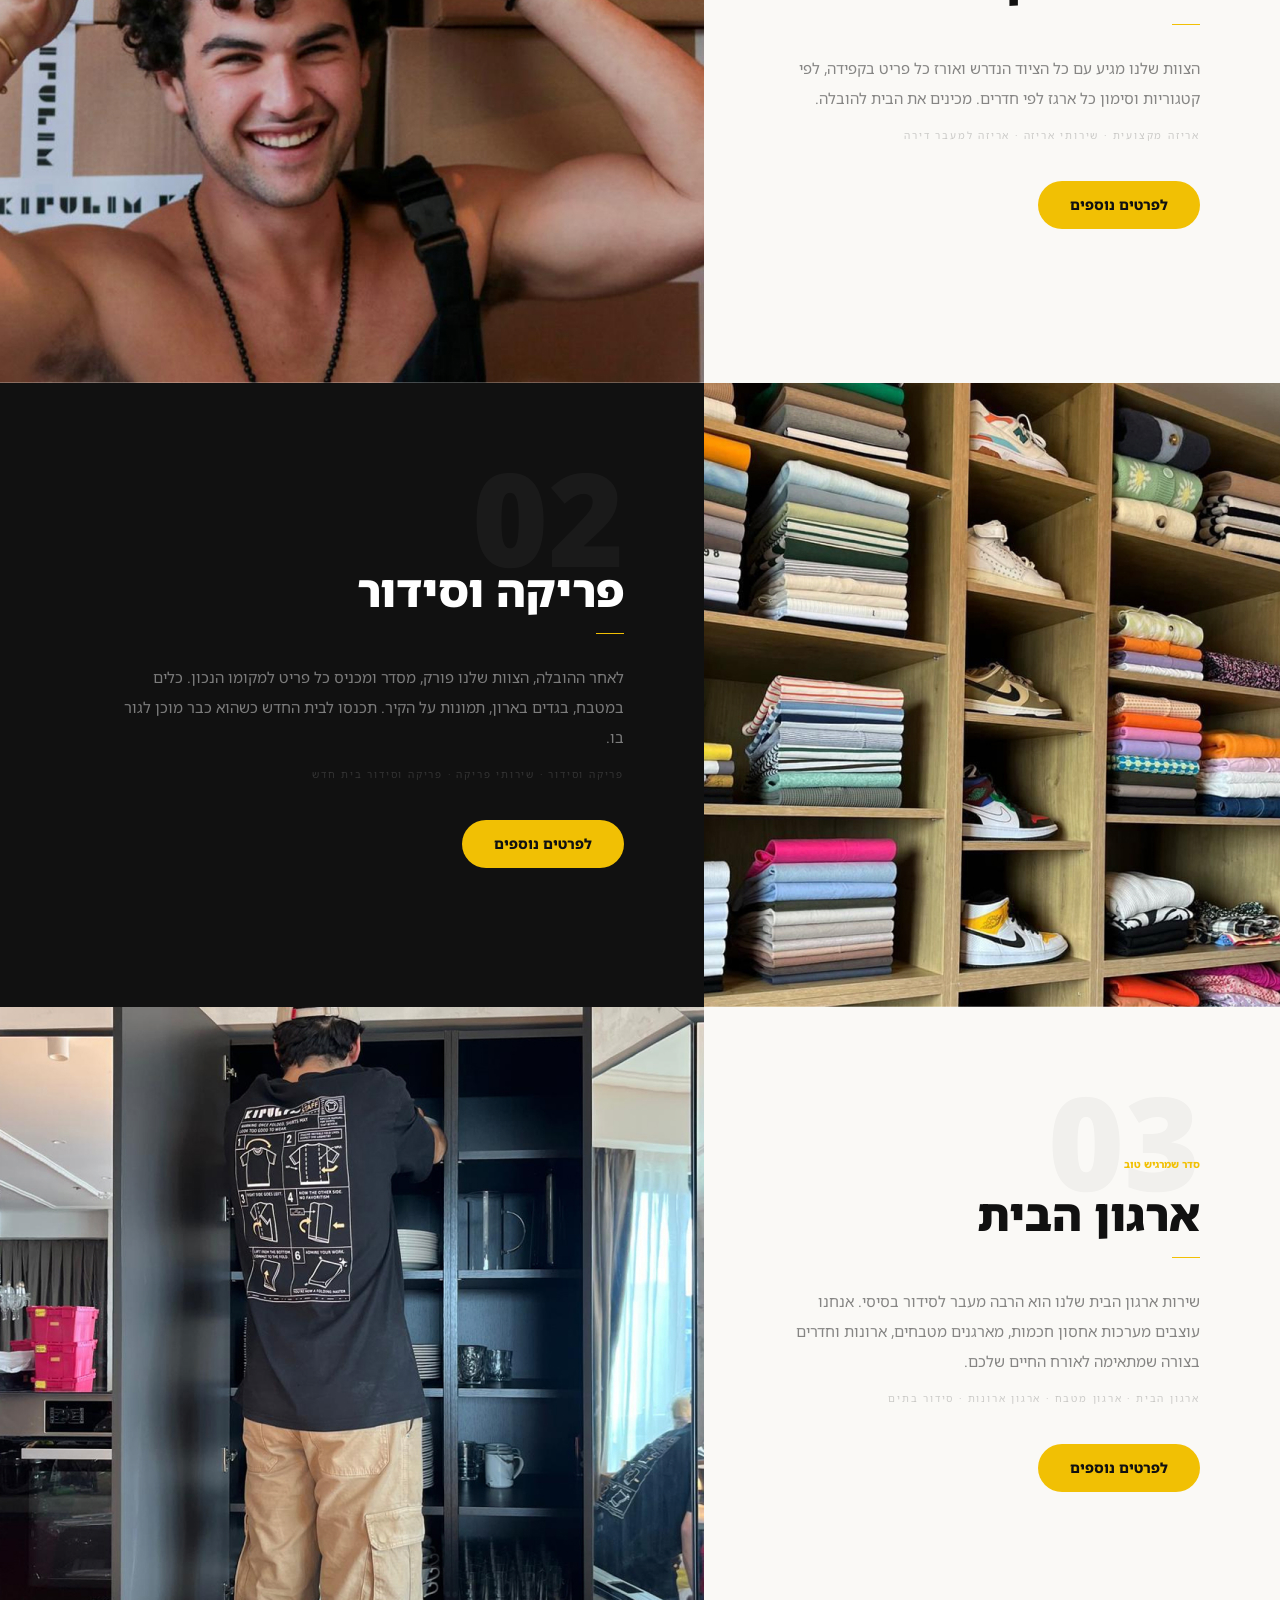
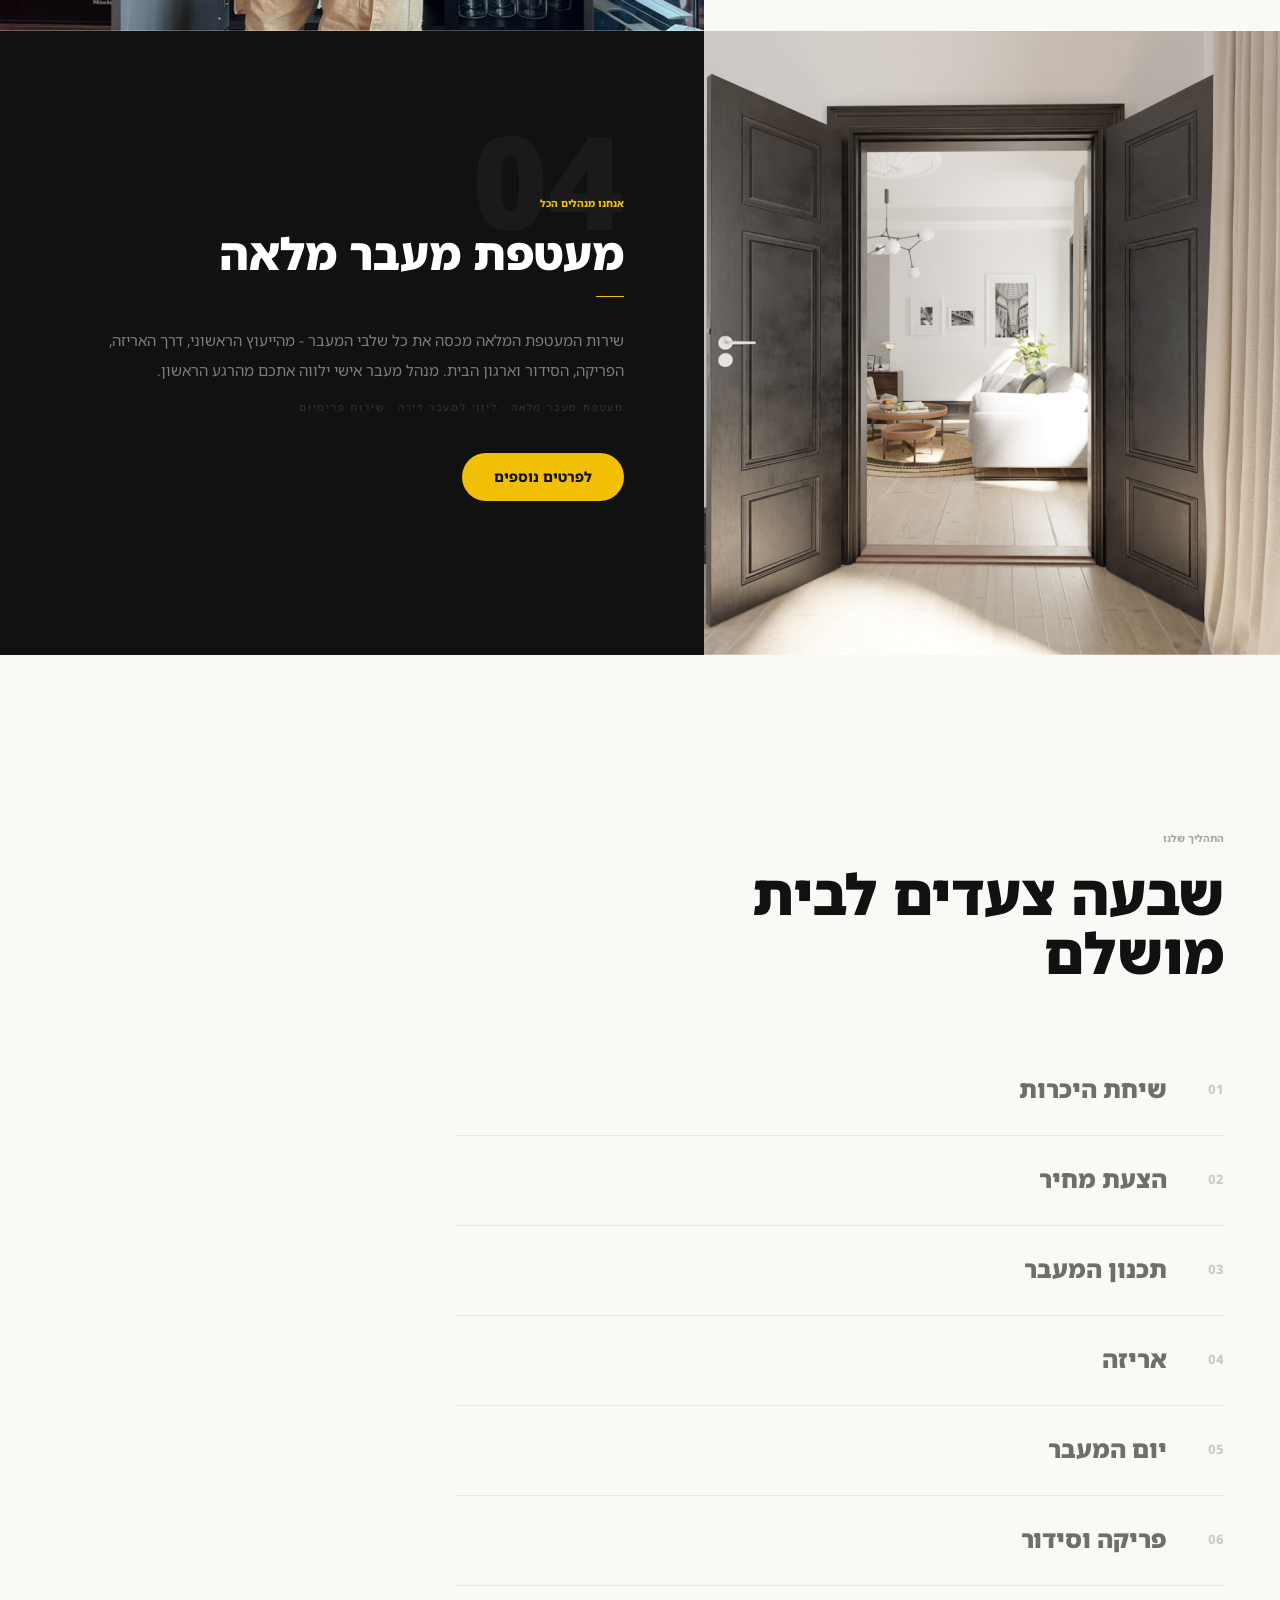
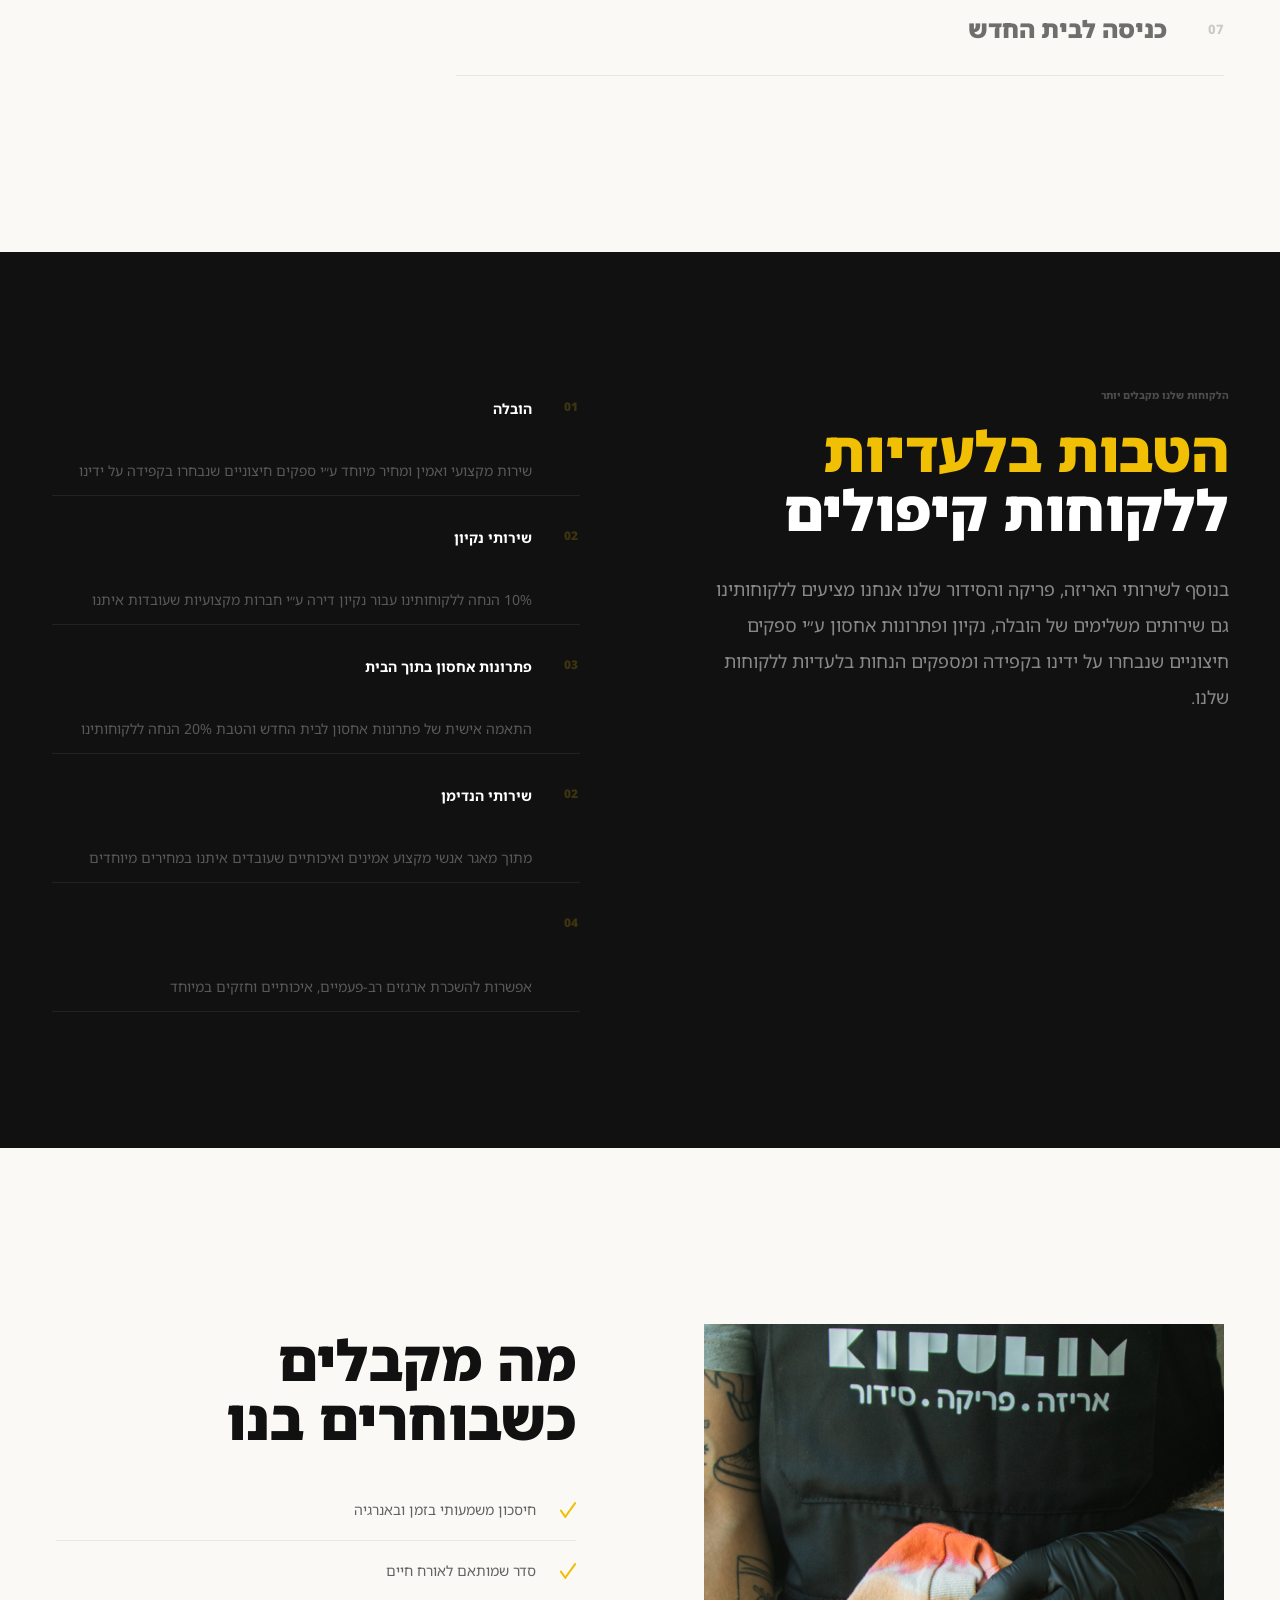
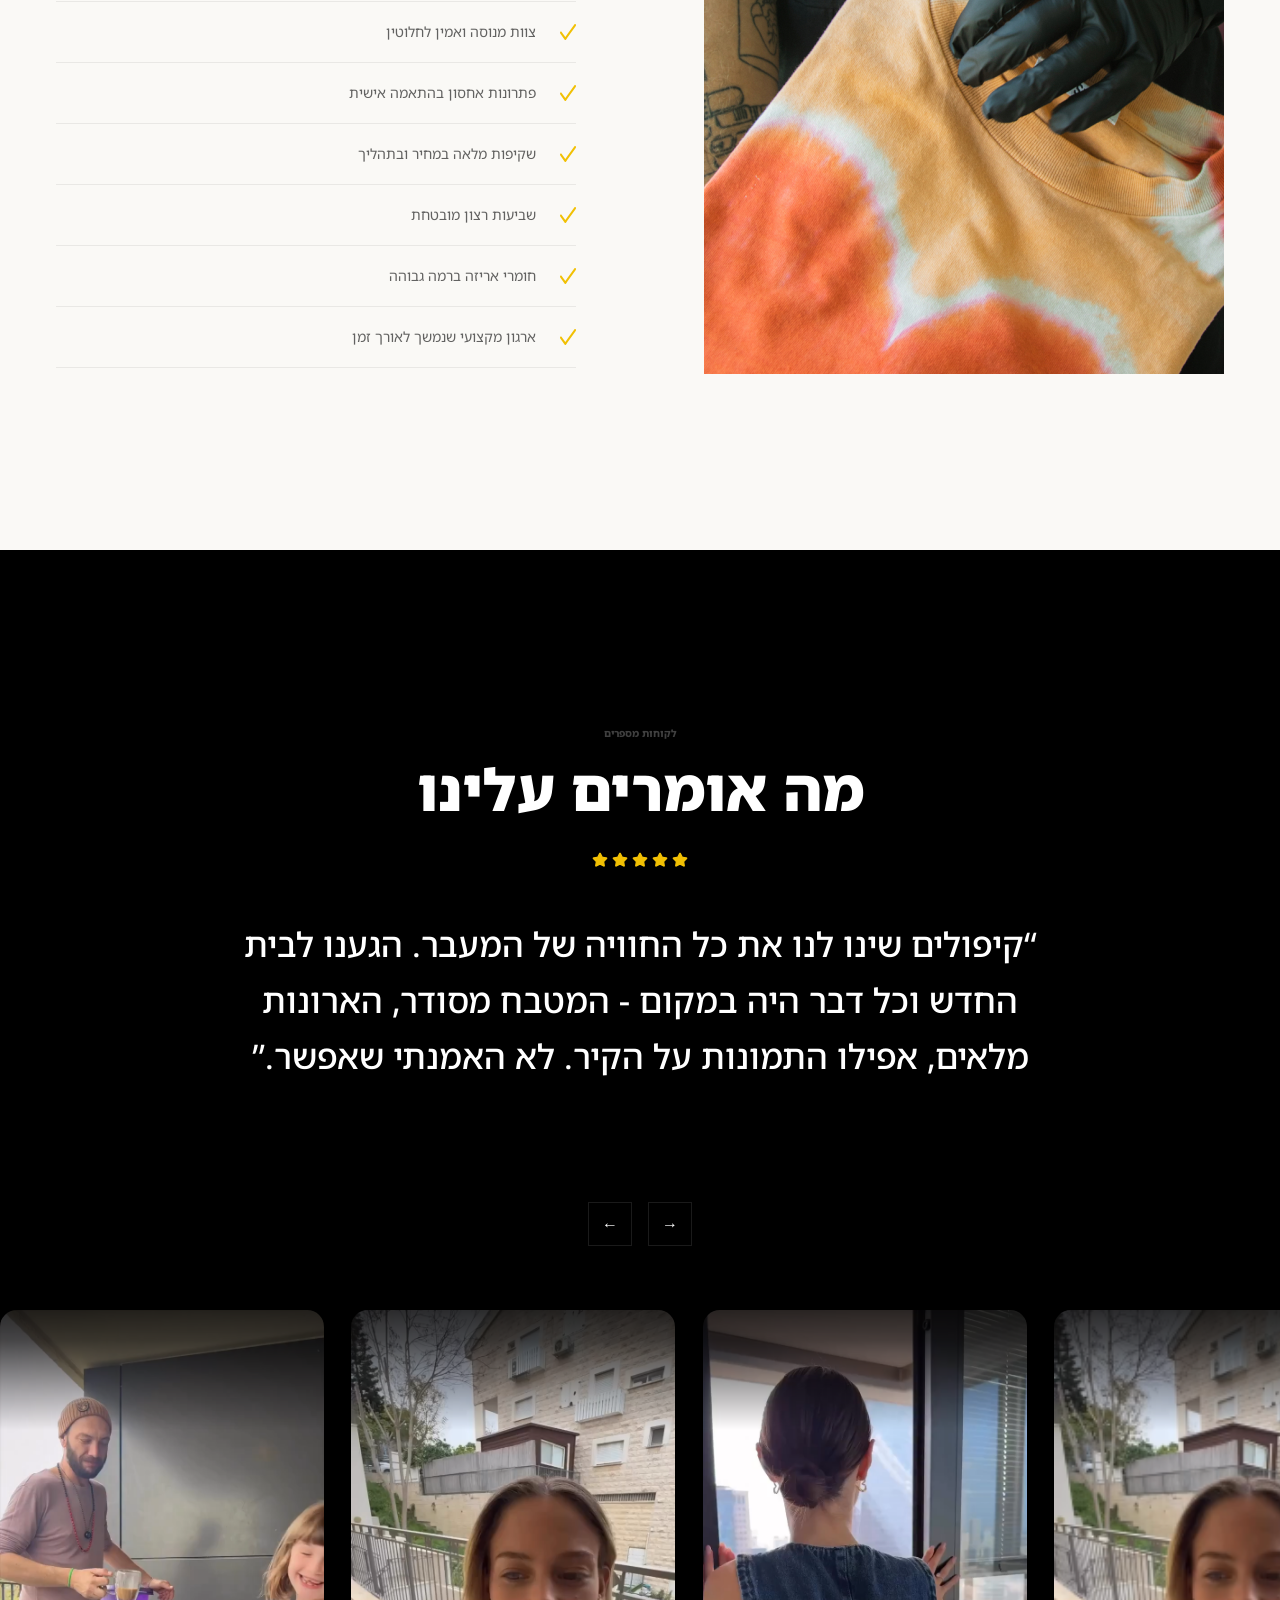
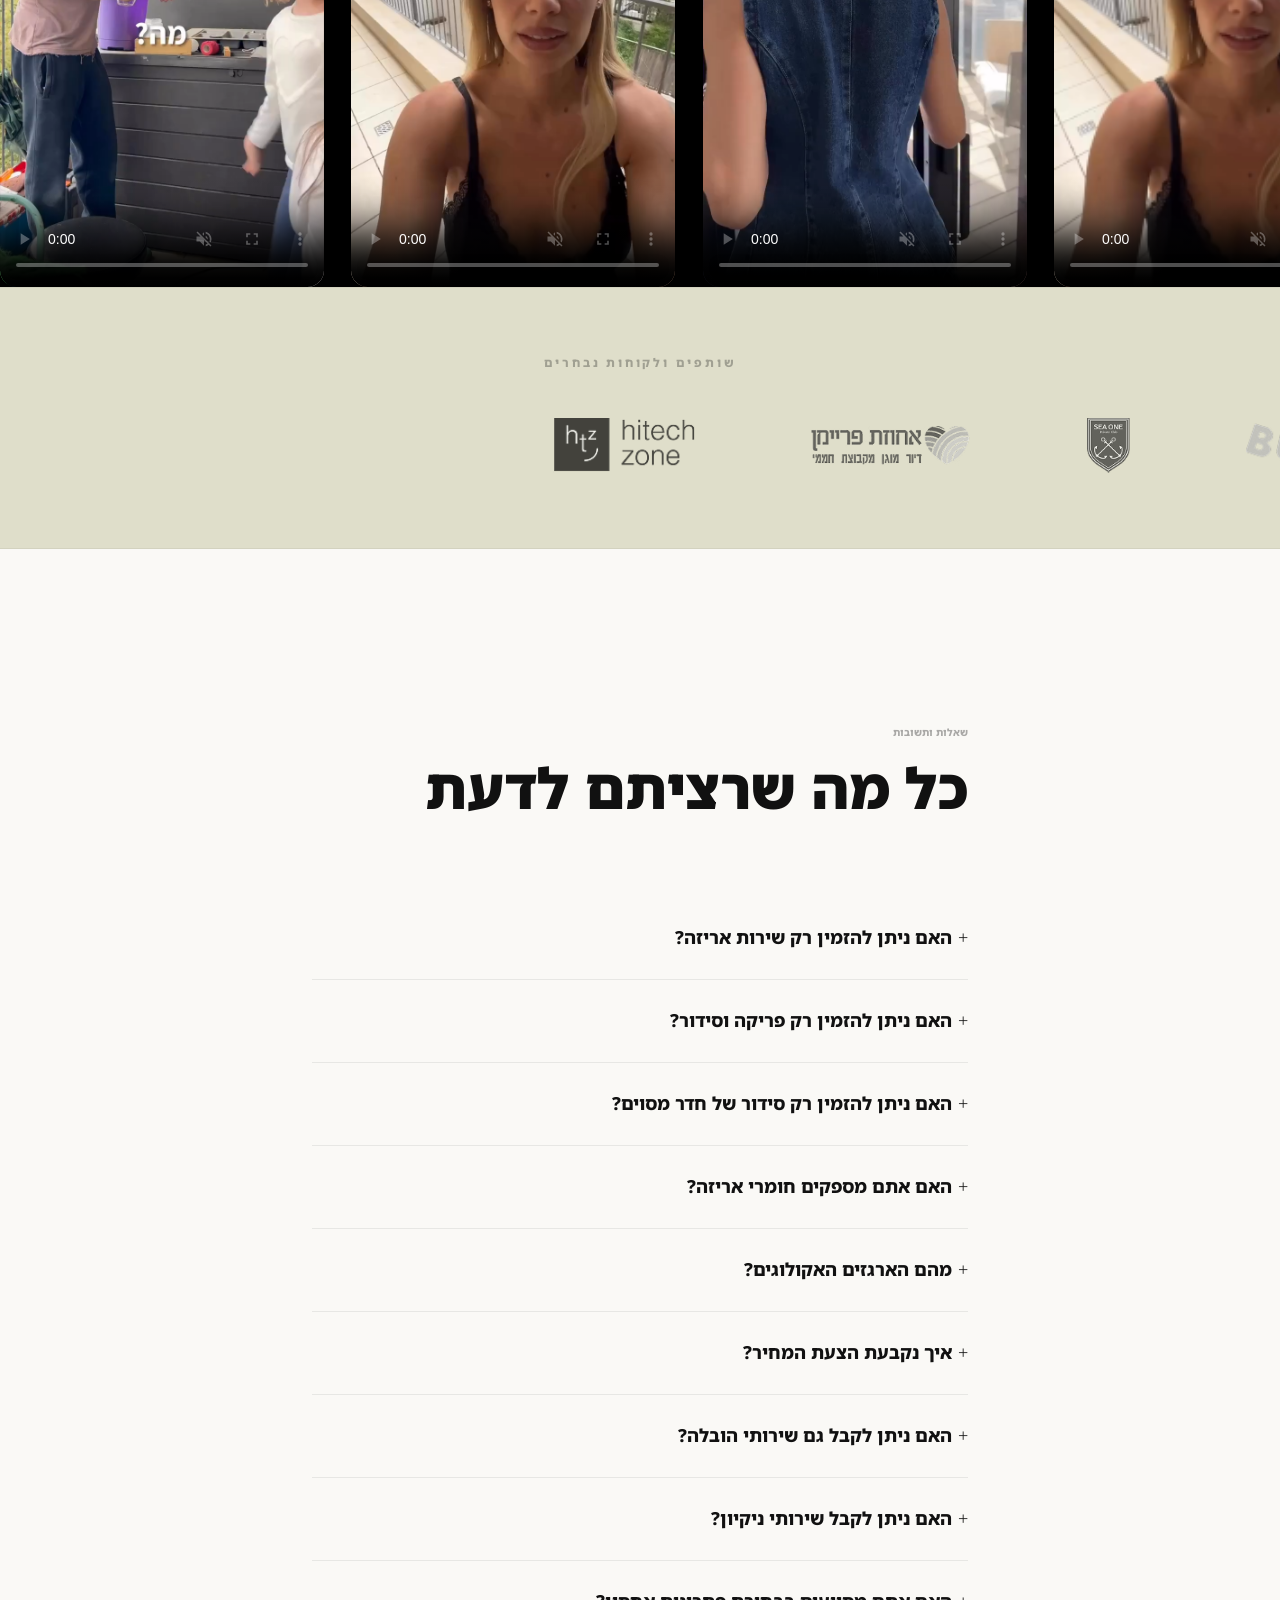
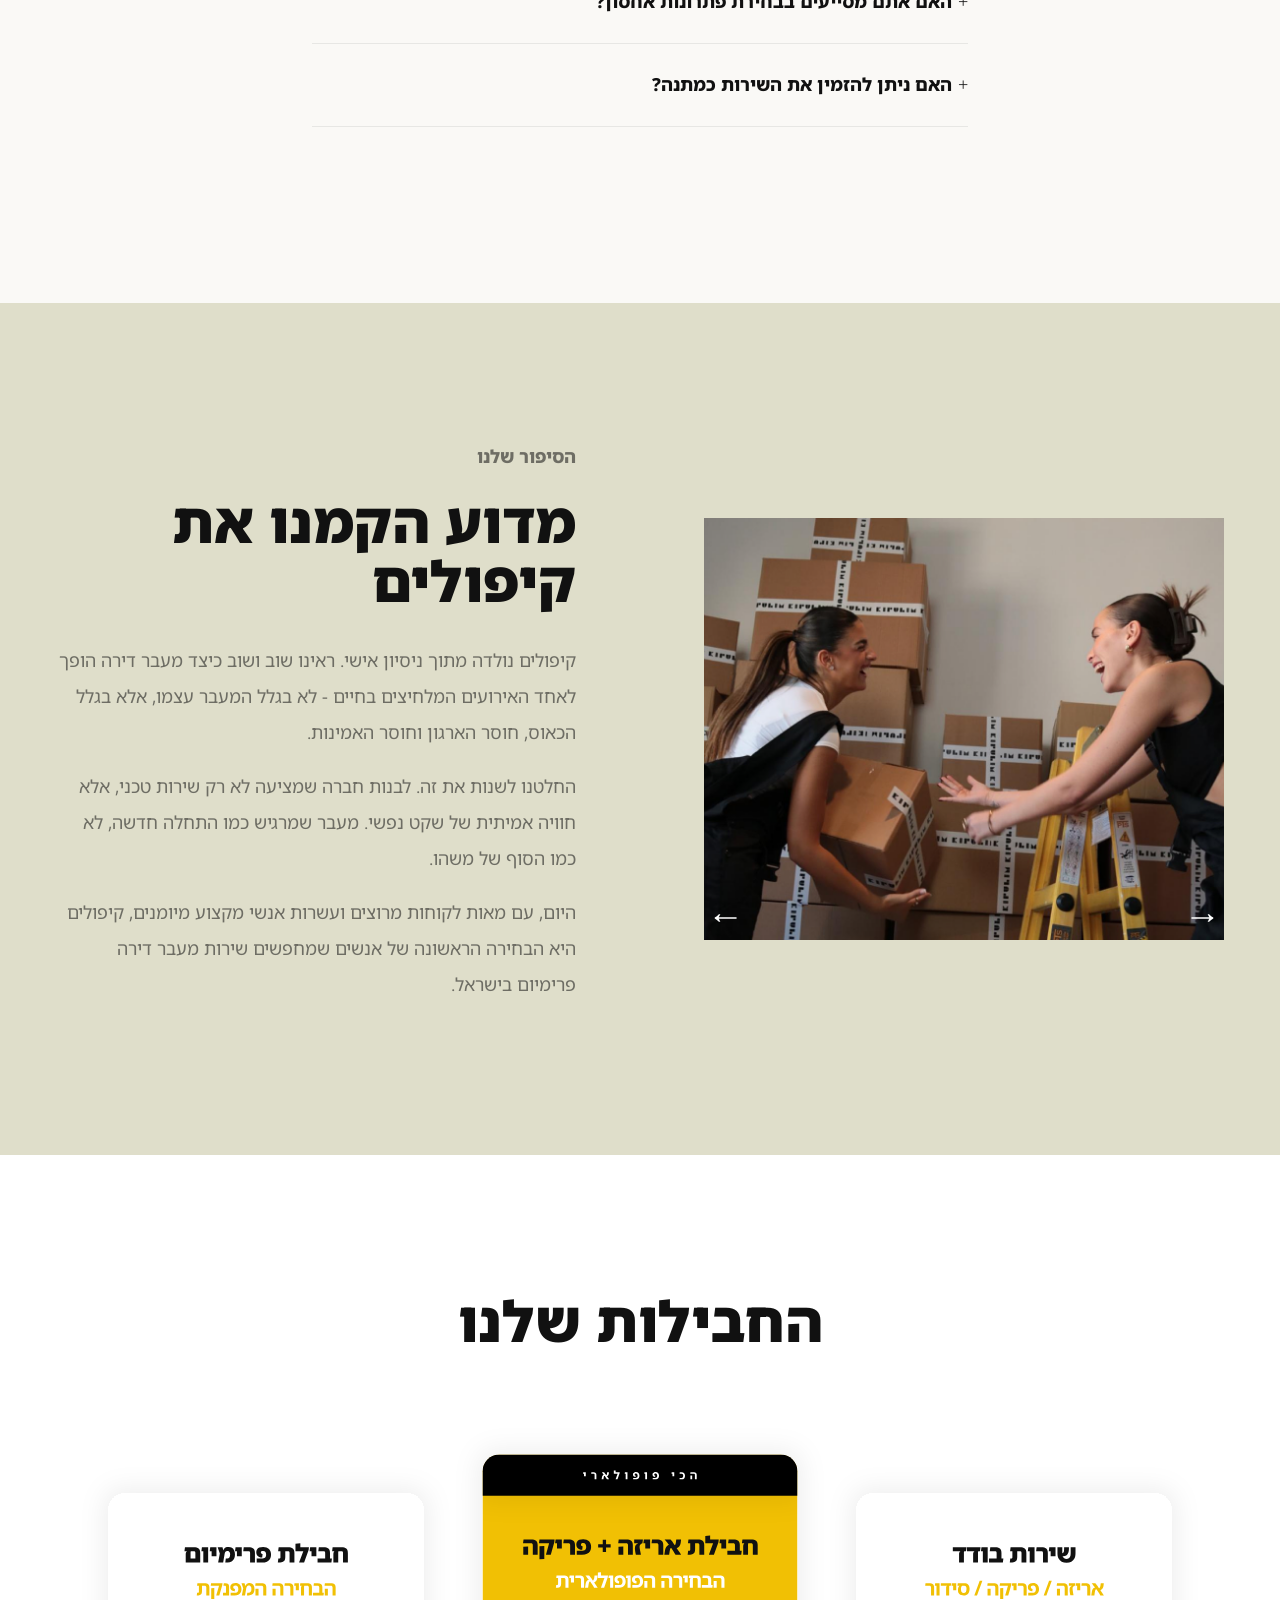
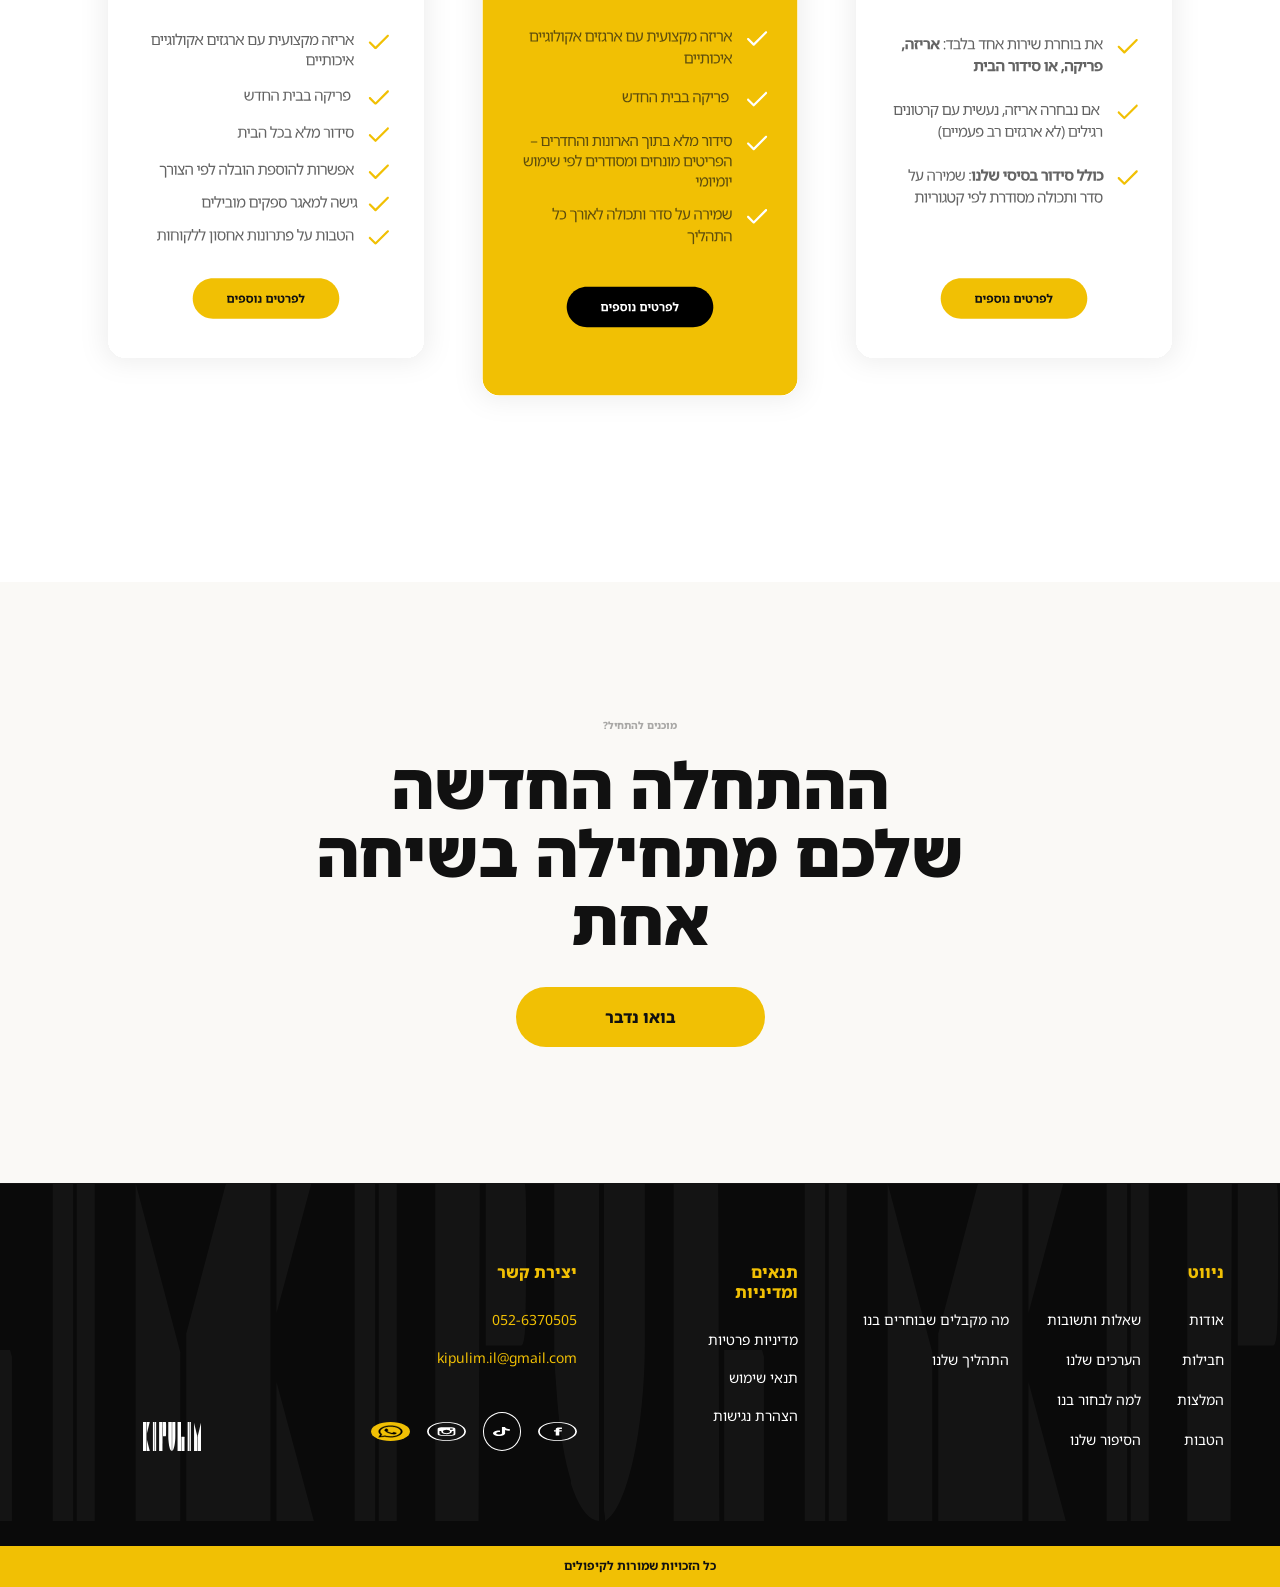
==== commit b4926e8e: "Update FAQ copy" ====
--- a/index.html
+++ b/index.html
@@ -379,13 +379,16 @@
           <h2>כל מה שרציתם לדעת</h2>
         </div>
         <div class="faq-list">
-          <details><summary>מה כולל שירות מעטפת המעבר המלאה?</summary><p>ליווי מלא משיחת ההיכרות, דרך תכנון, אריזה, מעבר, פריקה וסידור הבית החדש.</p></details>
-          <details><summary>כמה זמן לוקחת האריזה של בית שלם?</summary><p>משך העבודה משתנה לפי גודל הבית וכמות התכולה. אחרי שיחת ההיכרות נוכל להעריך במדויק.</p></details>
-          <details><summary>האם אתם מספקים ארגזים?</summary><p>כן. בהתאם לחבילה ניתן לשלב ציוד אריזה וארגזים רב-פעמיים איכותיים.</p></details>
-          <details><summary>האם החפצים שלנו מבוטחים במהלך המעבר?</summary><p>אנחנו עובדים בתהליך מסודר ומתועד, ונבדוק יחד את תנאי הביטוח הרלוונטיים לשירות שנבחר.</p></details>
-          <details><summary>כמה מראש צריך להזמין?</summary><p>כדאי לפנות ברגע שיש תאריך מעבר, כדי שנוכל לשמור צוות ולוח זמנים מתאים.</p></details>
-          <details><summary>האם אתם עובדים גם בסוף שבוע?</summary><p>זמינות סוף שבוע נבדקת לפי מועד, אזור וסוג השירות.</p></details>
-          <details><summary>מה ההבדל בין קיפולים לחברת הובלה רגילה?</summary><p>אנחנו מטפלות באריזה, פריקה וסידור הבית, ולא רק בהעברת החפצים מנקודה לנקודה.</p></details>
+          <details><summary>האם ניתן להזמין רק שירות אריזה?</summary><p>כן. ניתן להזמין אריזה בלבד או לשלב אותה עם כל אחד מהשירותים שלנו.</p></details>
+          <details><summary>האם ניתן להזמין רק פריקה וסידור?</summary><p>כן. נשמח להגיע לבית החדש, לפרוק את הארגזים ולארגן כל חלל בצורה פונקציונלית ומסודרת.</p></details>
+          <details><summary>האם ניתן להזמין רק סידור של חדר מסוים?</summary><p>כן. ניתן לבחור כל חלל בבית - מטבח, ארון בגדים, מזווה, חדר ילדים, מחסן, חדר עבודה ועוד.</p></details>
+          <details><summary>האם אתם מספקים חומרי אריזה?</summary><p>כן. ניתן להזמין את כל חומרי האריזה הדרושים, כולל ארגזים אקולוגים להשכרה.</p></details>
+          <details><summary>מהם הארגזים האקולוגים?</summary><p>ארגזים רב-פעמים איכותים, המיועדים למעבר דירה. הם עמידים, נוחים לשימוש, שומרים על תכולת הבית ונאספים לאחר סיום המעבר.</p></details>
+          <details><summary>איך נקבעת הצעת המחיר?</summary><p>לאחר שיחת היכרות נבנה הצעת מחיר המותאמת להיקף העבודה, גודל הבית והשירותים המבוקשים.</p></details>
+          <details><summary>האם ניתן לקבל גם שירותי הובלה?</summary><p>כן. לקוחות קיפולים נהנים מהטבות באמצעות חברת הובלות מקצועית הפועלת בשיתוף פעולה עם החברה.</p></details>
+          <details><summary>האם ניתן לקבל שירותי ניקיון?</summary><p>כן. לקוחותינו נהנים מהטבות באמצעות חברת ניקיון מקצועית, להכנת הבית החדש לקראת הכניסה.</p></details>
+          <details><summary>האם אתם מסייעים בבחירת פתרונות אחסון?</summary><p>בהחלט. אנו מתאימים פתרונות אחסון בהתאם למבנה הבית, לצרכים ולשגרת החים של כל לקוח.</p></details>
+          <details><summary>האם ניתן להזמין את השירות כמתנה?</summary><p>כן. ניתן לרכוש שובר מתנה למעבר דירה, חתונה, לידה, התחלה חדשה או לכל מי שרוצה להעניק מתנה שימושית ומרגשת.</p></details>
         </div>
       </section>
 
